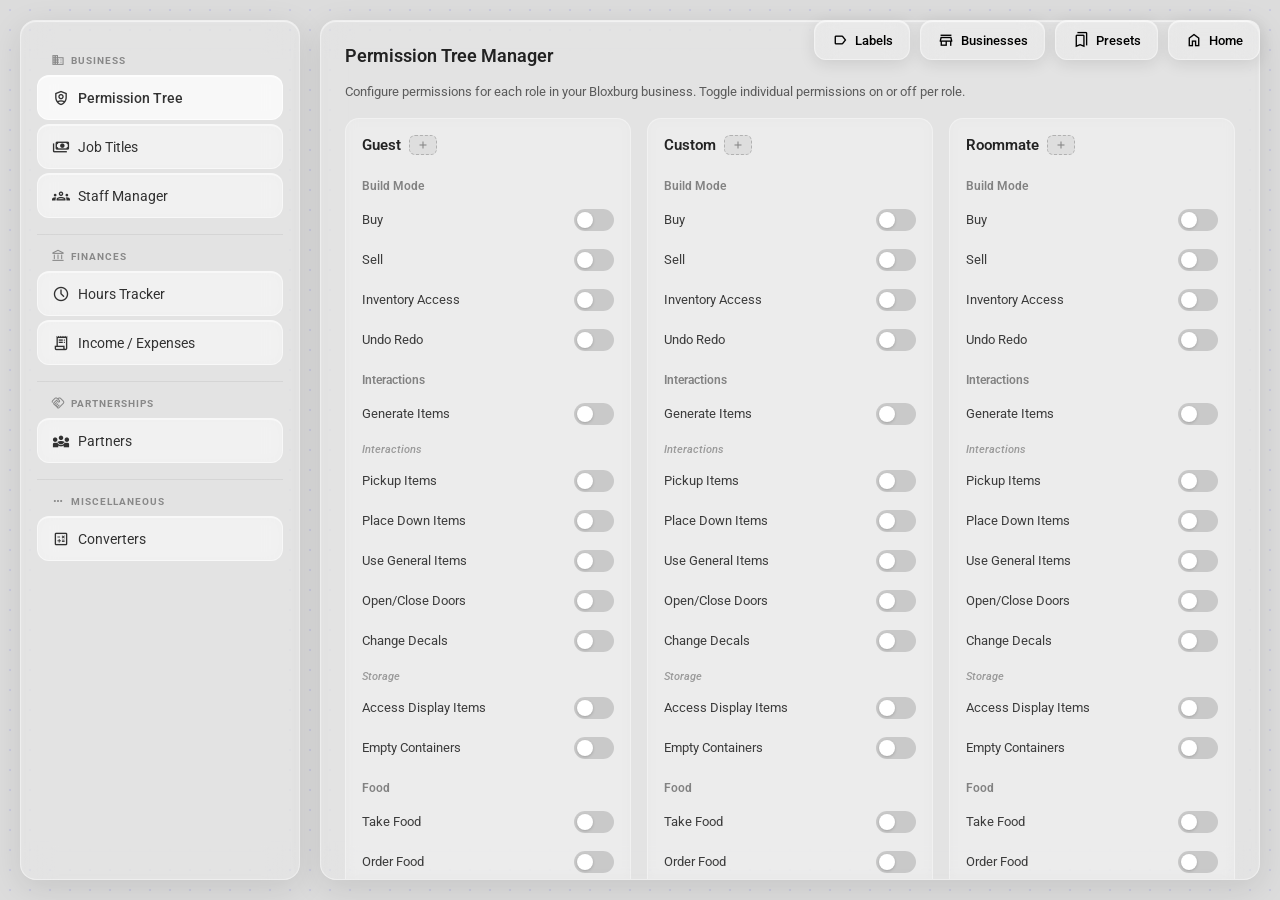
==== bbbusinessman/index.html @ 0cd78b4e "1.04 Here is everything new in this commit: - New apps: Bloxburg Business Manager, and Settings - Ne" ====
<!DOCTYPE html>
<html lang="en">

<head>
    <meta charset="UTF-8">
    <meta name="viewport" content="width=device-width, initial-scale=1.0">
    <title>Bloxburg Business Manager</title>

    <link rel="shortcut icon" href="/media/100006.png" type="image/x-icon">
    
    <link rel="stylesheet" href="https://fonts.googleapis.com/css2?family=Roboto:wght@300;400;500;600;700&display=swap" />
    <link rel="stylesheet" href="https://fonts.googleapis.com/css2?family=Material+Symbols+Outlined:opsz,wght,FILL,GRAD@20..48,100..700,0..1,-50..200" />
    <style>
        * {
            box-sizing: border-box;
            margin: 0;
            padding: 0;
            font-family: 'Roboto', sans-serif;
        }

        body {
            background: #DCDCDC url('https://cdn.ecxogames.ca/ecxogames/assets/794037.png') no-repeat center center / cover;
            color: black;
            display: flex;
            flex-direction: column;
            height: 100vh;
            overflow: hidden;
            position: relative;
        }

        .gridOverlay {
            position: absolute;
            top: 0;
            left: 0;
            width: 100vw;
            height: 100vh;
            z-index: 1;
            background-image: radial-gradient(circle, rgba(99, 102, 241, 0.15) 1px, transparent 1px);
            background-size: 20px 20px;
            pointer-events: none;
        }

        /* Themed UI controls */
        .GTextBtn {
            padding: 10px 16px;
            font-size: 13px;
            font-weight: 500;
            border: 1px solid rgba(255, 255, 255, 0.4);
            border-radius: 12px;
            background: rgba(255, 255, 255, 0.2);
            backdrop-filter: blur(12px);
            -webkit-backdrop-filter: blur(12px);
            color: black;
            cursor: pointer;
            transition: transform 0.2s ease, background 0.2s ease, box-shadow 0.2s ease;
            box-shadow: 0 4px 16px rgba(0, 0, 0, 0.1), inset 0 1px 1px rgba(255, 255, 255, 0.6);
            display: flex;
            align-items: center;
            gap: 6px;
            justify-content: center;
            white-space: nowrap;
        }

        .GTextBtn:hover {
            transform: scale(1.05);
            background: rgba(255, 255, 255, 0.35);
            box-shadow: 0 6px 20px rgba(0, 0, 0, 0.15), inset 0 1px 1px rgba(255, 255, 255, 0.8);
        }

        .GTextBtn .material-symbols-outlined {
            font-size: 18px;
        }

        .GTextBtn.primary {
            background: rgba(99, 102, 241, 0.3);
            border-color: rgba(99, 102, 241, 0.5);
        }

        .GTextBtn.primary:hover {
            background: rgba(99, 102, 241, 0.45);
        }

        .GTextBtn.danger {
            background: rgba(239, 68, 68, 0.2);
            border-color: rgba(239, 68, 68, 0.4);
        }

        .GTextBtn.danger:hover {
            background: rgba(239, 68, 68, 0.35);
        }

        /* Layout structure */
        .MainLayout {
            display: flex;
            width: 100%;
            height: 100vh;
            z-index: 10;
            position: relative;
        }

        /* Sidebar */
        .Sidebar {
            width: 280px;
            margin: 20px;
            height: calc(100vh - 40px);
            border-radius: 16px;
            background: rgba(255, 255, 255, 0.2);
            backdrop-filter: blur(16px);
            -webkit-backdrop-filter: blur(16px);
            border: 1px solid rgba(255, 255, 255, 0.4);
            box-shadow: 0 8px 32px rgba(0, 0, 0, 0.1), inset 0 1px 1px rgba(255, 255, 255, 0.6);
            padding: 24px 16px;
            display: flex;
            flex-direction: column;
            gap: 10px;
            overflow-y: auto;
            position: relative;
            z-index: 10;
            flex-shrink: 0;
        }

        .Sidebar::-webkit-scrollbar {
            width: 6px;
        }

        .Sidebar::-webkit-scrollbar-track {
            background: transparent;
        }

        .Sidebar::-webkit-scrollbar-thumb {
            background: rgba(0, 0, 0, 0.15);
            border-radius: 4px;
        }

        .SidebarTab {
            padding: 12px 14px;
            font-size: 14px;
            font-weight: 400;
            border: 1px solid rgba(255, 255, 255, 0.5);
            border-top-width: 2px;
            border-radius: 12px;
            background: rgba(255, 255, 255, 0.4);
            backdrop-filter: blur(8px);
            -webkit-backdrop-filter: blur(8px);
            color: rgba(0, 0, 0, 0.8);
            cursor: pointer;
            transition: all 0.2s ease;
            display: flex;
            align-items: center;
            gap: 8px;
        }

        .SidebarTab:hover {
            background: rgba(255, 255, 255, 0.55);
        }

        .SidebarTab.active {
            background: rgba(255, 255, 255, 0.7);
            border-color: rgba(255, 255, 255, 0.75);
            font-weight: 500;
        }

        .SidebarTab.inactive {
            opacity: 0.5;
        }

        /* Content Area */
        .ContentArea {
            flex: 1;
            margin: 20px 20px 20px 0;
            border-radius: 16px;
            background: rgba(255, 255, 255, 0.2);
            backdrop-filter: blur(16px);
            -webkit-backdrop-filter: blur(16px);
            border: 1px solid rgba(255, 255, 255, 0.4);
            box-shadow: 0 8px 32px rgba(0, 0, 0, 0.1), inset 0 1px 1px rgba(255, 255, 255, 0.6);
            padding: 24px;
            display: flex;
            flex-direction: column;
            gap: 16px;
            overflow-y: auto;
            position: relative;
            z-index: 10;
        }

        .ContentArea::-webkit-scrollbar {
            width: 6px;
        }

        .ContentArea::-webkit-scrollbar-track {
            background: transparent;
        }

        .ContentArea::-webkit-scrollbar-thumb {
            background: rgba(0, 0, 0, 0.15);
            border-radius: 4px;
        }

        .ContentTitle {
            font-size: 18px;
            font-weight: 600;
            color: rgba(0, 0, 0, 0.85);
        }

        .ContentDesc {
            font-size: 13px;
            color: rgba(0, 0, 0, 0.6);
            line-height: 1.5;
        }

        /* Page visibility */
        .page {
            display: none;
            flex-direction: column;
            gap: 16px;
            flex: 1;
        }

        .page.active {
            display: flex;
        }

        /* ===== PERMISSION TREE MANAGER ===== */
        .PermissionGrid {
            display: grid;
            grid-template-columns: repeat(auto-fit, minmax(220px, 1fr));
            gap: 16px;
            flex: 1;
        }

        .RoleColumn {
            background: rgba(255, 255, 255, 0.15);
            border: 1px solid rgba(255, 255, 255, 0.35);
            border-radius: 14px;
            padding: 16px;
            display: flex;
            flex-direction: column;
            gap: 6px;
            backdrop-filter: blur(6px);
            -webkit-backdrop-filter: blur(6px);
        }

        .RoleHeader {
            display: flex;
            align-items: center;
            gap: 8px;
            margin-bottom: 8px;
            position: relative;
        }

        .RoleName {
            font-size: 15px;
            font-weight: 600;
            color: rgba(0, 0, 0, 0.85);
        }

        .RoleLabel {
            font-size: 11px;
            padding: 2px 8px;
            border-radius: 6px;
            background: rgba(255, 255, 255, 0.45);
            border: 1px solid rgba(255, 255, 255, 0.6);
            color: rgba(0, 0, 0, 0.6);
            font-weight: 500;
        }

        .PermCategory {
            font-size: 12px;
            font-weight: 600;
            color: rgba(0, 0, 0, 0.45);
            margin-top: 10px;
            margin-bottom: 4px;
            text-transform: capitalize;
        }

        .PermCategory:first-of-type {
            margin-top: 0;
        }

        .PermRow {
            display: flex;
            align-items: center;
            justify-content: space-between;
            padding: 6px 0;
        }

        .PermName {
            font-size: 13px;
            color: rgba(0, 0, 0, 0.75);
        }

        /* Toggle Switch */
        .toggle {
            position: relative;
            width: 40px;
            height: 22px;
            flex-shrink: 0;
        }

        .toggle input {
            opacity: 0;
            width: 0;
            height: 0;
        }

        .toggle-slider {
            position: absolute;
            cursor: pointer;
            top: 0;
            left: 0;
            right: 0;
            bottom: 0;
            background-color: rgba(0, 0, 0, 0.15);
            transition: 0.3s;
            border-radius: 22px;
        }

        .toggle-slider:before {
            position: absolute;
            content: "";
            height: 16px;
            width: 16px;
            left: 3px;
            bottom: 3px;
            background-color: white;
            transition: 0.3s;
            border-radius: 50%;
            box-shadow: 0 1px 3px rgba(0, 0, 0, 0.2);
        }

        .toggle input:checked + .toggle-slider {
            background-color: rgba(99, 102, 241, 0.7);
        }

        .toggle input:checked + .toggle-slider:before {
            transform: translateX(18px);
        }

        .PermSubCategory {
            font-size: 11px;
            color: rgba(0, 0, 0, 0.35);
            margin-top: 6px;
            margin-bottom: 2px;
            font-weight: 500;
            font-style: italic;
        }

        /* ===== SALARY MANAGER ===== */
        .SalarySection {
            display: flex;
            flex-direction: column;
            gap: 16px;
        }

        .form-group {
            display: flex;
            flex-direction: column;
            gap: 6px;
        }

        .form-group label {
            font-size: 13px;
            font-weight: 600;
            color: rgba(0, 0, 0, 0.7);
        }

        .form-group input,
        .form-group select {
            background: rgba(255, 255, 255, 0.3);
            border: 1px solid rgba(255, 255, 255, 0.5);
            color: black;
            padding: 10px 12px;
            border-radius: 8px;
            font-size: 13px;
            outline: none;
            backdrop-filter: blur(4px);
            transition: all 0.2s ease;
            font-family: 'Roboto', sans-serif;
        }

        .form-group input:focus,
        .form-group select:focus {
            background: rgba(255, 255, 255, 0.5);
            border-color: rgba(99, 102, 241, 0.6);
            box-shadow: 0 0 0 3px rgba(99, 102, 241, 0.2);
        }

        .form-group input::placeholder {
            color: rgba(0, 0, 0, 0.35);
        }

        .InputRow {
            display: flex;
            gap: 8px;
            align-items: flex-end;
        }

        .InputRow .form-group {
            flex: 1;
            min-width: 0;
        }

        .JobTitleList {
            display: flex;
            flex-direction: column;
            gap: 8px;
        }

        .JobTitleItem {
            display: flex;
            align-items: center;
            justify-content: space-between;
            background: rgba(255, 255, 255, 0.3);
            border: 1px solid rgba(255, 255, 255, 0.5);
            border-radius: 12px;
            padding: 12px 16px;
            backdrop-filter: blur(4px);
            -webkit-backdrop-filter: blur(4px);
            transition: all 0.2s ease;
        }

        .JobTitleItem:hover {
            background: rgba(255, 255, 255, 0.4);
        }

        .JobTitleItem.editing {
            border-color: rgba(99, 102, 241, 0.5);
            background: rgba(255, 255, 255, 0.45);
        }

        .JobTitleInfo {
            display: flex;
            flex-direction: column;
            gap: 2px;
        }

        .JobTitleName {
            font-size: 14px;
            font-weight: 500;
            color: rgba(0, 0, 0, 0.85);
        }

        .JobTitleLevel {
            font-size: 12px;
            color: rgba(0, 0, 0, 0.5);
        }

        .JobTitleWage {
            font-size: 16px;
            font-weight: 600;
            color: rgba(99, 102, 241, 0.9);
            min-width: 80px;
            text-align: right;
        }

        .JobTitleActions {
            display: flex;
            align-items: center;
            gap: 10px;
        }

        .RemoveJobBtn {
            background: none;
            border: none;
            cursor: pointer;
            color: rgba(239, 68, 68, 0.7);
            padding: 4px;
            border-radius: 6px;
            display: flex;
            align-items: center;
            justify-content: center;
            transition: all 0.2s;
        }

        .RemoveJobBtn:hover {
            background: rgba(239, 68, 68, 0.1);
            color: rgba(239, 68, 68, 0.9);
        }

        .JobActionBtn {
            background: none;
            border: none;
            cursor: pointer;
            color: rgba(0, 0, 0, 0.35);
            padding: 4px;
            border-radius: 6px;
            display: flex;
            align-items: center;
            justify-content: center;
            transition: all 0.2s;
        }

        .JobActionBtn:hover {
            background: rgba(99, 102, 241, 0.1);
            color: rgba(99, 102, 241, 0.8);
        }

        .JobCountBadge {
            display: inline-flex;
            align-items: center;
            justify-content: center;
            min-width: 22px;
            height: 22px;
            font-size: 11px;
            font-weight: 600;
            border-radius: 6px;
            background: rgba(99, 102, 241, 0.12);
            color: rgba(99, 102, 241, 0.85);
            border: 1px solid rgba(99, 102, 241, 0.2);
            padding: 0 5px;
        }

        .JobTotalCost {
            font-size: 11px;
            color: rgba(0, 0, 0, 0.4);
            text-align: right;
        }

        /* Budget Progress Bar */
        .BudgetBar {
            position: relative;
            height: 10px;
            background: rgba(0, 0, 0, 0.08);
            border-radius: 5px;
            overflow: hidden;
            display: flex;
        }

        .BudgetBarSegment {
            height: 100%;
            transition: width 0.4s ease;
            position: relative;
        }

        .BudgetBarSegment:first-child {
            border-radius: 5px 0 0 5px;
        }

        .BudgetBarSegment:last-child {
            border-radius: 0 5px 5px 0;
        }

        .BudgetBarSegment:first-child:last-child {
            border-radius: 5px;
        }

        .BudgetBarSegment + .BudgetBarSegment {
            border-left: 1px solid rgba(255, 255, 255, 0.5);
        }

        .BudgetBarFill {
            height: 100%;
            border-radius: 5px;
            transition: width 0.4s ease, background 0.4s ease;
            background: rgba(99, 102, 241, 0.6);
        }

        .BudgetBarFill.warning {
            background: rgba(245, 158, 11, 0.7);
        }

        .BudgetBarFill.over {
            background: rgba(239, 68, 68, 0.7);
        }

        .BudgetBarLabels {
            display: flex;
            justify-content: space-between;
            font-size: 11px;
            color: rgba(0, 0, 0, 0.45);
            margin-top: 4px;
        }

        .BudgetBarLabels .pct {
            font-weight: 600;
        }

        .BudgetDayTicks {
            display: flex;
            justify-content: space-between;
            margin-top: 2px;
            padding: 0 1px;
        }

        .BudgetDayTick {
            font-size: 9px;
            color: rgba(0, 0, 0, 0.35);
            text-align: center;
            flex: 1;
        }

        .HourlyRate {
            font-size: 11px;
            color: rgba(0, 0, 0, 0.45);
            font-weight: 400;
        }

        /* Inline editing */
        .InlineEditRow {
            display: flex;
            gap: 6px;
            align-items: center;
            padding: 4px 0;
        }

        .InlineEditRow input,
        .InlineEditRow select {
            background: rgba(255, 255, 255, 0.5);
            border: 1px solid rgba(99, 102, 241, 0.3);
            color: black;
            padding: 5px 8px;
            border-radius: 6px;
            font-size: 12px;
            outline: none;
            font-family: 'Roboto', sans-serif;
        }

        .InlineEditRow input:focus,
        .InlineEditRow select:focus {
            border-color: rgba(99, 102, 241, 0.6);
            box-shadow: 0 0 0 2px rgba(99, 102, 241, 0.15);
        }

        .PayStatusLabel {
            font-size: 11px;
            font-weight: 600;
            padding: 2px 8px;
            border-radius: 6px;
            text-transform: uppercase;
            letter-spacing: 0.3px;
            white-space: nowrap;
        }

        .PayStatusLabel.average {
            background: rgba(99, 102, 241, 0.15);
            color: rgba(99, 102, 241, 0.9);
            border: 1px solid rgba(99, 102, 241, 0.3);
        }

        .PayStatusLabel.underpaid {
            background: rgba(239, 68, 68, 0.12);
            color: rgba(220, 38, 38, 0.9);
            border: 1px solid rgba(239, 68, 68, 0.3);
        }

        .PayStatusLabel.overpaid {
            background: rgba(34, 197, 94, 0.12);
            color: rgba(22, 163, 74, 0.9);
            border: 1px solid rgba(34, 197, 94, 0.3);
        }

        .JobTitleRange {
            font-size: 11px;
            color: rgba(0, 0, 0, 0.4);
        }

        .SalaryModeToggle {
            display: flex;
            gap: 4px;
            background: rgba(255, 255, 255, 0.25);
            border: 1px solid rgba(255, 255, 255, 0.45);
            border-radius: 10px;
            padding: 3px;
            align-self: flex-start;
        }

        .SalaryModeToggle button {
            padding: 6px 14px;
            font-size: 12px;
            font-weight: 500;
            border: none;
            border-radius: 8px;
            background: transparent;
            color: rgba(0, 0, 0, 0.6);
            cursor: pointer;
            transition: all 0.2s ease;
            font-family: 'Roboto', sans-serif;
        }

        .SalaryModeToggle button.active {
            background: rgba(255, 255, 255, 0.6);
            color: rgba(0, 0, 0, 0.85);
            box-shadow: 0 2px 8px rgba(0, 0, 0, 0.08);
        }

        .SectionHeader {
            font-size: 14px;
            font-weight: 600;
            color: rgba(0, 0, 0, 0.8);
            margin-top: 4px;
            padding-bottom: 8px;
            border-bottom: 1px solid rgba(0, 0, 0, 0.1);
            text-transform: uppercase;
            letter-spacing: 0.5px;
        }

        .ResultsSummary {
            display: flex;
            gap: 12px;
            flex-wrap: wrap;
        }

        .SummaryCard {
            flex: 1;
            min-width: 140px;
            background: rgba(255, 255, 255, 0.3);
            border: 1px solid rgba(255, 255, 255, 0.5);
            border-radius: 12px;
            padding: 14px 16px;
            backdrop-filter: blur(4px);
            -webkit-backdrop-filter: blur(4px);
        }

        .SummaryCard .label {
            font-size: 11px;
            color: rgba(0, 0, 0, 0.5);
            font-weight: 500;
            text-transform: uppercase;
            letter-spacing: 0.3px;
        }

        .SummaryCard .value {
            font-size: 20px;
            font-weight: 700;
            color: rgba(0, 0, 0, 0.85);
            margin-top: 4px;
        }

        .SummaryCard .sub {
            font-size: 11px;
            color: rgba(0, 0, 0, 0.4);
            margin-top: 2px;
        }

        .EmptyState {
            text-align: center;
            padding: 40px 20px;
            color: rgba(0, 0, 0, 0.4);
            font-size: 14px;
        }

        .EmptyState .material-symbols-outlined {
            font-size: 48px;
            margin-bottom: 12px;
            opacity: 0.4;
        }

        /* Modal Overlay */
        .ModalOverlay {
            position: fixed;
            top: 0; left: 0;
            width: 100vw; height: 100vh;
            background: rgba(0, 0, 0, 0.25);
            backdrop-filter: blur(4px);
            -webkit-backdrop-filter: blur(4px);
            z-index: 1000;
            display: flex;
            align-items: center;
            justify-content: center;
            opacity: 0;
            pointer-events: none;
            transition: opacity 0.25s ease;
        }

        .ModalOverlay.open {
            opacity: 1;
            pointer-events: all;
        }

        .ModalContent {
            background: rgba(255, 255, 255, 0.65);
            backdrop-filter: blur(24px);
            -webkit-backdrop-filter: blur(24px);
            border: 1px solid rgba(255, 255, 255, 0.6);
            border-radius: 18px;
            box-shadow: 0 12px 48px rgba(0, 0, 0, 0.15), inset 0 1px 1px rgba(255, 255, 255, 0.8);
            padding: 28px;
            min-width: 420px;
            max-width: 600px;
            max-height: 80vh;
            overflow-y: auto;
            display: flex;
            flex-direction: column;
            gap: 16px;
        }

        .ModalContent::-webkit-scrollbar { width: 6px; }
        .ModalContent::-webkit-scrollbar-track { background: transparent; }
        .ModalContent::-webkit-scrollbar-thumb { background: rgba(0,0,0,0.12); border-radius: 4px; }

        .ModalTitle {
            font-size: 18px;
            font-weight: 600;
            color: rgba(0, 0, 0, 0.85);
            display: flex;
            align-items: center;
            justify-content: space-between;
        }

        .ModalClose {
            background: none;
            border: none;
            cursor: pointer;
            color: rgba(0, 0, 0, 0.5);
            padding: 4px;
            border-radius: 8px;
            display: flex;
            align-items: center;
            transition: all 0.2s;
        }

        .ModalClose:hover {
            background: rgba(0, 0, 0, 0.06);
            color: rgba(0, 0, 0, 0.8);
        }

        /* Label pills */
        .LabelPill {
            display: inline-flex;
            align-items: center;
            font-size: 11px;
            padding: 2px 8px;
            border-radius: 6px;
            font-weight: 500;
            color: white;
            white-space: nowrap;
            text-shadow: 0 1px 2px rgba(0, 0, 0, 0.2);
        }

        .LabelPills {
            display: flex;
            flex-wrap: wrap;
            gap: 4px;
            align-items: center;
        }

        .AddLabelBtn {
            background: rgba(0, 0, 0, 0.06);
            border: 1px dashed rgba(0, 0, 0, 0.2);
            border-radius: 6px;
            padding: 2px 6px;
            font-size: 11px;
            color: rgba(0, 0, 0, 0.4);
            cursor: pointer;
            display: flex;
            align-items: center;
            transition: all 0.2s;
        }

        .AddLabelBtn:hover {
            background: rgba(0, 0, 0, 0.1);
            color: rgba(0, 0, 0, 0.6);
        }

        /* Label editor rows */
        .LabelEditorRow {
            display: flex;
            align-items: center;
            gap: 8px;
            padding: 8px 12px;
            background: rgba(255, 255, 255, 0.3);
            border: 1px solid rgba(255, 255, 255, 0.5);
            border-radius: 10px;
        }

        .LabelEditorRow input[type="color"] {
            width: 28px;
            height: 28px;
            border: none;
            border-radius: 6px;
            cursor: pointer;
            padding: 0;
            background: none;
        }

        .LabelEditorRow input[type="text"] {
            flex: 1;
            background: rgba(255, 255, 255, 0.4);
            border: 1px solid rgba(255, 255, 255, 0.5);
            color: black;
            padding: 6px 10px;
            border-radius: 6px;
            font-size: 13px;
            outline: none;
            font-family: 'Roboto', sans-serif;
        }

        .LabelEditorRow input[type="text"]:focus {
            border-color: rgba(99, 102, 241, 0.5);
            box-shadow: 0 0 0 2px rgba(99, 102, 241, 0.15);
        }

        /* Range editor rows */
        .RangeEditorRow {
            display: flex;
            align-items: flex-end;
            gap: 8px;
            padding: 10px 12px;
            background: rgba(255, 255, 255, 0.3);
            border: 1px solid rgba(255, 255, 255, 0.5);
            border-radius: 10px;
        }

        .RangeEditorRow .form-group { min-width: 0; }
        .RangeEditorRow label { font-size: 10px !important; color: rgba(0,0,0,0.45) !important; }
        .RangeEditorRow input { width: 100%; }

        /* Label assign dropdown */
        .LabelDropdown {
            position: absolute;
            top: 100%;
            left: 0;
            min-width: 160px;
            background: rgba(255, 255, 255, 0.75);
            backdrop-filter: blur(20px);
            -webkit-backdrop-filter: blur(20px);
            border: 1px solid rgba(255, 255, 255, 0.6);
            border-radius: 10px;
            box-shadow: 0 6px 24px rgba(0, 0, 0, 0.12);
            padding: 6px;
            z-index: 50;
            display: flex;
            flex-direction: column;
            gap: 2px;
        }

        .LabelDropdownItem {
            display: flex;
            align-items: center;
            gap: 8px;
            padding: 6px 10px;
            border-radius: 6px;
            cursor: pointer;
            font-size: 13px;
            color: rgba(0, 0, 0, 0.75);
            transition: background 0.15s;
        }

        .LabelDropdownItem:hover {
            background: rgba(0, 0, 0, 0.06);
        }

        .LabelDropdownItem .check {
            font-size: 16px;
            width: 18px;
            color: rgba(99, 102, 241, 0.8);
        }

        .LabelColorDot {
            width: 12px;
            height: 12px;
            border-radius: 50%;
            flex-shrink: 0;
        }

        /* Preset items */
        .PresetItem {
            display: flex;
            justify-content: space-between;
            align-items: center;
            background: rgba(255, 255, 255, 0.3);
            padding: 12px 16px;
            border-radius: 12px;
            border: 1px solid rgba(255, 255, 255, 0.5);
            backdrop-filter: blur(4px);
        }

        .PresetItem span {
            font-weight: 500;
            font-size: 14px;
        }

        .PresetActions {
            display: flex;
            gap: 6px;
        }

        /* Modal Tabs */
        .ModalTabBar {
            display: flex;
            gap: 4px;
            background: rgba(255, 255, 255, 0.25);
            border: 1px solid rgba(255, 255, 255, 0.45);
            border-radius: 10px;
            padding: 3px;
            align-self: flex-start;
        }

        .ModalTabBtn {
            padding: 6px 14px;
            font-size: 12px;
            font-weight: 500;
            border: none;
            border-radius: 8px;
            background: transparent;
            color: rgba(0, 0, 0, 0.6);
            cursor: pointer;
            transition: all 0.2s ease;
            font-family: 'Roboto', sans-serif;
        }

        .ModalTabBtn.active {
            background: rgba(255, 255, 255, 0.6);
            color: rgba(0, 0, 0, 0.85);
            box-shadow: 0 2px 8px rgba(0, 0, 0, 0.08);
        }

        /* Range slider rows (Customize tab) */
        .RangeSliderRow {
            display: flex;
            align-items: center;
            gap: 12px;
            padding: 12px;
            background: rgba(255, 255, 255, 0.3);
            border: 1px solid rgba(255, 255, 255, 0.5);
            border-radius: 10px;
        }

        .RangeSliderRow .lvl-num {
            font-weight: 600;
            font-size: 13px;
            color: rgba(0, 0, 0, 0.6);
            min-width: 16px;
            text-align: center;
        }

        .RangeSliderRow .slider-block {
            flex: 1;
            display: flex;
            flex-direction: column;
            gap: 6px;
        }

        .RangeSliderRow input[type="range"] {
            width: 100%;
            height: 6px;
            -webkit-appearance: none;
            appearance: none;
            background: rgba(0, 0, 0, 0.1);
            border-radius: 3px;
            outline: none;
        }

        .RangeSliderRow input[type="range"]::-webkit-slider-thumb {
            -webkit-appearance: none;
            width: 18px;
            height: 18px;
            border-radius: 50%;
            background: rgba(99, 102, 241, 0.8);
            cursor: pointer;
            box-shadow: 0 2px 6px rgba(0, 0, 0, 0.2);
        }

        .RangeSliderRow .range-info {
            display: flex;
            justify-content: space-between;
            font-size: 11px;
            color: rgba(0, 0, 0, 0.45);
        }

        .RangeSliderRow .range-mid {
            font-weight: 600;
            color: rgba(99, 102, 241, 0.8);
            font-size: 13px;
        }

        /* ===== BUSINESS LABELS ===== */
        .BusinessLabelPill {
            display: inline-flex;
            align-items: center;
            font-size: 11px;
            padding: 2px 8px;
            border-radius: 6px;
            font-weight: 500;
            color: white;
            white-space: nowrap;
            text-shadow: 0 1px 2px rgba(0, 0, 0, 0.2);
        }

        .BusinessLabelFilter {
            display: flex;
            flex-wrap: wrap;
            gap: 6px;
            align-items: center;
        }

        .BusinessLabelFilterBtn {
            padding: 4px 10px;
            font-size: 11px;
            font-weight: 500;
            border: 1px solid rgba(255, 255, 255, 0.4);
            border-radius: 8px;
            background: rgba(255, 255, 255, 0.2);
            cursor: pointer;
            transition: all 0.2s;
            display: flex;
            align-items: center;
            gap: 4px;
        }

        .BusinessLabelFilterBtn.active {
            background: rgba(255, 255, 255, 0.5);
            border-color: rgba(255, 255, 255, 0.6);
            box-shadow: 0 2px 8px rgba(0, 0, 0, 0.08);
        }

        .BusinessLabelFilterBtn:hover {
            background: rgba(255, 255, 255, 0.35);
        }

        /* ===== STAFF MANAGER ===== */
        .StaffGrid {
            display: grid;
            grid-template-columns: repeat(auto-fill, minmax(200px, 1fr));
            gap: 14px;
        }

        .StaffCard {
            background: rgba(255, 255, 255, 0.3);
            border: 1px solid rgba(255, 255, 255, 0.5);
            border-radius: 14px;
            padding: 16px;
            backdrop-filter: blur(6px);
            -webkit-backdrop-filter: blur(6px);
            display: flex;
            flex-direction: column;
            align-items: center;
            gap: 8px;
            text-align: center;
            transition: all 0.2s ease;
            position: relative;
        }

        .StaffCard:hover {
            background: rgba(255, 255, 255, 0.4);
        }

        .StaffAvatar {
            width: 64px;
            height: 64px;
            border-radius: 50%;
            object-fit: cover;
            border: 2px solid rgba(255, 255, 255, 0.6);
            box-shadow: 0 2px 10px rgba(0, 0, 0, 0.1);
            background: rgba(255, 255, 255, 0.3);
        }

        .StaffAvatarPlaceholder {
            width: 64px;
            height: 64px;
            border-radius: 50%;
            border: 2px solid rgba(255, 255, 255, 0.6);
            box-shadow: 0 2px 10px rgba(0, 0, 0, 0.1);
            background: rgba(99, 102, 241, 0.12);
            display: flex;
            align-items: center;
            justify-content: center;
            color: rgba(99, 102, 241, 0.6);
        }

        .StaffName {
            font-size: 14px;
            font-weight: 600;
            color: rgba(0, 0, 0, 0.85);
        }

        .StaffUsername {
            font-size: 12px;
            color: rgba(0, 0, 0, 0.45);
        }

        .StaffJob {
            font-size: 12px;
            font-weight: 500;
            color: rgba(99, 102, 241, 0.85);
            background: rgba(99, 102, 241, 0.1);
            border: 1px solid rgba(99, 102, 241, 0.2);
            padding: 2px 8px;
            border-radius: 6px;
        }

        .StaffSalary {
            font-size: 13px;
            font-weight: 600;
            color: rgba(0, 0, 0, 0.7);
        }

        .StaffCardActions {
            position: absolute;
            top: 8px;
            right: 8px;
            display: flex;
            gap: 4px;
            opacity: 0;
            transition: opacity 0.2s;
        }

        .StaffCard:hover .StaffCardActions {
            opacity: 1;
        }

        .StaffCardBtn {
            background: rgba(255, 255, 255, 0.5);
            border: 1px solid rgba(255, 255, 255, 0.6);
            border-radius: 6px;
            cursor: pointer;
            padding: 3px;
            display: flex;
            align-items: center;
            justify-content: center;
            transition: all 0.2s;
        }

        .StaffCardBtn:hover {
            background: rgba(255, 255, 255, 0.7);
        }

        .StaffCardBtn.danger:hover {
            background: rgba(239, 68, 68, 0.15);
        }

        .AddStaffCard {
            background: rgba(255, 255, 255, 0.15);
            border: 2px dashed rgba(0, 0, 0, 0.15);
            border-radius: 14px;
            padding: 16px;
            display: flex;
            flex-direction: column;
            align-items: center;
            justify-content: center;
            gap: 8px;
            cursor: pointer;
            transition: all 0.2s ease;
            min-height: 160px;
            color: rgba(0, 0, 0, 0.35);
        }

        .AddStaffCard:hover {
            background: rgba(255, 255, 255, 0.25);
            border-color: rgba(99, 102, 241, 0.3);
            color: rgba(99, 102, 241, 0.6);
        }

        /* Avatar preview in modal */
        .AvatarPreview {
            width: 80px;
            height: 80px;
            border-radius: 50%;
            object-fit: cover;
            border: 2px solid rgba(255, 255, 255, 0.6);
            box-shadow: 0 2px 10px rgba(0, 0, 0, 0.1);
            align-self: center;
        }

        .AvatarPreviewPlaceholder {
            width: 80px;
            height: 80px;
            border-radius: 50%;
            border: 2px dashed rgba(0, 0, 0, 0.15);
            display: flex;
            align-items: center;
            justify-content: center;
            align-self: center;
            color: rgba(0, 0, 0, 0.3);
            background: rgba(255, 255, 255, 0.2);
            cursor: pointer;
        }

        .AvatarPreviewPlaceholder:hover {
            border-color: rgba(99, 102, 241, 0.3);
            color: rgba(99, 102, 241, 0.5);
        }

        /* Top Buttons */
        .TopButtons {
            position: absolute;
            top: 20px;
            right: 20px;
            display: flex;
            gap: 10px;
            z-index: 100;
        }

        /* ===== SIDEBAR CATEGORIES ===== */
        .SidebarCategory {
            display: flex;
            flex-direction: column;
            gap: 4px;
        }

        .SidebarCategoryHeader {
            font-size: 10px;
            font-weight: 700;
            text-transform: uppercase;
            letter-spacing: 1px;
            color: rgba(0, 0, 0, 0.4);
            padding: 8px 14px 4px;
            display: flex;
            align-items: center;
            gap: 6px;
        }

        .SidebarCategoryHeader .material-symbols-outlined {
            font-size: 14px;
        }

        .SidebarCategory + .SidebarCategory {
            margin-top: 6px;
            padding-top: 6px;
            border-top: 1px solid rgba(0, 0, 0, 0.06);
        }

        /* Job disabled state */
        .JobTitleItem.disabled {
            opacity: 0.45;
        }

        .JobTitleItem.disabled .JobTitleName {
            text-decoration: line-through;
        }

        .JobAvailableSlots {
            font-size: 10px;
            font-weight: 500;
            padding: 2px 6px;
            border-radius: 5px;
            white-space: nowrap;
        }

        .JobAvailableSlots.full {
            background: rgba(34, 197, 94, 0.12);
            color: rgba(22, 163, 74, 0.85);
            border: 1px solid rgba(34, 197, 94, 0.25);
        }

        .JobAvailableSlots.partial {
            background: rgba(245, 158, 11, 0.12);
            color: rgba(180, 110, 0, 0.85);
            border: 1px solid rgba(245, 158, 11, 0.25);
        }

        .JobAvailableSlots.empty {
            background: rgba(99, 102, 241, 0.08);
            color: rgba(99, 102, 241, 0.65);
            border: 1px solid rgba(99, 102, 241, 0.2);
        }

        .StaffSalaryBreakdown {
            font-size: 11px;
            color: rgba(0, 0, 0, 0.4);
        }

        /* ===== CONVERTERS ===== */
        .ConverterCard {
            background: rgba(255, 255, 255, 0.3);
            border: 1px solid rgba(255, 255, 255, 0.5);
            border-radius: 14px;
            padding: 20px;
            backdrop-filter: blur(6px);
            display: flex;
            flex-direction: column;
            gap: 14px;
        }

        .ConverterCard .converter-title {
            font-size: 15px;
            font-weight: 600;
            color: rgba(0, 0, 0, 0.85);
            display: flex;
            align-items: center;
            gap: 8px;
        }

        .ConverterRow {
            display: flex;
            align-items: center;
            gap: 12px;
        }

        .ConverterRow .form-group { flex: 1; min-width: 0; }

        .ConverterRow .swap-icon {
            color: rgba(99, 102, 241, 0.6);
            margin-top: 18px;
        }

        .ConverterRate {
            font-size: 12px;
            color: rgba(0, 0, 0, 0.45);
            font-style: italic;
        }

        /* ===== RECORD VIEWS (Hours/Finance) ===== */
        .RecordGrid {
            display: grid;
            grid-template-columns: repeat(auto-fill, minmax(260px, 1fr));
            gap: 14px;
        }

        .RecordCard {
            background: rgba(255, 255, 255, 0.3);
            border: 1px solid rgba(255, 255, 255, 0.5);
            border-radius: 14px;
            padding: 18px;
            backdrop-filter: blur(6px);
            cursor: pointer;
            transition: all 0.2s ease;
            display: flex;
            flex-direction: column;
            gap: 8px;
            position: relative;
        }

        .RecordCard:hover { background: rgba(255, 255, 255, 0.4); }

        .RecordCardTitle {
            font-size: 15px;
            font-weight: 600;
            color: rgba(0, 0, 0, 0.85);
        }

        .RecordCardMeta {
            font-size: 12px;
            color: rgba(0, 0, 0, 0.5);
            display: flex;
            align-items: center;
            gap: 4px;
        }

        .RecordCardStats {
            display: flex;
            gap: 12px;
            font-size: 12px;
            color: rgba(0, 0, 0, 0.5);
        }

        .RecordCardActions {
            position: absolute;
            top: 10px;
            right: 10px;
            display: flex;
            gap: 4px;
            opacity: 0;
            transition: opacity 0.2s;
        }

        .RecordCard:hover .RecordCardActions { opacity: 1; }

        .AddRecordCard {
            background: rgba(255, 255, 255, 0.15);
            border: 2px dashed rgba(0, 0, 0, 0.15);
            border-radius: 14px;
            padding: 18px;
            display: flex;
            flex-direction: column;
            align-items: center;
            justify-content: center;
            gap: 8px;
            cursor: pointer;
            transition: all 0.2s ease;
            min-height: 120px;
            color: rgba(0, 0, 0, 0.35);
        }

        .AddRecordCard:hover {
            background: rgba(255, 255, 255, 0.25);
            border-color: rgba(99, 102, 241, 0.3);
            color: rgba(99, 102, 241, 0.6);
        }

        .BackBtn {
            background: none;
            border: none;
            cursor: pointer;
            padding: 4px;
            border-radius: 8px;
            display: flex;
            align-items: center;
            transition: all 0.2s;
            color: rgba(0, 0, 0, 0.5);
        }

        .BackBtn:hover {
            background: rgba(0, 0, 0, 0.06);
            color: rgba(0, 0, 0, 0.8);
        }

        .TimeEntryRow {
            display: flex;
            align-items: center;
            gap: 10px;
            background: rgba(255, 255, 255, 0.3);
            border: 1px solid rgba(255, 255, 255, 0.5);
            border-radius: 12px;
            padding: 12px 16px;
            backdrop-filter: blur(4px);
        }

        .TimeEntryRow .emp-info { flex: 1; min-width: 0; }

        .TimeEntryRow .emp-name {
            font-size: 14px;
            font-weight: 500;
            color: rgba(0, 0, 0, 0.85);
        }

        .TimeEntryRow .emp-job {
            font-size: 12px;
            color: rgba(99, 102, 241, 0.8);
        }

        .TimeEntryRow input[type="time"] {
            background: rgba(255, 255, 255, 0.5);
            border: 1px solid rgba(255, 255, 255, 0.6);
            color: black;
            padding: 6px 8px;
            border-radius: 6px;
            font-size: 12px;
            outline: none;
            font-family: 'Roboto', sans-serif;
        }

        .TimeEntryRow input[type="time"]:focus {
            border-color: rgba(99, 102, 241, 0.5);
            box-shadow: 0 0 0 2px rgba(99, 102, 241, 0.15);
        }

        .TimeEntryRow .hours-badge {
            font-size: 12px;
            font-weight: 600;
            color: rgba(99, 102, 241, 0.85);
            min-width: 40px;
            text-align: center;
        }

        .TimeEntryRow .pay-badge {
            font-size: 13px;
            font-weight: 600;
            color: rgba(0, 0, 0, 0.7);
            min-width: 60px;
            text-align: right;
        }

        .FinanceEntryRow {
            display: flex;
            align-items: center;
            gap: 10px;
            background: rgba(255, 255, 255, 0.3);
            border: 1px solid rgba(255, 255, 255, 0.5);
            border-radius: 12px;
            padding: 12px 16px;
            backdrop-filter: blur(4px);
        }

        .FinanceEntryRow .entry-type {
            font-size: 11px;
            font-weight: 600;
            padding: 2px 8px;
            border-radius: 6px;
            text-transform: uppercase;
            white-space: nowrap;
        }

        .FinanceEntryRow .entry-type.income {
            background: rgba(34, 197, 94, 0.12);
            color: rgba(22, 163, 74, 0.9);
            border: 1px solid rgba(34, 197, 94, 0.3);
        }

        .FinanceEntryRow .entry-type.expense {
            background: rgba(239, 68, 68, 0.12);
            color: rgba(220, 38, 38, 0.9);
            border: 1px solid rgba(239, 68, 68, 0.3);
        }

        .FinanceEntryRow .entry-desc {
            flex: 1;
            font-size: 14px;
            color: rgba(0, 0, 0, 0.8);
        }

        .FinanceEntryRow .entry-amount {
            font-size: 14px;
            font-weight: 600;
            min-width: 70px;
            text-align: right;
        }

        .FinanceEntryRow .entry-amount.income { color: rgba(22, 163, 74, 0.9); }
        .FinanceEntryRow .entry-amount.expense { color: rgba(220, 38, 38, 0.9); }

        /* ===== PARTNERSHIPS ===== */
        .PartnerGrid {
            display: grid;
            grid-template-columns: repeat(auto-fill, minmax(280px, 1fr));
            gap: 14px;
        }

        .PartnerCard {
            background: rgba(255, 255, 255, 0.3);
            border: 1px solid rgba(255, 255, 255, 0.5);
            border-radius: 14px;
            padding: 18px;
            backdrop-filter: blur(6px);
            cursor: pointer;
            transition: all 0.2s ease;
            display: flex;
            gap: 14px;
            align-items: flex-start;
            position: relative;
        }

        .PartnerCard:hover { background: rgba(255, 255, 255, 0.4); }

        .PartnerLogo {
            width: 52px;
            height: 52px;
            border-radius: 12px;
            object-fit: cover;
            border: 1px solid rgba(255, 255, 255, 0.5);
            background: rgba(255, 255, 255, 0.3);
            flex-shrink: 0;
        }

        .PartnerLogoPlaceholder {
            width: 52px;
            height: 52px;
            border-radius: 12px;
            border: 1px solid rgba(255, 255, 255, 0.5);
            background: rgba(99, 102, 241, 0.08);
            display: flex;
            align-items: center;
            justify-content: center;
            color: rgba(99, 102, 241, 0.5);
            flex-shrink: 0;
        }

        .PartnerInfo {
            flex: 1;
            min-width: 0;
            display: flex;
            flex-direction: column;
            gap: 4px;
        }

        .PartnerName {
            font-size: 15px;
            font-weight: 600;
            color: rgba(0, 0, 0, 0.85);
        }

        .PartnerOwner {
            font-size: 12px;
            color: rgba(0, 0, 0, 0.5);
        }

        .PartnerDesc {
            font-size: 12px;
            color: rgba(0, 0, 0, 0.5);
            line-height: 1.4;
            overflow: hidden;
            text-overflow: ellipsis;
            display: -webkit-box;
            -webkit-line-clamp: 2;
            -webkit-box-orient: vertical;
        }

        .PartnerNetWorth {
            font-size: 13px;
            font-weight: 600;
            color: rgba(99, 102, 241, 0.85);
        }

        .PartnerCardActions {
            position: absolute;
            top: 10px;
            right: 10px;
            display: flex;
            gap: 4px;
            opacity: 0;
            transition: opacity 0.2s;
        }

        .PartnerCard:hover .PartnerCardActions { opacity: 1; }

        .TransactionRow {
            display: flex;
            align-items: center;
            gap: 10px;
            background: rgba(255, 255, 255, 0.3);
            border: 1px solid rgba(255, 255, 255, 0.5);
            border-radius: 12px;
            padding: 12px 16px;
            backdrop-filter: blur(4px);
        }

        .TransactionRow .tx-date {
            font-size: 11px;
            color: rgba(0, 0, 0, 0.4);
            min-width: 70px;
        }

        .TransactionRow .tx-type {
            font-size: 11px;
            font-weight: 600;
            padding: 2px 8px;
            border-radius: 6px;
            text-transform: uppercase;
            white-space: nowrap;
        }

        .TransactionRow .tx-type.investment {
            background: rgba(99, 102, 241, 0.12);
            color: rgba(99, 102, 241, 0.9);
            border: 1px solid rgba(99, 102, 241, 0.3);
        }

        .TransactionRow .tx-type.income {
            background: rgba(34, 197, 94, 0.12);
            color: rgba(22, 163, 74, 0.9);
            border: 1px solid rgba(34, 197, 94, 0.3);
        }

        .TransactionRow .tx-type.expense {
            background: rgba(239, 68, 68, 0.12);
            color: rgba(220, 38, 38, 0.9);
            border: 1px solid rgba(239, 68, 68, 0.3);
        }

        .TransactionRow .tx-desc {
            flex: 1;
            font-size: 14px;
            color: rgba(0, 0, 0, 0.8);
        }

        .TransactionRow .tx-amount {
            font-size: 14px;
            font-weight: 600;
            min-width: 70px;
            text-align: right;
        }
    </style>
</head>

<body>
    <div class="gridOverlay"></div>

    <div class="TopButtons">
        <button class="GTextBtn" id="labelsTopBtn" onclick="openModal('labelManager')" title="Manage Labels">
            <span class="material-symbols-outlined">label</span>
            Labels
        </button>
        <button class="GTextBtn" onclick="openModal('businessLabels')" title="Business Labels">
            <span class="material-symbols-outlined">store</span>
            Businesses
        </button>
        <button class="GTextBtn" onclick="openModal('presets')" title="Presets">
            <span class="material-symbols-outlined">bookmarks</span>
            Presets
        </button>
        <button class="GTextBtn" onclick="window.location.href='../'" title="Back to Desktop">
            <span class="material-symbols-outlined">home</span>
            Home
        </button>
    </div>

    <div class="MainLayout">
        <!-- Sidebar -->
        <div class="Sidebar">
            <div class="SidebarCategory">
                <div class="SidebarCategoryHeader">
                    <span class="material-symbols-outlined">business</span>
                    Business
                </div>
                <div class="SidebarTab active" data-page="permissions" onclick="switchPage('permissions')">
                    <span class="material-symbols-outlined" style="font-size: 18px;">shield_person</span>
                    Permission Tree
                </div>
                <div class="SidebarTab" data-page="salary" onclick="switchPage('salary')">
                    <span class="material-symbols-outlined" style="font-size: 18px;">payments</span>
                    Job Titles
                </div>
                <div class="SidebarTab" data-page="staff" onclick="switchPage('staff')">
                    <span class="material-symbols-outlined" style="font-size: 18px;">groups</span>
                    Staff Manager
                </div>
            </div>
            <div class="SidebarCategory">
                <div class="SidebarCategoryHeader">
                    <span class="material-symbols-outlined">account_balance</span>
                    Finances
                </div>
                <div class="SidebarTab" data-page="hours" onclick="switchPage('hours')">
                    <span class="material-symbols-outlined" style="font-size: 18px;">schedule</span>
                    Hours Tracker
                </div>
                <div class="SidebarTab" data-page="finance" onclick="switchPage('finance')">
                    <span class="material-symbols-outlined" style="font-size: 18px;">receipt_long</span>
                    Income / Expenses
                </div>
            </div>
            <div class="SidebarCategory">
                <div class="SidebarCategoryHeader">
                    <span class="material-symbols-outlined">handshake</span>
                    Partnerships
                </div>
                <div class="SidebarTab" data-page="partnerships" onclick="switchPage('partnerships')">
                    <span class="material-symbols-outlined" style="font-size: 18px;">diversity_3</span>
                    Partners
                </div>
            </div>
            <div class="SidebarCategory">
                <div class="SidebarCategoryHeader">
                    <span class="material-symbols-outlined">more_horiz</span>
                    Miscellaneous
                </div>
                <div class="SidebarTab" data-page="converters" onclick="switchPage('converters')">
                    <span class="material-symbols-outlined" style="font-size: 18px;">calculate</span>
                    Converters
                </div>
            </div>
        </div>

        <!-- Content Area -->
        <div class="ContentArea">
            <!-- Permission Tree Manager Page -->
            <div class="page active" id="page-permissions">
                <div class="ContentTitle">Permission Tree Manager</div>
                <div class="ContentDesc">Configure permissions for each role in your Bloxburg business. Toggle individual permissions on or off per role.</div>
                <div class="PermissionGrid" id="permissionGrid">
                    <!-- Generated by JS -->
                </div>
            </div>

            <!-- Salary Manager Page -->
            <div class="page" id="page-salary">
                <div class="ContentTitle">Job Titles</div>
                <div class="ContentDesc">Wages update in real time as you add jobs and set a budget. Each level maps to a salary range and jobs are labeled as average, underpaid, or overpaid relative to your budget.</div>

                <div class="SalarySection">
                    <div class="SectionHeader">Configuration</div>
                    <div class="InputRow">
                        <div class="form-group" style="flex: 1;">
                            <label>Total Budget ($)</label>
                            <input type="number" id="budgetInput" placeholder="e.g. 10000" min="0" step="100" oninput="recalcWages()">
                        </div>
                        <div class="form-group" style="max-width: 100px;">
                            <label>Hours / Day</label>
                            <input type="number" id="hoursPerDayInput" value="24" min="1" max="24" step="1" oninput="recalcWages()">
                        </div>
                        <div class="form-group" style="max-width: 80px;">
                            <label>Days</label>
                            <input type="number" id="daysInput" value="1" min="1" max="365" step="1" oninput="recalcWages()">
                        </div>
                    </div>
                    <div id="budgetBarContainer" style="display: none;">
                        <div class="BudgetBar" id="budgetBar"></div>
                        <div class="BudgetDayTicks" id="budgetDayTicks"></div>
                        <div class="BudgetBarLabels">
                            <span id="budgetBarUsed">$0 used</span>
                            <span class="pct" id="budgetBarPct">0%</span>
                        </div>
                    </div>

                    <div class="ResultsSummary" id="resultsSummary" style="display: none;"></div>

                    <div class="SectionHeader" style="display: flex; justify-content: space-between; align-items: center;">
                        <span>Job Titles</span>
                        <button class="GTextBtn danger" onclick="clearAllJobs()" style="padding: 4px 10px; font-size: 12px;">
                            <span class="material-symbols-outlined" style="font-size: 14px;">delete</span>
                            Clear
                        </button>
                    </div>
                    <div class="InputRow">
                        <div class="form-group">
                            <label>Job Title</label>
                            <input type="text" id="jobTitleInput" placeholder="e.g. Manager">
                        </div>
                        <div class="form-group" style="max-width: 70px;">
                            <label>Count</label>
                            <input type="number" id="jobCountInput" value="1" min="1" max="99" step="1">
                        </div>
                        <div class="form-group" style="max-width: 160px;">
                            <label>Pay Type</label>
                            <div class="SalaryModeToggle" id="salaryModeToggle">
                                <button class="active" data-mode="level" onclick="setSalaryMode('level')">Level</button>
                                <button data-mode="fixed" onclick="setSalaryMode('fixed')">Fixed</button>
                            </div>
                        </div>
                        <div class="form-group" style="max-width: 230px;" id="levelSelectGroup">
                            <label>Level</label>
                            <select id="jobLevelInput" onchange="handleLevelSelect(this)">
                                <!-- Populated by JS -->
                            </select>
                        </div>
                        <div class="form-group" style="max-width: 130px; display: none;" id="fixedSalaryGroup">
                            <label>Salary ($)</label>
                            <input type="number" id="fixedSalaryInput" placeholder="e.g. 500" min="0" step="5">
                        </div>
                        <button class="GTextBtn" onclick="addJobTitle()" style="margin-bottom: 0; height: 38px; align-self: flex-end;">
                            <span class="material-symbols-outlined">add</span>
                            Add
                        </button>
                    </div>

                    <div class="JobTitleList" id="jobTitleList">
                        <div class="EmptyState" id="jobEmptyState">
                            <span class="material-symbols-outlined">work</span>
                            <div>No job titles added yet. Add one above to get started.</div>
                        </div>
                    </div>
                </div>
            </div>

            <!-- Staff Manager Page -->
            <div class="page" id="page-staff">
                <div class="ContentTitle">Staff Manager</div>
                <div class="ContentDesc">Manage your employee roster. Assign job titles and business labels to each employee.</div>

                <div class="BusinessLabelFilter" id="staffBusinessFilter"></div>

                <div class="StaffGrid" id="staffGrid">
                    <div class="AddStaffCard" onclick="openAddEmployeeModal()">
                        <span class="material-symbols-outlined" style="font-size: 36px;">person_add</span>
                        <span style="font-size: 13px; font-weight: 500;">Add Employee</span>
                    </div>
                </div>
            </div>

            <!-- Hours Tracker Page -->
            <div class="page" id="page-hours">
                <div id="hoursListView">
                    <div class="ContentTitle">Hours Tracker</div>
                    <div class="ContentDesc">Track employee work hours and generate pay reports. Create a workday record, add employee clock-in/out times, and see calculated pay.</div>
                    <div class="RecordGrid" id="hoursRecordGrid"></div>
                </div>
                <div id="hoursDetailView" style="display: none;">
                    <div style="display: flex; align-items: center; gap: 12px;">
                        <button class="BackBtn" onclick="closeHoursDetail()">
                            <span class="material-symbols-outlined">arrow_back</span>
                        </button>
                        <div class="ContentTitle" id="hoursDetailTitle">Workday</div>
                    </div>
                    <div class="ContentDesc" id="hoursDetailMeta"></div>
                    <div class="ResultsSummary" id="hoursDetailSummary"></div>
                    <div class="SectionHeader" style="display: flex; justify-content: space-between; align-items: center;">
                        <span>Time Entries</span>
                        <button class="GTextBtn" onclick="openAddTimeEntry()" style="padding: 4px 10px; font-size: 12px;">
                            <span class="material-symbols-outlined" style="font-size: 14px;">add</span>
                            Add Entry
                        </button>
                    </div>
                    <div id="timeEntryList" style="display: flex; flex-direction: column; gap: 8px;"></div>
                </div>
            </div>

            <!-- Income / Expenses Page -->
            <div class="page" id="page-finance">
                <div id="financeListView">
                    <div class="ContentTitle">Income / Expenses</div>
                    <div class="ContentDesc">Track all income and expenses for each day. Create daily records and log individual transactions.</div>
                    <div class="RecordGrid" id="financeRecordGrid"></div>
                </div>
                <div id="financeDetailView" style="display: none;">
                    <div style="display: flex; align-items: center; gap: 12px;">
                        <button class="BackBtn" onclick="closeFinanceDetail()">
                            <span class="material-symbols-outlined">arrow_back</span>
                        </button>
                        <div class="ContentTitle" id="financeDetailTitle">Daily Record</div>
                    </div>
                    <div class="ContentDesc" id="financeDetailMeta"></div>
                    <div class="ResultsSummary" id="financeDetailSummary"></div>
                    <div class="SectionHeader" style="display: flex; justify-content: space-between; align-items: center;">
                        <span>Entries</span>
                        <button class="GTextBtn" onclick="openAddFinanceEntry()" style="padding: 4px 10px; font-size: 12px;">
                            <span class="material-symbols-outlined" style="font-size: 14px;">add</span>
                            Add Entry
                        </button>
                    </div>
                    <div id="financeEntryList" style="display: flex; flex-direction: column; gap: 8px;"></div>
                </div>
            </div>

            <!-- Partnerships Page -->
            <div class="page" id="page-partnerships">
                <div id="partnershipsListView">
                    <div class="ContentTitle">Partnerships</div>
                    <div class="ContentDesc">Manage your business partnerships. Track partner information, investments, and shared transactions.</div>
                    <div class="PartnerGrid" id="partnerGrid"></div>
                </div>
                <div id="partnerDetailView" style="display: none;">
                    <div style="display: flex; align-items: center; gap: 12px;">
                        <button class="BackBtn" onclick="closePartnerDetail()">
                            <span class="material-symbols-outlined">arrow_back</span>
                        </button>
                        <div class="ContentTitle" id="partnerDetailTitle">Partner</div>
                    </div>
                    <div class="ResultsSummary" id="partnerDetailInfo"></div>
                    <div class="SectionHeader" style="display: flex; justify-content: space-between; align-items: center;">
                        <span>Transactions</span>
                        <button class="GTextBtn" onclick="openAddTransaction()" style="padding: 4px 10px; font-size: 12px;">
                            <span class="material-symbols-outlined" style="font-size: 14px;">add</span>
                            Add Transaction
                        </button>
                    </div>
                    <div id="transactionList" style="display: flex; flex-direction: column; gap: 8px;"></div>
                </div>
            </div>

            <!-- Converters Page -->
            <div class="page" id="page-converters">
                <div class="ContentTitle">Converters</div>
                <div class="ContentDesc">Quick conversion tools for Bloxburg values.</div>

                <div style="display: flex; flex-direction: column; gap: 16px;">
                    <div class="ConverterCard">
                        <div class="converter-title">
                            <span class="material-symbols-outlined" style="font-size: 20px;">currency_exchange</span>
                            Dollar ↔ Blockbux
                        </div>
                        <div class="ConverterRate">1 Blockbux = $20</div>
                        <div class="ConverterRow">
                            <div class="form-group">
                                <label>Dollars ($)</label>
                                <input type="number" id="convDollars" placeholder="0" min="0" step="1" oninput="convertDollarToBlockbux()">
                            </div>
                            <span class="material-symbols-outlined swap-icon">sync_alt</span>
                            <div class="form-group">
                                <label>Blockbux (B$)</label>
                                <input type="number" id="convBlockbux" placeholder="0" min="0" step="0.01" oninput="convertBlockbuxToDollar()">
                            </div>
                        </div>
                    </div>

                    <div class="ConverterCard">
                        <div class="converter-title">
                            <span class="material-symbols-outlined" style="font-size: 20px;">schedule</span>
                            Bloxburg Time ↔ Real Time
                        </div>
                        <div class="ConverterRate">1 in-game day = 72 real minutes</div>
                        <div class="ConverterRow">
                            <div class="form-group">
                                <label>In-Game Days</label>
                                <input type="number" id="convGameDays" placeholder="0" min="0" step="0.01" oninput="convertGameToReal()">
                            </div>
                            <span class="material-symbols-outlined swap-icon">sync_alt</span>
                            <div class="form-group">
                                <label>Real Time</label>
                                <input type="text" id="convRealTime" placeholder="0h 0m" oninput="convertRealToGame()">
                            </div>
                        </div>
                    </div>
                </div>
            </div>
        </div>
    </div>

    <!-- Label Manager Modal -->
    <div class="ModalOverlay" id="labelManagerModal" onclick="if(event.target===this)closeModal('labelManager')">
        <div class="ModalContent">
            <div class="ModalTitle">
                <span>Manage Labels</span>
                <button class="ModalClose" onclick="closeModal('labelManager')">
                    <span class="material-symbols-outlined">close</span>
                </button>
            </div>
            <div class="ContentDesc">Create labels with custom colors to tag roles in the Permission Tree.</div>
            <div id="labelEditorList" style="display: flex; flex-direction: column; gap: 8px;"></div>
            <button class="GTextBtn" onclick="addLabel()" style="align-self: flex-start;">
                <span class="material-symbols-outlined">add</span>
                Add Label
            </button>
        </div>
    </div>

    <!-- Range Customizer Modal -->
    <div class="ModalOverlay" id="rangeCustomizerModal" onclick="if(event.target===this)closeModal('rangeCustomizer')">
        <div class="ModalContent">
            <div class="ModalTitle">
                <span>Customize Salary Ranges</span>
                <button class="ModalClose" onclick="closeModal('rangeCustomizer')">
                    <span class="material-symbols-outlined">close</span>
                </button>
            </div>
            <div class="ModalTabBar">
                <button class="ModalTabBtn active" data-tab="customize" onclick="setRangeEditorTab('customize')">Customize</button>
                <button class="ModalTabBtn" data-tab="advanced" onclick="setRangeEditorTab('advanced')">Advanced</button>
            </div>
            <div class="ContentDesc" id="rangeEditorDesc">Drag the sliders to set the typical salary for each level. Min and max are calculated automatically.</div>
            <div id="rangeEditorList" style="display: flex; flex-direction: column; gap: 8px;"></div>
            <div style="display: flex; gap: 8px;">
                <button class="GTextBtn" onclick="addRangeLevel()" style="flex: 1;">
                    <span class="material-symbols-outlined">add</span>
                    Add Level
                </button>
                <button class="GTextBtn primary" onclick="saveRanges()">
                    <span class="material-symbols-outlined">save</span>
                    Save
                </button>
            </div>
        </div>
    </div>

    <!-- Presets Modal -->
    <div class="ModalOverlay" id="presetsModal" onclick="if(event.target===this)closeModal('presets')">
        <div class="ModalContent">
            <div class="ModalTitle">
                <span>Presets</span>
                <button class="ModalClose" onclick="closeModal('presets')">
                    <span class="material-symbols-outlined">close</span>
                </button>
            </div>
            <div class="ContentDesc">Save and load different configurations of your business settings.</div>
            <div class="form-group">
                <label>Save Current Preset</label>
                <div class="InputRow">
                    <div class="form-group" style="flex: 1;">
                        <input type="text" id="presetNameInput" placeholder="Preset Name...">
                    </div>
                    <button class="GTextBtn" onclick="savePreset()" style="height: 38px; align-self: flex-end;">Save</button>
                </div>
            </div>
            <div class="SectionHeader" style="display: flex; justify-content: space-between; align-items: center;">
                <span>Saved Presets</span>
                <div style="display: flex; gap: 6px;">
                    <button class="GTextBtn" onclick="document.getElementById('importPresetFile').click()" style="padding: 4px 8px; font-size: 12px;">
                        <span class="material-symbols-outlined" style="font-size: 14px;">upload</span> Import
                    </button>
                    <input type="file" id="importPresetFile" accept=".json" style="display:none;" onchange="importPreset(event)">
                </div>
            </div>
            <div id="presetsList" style="display: flex; flex-direction: column; gap: 8px;"></div>
        </div>
    </div>

    <!-- Business Labels Modal -->
    <div class="ModalOverlay" id="businessLabelsModal" onclick="if(event.target===this)closeModal('businessLabels')">
        <div class="ModalContent">
            <div class="ModalTitle">
                <span>Business Labels</span>
                <button class="ModalClose" onclick="closeModal('businessLabels')">
                    <span class="material-symbols-outlined">close</span>
                </button>
            </div>
            <div class="ContentDesc">Create labels for your different businesses. Use them to filter and organize job titles and staff.</div>
            <div id="businessLabelEditorList" style="display: flex; flex-direction: column; gap: 8px;"></div>
            <button class="GTextBtn" onclick="addBusinessLabel()" style="align-self: flex-start;">
                <span class="material-symbols-outlined">add</span>
                Add Business
            </button>
        </div>
    </div>

    <!-- Add/Edit Employee Modal -->
    <div class="ModalOverlay" id="addEmployeeModal" onclick="if(event.target===this)closeModal('addEmployee')">
        <div class="ModalContent">
            <div class="ModalTitle">
                <span id="employeeModalTitle">Add Employee</span>
                <button class="ModalClose" onclick="closeModal('addEmployee')">
                    <span class="material-symbols-outlined">close</span>
                </button>
            </div>
            <div id="employeeAvatarPreview" class="AvatarPreviewPlaceholder" onclick="document.getElementById('employeeAvatarFile').click()" style="cursor:pointer;">
                <span class="material-symbols-outlined" style="font-size: 32px;">add_a_photo</span>
            </div>
            <div class="form-group">
                <label>Profile Picture URL</label>
                <div class="InputRow">
                    <div class="form-group" style="flex: 1;">
                        <input type="text" id="employeeAvatarUrl" placeholder="Paste image URL..." oninput="previewEmployeeAvatar()">
                    </div>
                    <button class="GTextBtn" onclick="document.getElementById('employeeAvatarFile').click()" style="height: 38px; align-self: flex-end;">
                        <span class="material-symbols-outlined" style="font-size: 16px;">upload_file</span>
                    </button>
                    <input type="file" id="employeeAvatarFile" accept="image/*" style="display:none;" onchange="handleEmployeeAvatarFile(event)">
                </div>
            </div>
            <div class="InputRow">
                <div class="form-group" style="flex: 1;">
                    <label>Display Name</label>
                    <input type="text" id="employeeName" placeholder="e.g. John Smith">
                </div>
                <div class="form-group" style="flex: 1;">
                    <label>Username</label>
                    <input type="text" id="employeeUsername" placeholder="e.g. JohnSmith123">
                </div>
            </div>
            <div class="InputRow">
                <div class="form-group" style="flex: 1;">
                    <label>Job Title</label>
                    <select id="employeeJobSelect">
                        <option value="">— None —</option>
                    </select>
                </div>
                <div class="form-group" style="flex: 1;">
                    <label>Business</label>
                    <select id="employeeBusinessSelect">
                        <option value="">— None —</option>
                    </select>
                </div>
            </div>
            <div style="display: flex; justify-content: flex-end; gap: 8px;">
                <button class="GTextBtn" onclick="closeModal('addEmployee')">Cancel</button>
                <button class="GTextBtn primary" onclick="saveEmployee()">
                    <span class="material-symbols-outlined">check</span>
                    Save
                </button>
            </div>
        </div>
    </div>

    <!-- Workday Record Modal -->
    <div class="ModalOverlay" id="workdayRecordModal" onclick="if(event.target===this)closeModal('workdayRecord')">
        <div class="ModalContent" style="min-width:360px;">
            <div class="ModalTitle">
                <span id="workdayRecordModalTitle">New Workday Record</span>
                <button class="ModalClose" onclick="closeModal('workdayRecord')">
                    <span class="material-symbols-outlined">close</span>
                </button>
            </div>
            <div class="form-group">
                <label>Date</label>
                <input type="date" id="workdayDate">
            </div>
            <div class="form-group">
                <label>In-Game Day</label>
                <select id="workdayInGameDay">
                    <option value="Monday">Monday</option>
                    <option value="Tuesday">Tuesday</option>
                    <option value="Wednesday">Wednesday</option>
                    <option value="Thursday">Thursday</option>
                    <option value="Friday">Friday</option>
                    <option value="Saturday">Saturday</option>
                    <option value="Sunday">Sunday</option>
                </select>
            </div>
            <div style="display: flex; justify-content: flex-end; gap: 8px;">
                <button class="GTextBtn" onclick="closeModal('workdayRecord')">Cancel</button>
                <button class="GTextBtn primary" onclick="saveWorkdayRecord()">
                    <span class="material-symbols-outlined">check</span> Save
                </button>
            </div>
        </div>
    </div>

    <!-- Time Entry Modal -->
    <div class="ModalOverlay" id="timeEntryModal" onclick="if(event.target===this)closeModal('timeEntry')">
        <div class="ModalContent" style="min-width:360px;">
            <div class="ModalTitle">
                <span>Add Time Entry</span>
                <button class="ModalClose" onclick="closeModal('timeEntry')">
                    <span class="material-symbols-outlined">close</span>
                </button>
            </div>
            <div class="form-group">
                <label>Employee</label>
                <select id="timeEntryEmployee"></select>
            </div>
            <div class="InputRow">
                <div class="form-group" style="flex: 1;">
                    <label>Clock In</label>
                    <input type="time" id="timeEntryClockIn" value="09:00">
                </div>
                <div class="form-group" style="flex: 1;">
                    <label>Clock Out</label>
                    <input type="time" id="timeEntryClockOut" value="17:00">
                </div>
            </div>
            <div style="display: flex; justify-content: flex-end; gap: 8px;">
                <button class="GTextBtn" onclick="closeModal('timeEntry')">Cancel</button>
                <button class="GTextBtn primary" onclick="saveTimeEntry()">
                    <span class="material-symbols-outlined">check</span> Add
                </button>
            </div>
        </div>
    </div>

    <!-- Finance Record Modal -->
    <div class="ModalOverlay" id="financeRecordModal" onclick="if(event.target===this)closeModal('financeRecord')">
        <div class="ModalContent" style="min-width:360px;">
            <div class="ModalTitle">
                <span id="financeRecordModalTitle">New Daily Record</span>
                <button class="ModalClose" onclick="closeModal('financeRecord')">
                    <span class="material-symbols-outlined">close</span>
                </button>
            </div>
            <div class="form-group">
                <label>Date</label>
                <input type="date" id="financeRecordDate">
            </div>
            <div class="form-group">
                <label>In-Game Day</label>
                <select id="financeRecordInGameDay">
                    <option value="Monday">Monday</option>
                    <option value="Tuesday">Tuesday</option>
                    <option value="Wednesday">Wednesday</option>
                    <option value="Thursday">Thursday</option>
                    <option value="Friday">Friday</option>
                    <option value="Saturday">Saturday</option>
                    <option value="Sunday">Sunday</option>
                </select>
            </div>
            <div style="display: flex; justify-content: flex-end; gap: 8px;">
                <button class="GTextBtn" onclick="closeModal('financeRecord')">Cancel</button>
                <button class="GTextBtn primary" onclick="saveFinanceRecord()">
                    <span class="material-symbols-outlined">check</span> Save
                </button>
            </div>
        </div>
    </div>

    <!-- Finance Entry Modal -->
    <div class="ModalOverlay" id="financeEntryModal" onclick="if(event.target===this)closeModal('financeEntry')">
        <div class="ModalContent" style="min-width:360px;">
            <div class="ModalTitle">
                <span>Add Entry</span>
                <button class="ModalClose" onclick="closeModal('financeEntry')">
                    <span class="material-symbols-outlined">close</span>
                </button>
            </div>
            <div class="form-group">
                <label>Type</label>
                <select id="financeEntryType">
                    <option value="income">Income</option>
                    <option value="expense">Expense</option>
                </select>
            </div>
            <div class="form-group">
                <label>Description</label>
                <input type="text" id="financeEntryDesc" placeholder="e.g. Sold 10 pizzas">
            </div>
            <div class="InputRow">
                <div class="form-group" style="flex: 1;">
                    <label>Amount ($)</label>
                    <input type="number" id="financeEntryAmount" placeholder="0" min="0" step="1">
                </div>
                <div class="form-group" style="flex: 1;">
                    <label>Category</label>
                    <select id="financeEntryCategory">
                        <option value="Sales">Sales</option>
                        <option value="Tips">Tips</option>
                        <option value="Salary">Salary</option>
                        <option value="Supplies">Supplies</option>
                        <option value="Rent">Rent</option>
                        <option value="Utilities">Utilities</option>
                        <option value="Investment">Investment</option>
                        <option value="Other">Other</option>
                    </select>
                </div>
            </div>
            <div style="display: flex; justify-content: flex-end; gap: 8px;">
                <button class="GTextBtn" onclick="closeModal('financeEntry')">Cancel</button>
                <button class="GTextBtn primary" onclick="saveFinanceEntry()">
                    <span class="material-symbols-outlined">check</span> Add
                </button>
            </div>
        </div>
    </div>

    <!-- Partnership Modal -->
    <div class="ModalOverlay" id="partnershipModal" onclick="if(event.target===this)closeModal('partnership')">
        <div class="ModalContent">
            <div class="ModalTitle">
                <span id="partnershipModalTitle">Add Partner</span>
                <button class="ModalClose" onclick="closeModal('partnership')">
                    <span class="material-symbols-outlined">close</span>
                </button>
            </div>
            <div class="form-group">
                <label>Business Name</label>
                <input type="text" id="partnerName" placeholder="e.g. Bob's Burgers">
            </div>
            <div class="InputRow">
                <div class="form-group" style="flex: 1;">
                    <label>Owner Username</label>
                    <input type="text" id="partnerOwner" placeholder="e.g. BobTheBuilder">
                </div>
                <div class="form-group" style="flex: 1;">
                    <label>Owner Profile URL</label>
                    <input type="text" id="partnerProfileUrl" placeholder="https://roblox.com/users/...">
                </div>
            </div>
            <div class="form-group">
                <label>Logo URL</label>
                <input type="text" id="partnerLogoUrl" placeholder="Paste image URL...">
            </div>
            <div class="form-group">
                <label>Description</label>
                <input type="text" id="partnerDescription" placeholder="Brief description...">
            </div>
            <div class="form-group">
                <label>Net Worth ($)</label>
                <input type="number" id="partnerNetWorth" placeholder="0" min="0" step="100">
            </div>
            <div style="display: flex; justify-content: flex-end; gap: 8px;">
                <button class="GTextBtn" onclick="closeModal('partnership')">Cancel</button>
                <button class="GTextBtn primary" onclick="savePartnership()">
                    <span class="material-symbols-outlined">check</span> Save
                </button>
            </div>
        </div>
    </div>

    <!-- Transaction Modal -->
    <div class="ModalOverlay" id="transactionModal" onclick="if(event.target===this)closeModal('transaction')">
        <div class="ModalContent" style="min-width:360px;">
            <div class="ModalTitle">
                <span>Add Transaction</span>
                <button class="ModalClose" onclick="closeModal('transaction')">
                    <span class="material-symbols-outlined">close</span>
                </button>
            </div>
            <div class="form-group">
                <label>Date</label>
                <input type="date" id="transactionDate">
            </div>
            <div class="form-group">
                <label>Type</label>
                <select id="transactionType">
                    <option value="investment">Investment</option>
                    <option value="income">Income</option>
                    <option value="expense">Expense</option>
                </select>
            </div>
            <div class="form-group">
                <label>Description</label>
                <input type="text" id="transactionDesc" placeholder="e.g. Initial investment">
            </div>
            <div class="form-group">
                <label>Amount ($)</label>
                <input type="number" id="transactionAmount" placeholder="0" min="0" step="1">
            </div>
            <div style="display: flex; justify-content: flex-end; gap: 8px;">
                <button class="GTextBtn" onclick="closeModal('transaction')">Cancel</button>
                <button class="GTextBtn primary" onclick="saveTransaction()">
                    <span class="material-symbols-outlined">check</span> Add
                </button>
            </div>
        </div>
    </div>

    <script>
        // ===== PAGE SWITCHING =====
        function switchPage(pageId) {
            document.querySelectorAll('.page').forEach(p => p.classList.remove('active'));
            document.querySelectorAll('.SidebarTab').forEach(t => {
                t.classList.remove('active');
                t.classList.remove('inactive');
            });

            document.getElementById('page-' + pageId).classList.add('active');
            const activeTab = document.querySelector(`.SidebarTab[data-page="${pageId}"]`);
            activeTab.classList.add('active');

            // Make non-active tabs slightly dimmed
            document.querySelectorAll('.SidebarTab').forEach(t => {
                if (!t.classList.contains('active')) {
                    t.classList.add('inactive');
                }
            });

            // Toggle Labels button visibility
            const labelsBtn = document.getElementById('labelsTopBtn');
            if (labelsBtn) labelsBtn.style.display = pageId === 'permissions' ? '' : 'none';

            // Refresh views when switching
            if (pageId === 'staff') renderStaffGrid();
            if (pageId === 'hours') renderHoursRecordGrid();
            if (pageId === 'finance') renderFinanceRecordGrid();
            if (pageId === 'partnerships') renderPartnerGrid();

            localStorage.setItem('bbActivePage', pageId);
        }

        // ===== PERMISSION TREE MANAGER =====
        const roles = ['Guest', 'Custom', 'Roommate', 'Co-Owner'];

        const permissionTree = {
            'Build Mode': {
                _perms: ['Buy', 'Sell', 'Inventory Access', 'Undo Redo']
            },
            'Interactions': {
                _perms: ['Generate Items'],
                'Interactions': ['Pickup Items', 'Place Down Items', 'Use General Items', 'Open/Close Doors', 'Change Decals'],
                'Storage': ['Access Display Items', 'Empty Containers']
            },
            'Food': {
                _perms: ['Take Food', 'Order Food'],
                'Fridge': ['Take Quick Meal', 'Take Ingredients', 'Content Access', 'Store Content']
            }
        };

        // Default states: Co-Owner gets everything on, others start off
        const permState = {};

        function initPermissions() {
            roles.forEach(role => {
                permState[role] = {};
                for (const category in permissionTree) {
                    const cat = permissionTree[category];
                    if (cat._perms) {
                        cat._perms.forEach(p => {
                            permState[role][`${category}::${p}`] = role === 'Co-Owner';
                        });
                    }
                    for (const sub in cat) {
                        if (sub === '_perms') continue;
                        cat[sub].forEach(p => {
                            permState[role][`${category}::${sub}::${p}`] = role === 'Co-Owner';
                        });
                    }
                }
            });
        }

        function renderPermissions() {
            const grid = document.getElementById('permissionGrid');
            grid.innerHTML = '';

            roles.forEach(role => {
                const col = document.createElement('div');
                col.className = 'RoleColumn';

                const header = document.createElement('div');
                header.className = 'RoleHeader';

                const nameSpan = document.createElement('span');
                nameSpan.className = 'RoleName';
                nameSpan.textContent = role;
                header.appendChild(nameSpan);

                const pillsDiv = document.createElement('div');
                pillsDiv.className = 'LabelPills';
                (roleLabels[role] || []).forEach(id => {
                    const lbl = permLabels.find(l => l.id === id);
                    if (!lbl) return;
                    const pill = document.createElement('span');
                    pill.className = 'LabelPill';
                    pill.style.background = lbl.color;
                    pill.textContent = lbl.name;
                    pillsDiv.appendChild(pill);
                });
                const addLblBtn = document.createElement('button');
                addLblBtn.className = 'AddLabelBtn';
                addLblBtn.title = 'Assign labels';
                addLblBtn.innerHTML = '<span class="material-symbols-outlined" style="font-size: 14px;">add</span>';
                addLblBtn.onclick = (e) => toggleLabelDropdown(role, e);
                pillsDiv.appendChild(addLblBtn);
                header.appendChild(pillsDiv);

                col.appendChild(header);

                for (const category in permissionTree) {
                    const cat = permissionTree[category];

                    const catLabel = document.createElement('div');
                    catLabel.className = 'PermCategory';
                    catLabel.textContent = category;
                    col.appendChild(catLabel);

                    if (cat._perms) {
                        cat._perms.forEach(perm => {
                            col.appendChild(createPermRow(role, `${category}::${perm}`, perm));
                        });
                    }

                    for (const sub in cat) {
                        if (sub === '_perms') continue;

                        const subLabel = document.createElement('div');
                        subLabel.className = 'PermSubCategory';
                        subLabel.textContent = sub;
                        col.appendChild(subLabel);

                        cat[sub].forEach(perm => {
                            col.appendChild(createPermRow(role, `${category}::${sub}::${perm}`, perm));
                        });
                    }
                }

                grid.appendChild(col);
            });
        }

        function createPermRow(role, key, label) {
            const row = document.createElement('div');
            row.className = 'PermRow';

            const name = document.createElement('span');
            name.className = 'PermName';
            name.textContent = label;

            const toggle = document.createElement('label');
            toggle.className = 'toggle';

            const input = document.createElement('input');
            input.type = 'checkbox';
            input.checked = permState[role][key] || false;
            input.addEventListener('change', () => {
                permState[role][key] = input.checked;
                savePermissions();
            });

            const slider = document.createElement('span');
            slider.className = 'toggle-slider';

            toggle.appendChild(input);
            toggle.appendChild(slider);

            row.appendChild(name);
            row.appendChild(toggle);

            return row;
        }

        function savePermissions() {
            localStorage.setItem('bbBusinessPermissions', JSON.stringify(permState));
        }

        function loadPermissions() {
            const saved = localStorage.getItem('bbBusinessPermissions');
            if (saved) {
                const parsed = JSON.parse(saved);
                for (const role in parsed) {
                    if (permState[role]) {
                        Object.assign(permState[role], parsed[role]);
                    }
                }
            }
        }

        // ===== SALARY MANAGER =====
        let jobTitles = [];
        let currentSalaryMode = 'level';

        // Salary ranges per level (min, mid, max)
        let levelRanges = {
            1: { min: 50,  mid: 100,  max: 200,  label: 'Entry' },
            2: { min: 150, mid: 300,  max: 500,  label: 'Junior' },
            3: { min: 400, mid: 700,  max: 1000, label: 'Senior' },
            4: { min: 800, mid: 1200, max: 1800, label: 'Executive' }
        };

        function setSalaryMode(mode) {
            currentSalaryMode = mode;
            document.querySelectorAll('#salaryModeToggle button').forEach(b => {
                b.classList.toggle('active', b.dataset.mode === mode);
            });
            document.getElementById('levelSelectGroup').style.display = '';
            document.querySelector('#levelSelectGroup label').textContent = mode === 'fixed' ? 'Range' : 'Level';
            document.getElementById('fixedSalaryGroup').style.display = mode === 'fixed' ? '' : 'none';
            localStorage.setItem('bbSalaryMode', mode);
        }

        function loadJobTitles() {
            const saved = localStorage.getItem('bbBusinessJobs');
            if (saved) {
                jobTitles = JSON.parse(saved);
                // Migrate old data
                jobTitles.forEach(j => {
                    if (!j.count) j.count = 1;
                    if (!j.hoursPerDay) j.hoursPerDay = 24;
                    if (j.disabled === undefined) j.disabled = false;
                });
            }
        }

        function saveJobTitles() {
            localStorage.setItem('bbBusinessJobs', JSON.stringify(jobTitles));
        }

        function addJobTitle() {
            const titleInput = document.getElementById('jobTitleInput');
            const title = titleInput.value.trim();
            if (!title) return;
            const count = Math.max(1, parseInt(document.getElementById('jobCountInput').value) || 1);
            const hoursPerDay = Math.max(1, Math.min(24, parseInt(document.getElementById('hoursPerDayInput').value) || 24));

            if (currentSalaryMode === 'level') {
                const level = parseInt(document.getElementById('jobLevelInput').value);
                jobTitles.push({ title, level, fixedSalary: null, wage: null, count, hoursPerDay, disabled: false });
                document.getElementById('jobLevelInput').value = Object.keys(levelRanges).map(Number).sort((a,b) => a-b)[0];
            } else {
                const fixed = parseFloat(document.getElementById('fixedSalaryInput').value);
                if (!fixed || fixed <= 0) {
                    document.getElementById('fixedSalaryInput').focus();
                    return;
                }
                const level = parseInt(document.getElementById('jobLevelInput').value);
                jobTitles.push({ title, level, fixedSalary: fixed, wage: fixed, count, hoursPerDay, disabled: false });
                document.getElementById('fixedSalaryInput').value = '';
            }

            titleInput.value = '';
            document.getElementById('jobCountInput').value = '1';
            titleInput.focus();
            saveJobTitles();
            recalcWages();
        }

        function removeJobTitle(index) {
            jobTitles.splice(index, 1);
            saveJobTitles();
            recalcWages();
        }

        function duplicateJob(index) {
            const job = JSON.parse(JSON.stringify(jobTitles[index]));
            job.wage = null;
            job.payStatus = undefined;
            jobTitles.splice(index + 1, 0, job);
            saveJobTitles();
            recalcWages();
        }

        function clearAllJobs() {
            jobTitles = [];
            saveJobTitles();
            recalcWages();
        }

        let editingJobIndex = -1;

        function startEditJob(index) {
            editingJobIndex = index;
            renderJobTitles();
        }

        function saveEditJob(index) {
            const row = document.querySelector(`[data-edit-index="${index}"]`);
            if (!row) return;
            const titleInput = row.querySelector('[data-field="title"]');
            const countInput = row.querySelector('[data-field="count"]');
            const levelInput = row.querySelector('[data-field="level"]');
            const fixedInput = row.querySelector('[data-field="fixed"]');

            if (titleInput) jobTitles[index].title = titleInput.value.trim() || jobTitles[index].title;
            if (countInput) jobTitles[index].count = Math.max(1, parseInt(countInput.value) || 1);
            if (levelInput) jobTitles[index].level = parseInt(levelInput.value);
            const hpdInput = row.querySelector('[data-field="hoursPerDay"]');
            if (hpdInput) jobTitles[index].hoursPerDay = Math.max(1, Math.min(24, parseInt(hpdInput.value) || 24));
            if (fixedInput && jobTitles[index].fixedSalary !== null) {
                const v = parseFloat(fixedInput.value);
                if (v > 0) { jobTitles[index].fixedSalary = v; jobTitles[index].wage = v; }
            }

            editingJobIndex = -1;
            saveJobTitles();
            recalcWages();
        }

        function cancelEditJob() {
            editingJobIndex = -1;
            renderJobTitles();
        }

        function toggleJobDisabled(index) {
            jobTitles[index].disabled = !jobTitles[index].disabled;
            saveJobTitles();
            recalcWages();
        }

        function getJobEmployeeCounts() {
            const counts = {};
            employees.forEach(emp => {
                if (emp.jobIndex !== null && emp.jobIndex !== undefined) {
                    counts[emp.jobIndex] = (counts[emp.jobIndex] || 0) + 1;
                }
            });
            return counts;
        }

        function renderJobTitles() {
            const list = document.getElementById('jobTitleList');
            const emptyState = document.getElementById('jobEmptyState');

            list.querySelectorAll('.JobTitleItem').forEach(el => el.remove());

            if (jobTitles.length === 0) {
                emptyState.style.display = '';
                return;
            }

            emptyState.style.display = 'none';

            const empCounts = getJobEmployeeCounts();

            jobTitles.forEach((job, i) => {
                const item = document.createElement('div');
                item.className = 'JobTitleItem' + (editingJobIndex === i ? ' editing' : '') + (job.disabled ? ' disabled' : '');

                // Inline edit mode
                if (editingJobIndex === i) {
                    item.dataset.editIndex = i;
                    const editRow = document.createElement('div');
                    editRow.className = 'InlineEditRow';
                    editRow.style.cssText = 'flex: 1; flex-wrap: wrap;';

                    const makeInput = (type, val, field, placeholder, style) => {
                        const inp = document.createElement('input');
                        inp.type = type;
                        inp.value = val;
                        inp.placeholder = placeholder || '';
                        inp.dataset.field = field;
                        inp.style.cssText = style || '';
                        inp.addEventListener('keydown', (e) => {
                            if (e.key === 'Enter') saveEditJob(i);
                            if (e.key === 'Escape') cancelEditJob();
                        });
                        return inp;
                    };

                    editRow.appendChild(makeInput('text', job.title, 'title', 'Job title', 'flex:1;min-width:100px;'));
                    editRow.appendChild(makeInput('number', job.count || 1, 'count', '#', 'width:55px;'));
                    editRow.appendChild(makeInput('number', job.hoursPerDay || 24, 'hoursPerDay', 'h/d', 'width:55px;'));

                    const levelSel = document.createElement('select');
                    levelSel.dataset.field = 'level';
                    levelSel.style.cssText = 'background:rgba(255,255,255,0.5);border:1px solid rgba(99,102,241,0.3);color:black;padding:5px 8px;border-radius:6px;font-size:12px;outline:none;font-family:Roboto,sans-serif;';
                    Object.keys(levelRanges).map(Number).sort((a,b)=>a-b).forEach(lvl => {
                        const opt = document.createElement('option');
                        opt.value = lvl;
                        opt.textContent = 'Lvl ' + lvl + ' — ' + levelRanges[lvl].label;
                        opt.selected = job.level === lvl;
                        levelSel.appendChild(opt);
                    });
                    editRow.appendChild(levelSel);

                    if (job.fixedSalary !== null) {
                        editRow.appendChild(makeInput('number', job.fixedSalary, 'fixed', '$', 'width:80px;'));
                    }

                    const saveBtn = document.createElement('button');
                    saveBtn.className = 'JobActionBtn';
                    saveBtn.title = 'Save';
                    saveBtn.innerHTML = '<span class="material-symbols-outlined" style="font-size:18px;color:rgba(34,197,94,0.8);">check</span>';
                    saveBtn.onclick = () => saveEditJob(i);
                    editRow.appendChild(saveBtn);

                    const cancelBtn = document.createElement('button');
                    cancelBtn.className = 'JobActionBtn';
                    cancelBtn.title = 'Cancel';
                    cancelBtn.innerHTML = '<span class="material-symbols-outlined" style="font-size:18px;">close</span>';
                    cancelBtn.onclick = () => cancelEditJob();
                    editRow.appendChild(cancelBtn);

                    item.appendChild(editRow);
                    list.appendChild(item);
                    // Focus the title input
                    setTimeout(() => editRow.querySelector('[data-field="title"]').select(), 0);
                    return;
                }

                const count = job.count || 1;
                const hpd = job.hoursPerDay || 24;
                const hourlyRate = job.wage !== null ? Math.round(job.wage / 24 * 100) / 100 : null;
                const dailyWage = hourlyRate !== null ? Math.round(hourlyRate * hpd * 100) / 100 : null;

                let subtitle = '';
                if (job.fixedSalary !== null) {
                    const range = job.level && levelRanges[job.level] ? levelRanges[job.level] : null;
                    subtitle = range ? `Fixed $${job.fixedSalary.toLocaleString()}/24h — Level ${job.level} (${range.label})` : `Fixed — $${job.fixedSalary.toLocaleString()}/24h`;
                } else if (job.level) {
                    const range = levelRanges[job.level];
                    subtitle = `Level ${job.level} — ${range.label} ($${range.min}–$${range.max}/24h)`;
                }

                let wageHTML = '';
                if (dailyWage !== null) {
                    const totalCost = count > 1 ? `<div class="JobTotalCost">${count}× = $${(dailyWage * count).toLocaleString()}/day</div>` : '';
                    const hourlyInfo = `<div class="HourlyRate">$${hourlyRate.toLocaleString()}/hr × ${hpd}h</div>`;
                    wageHTML = `<div style="text-align: right;"><span class="JobTitleWage">$${dailyWage.toLocaleString()}</span>${hourlyInfo}${totalCost}</div>`;
                }

                let statusHTML = '';
                if (job.payStatus) {
                    statusHTML = `<span class="PayStatusLabel ${job.payStatus}">${job.payStatus}</span>`;
                }

                const countBadge = count > 1 ? `<span class="JobCountBadge">${count}×</span>` : '';

                const assigned = empCounts[i] || 0;
                const available = count - assigned;
                const slotsClass = available <= 0 ? 'full' : assigned > 0 ? 'partial' : 'empty';
                const slotsHTML = `<span class="JobAvailableSlots ${slotsClass}">${assigned}/${count} filled</span>`;

                item.innerHTML = `
                    <div class="JobTitleInfo">
                        <div class="JobTitleName">${countBadge} ${escapeHtml(job.title)}</div>
                        <div class="JobTitleLevel">${subtitle}</div>
                        ${slotsHTML}
                    </div>
                    <div class="JobTitleActions">
                        ${statusHTML}
                        ${wageHTML}
                        <button class="JobActionBtn" onclick="toggleJobDisabled(${i})" title="${job.disabled ? 'Enable' : 'Disable'}">
                            <span class="material-symbols-outlined" style="font-size: 16px; color: ${job.disabled ? 'rgba(239,68,68,0.6)' : 'rgba(34,197,94,0.6)'};">${job.disabled ? 'toggle_off' : 'toggle_on'}</span>
                        </button>
                        <button class="JobActionBtn" onclick="startEditJob(${i})" title="Edit">
                            <span class="material-symbols-outlined" style="font-size: 16px;">edit</span>
                        </button>
                        <button class="JobActionBtn" onclick="duplicateJob(${i})" title="Duplicate">
                            <span class="material-symbols-outlined" style="font-size: 16px;">content_copy</span>
                        </button>
                        <button class="RemoveJobBtn" onclick="removeJobTitle(${i})" title="Remove">
                            <span class="material-symbols-outlined" style="font-size: 18px;">close</span>
                        </button>
                    </div>
                `;

                list.appendChild(item);
            });
        }

        function updateBudgetBar(dailyTotal, budget, days) {
            const container = document.getElementById('budgetBarContainer');
            const bar = document.getElementById('budgetBar');
            const ticks = document.getElementById('budgetDayTicks');
            const used = document.getElementById('budgetBarUsed');
            const pct = document.getElementById('budgetBarPct');

            if (!budget || budget <= 0) {
                container.style.display = 'none';
                return;
            }
            container.style.display = '';

            const totalCost = dailyTotal * days;
            const ratio = totalCost / budget;

            // Build segmented bar: one segment per day
            bar.innerHTML = '';
            ticks.innerHTML = '';

            const segPct = 100 / days;
            const dayColors = [
                'rgba(99, 102, 241, 0.55)',
                'rgba(79, 82, 221, 0.55)',
                'rgba(99, 102, 241, 0.4)',
                'rgba(79, 82, 221, 0.4)'
            ];

            for (let d = 0; d < days; d++) {
                const seg = document.createElement('div');
                seg.className = 'BudgetBarSegment';
                const dayEnd = dailyTotal * (d + 1);
                const dayStart = dailyTotal * d;
                let segFillPct;
                if (dayEnd <= budget) {
                    segFillPct = 100;
                } else if (dayStart >= budget) {
                    segFillPct = 0;
                } else {
                    segFillPct = ((budget - dayStart) / dailyTotal) * 100;
                }

                const colorIdx = d % dayColors.length;
                const isOver = dayStart >= budget;
                const isPartial = dayEnd > budget && dayStart < budget;

                seg.style.cssText = 'width:' + segPct + '%;background:' + (isOver ? 'rgba(239, 68, 68, 0.2)' : dayColors[colorIdx]) + ';';
                if (isPartial) {
                    seg.style.background = 'linear-gradient(to right, ' + dayColors[colorIdx] + ' ' + segFillPct + '%, rgba(239, 68, 68, 0.25) ' + segFillPct + '%)';
                }

                bar.appendChild(seg);

                const tick = document.createElement('div');
                tick.className = 'BudgetDayTick';
                tick.textContent = days <= 14 ? 'D' + (d + 1) : (d + 1);
                ticks.appendChild(tick);
            }

            ticks.style.display = days > 1 ? '' : 'none';

            used.textContent = '$' + totalCost.toLocaleString() + ' total' + (days > 1 ? ' (' + days + ' days × $' + dailyTotal.toLocaleString() + '/day)' : '');
            pct.textContent = Math.round(ratio * 100) + '%';
            pct.style.color = ratio > 1 ? 'rgba(239, 68, 68, 0.9)' : ratio > 0.85 ? 'rgba(245, 158, 11, 0.9)' : '';
        }

        function recalcWages() {
            const budget = parseFloat(document.getElementById('budgetInput').value) || 0;
            const days = Math.max(1, parseInt(document.getElementById('daysInput').value) || 1);

            // Persist config fields
            localStorage.setItem('bbBudget', document.getElementById('budgetInput').value);
            localStorage.setItem('bbHoursPerDay', document.getElementById('hoursPerDayInput').value);
            localStorage.setItem('bbDays', document.getElementById('daysInput').value);

            if (jobTitles.length === 0 || budget <= 0) {
                jobTitles.forEach(job => { job.wage = job.fixedSalary; job.payStatus = null; });
                saveJobTitles();
                renderJobTitles();
                updateBudgetBar(0, 0, 1);
                document.getElementById('resultsSummary').style.display = 'none';
                return;
            }

            // Budget is the total across all days.
            // Daily budget = budget / days.
            // Wages (levelRanges) are defined as 24h rates.
            // Each job's daily cost = (wage/24) * hoursPerDay * count
            const dailyBudget = budget / days;

            // Calculate fixed salary total first (daily cost with hours)
            let fixedDailyTotal = 0;
            let levelJobs = [];

            jobTitles.forEach(job => {
                const count = job.count || 1;
                const hpd = job.hoursPerDay || 24;
                if (job.disabled) {
                    job.wage = job.fixedSalary;
                    job.payStatus = null;
                    return;
                }
                if (job.fixedSalary !== null) {
                    job.wage = job.fixedSalary; // stored as 24h rate
                    fixedDailyTotal += (job.fixedSalary / 24) * hpd * count;
                } else {
                    levelJobs.push(job);
                }
            });

            // Remaining daily budget for level-based jobs
            const remainingDailyBudget = dailyBudget - fixedDailyTotal;

            if (levelJobs.length > 0) {
                // Scale mid-points to fit remaining daily budget (accounting for hours and count)
                const totalMidDaily = levelJobs.reduce((sum, job) => {
                    const hpd = job.hoursPerDay || 24;
                    return sum + (levelRanges[job.level].mid / 24) * hpd * (job.count || 1);
                }, 0);
                const scale = totalMidDaily > 0 ? remainingDailyBudget / totalMidDaily : 1;

                levelJobs.forEach(job => {
                    const range = levelRanges[job.level];
                    let raw = range.mid * scale;
                    raw = Math.max(range.min, Math.min(range.max, raw));
                    job.wage = Math.round(raw / 5) * 5; // stored as 24h rate
                });
            }

            // Determine pay status + compute daily total
            let dailyTotal = 0;
            let totalEmployees = 0;
            jobTitles.forEach(job => {
                if (job.disabled) return;
                const count = job.count || 1;
                const hpd = job.hoursPerDay || 24;
                const dailyCost = (job.wage / 24) * hpd * count;
                dailyTotal += dailyCost;
                totalEmployees += count;

                const range = job.level && levelRanges[job.level] ? levelRanges[job.level] : null;
                if (range) {
                    const rangeSpan = range.max - range.min;
                    const pos = rangeSpan > 0 ? (job.wage - range.min) / rangeSpan : 0.5;
                    if (pos < 0.3) job.payStatus = 'underpaid';
                    else if (pos > 0.7) job.payStatus = 'overpaid';
                    else job.payStatus = 'average';
                } else {
                    job.payStatus = 'average';
                }
            });

            dailyTotal = Math.round(dailyTotal * 100) / 100;
            const totalCost = Math.round(dailyTotal * days * 100) / 100;

            saveJobTitles();
            renderJobTitles();
            updateBudgetBar(dailyTotal, budget, days);

            // Update inline summary
            const summaryDiv = document.getElementById('resultsSummary');
            summaryDiv.style.display = '';
            const remaining = budget - totalCost;
            const avgPerEmployee = totalEmployees > 0 ? Math.round(dailyTotal / totalEmployees) : 0;

            summaryDiv.innerHTML = `
                <div class="SummaryCard">
                    <div class="label">Budget</div>
                    <div class="value">$${budget.toLocaleString()}</div>
                    <div class="sub">${days > 1 ? '$' + Math.round(dailyBudget).toLocaleString() + '/day' : 'total'}</div>
                </div>
                <div class="SummaryCard">
                    <div class="label">Daily Cost</div>
                    <div class="value">$${dailyTotal.toLocaleString()}</div>
                    <div class="sub">${days} day${days !== 1 ? 's' : ''} = $${totalCost.toLocaleString()}</div>
                </div>
                <div class="SummaryCard">
                    <div class="label">Remaining</div>
                    <div class="value" style="color: ${remaining >= 0 ? 'rgba(34, 197, 94, 0.9)' : 'rgba(239, 68, 68, 0.9)'}">$${remaining.toLocaleString()}</div>
                </div>
                <div class="SummaryCard">
                    <div class="label">Employees</div>
                    <div class="value">${totalEmployees}</div>
                    <div class="sub">${jobTitles.length} title${jobTitles.length !== 1 ? 's' : ''} · avg $${avgPerEmployee.toLocaleString()}/day</div>
                </div>
            `;
        }

        function escapeHtml(text) {
            const div = document.createElement('div');
            div.textContent = text;
            return div.innerHTML;
        }

        // Allow Enter key to add job titles
        document.getElementById('jobTitleInput').addEventListener('keydown', (e) => {
            if (e.key === 'Enter') addJobTitle();
        });
        document.getElementById('fixedSalaryInput').addEventListener('keydown', (e) => {
            if (e.key === 'Enter') addJobTitle();
        });
        document.getElementById('jobCountInput').addEventListener('keydown', (e) => {
            if (e.key === 'Enter') addJobTitle();
        });

        // ===== LABELS SYSTEM =====
        let permLabels = [];
        let roleLabels = {};

        function loadLabels() {
            const s1 = localStorage.getItem('bbPermLabels');
            if (s1) permLabels = JSON.parse(s1);
            const s2 = localStorage.getItem('bbRoleLabels');
            if (s2) roleLabels = JSON.parse(s2);
        }

        function saveLabels() {
            localStorage.setItem('bbPermLabels', JSON.stringify(permLabels));
            localStorage.setItem('bbRoleLabels', JSON.stringify(roleLabels));
        }

        function openModal(id) {
            document.getElementById(id + 'Modal').classList.add('open');
            if (id === 'labelManager') renderLabelEditor();
            if (id === 'businessLabels') renderBusinessLabelEditor();
            if (id === 'rangeCustomizer') {
                editingRanges = JSON.parse(JSON.stringify(levelRanges));
                renderRangeEditor();
            }
            if (id === 'presets') renderPresetsList();
        }

        function closeModal(id) {
            document.getElementById(id + 'Modal').classList.remove('open');
        }

        function addLabel() {
            permLabels.push({ id: Date.now(), name: 'New Label', color: '#6366f1' });
            saveLabels();
            renderLabelEditor();
        }

        function removeLabel(id) {
            permLabels = permLabels.filter(l => l.id !== id);
            for (const role in roleLabels) {
                roleLabels[role] = roleLabels[role].filter(lid => lid !== id);
            }
            saveLabels();
            renderLabelEditor();
            renderPermissions();
        }

        function updateLabel(id, field, value) {
            const label = permLabels.find(l => l.id === id);
            if (label) {
                label[field] = value;
                saveLabels();
                renderPermissions();
            }
        }

        function renderLabelEditor() {
            const list = document.getElementById('labelEditorList');
            list.innerHTML = '';
            if (permLabels.length === 0) {
                list.innerHTML = '<div class="EmptyState" style="padding: 20px;"><span class="material-symbols-outlined" style="font-size: 32px; margin-bottom: 8px;">label_off</span><div>No labels yet. Add one to get started.</div></div>';
                return;
            }
            permLabels.forEach(label => {
                const row = document.createElement('div');
                row.className = 'LabelEditorRow';
                const colorInput = document.createElement('input');
                colorInput.type = 'color';
                colorInput.value = label.color;
                colorInput.addEventListener('input', () => updateLabel(label.id, 'color', colorInput.value));
                const nameInput = document.createElement('input');
                nameInput.type = 'text';
                nameInput.value = label.name;
                nameInput.placeholder = 'Label name';
                nameInput.addEventListener('change', () => updateLabel(label.id, 'name', nameInput.value));
                const removeBtn = document.createElement('button');
                removeBtn.className = 'RemoveJobBtn';
                removeBtn.title = 'Remove label';
                removeBtn.innerHTML = '<span class="material-symbols-outlined" style="font-size: 18px;">close</span>';
                removeBtn.addEventListener('click', () => removeLabel(label.id));
                row.appendChild(colorInput);
                row.appendChild(nameInput);
                row.appendChild(removeBtn);
                list.appendChild(row);
            });
        }

        function toggleRoleLabel(role, labelId) {
            if (!roleLabels[role]) roleLabels[role] = [];
            const idx = roleLabels[role].indexOf(labelId);
            if (idx >= 0) roleLabels[role].splice(idx, 1);
            else roleLabels[role].push(labelId);
            saveLabels();
            renderPermissions();
        }

        let openLabelDropdownRole = null;

        function toggleLabelDropdown(role, event) {
            event.stopPropagation();
            if (openLabelDropdownRole === role) { closeLabelDropdowns(); return; }
            closeLabelDropdowns();
            openLabelDropdownRole = role;
            const header = event.currentTarget.closest('.RoleHeader');
            const dropdown = document.createElement('div');
            dropdown.className = 'LabelDropdown';
            dropdown.id = 'activeLabelDropdown';
            dropdown.onclick = (e) => e.stopPropagation();
            if (permLabels.length === 0) {
                dropdown.innerHTML = '<div style="padding: 8px 10px; font-size: 12px; color: rgba(0,0,0,0.4);">No labels created yet</div>';
            } else {
                permLabels.forEach(label => {
                    const assigned = (roleLabels[role] || []).includes(label.id);
                    const item = document.createElement('div');
                    item.className = 'LabelDropdownItem';
                    const check = document.createElement('span');
                    check.className = 'check material-symbols-outlined';
                    check.textContent = assigned ? 'check_box' : 'check_box_outline_blank';
                    const dot = document.createElement('span');
                    dot.className = 'LabelColorDot';
                    dot.style.background = label.color;
                    const name = document.createElement('span');
                    name.textContent = label.name;
                    item.appendChild(check);
                    item.appendChild(dot);
                    item.appendChild(name);
                    item.onclick = (e) => { e.stopPropagation(); toggleRoleLabel(role, label.id); };
                    dropdown.appendChild(item);
                });
            }
            header.appendChild(dropdown);
        }

        function closeLabelDropdowns() {
            openLabelDropdownRole = null;
            const el = document.getElementById('activeLabelDropdown');
            if (el) el.remove();
        }

        document.addEventListener('click', closeLabelDropdowns);

        // ===== RANGE CUSTOMIZATION =====
        let editingRanges = {};

        function loadCustomRanges() {
            const saved = localStorage.getItem('bbCustomRanges');
            if (saved) {
                const parsed = JSON.parse(saved);
                for (const k in levelRanges) delete levelRanges[k];
                Object.assign(levelRanges, parsed);
            }
        }

        function saveCustomRanges() {
            localStorage.setItem('bbCustomRanges', JSON.stringify(levelRanges));
        }

        function renderLevelDropdown() {
            const select = document.getElementById('jobLevelInput');
            select.innerHTML = '';
            const keys = Object.keys(levelRanges).map(Number).sort((a, b) => a - b);
            keys.forEach(lvl => {
                const range = levelRanges[lvl];
                const opt = document.createElement('option');
                opt.value = lvl;
                opt.textContent = 'Level ' + lvl + ' ($' + range.min.toLocaleString() + ' \u2013 $' + range.max.toLocaleString() + ')';
                select.appendChild(opt);
            });
            const customOpt = document.createElement('option');
            customOpt.value = 'customize';
            customOpt.textContent = '\u2699 Customize\u2026';
            select.appendChild(customOpt);
        }

        function handleLevelSelect(select) {
            if (select.value === 'customize') {
                const keys = Object.keys(levelRanges).map(Number).sort((a, b) => a - b);
                select.value = keys[0];
                openModal('rangeCustomizer');
            }
        }

        function readRangeEditorValues() {
            document.querySelectorAll('#rangeEditorList [data-level][data-field]').forEach(input => {
                const lvl = parseInt(input.dataset.level);
                const field = input.dataset.field;
                if (!editingRanges[lvl]) return;
                if (field === 'label') editingRanges[lvl][field] = input.value;
                else editingRanges[lvl][field] = parseFloat(input.value) || 0;
            });
            if (rangeEditorTab === 'customize') {
                for (const lvl in editingRanges) {
                    const mid = editingRanges[lvl].mid;
                    editingRanges[lvl].min = Math.round(mid * 0.5 / 5) * 5;
                    editingRanges[lvl].max = Math.round(mid * 1.8 / 5) * 5;
                }
            }
        }

        let rangeEditorTab = 'customize';

        function setRangeEditorTab(tab) {
            readRangeEditorValues();
            rangeEditorTab = tab;
            document.querySelectorAll('#rangeCustomizerModal .ModalTabBtn').forEach(b => b.classList.toggle('active', b.dataset.tab === tab));
            document.getElementById('rangeEditorDesc').textContent = tab === 'customize'
                ? 'Drag the sliders to set the typical salary for each level. Min and max are calculated automatically.'
                : 'Manually set the minimum, midpoint, and maximum salary for each level.';
            renderRangeEditor();
        }

        function renderRangeEditor() {
            if (rangeEditorTab === 'customize') renderCustomizeEditor();
            else renderAdvancedEditor();
        }

        function renderCustomizeEditor() {
            const list = document.getElementById('rangeEditorList');
            list.innerHTML = '';
            const keys = Object.keys(editingRanges).map(Number).sort((a, b) => a - b);
            keys.forEach(lvl => {
                const range = editingRanges[lvl];
                const row = document.createElement('div');
                row.className = 'RangeSliderRow';

                const lvlNum = document.createElement('div');
                lvlNum.className = 'lvl-num';
                lvlNum.textContent = lvl;
                row.appendChild(lvlNum);

                const labelInput = document.createElement('input');
                labelInput.type = 'text';
                labelInput.value = range.label;
                labelInput.placeholder = 'Label';
                labelInput.dataset.level = lvl;
                labelInput.dataset.field = 'label';
                labelInput.style.cssText = 'width:80px;background:rgba(255,255,255,0.4);border:1px solid rgba(255,255,255,0.5);color:black;padding:6px 8px;border-radius:6px;font-size:12px;outline:none;font-family:Roboto,sans-serif;';
                row.appendChild(labelInput);

                const sliderBlock = document.createElement('div');
                sliderBlock.className = 'slider-block';

                const slider = document.createElement('input');
                slider.type = 'range';
                slider.min = '10';
                slider.max = '5000';
                slider.step = '10';
                slider.value = range.mid;
                slider.dataset.level = lvl;
                slider.dataset.field = 'mid';

                const infoDiv = document.createElement('div');
                infoDiv.className = 'range-info';

                const updateInfo = () => {
                    const mid = parseInt(slider.value);
                    const cMin = Math.round(mid * 0.5 / 5) * 5;
                    const cMax = Math.round(mid * 1.8 / 5) * 5;
                    infoDiv.innerHTML = '<span>$' + cMin.toLocaleString() + '</span><span class="range-mid">$' + mid.toLocaleString() + '</span><span>$' + cMax.toLocaleString() + '</span>';
                };
                slider.addEventListener('input', updateInfo);
                updateInfo();

                sliderBlock.appendChild(slider);
                sliderBlock.appendChild(infoDiv);
                row.appendChild(sliderBlock);

                const removeBtn = document.createElement('button');
                removeBtn.className = 'RemoveJobBtn';
                removeBtn.title = 'Remove level';
                removeBtn.innerHTML = '<span class="material-symbols-outlined" style="font-size:18px;">close</span>';
                removeBtn.addEventListener('click', () => removeRangeLevel(lvl));
                row.appendChild(removeBtn);

                list.appendChild(row);
            });
        }

        function renderAdvancedEditor() {
            const list = document.getElementById('rangeEditorList');
            list.innerHTML = '';
            const keys = Object.keys(editingRanges).map(Number).sort((a, b) => a - b);
            keys.forEach(lvl => {
                const range = editingRanges[lvl];
                const row = document.createElement('div');
                row.className = 'RangeEditorRow';

                const lvlLabel = document.createElement('div');
                lvlLabel.style.cssText = 'font-weight:600;font-size:13px;color:rgba(0,0,0,0.6);min-width:16px;text-align:center;margin-bottom:8px;';
                lvlLabel.textContent = lvl;
                row.appendChild(lvlLabel);

                const makeGroup = (lbl, type, val, field) => {
                    const g = document.createElement('div');
                    g.className = 'form-group';
                    g.style.flex = '1';
                    const l = document.createElement('label');
                    l.textContent = lbl;
                    const inp = document.createElement('input');
                    inp.type = type;
                    inp.value = val;
                    if (type === 'number') inp.min = '0';
                    inp.dataset.level = lvl;
                    inp.dataset.field = field;
                    g.appendChild(l);
                    g.appendChild(inp);
                    return g;
                };

                row.appendChild(makeGroup('Label', 'text', range.label, 'label'));
                row.appendChild(makeGroup('Min ($)', 'number', range.min, 'min'));
                row.appendChild(makeGroup('Mid ($)', 'number', range.mid, 'mid'));
                row.appendChild(makeGroup('Max ($)', 'number', range.max, 'max'));

                const removeBtn = document.createElement('button');
                removeBtn.className = 'RemoveJobBtn';
                removeBtn.title = 'Remove level';
                removeBtn.style.cssText = 'align-self:center;';
                removeBtn.innerHTML = '<span class="material-symbols-outlined" style="font-size:18px;">close</span>';
                removeBtn.addEventListener('click', () => removeRangeLevel(lvl));
                row.appendChild(removeBtn);

                list.appendChild(row);
            });
        }

        function addRangeLevel() {
            readRangeEditorValues();
            const keys = Object.keys(editingRanges).map(Number);
            const newLevel = keys.length > 0 ? Math.max(...keys) + 1 : 1;
            const last = keys.length > 0 ? editingRanges[Math.max(...keys)] : { min: 0, mid: 50, max: 100 };
            editingRanges[newLevel] = { min: last.max, mid: Math.round(last.max * 1.5), max: last.max * 2, label: 'New' };
            renderRangeEditor();
        }

        function removeRangeLevel(level) {
            if (Object.keys(editingRanges).length <= 1) return;
            readRangeEditorValues();
            delete editingRanges[level];
            renderRangeEditor();
        }

        function saveRanges() {
            readRangeEditorValues();
            const oldKeys = Object.keys(editingRanges).map(Number).sort((a, b) => a - b);
            const mapping = {};
            const reindexed = {};
            oldKeys.forEach((oldKey, i) => {
                mapping[oldKey] = i + 1;
                reindexed[i + 1] = editingRanges[oldKey];
            });
            for (const k in levelRanges) delete levelRanges[k];
            Object.assign(levelRanges, reindexed);
            const validLevels = Object.keys(levelRanges).map(Number);
            jobTitles.forEach(job => {
                if (job.level !== null) {
                    if (mapping[job.level] !== undefined) job.level = mapping[job.level];
                    else job.level = validLevels[0] || 1;
                }
            });
            saveCustomRanges();
            saveJobTitles();
            renderLevelDropdown();
            recalcWages();
            closeModal('rangeCustomizer');
        }

        // ===== PRESETS =====
        function getAppState() {
            return {
                permState: JSON.parse(JSON.stringify(permState)),
                permLabels: JSON.parse(JSON.stringify(permLabels)),
                roleLabels: JSON.parse(JSON.stringify(roleLabels)),
                jobTitles: JSON.parse(JSON.stringify(jobTitles)),
                levelRanges: JSON.parse(JSON.stringify(levelRanges)),
                budget: document.getElementById('budgetInput').value,
                days: document.getElementById('daysInput').value,
                businessLabels: JSON.parse(JSON.stringify(businessLabels)),
                employees: JSON.parse(JSON.stringify(employees)),
                workdayRecords: JSON.parse(JSON.stringify(workdayRecords)),
                financeRecords: JSON.parse(JSON.stringify(financeRecords)),
                partnerships: JSON.parse(JSON.stringify(partnerships))
            };
        }

        function loadAppState(state) {
            if (state.permState) {
                for (const role in permState) delete permState[role];
                Object.assign(permState, state.permState);
                savePermissions();
            }
            if (state.permLabels) permLabels = state.permLabels;
            if (state.roleLabels) roleLabels = state.roleLabels;
            saveLabels();
            if (state.levelRanges) {
                for (const k in levelRanges) delete levelRanges[k];
                Object.assign(levelRanges, state.levelRanges);
                saveCustomRanges();
                renderLevelDropdown();
            }
            if (state.jobTitles) {
                jobTitles = state.jobTitles;
                saveJobTitles();
            }
            if (state.budget !== undefined) {
                document.getElementById('budgetInput').value = state.budget;
            }
            if (state.days !== undefined) {
                document.getElementById('daysInput').value = state.days;
            }
            if (state.businessLabels) {
                businessLabels = state.businessLabels;
                saveBusinessLabels();
            }
            if (state.employees) {
                employees = state.employees;
                saveEmployees();
            }
            if (state.workdayRecords) {
                workdayRecords = state.workdayRecords;
                saveWorkdayRecords();
            }
            if (state.financeRecords) {
                financeRecords = state.financeRecords;
                saveFinanceRecords();
            }
            if (state.partnerships) {
                partnerships = state.partnerships;
                savePartnerships();
            }
            renderPermissions();
            recalcWages();
            renderStaffGrid();
        }

        function savePreset() {
            const nameInput = document.getElementById('presetNameInput');
            const name = nameInput.value.trim();
            if (!name) { nameInput.focus(); return; }
            const presets = JSON.parse(localStorage.getItem('bbBusinessPresets') || '{}');
            if (presets[name] && !confirm('A preset named "' + name + '" already exists. Overwrite?')) return;
            presets[name] = getAppState();
            localStorage.setItem('bbBusinessPresets', JSON.stringify(presets));
            nameInput.value = '';
            renderPresetsList();
        }

        function renderPresetsList() {
            const list = document.getElementById('presetsList');
            list.innerHTML = '';
            const presets = JSON.parse(localStorage.getItem('bbBusinessPresets') || '{}');
            const keys = Object.keys(presets);
            if (keys.length === 0) {
                list.innerHTML = '<div class="EmptyState" style="padding: 16px;"><span class="material-symbols-outlined" style="font-size: 32px; margin-bottom: 8px;">bookmarks</span><div>No presets saved yet.</div></div>';
                return;
            }
            keys.forEach(name => {
                const item = document.createElement('div');
                item.className = 'PresetItem';
                const span = document.createElement('span');
                span.textContent = name;
                const actions = document.createElement('div');
                actions.className = 'PresetActions';

                const loadBtn = document.createElement('button');
                loadBtn.className = 'GTextBtn';
                loadBtn.style.cssText = 'padding: 6px 10px;';
                loadBtn.title = 'Load Preset';
                loadBtn.textContent = 'Load';
                loadBtn.onclick = () => { loadAppState(presets[name]); closeModal('presets'); };

                const overwriteBtn = document.createElement('button');
                overwriteBtn.className = 'GTextBtn';
                overwriteBtn.style.cssText = 'padding: 6px; background: rgba(59, 130, 246, 0.2); border-color: rgba(59, 130, 246, 0.4); color: #3b82f6;';
                overwriteBtn.title = 'Overwrite with Current';
                overwriteBtn.innerHTML = '<span class="material-symbols-outlined" style="font-size: 16px;">save</span>';
                overwriteBtn.onclick = () => {
                    if (confirm('Overwrite "' + name + '" with current settings?')) {
                        presets[name] = getAppState();
                        localStorage.setItem('bbBusinessPresets', JSON.stringify(presets));
                        renderPresetsList();
                    }
                };

                const exportBtn = document.createElement('button');
                exportBtn.className = 'GTextBtn';
                exportBtn.style.cssText = 'padding: 6px; background: rgba(34, 197, 94, 0.2); border-color: rgba(34, 197, 94, 0.4); color: #22c55e;';
                exportBtn.title = 'Export JSON';
                exportBtn.innerHTML = '<span class="material-symbols-outlined" style="font-size: 16px;">download</span>';
                exportBtn.onclick = () => {
                    const dataStr = 'data:text/json;charset=utf-8,' + encodeURIComponent(JSON.stringify(presets[name]));
                    const a = document.createElement('a');
                    a.href = dataStr;
                    a.download = 'bb_preset_' + name.replace(/\s+/g, '_') + '.json';
                    document.body.appendChild(a); a.click(); a.remove();
                };

                const delBtn = document.createElement('button');
                delBtn.className = 'GTextBtn';
                delBtn.style.cssText = 'padding: 6px; background: rgba(239, 68, 68, 0.2); border-color: rgba(239, 68, 68, 0.4); color: #ef4444;';
                delBtn.title = 'Delete Preset';
                delBtn.innerHTML = '<span class="material-symbols-outlined" style="font-size: 16px;">delete</span>';
                delBtn.onclick = () => {
                    if (confirm('Delete preset "' + name + '"?')) {
                        delete presets[name];
                        localStorage.setItem('bbBusinessPresets', JSON.stringify(presets));
                        renderPresetsList();
                    }
                };

                actions.appendChild(loadBtn);
                actions.appendChild(overwriteBtn);
                actions.appendChild(exportBtn);
                actions.appendChild(delBtn);
                item.appendChild(span);
                item.appendChild(actions);
                list.appendChild(item);
            });
        }

        function importPreset(event) {
            const file = event.target.files[0];
            if (!file) return;
            const reader = new FileReader();
            reader.onload = (e) => {
                try {
                    const state = JSON.parse(e.target.result);
                    const name = file.name.replace(/\.json$/, '').replace(/_/g, ' ');
                    const presets = JSON.parse(localStorage.getItem('bbBusinessPresets') || '{}');
                    presets[name] = state;
                    localStorage.setItem('bbBusinessPresets', JSON.stringify(presets));
                    renderPresetsList();
                } catch (err) {
                    alert('Invalid preset file.');
                }
            };
            reader.readAsText(file);
            event.target.value = '';
        }

        // ===== BUSINESS LABELS =====
        let businessLabels = [];

        function loadBusinessLabels() {
            const saved = localStorage.getItem('bbBusinessLabels');
            if (saved) businessLabels = JSON.parse(saved);
        }

        function saveBusinessLabels() {
            localStorage.setItem('bbBusinessLabels', JSON.stringify(businessLabels));
        }

        function addBusinessLabel() {
            businessLabels.push({ id: Date.now(), name: 'New Business', color: '#6366f1' });
            saveBusinessLabels();
            renderBusinessLabelEditor();
        }

        function removeBusinessLabel(id) {
            businessLabels = businessLabels.filter(l => l.id !== id);
            // Clear from employees
            employees.forEach(emp => {
                if (emp.businessLabelId === id) emp.businessLabelId = null;
            });
            saveEmployees();
            saveBusinessLabels();
            renderBusinessLabelEditor();
            renderStaffGrid();
        }

        function updateBusinessLabel(id, field, value) {
            const label = businessLabels.find(l => l.id === id);
            if (label) {
                label[field] = value;
                saveBusinessLabels();
                renderStaffGrid();
            }
        }

        function renderBusinessLabelEditor() {
            const list = document.getElementById('businessLabelEditorList');
            list.innerHTML = '';
            if (businessLabels.length === 0) {
                list.innerHTML = '<div class="EmptyState" style="padding: 20px;"><span class="material-symbols-outlined" style="font-size: 32px; margin-bottom: 8px;">store</span><div>No businesses yet. Add one to get started.</div></div>';
                return;
            }
            businessLabels.forEach(label => {
                const row = document.createElement('div');
                row.className = 'LabelEditorRow';
                const colorInput = document.createElement('input');
                colorInput.type = 'color';
                colorInput.value = label.color;
                colorInput.addEventListener('input', () => updateBusinessLabel(label.id, 'color', colorInput.value));
                const nameInput = document.createElement('input');
                nameInput.type = 'text';
                nameInput.value = label.name;
                nameInput.placeholder = 'Business name';
                nameInput.addEventListener('change', () => updateBusinessLabel(label.id, 'name', nameInput.value));
                const removeBtn = document.createElement('button');
                removeBtn.className = 'RemoveJobBtn';
                removeBtn.title = 'Remove business';
                removeBtn.innerHTML = '<span class="material-symbols-outlined" style="font-size: 18px;">close</span>';
                removeBtn.addEventListener('click', () => removeBusinessLabel(label.id));
                row.appendChild(colorInput);
                row.appendChild(nameInput);
                row.appendChild(removeBtn);
                list.appendChild(row);
            });
        }

        // ===== STAFF MANAGER =====
        let employees = [];
        let editingEmployeeIndex = -1;
        let staffFilterBusinessId = null;

        function loadEmployees() {
            const saved = localStorage.getItem('bbBusinessEmployees');
            if (saved) employees = JSON.parse(saved);
        }

        function saveEmployees() {
            localStorage.setItem('bbBusinessEmployees', JSON.stringify(employees));
        }

        function openAddEmployeeModal(index) {
            editingEmployeeIndex = index !== undefined ? index : -1;
            document.getElementById('employeeModalTitle').textContent = editingEmployeeIndex >= 0 ? 'Edit Employee' : 'Add Employee';

            // Populate job title dropdown (only enabled jobs)
            const jobSel = document.getElementById('employeeJobSelect');
            jobSel.innerHTML = '<option value="">— None —</option>';
            jobTitles.forEach((job, i) => {
                if (job.disabled) return;
                const opt = document.createElement('option');
                opt.value = i;
                opt.textContent = job.title;
                jobSel.appendChild(opt);
            });

            // Populate business label dropdown
            const bizSel = document.getElementById('employeeBusinessSelect');
            bizSel.innerHTML = '<option value="">— None —</option>';
            businessLabels.forEach(bl => {
                const opt = document.createElement('option');
                opt.value = bl.id;
                opt.textContent = bl.name;
                bizSel.appendChild(opt);
            });

            // Fill form if editing
            if (editingEmployeeIndex >= 0) {
                const emp = employees[editingEmployeeIndex];
                document.getElementById('employeeAvatarUrl').value = emp.avatarUrl || '';
                document.getElementById('employeeName').value = emp.name || '';
                document.getElementById('employeeUsername').value = emp.username || '';
                if (emp.jobIndex !== null && emp.jobIndex !== undefined && emp.jobIndex < jobTitles.length) {
                    jobSel.value = emp.jobIndex;
                }
                if (emp.businessLabelId) bizSel.value = emp.businessLabelId;
                previewEmployeeAvatar();
            } else {
                document.getElementById('employeeAvatarUrl').value = '';
                document.getElementById('employeeName').value = '';
                document.getElementById('employeeUsername').value = '';
                resetEmployeeAvatarPreview();
            }

            openModal('addEmployee');
        }

        function previewEmployeeAvatar() {
            const url = document.getElementById('employeeAvatarUrl').value.trim();
            const preview = document.getElementById('employeeAvatarPreview');
            if (url) {
                preview.className = '';
                preview.innerHTML = '';
                const img = document.createElement('img');
                img.src = url;
                img.className = 'AvatarPreview';
                img.onerror = () => resetEmployeeAvatarPreview();
                preview.replaceWith(img);
                img.id = 'employeeAvatarPreview';
            } else {
                resetEmployeeAvatarPreview();
            }
        }

        function resetEmployeeAvatarPreview() {
            const existing = document.getElementById('employeeAvatarPreview');
            const placeholder = document.createElement('div');
            placeholder.id = 'employeeAvatarPreview';
            placeholder.className = 'AvatarPreviewPlaceholder';
            placeholder.onclick = () => document.getElementById('employeeAvatarFile').click();
            placeholder.style.cursor = 'pointer';
            placeholder.innerHTML = '<span class="material-symbols-outlined" style="font-size: 32px;">add_a_photo</span>';
            existing.replaceWith(placeholder);
        }

        function handleEmployeeAvatarFile(event) {
            const file = event.target.files[0];
            if (!file) return;
            const reader = new FileReader();
            reader.onload = (e) => {
                document.getElementById('employeeAvatarUrl').value = e.target.result;
                previewEmployeeAvatar();
            };
            reader.readAsDataURL(file);
            event.target.value = '';
        }

        function saveEmployee() {
            const name = document.getElementById('employeeName').value.trim();
            const username = document.getElementById('employeeUsername').value.trim();
            if (!name && !username) {
                document.getElementById('employeeName').focus();
                return;
            }
            const avatarUrl = document.getElementById('employeeAvatarUrl').value.trim();
            const jobVal = document.getElementById('employeeJobSelect').value;
            const jobIndex = jobVal !== '' ? parseInt(jobVal) : null;
            const bizVal = document.getElementById('employeeBusinessSelect').value;
            const businessLabelId = bizVal !== '' ? parseInt(bizVal) : null;

            const emp = {
                id: editingEmployeeIndex >= 0 ? employees[editingEmployeeIndex].id : Date.now(),
                name,
                username,
                avatarUrl,
                jobIndex,
                businessLabelId
            };

            if (editingEmployeeIndex >= 0) {
                employees[editingEmployeeIndex] = emp;
            } else {
                employees.push(emp);
            }

            saveEmployees();
            closeModal('addEmployee');
            renderStaffGrid();
        }

        function removeEmployee(index) {
            employees.splice(index, 1);
            saveEmployees();
            renderStaffGrid();
        }

        function renderStaffBusinessFilter() {
            const container = document.getElementById('staffBusinessFilter');
            container.innerHTML = '';
            if (businessLabels.length === 0) return;

            const allBtn = document.createElement('button');
            allBtn.className = 'BusinessLabelFilterBtn' + (staffFilterBusinessId === null ? ' active' : '');
            allBtn.textContent = 'All';
            allBtn.onclick = () => { staffFilterBusinessId = null; renderStaffGrid(); };
            container.appendChild(allBtn);

            businessLabels.forEach(bl => {
                const btn = document.createElement('button');
                btn.className = 'BusinessLabelFilterBtn' + (staffFilterBusinessId === bl.id ? ' active' : '');
                const dot = document.createElement('span');
                dot.style.cssText = 'width:10px;height:10px;border-radius:50%;background:' + bl.color + ';';
                btn.appendChild(dot);
                btn.appendChild(document.createTextNode(bl.name));
                btn.onclick = () => { staffFilterBusinessId = staffFilterBusinessId === bl.id ? null : bl.id; renderStaffGrid(); };
                container.appendChild(btn);
            });
        }

        function renderStaffGrid() {
            renderStaffBusinessFilter();
            const grid = document.getElementById('staffGrid');
            grid.innerHTML = '';

            // Filter employees
            const filtered = staffFilterBusinessId !== null
                ? employees.filter(emp => emp.businessLabelId === staffFilterBusinessId)
                : employees;

            filtered.forEach((emp, filteredIdx) => {
                const realIdx = employees.indexOf(emp);
                const card = document.createElement('div');
                card.className = 'StaffCard';

                // Actions
                const actions = document.createElement('div');
                actions.className = 'StaffCardActions';
                const editBtn = document.createElement('button');
                editBtn.className = 'StaffCardBtn';
                editBtn.title = 'Edit';
                editBtn.innerHTML = '<span class="material-symbols-outlined" style="font-size: 15px;">edit</span>';
                editBtn.onclick = (e) => { e.stopPropagation(); openAddEmployeeModal(realIdx); };
                const delBtn = document.createElement('button');
                delBtn.className = 'StaffCardBtn danger';
                delBtn.title = 'Remove';
                delBtn.innerHTML = '<span class="material-symbols-outlined" style="font-size: 15px; color: rgba(239,68,68,0.7);">close</span>';
                delBtn.onclick = (e) => { e.stopPropagation(); removeEmployee(realIdx); };
                actions.appendChild(editBtn);
                actions.appendChild(delBtn);
                card.appendChild(actions);

                // Avatar
                if (emp.avatarUrl) {
                    const img = document.createElement('img');
                    img.className = 'StaffAvatar';
                    img.src = emp.avatarUrl;
                    img.onerror = () => {
                        const ph = document.createElement('div');
                        ph.className = 'StaffAvatarPlaceholder';
                        ph.innerHTML = '<span class="material-symbols-outlined" style="font-size: 28px;">person</span>';
                        img.replaceWith(ph);
                    };
                    card.appendChild(img);
                } else {
                    const ph = document.createElement('div');
                    ph.className = 'StaffAvatarPlaceholder';
                    ph.innerHTML = '<span class="material-symbols-outlined" style="font-size: 28px;">person</span>';
                    card.appendChild(ph);
                }

                // Name
                if (emp.name) {
                    const nameEl = document.createElement('div');
                    nameEl.className = 'StaffName';
                    nameEl.textContent = emp.name;
                    card.appendChild(nameEl);
                }

                // Username
                if (emp.username) {
                    const userEl = document.createElement('div');
                    userEl.className = 'StaffUsername';
                    userEl.textContent = '@' + emp.username;
                    card.appendChild(userEl);
                }

                // Job title + salary
                if (emp.jobIndex !== null && emp.jobIndex !== undefined && emp.jobIndex < jobTitles.length) {
                    const job = jobTitles[emp.jobIndex];
                    const jobEl = document.createElement('div');
                    jobEl.className = 'StaffJob';
                    jobEl.textContent = job.title;
                    card.appendChild(jobEl);

                    if (job.wage !== null && job.wage !== undefined) {
                        const hpd = job.hoursPerDay || 24;
                        const hourlyRate = Math.round(job.wage / 24 * 100) / 100;
                        const dailyWage = Math.round(hourlyRate * hpd * 100) / 100;
                        const salaryEl = document.createElement('div');
                        salaryEl.className = 'StaffSalary';
                        salaryEl.textContent = '$' + dailyWage.toLocaleString() + '/day';
                        card.appendChild(salaryEl);

                        const breakdownEl = document.createElement('div');
                        breakdownEl.className = 'StaffSalaryBreakdown';
                        breakdownEl.textContent = '$' + hourlyRate.toLocaleString() + '/hr × ' + hpd + 'h';
                        card.appendChild(breakdownEl);
                    }
                }

                // Business label
                if (emp.businessLabelId) {
                    const bl = businessLabels.find(b => b.id === emp.businessLabelId);
                    if (bl) {
                        const pill = document.createElement('span');
                        pill.className = 'BusinessLabelPill';
                        pill.style.background = bl.color;
                        pill.textContent = bl.name;
                        card.appendChild(pill);
                    }
                }

                grid.appendChild(card);
            });

            // Add card always at end
            const addCard = document.createElement('div');
            addCard.className = 'AddStaffCard';
            addCard.onclick = () => openAddEmployeeModal();
            addCard.innerHTML = '<span class="material-symbols-outlined" style="font-size: 36px;">person_add</span><span style="font-size: 13px; font-weight: 500;">Add Employee</span>';
            grid.appendChild(addCard);
        }

        // ===== HOURS TRACKER =====
        let workdayRecords = [];
        let activeWorkdayId = null;
        let editingWorkdayId = null;

        function loadWorkdayRecords() {
            const saved = localStorage.getItem('bbWorkdayRecords');
            if (saved) workdayRecords = JSON.parse(saved);
        }

        function saveWorkdayRecords() {
            localStorage.setItem('bbWorkdayRecords', JSON.stringify(workdayRecords));
        }

        function openNewWorkdayModal() {
            document.getElementById('workdayRecordModalTitle').textContent = 'New Workday Record';
            document.getElementById('workdayDate').value = new Date().toISOString().split('T')[0];
            document.getElementById('workdayInGameDay').value = 'Monday';
            editingWorkdayId = null;
            openModal('workdayRecord');
        }

        function openEditWorkdayModal(id) {
            const record = workdayRecords.find(r => r.id === id);
            if (!record) return;
            document.getElementById('workdayRecordModalTitle').textContent = 'Edit Workday Record';
            document.getElementById('workdayDate').value = record.date;
            document.getElementById('workdayInGameDay').value = record.inGameDay;
            editingWorkdayId = id;
            openModal('workdayRecord');
        }

        function saveWorkdayRecord() {
            const date = document.getElementById('workdayDate').value;
            const inGameDay = document.getElementById('workdayInGameDay').value;
            if (!date) return;
            if (editingWorkdayId !== null) {
                const record = workdayRecords.find(r => r.id === editingWorkdayId);
                if (record) { record.date = date; record.inGameDay = inGameDay; }
            } else {
                workdayRecords.push({ id: Date.now(), date, inGameDay, entries: [] });
            }
            saveWorkdayRecords();
            closeModal('workdayRecord');
            renderHoursRecordGrid();
        }

        function removeWorkdayRecord(id) {
            if (!confirm('Delete this workday record?')) return;
            workdayRecords = workdayRecords.filter(r => r.id !== id);
            saveWorkdayRecords();
            if (activeWorkdayId === id) closeHoursDetail();
            renderHoursRecordGrid();
        }

        function renderHoursRecordGrid() {
            const grid = document.getElementById('hoursRecordGrid');
            grid.innerHTML = '';
            const sorted = [...workdayRecords].sort((a, b) => b.date.localeCompare(a.date));
            sorted.forEach(record => {
                const totalHours = record.entries.reduce((sum, e) => sum + (e.hoursWorked || 0), 0);
                const totalPay = record.entries.reduce((sum, e) => sum + (e.pay || 0), 0);
                const card = document.createElement('div');
                card.className = 'RecordCard';
                card.onclick = () => openHoursDetail(record.id);
                card.innerHTML = `
                    <div class="RecordCardActions">
                        <button class="StaffCardBtn" onclick="event.stopPropagation();openEditWorkdayModal(${record.id})" title="Edit"><span class="material-symbols-outlined" style="font-size:15px;">edit</span></button>
                        <button class="StaffCardBtn danger" onclick="event.stopPropagation();removeWorkdayRecord(${record.id})" title="Delete"><span class="material-symbols-outlined" style="font-size:15px;color:rgba(239,68,68,0.7);">close</span></button>
                    </div>
                    <div class="RecordCardTitle">${escapeHtml(record.inGameDay)}</div>
                    <div class="RecordCardMeta"><span class="material-symbols-outlined" style="font-size:14px;">calendar_today</span> ${record.date}</div>
                    <div class="RecordCardStats">
                        <span>${record.entries.length} employee${record.entries.length !== 1 ? 's' : ''}</span>
                        <span>${Math.round(totalHours * 10) / 10}h total</span>
                        <span>$${Math.round(totalPay).toLocaleString()}</span>
                    </div>
                `;
                grid.appendChild(card);
            });
            const addCard = document.createElement('div');
            addCard.className = 'AddRecordCard';
            addCard.onclick = () => openNewWorkdayModal();
            addCard.innerHTML = '<span class="material-symbols-outlined" style="font-size:36px;">add_circle</span><span style="font-size:13px;font-weight:500;">New Workday</span>';
            grid.appendChild(addCard);
        }

        function openHoursDetail(id) {
            activeWorkdayId = id;
            document.getElementById('hoursListView').style.display = 'none';
            const dv = document.getElementById('hoursDetailView');
            dv.style.display = 'flex';
            dv.style.flexDirection = 'column';
            dv.style.gap = '16px';
            renderHoursDetail();
        }

        function closeHoursDetail() {
            activeWorkdayId = null;
            document.getElementById('hoursListView').style.display = '';
            document.getElementById('hoursDetailView').style.display = 'none';
            renderHoursRecordGrid();
        }

        function renderHoursDetail() {
            const record = workdayRecords.find(r => r.id === activeWorkdayId);
            if (!record) return;

            document.getElementById('hoursDetailTitle').textContent = record.inGameDay + ' — Workday';
            document.getElementById('hoursDetailMeta').textContent = 'Date: ' + record.date;

            const totalHours = record.entries.reduce((sum, e) => sum + (e.hoursWorked || 0), 0);
            const totalPay = record.entries.reduce((sum, e) => sum + (e.pay || 0), 0);

            document.getElementById('hoursDetailSummary').innerHTML = `
                <div class="SummaryCard"><div class="label">Employees</div><div class="value">${record.entries.length}</div></div>
                <div class="SummaryCard"><div class="label">Total Hours</div><div class="value">${Math.round(totalHours * 10) / 10}h</div></div>
                <div class="SummaryCard"><div class="label">Total Pay</div><div class="value">$${Math.round(totalPay).toLocaleString()}</div></div>
            `;

            const list = document.getElementById('timeEntryList');
            list.innerHTML = '';

            if (record.entries.length === 0) {
                list.innerHTML = '<div class="EmptyState" style="padding:20px;"><span class="material-symbols-outlined" style="font-size:32px;margin-bottom:8px;">schedule</span><div>No time entries yet. Add employees who worked this day.</div></div>';
                return;
            }

            record.entries.forEach((entry, i) => {
                const emp = employees.find(e => e.id === entry.employeeId);
                const empName = emp ? (emp.name || emp.username) : 'Unknown';
                let empJob = '';
                let hourlyRate = 0;
                if (emp && emp.jobIndex !== null && emp.jobIndex !== undefined && emp.jobIndex < jobTitles.length) {
                    const job = jobTitles[emp.jobIndex];
                    empJob = job.title;
                    if (job.wage !== null) hourlyRate = Math.round(job.wage / 24 * 100) / 100;
                }
                const row = document.createElement('div');
                row.className = 'TimeEntryRow';
                row.innerHTML = `
                    <div class="emp-info">
                        <div class="emp-name">${escapeHtml(empName)}</div>
                        ${empJob ? '<div class="emp-job">' + escapeHtml(empJob) + ' &middot; $' + hourlyRate.toLocaleString() + '/hr</div>' : ''}
                    </div>
                    <input type="time" value="${entry.clockIn}" onchange="updateTimeEntry(${i},'clockIn',this.value)">
                    <span style="color:rgba(0,0,0,0.3);">&rarr;</span>
                    <input type="time" value="${entry.clockOut}" onchange="updateTimeEntry(${i},'clockOut',this.value)">
                    <div class="hours-badge">${Math.round((entry.hoursWorked || 0) * 10) / 10}h</div>
                    <div class="pay-badge">$${Math.round(entry.pay || 0).toLocaleString()}</div>
                    <button class="RemoveJobBtn" onclick="removeTimeEntry(${i})" title="Remove"><span class="material-symbols-outlined" style="font-size:18px;">close</span></button>
                `;
                list.appendChild(row);
            });
        }

        function openAddTimeEntry() {
            const select = document.getElementById('timeEntryEmployee');
            select.innerHTML = '';
            employees.forEach(emp => {
                const opt = document.createElement('option');
                opt.value = emp.id;
                opt.textContent = (emp.name || emp.username || 'Employee');
                select.appendChild(opt);
            });
            if (employees.length === 0) {
                select.innerHTML = '<option value="">No employees available</option>';
            }
            document.getElementById('timeEntryClockIn').value = '09:00';
            document.getElementById('timeEntryClockOut').value = '17:00';
            openModal('timeEntry');
        }

        function saveTimeEntry() {
            const record = workdayRecords.find(r => r.id === activeWorkdayId);
            if (!record) return;
            const empId = parseInt(document.getElementById('timeEntryEmployee').value);
            if (!empId) return;
            const clockIn = document.getElementById('timeEntryClockIn').value;
            const clockOut = document.getElementById('timeEntryClockOut').value;
            const hoursWorked = calcHours(clockIn, clockOut);

            const emp = employees.find(e => e.id === empId);
            let pay = 0;
            if (emp && emp.jobIndex !== null && emp.jobIndex !== undefined && emp.jobIndex < jobTitles.length) {
                const job = jobTitles[emp.jobIndex];
                if (job.wage !== null) pay = (job.wage / 24) * hoursWorked;
            }

            record.entries.push({ employeeId: empId, clockIn, clockOut, hoursWorked, pay });
            saveWorkdayRecords();
            closeModal('timeEntry');
            renderHoursDetail();
        }

        function updateTimeEntry(i, field, value) {
            const record = workdayRecords.find(r => r.id === activeWorkdayId);
            if (!record || !record.entries[i]) return;
            record.entries[i][field] = value;
            record.entries[i].hoursWorked = calcHours(record.entries[i].clockIn, record.entries[i].clockOut);

            const emp = employees.find(e => e.id === record.entries[i].employeeId);
            let pay = 0;
            if (emp && emp.jobIndex !== null && emp.jobIndex !== undefined && emp.jobIndex < jobTitles.length) {
                const job = jobTitles[emp.jobIndex];
                if (job.wage !== null) pay = (job.wage / 24) * record.entries[i].hoursWorked;
            }
            record.entries[i].pay = pay;

            saveWorkdayRecords();
            renderHoursDetail();
        }

        function removeTimeEntry(i) {
            const record = workdayRecords.find(r => r.id === activeWorkdayId);
            if (!record) return;
            record.entries.splice(i, 1);
            saveWorkdayRecords();
            renderHoursDetail();
        }

        function calcHours(clockIn, clockOut) {
            if (!clockIn || !clockOut) return 0;
            const [h1, m1] = clockIn.split(':').map(Number);
            const [h2, m2] = clockOut.split(':').map(Number);
            let mins = (h2 * 60 + m2) - (h1 * 60 + m1);
            if (mins < 0) mins += 1440;
            return Math.round(mins / 60 * 100) / 100;
        }

        // ===== INCOME / EXPENSES TRACKER =====
        let financeRecords = [];
        let activeFinanceId = null;
        let editingFinanceRecordId = null;

        function loadFinanceRecords() {
            const saved = localStorage.getItem('bbFinanceRecords');
            if (saved) financeRecords = JSON.parse(saved);
        }

        function saveFinanceRecords() {
            localStorage.setItem('bbFinanceRecords', JSON.stringify(financeRecords));
        }

        function openNewFinanceRecordModal() {
            document.getElementById('financeRecordModalTitle').textContent = 'New Daily Record';
            document.getElementById('financeRecordDate').value = new Date().toISOString().split('T')[0];
            document.getElementById('financeRecordInGameDay').value = 'Monday';
            editingFinanceRecordId = null;
            openModal('financeRecord');
        }

        function openEditFinanceRecordModal(id) {
            const record = financeRecords.find(r => r.id === id);
            if (!record) return;
            document.getElementById('financeRecordModalTitle').textContent = 'Edit Daily Record';
            document.getElementById('financeRecordDate').value = record.date;
            document.getElementById('financeRecordInGameDay').value = record.inGameDay;
            editingFinanceRecordId = id;
            openModal('financeRecord');
        }

        function saveFinanceRecord() {
            const date = document.getElementById('financeRecordDate').value;
            const inGameDay = document.getElementById('financeRecordInGameDay').value;
            if (!date) return;
            if (editingFinanceRecordId !== null) {
                const record = financeRecords.find(r => r.id === editingFinanceRecordId);
                if (record) { record.date = date; record.inGameDay = inGameDay; }
            } else {
                financeRecords.push({ id: Date.now(), date, inGameDay, entries: [] });
            }
            saveFinanceRecords();
            closeModal('financeRecord');
            renderFinanceRecordGrid();
        }

        function removeFinanceRecord(id) {
            if (!confirm('Delete this record?')) return;
            financeRecords = financeRecords.filter(r => r.id !== id);
            saveFinanceRecords();
            if (activeFinanceId === id) closeFinanceDetail();
            renderFinanceRecordGrid();
        }

        function renderFinanceRecordGrid() {
            const grid = document.getElementById('financeRecordGrid');
            grid.innerHTML = '';
            const sorted = [...financeRecords].sort((a, b) => b.date.localeCompare(a.date));

            sorted.forEach(record => {
                const totalIncome = record.entries.filter(e => e.type === 'income').reduce((s, e) => s + (e.amount || 0), 0);
                const totalExpense = record.entries.filter(e => e.type === 'expense').reduce((s, e) => s + (e.amount || 0), 0);
                const net = totalIncome - totalExpense;

                const card = document.createElement('div');
                card.className = 'RecordCard';
                card.onclick = () => openFinanceDetail(record.id);
                card.innerHTML = `
                    <div class="RecordCardActions">
                        <button class="StaffCardBtn" onclick="event.stopPropagation();openEditFinanceRecordModal(${record.id})" title="Edit"><span class="material-symbols-outlined" style="font-size:15px;">edit</span></button>
                        <button class="StaffCardBtn danger" onclick="event.stopPropagation();removeFinanceRecord(${record.id})" title="Delete"><span class="material-symbols-outlined" style="font-size:15px;color:rgba(239,68,68,0.7);">close</span></button>
                    </div>
                    <div class="RecordCardTitle">${escapeHtml(record.inGameDay)}</div>
                    <div class="RecordCardMeta"><span class="material-symbols-outlined" style="font-size:14px;">calendar_today</span> ${record.date}</div>
                    <div class="RecordCardStats">
                        <span>${record.entries.length} entr${record.entries.length !== 1 ? 'ies' : 'y'}</span>
                        <span style="color:rgba(22,163,74,0.9);">+$${totalIncome.toLocaleString()}</span>
                        <span style="color:rgba(220,38,38,0.9);">-$${totalExpense.toLocaleString()}</span>
                    </div>
                    <div style="font-size:13px;font-weight:600;color:${net >= 0 ? 'rgba(22,163,74,0.9)' : 'rgba(220,38,38,0.9)'};">Net: ${net >= 0 ? '+' : ''}$${net.toLocaleString()}</div>
                `;
                grid.appendChild(card);
            });

            const addCard = document.createElement('div');
            addCard.className = 'AddRecordCard';
            addCard.onclick = () => openNewFinanceRecordModal();
            addCard.innerHTML = '<span class="material-symbols-outlined" style="font-size:36px;">add_circle</span><span style="font-size:13px;font-weight:500;">New Record</span>';
            grid.appendChild(addCard);
        }

        function openFinanceDetail(id) {
            activeFinanceId = id;
            document.getElementById('financeListView').style.display = 'none';
            const dv = document.getElementById('financeDetailView');
            dv.style.display = 'flex';
            dv.style.flexDirection = 'column';
            dv.style.gap = '16px';
            renderFinanceDetail();
        }

        function closeFinanceDetail() {
            activeFinanceId = null;
            document.getElementById('financeListView').style.display = '';
            document.getElementById('financeDetailView').style.display = 'none';
            renderFinanceRecordGrid();
        }

        function renderFinanceDetail() {
            const record = financeRecords.find(r => r.id === activeFinanceId);
            if (!record) return;

            document.getElementById('financeDetailTitle').textContent = record.inGameDay + ' — Daily Record';
            document.getElementById('financeDetailMeta').textContent = 'Date: ' + record.date;

            const totalIncome = record.entries.filter(e => e.type === 'income').reduce((s, e) => s + (e.amount || 0), 0);
            const totalExpense = record.entries.filter(e => e.type === 'expense').reduce((s, e) => s + (e.amount || 0), 0);
            const net = totalIncome - totalExpense;

            document.getElementById('financeDetailSummary').innerHTML = `
                <div class="SummaryCard"><div class="label">Income</div><div class="value" style="color:rgba(22,163,74,0.9);">$${totalIncome.toLocaleString()}</div></div>
                <div class="SummaryCard"><div class="label">Expenses</div><div class="value" style="color:rgba(220,38,38,0.9);">$${totalExpense.toLocaleString()}</div></div>
                <div class="SummaryCard"><div class="label">Net</div><div class="value" style="color:${net >= 0 ? 'rgba(22,163,74,0.9)' : 'rgba(220,38,38,0.9)'};">${net >= 0 ? '+' : ''}$${net.toLocaleString()}</div></div>
            `;

            const list = document.getElementById('financeEntryList');
            list.innerHTML = '';

            if (record.entries.length === 0) {
                list.innerHTML = '<div class="EmptyState" style="padding:20px;"><span class="material-symbols-outlined" style="font-size:32px;margin-bottom:8px;">receipt_long</span><div>No entries yet. Add income or expenses.</div></div>';
                return;
            }

            record.entries.forEach((entry, i) => {
                const row = document.createElement('div');
                row.className = 'FinanceEntryRow';
                row.innerHTML = `
                    <span class="entry-type ${entry.type}">${entry.type}</span>
                    <span class="entry-desc">${escapeHtml(entry.description || '')}</span>
                    <span style="font-size:11px;color:rgba(0,0,0,0.4);padding:2px 6px;background:rgba(0,0,0,0.04);border-radius:4px;">${escapeHtml(entry.category || '')}</span>
                    <span class="entry-amount ${entry.type}">${entry.type === 'income' ? '+' : '-'}$${(entry.amount || 0).toLocaleString()}</span>
                    <button class="RemoveJobBtn" onclick="removeFinanceEntry(${i})" title="Remove"><span class="material-symbols-outlined" style="font-size:18px;">close</span></button>
                `;
                list.appendChild(row);
            });
        }

        function openAddFinanceEntry() {
            document.getElementById('financeEntryType').value = 'income';
            document.getElementById('financeEntryDesc').value = '';
            document.getElementById('financeEntryAmount').value = '';
            document.getElementById('financeEntryCategory').value = 'Sales';
            openModal('financeEntry');
        }

        function saveFinanceEntry() {
            const record = financeRecords.find(r => r.id === activeFinanceId);
            if (!record) return;
            const type = document.getElementById('financeEntryType').value;
            const description = document.getElementById('financeEntryDesc').value.trim();
            const amount = parseFloat(document.getElementById('financeEntryAmount').value) || 0;
            const category = document.getElementById('financeEntryCategory').value;
            if (amount <= 0) return;

            record.entries.push({ id: Date.now(), type, description, amount, category });
            saveFinanceRecords();
            closeModal('financeEntry');
            renderFinanceDetail();
        }

        function removeFinanceEntry(i) {
            const record = financeRecords.find(r => r.id === activeFinanceId);
            if (!record) return;
            record.entries.splice(i, 1);
            saveFinanceRecords();
            renderFinanceDetail();
        }

        // ===== PARTNERSHIPS =====
        let partnerships = [];
        let activePartnerId = null;
        let editingPartnerIndex = -1;

        function loadPartnerships() {
            const saved = localStorage.getItem('bbPartnerships');
            if (saved) partnerships = JSON.parse(saved);
        }

        function savePartnerships() {
            localStorage.setItem('bbPartnerships', JSON.stringify(partnerships));
        }

        function openNewPartnerModal() {
            editingPartnerIndex = -1;
            document.getElementById('partnershipModalTitle').textContent = 'Add Partner';
            document.getElementById('partnerName').value = '';
            document.getElementById('partnerOwner').value = '';
            document.getElementById('partnerProfileUrl').value = '';
            document.getElementById('partnerLogoUrl').value = '';
            document.getElementById('partnerDescription').value = '';
            document.getElementById('partnerNetWorth').value = '';
            openModal('partnership');
        }

        function openEditPartnerModal(index) {
            editingPartnerIndex = index;
            const p = partnerships[index];
            document.getElementById('partnershipModalTitle').textContent = 'Edit Partner';
            document.getElementById('partnerName').value = p.name || '';
            document.getElementById('partnerOwner').value = p.ownerUsername || '';
            document.getElementById('partnerProfileUrl').value = p.ownerProfileUrl || '';
            document.getElementById('partnerLogoUrl').value = p.logoUrl || '';
            document.getElementById('partnerDescription').value = p.description || '';
            document.getElementById('partnerNetWorth').value = p.netWorth || '';
            openModal('partnership');
        }

        function savePartnership() {
            const name = document.getElementById('partnerName').value.trim();
            if (!name) { document.getElementById('partnerName').focus(); return; }
            const data = {
                name,
                ownerUsername: document.getElementById('partnerOwner').value.trim(),
                ownerProfileUrl: document.getElementById('partnerProfileUrl').value.trim(),
                logoUrl: document.getElementById('partnerLogoUrl').value.trim(),
                description: document.getElementById('partnerDescription').value.trim(),
                netWorth: parseFloat(document.getElementById('partnerNetWorth').value) || 0
            };
            if (editingPartnerIndex >= 0) {
                Object.assign(partnerships[editingPartnerIndex], data);
            } else {
                partnerships.push({ id: Date.now(), ...data, transactions: [] });
            }
            savePartnerships();
            closeModal('partnership');
            if (activePartnerId !== null) renderPartnerDetail();
            renderPartnerGrid();
        }

        function removePartnership(index) {
            if (!confirm('Delete this partner?')) return;
            const id = partnerships[index].id;
            partnerships.splice(index, 1);
            savePartnerships();
            if (activePartnerId === id) closePartnerDetail();
            renderPartnerGrid();
        }

        function renderPartnerGrid() {
            const grid = document.getElementById('partnerGrid');
            grid.innerHTML = '';
            partnerships.forEach((p, i) => {
                const totalTx = p.transactions ? p.transactions.length : 0;
                const card = document.createElement('div');
                card.className = 'PartnerCard';
                card.onclick = () => openPartnerDetail(p.id);
                const logoHTML = p.logoUrl
                    ? `<img class="PartnerLogo" src="${escapeHtml(p.logoUrl)}" onerror="this.outerHTML='<div class=\\'PartnerLogoPlaceholder\\'><span class=\\'material-symbols-outlined\\' style=\\'font-size:24px;\\'>storefront</span></div>'">`
                    : '<div class="PartnerLogoPlaceholder"><span class="material-symbols-outlined" style="font-size:24px;">storefront</span></div>';
                card.innerHTML = `
                    <div class="PartnerCardActions">
                        <button class="StaffCardBtn" onclick="event.stopPropagation();openEditPartnerModal(${i})" title="Edit"><span class="material-symbols-outlined" style="font-size:15px;">edit</span></button>
                        <button class="StaffCardBtn danger" onclick="event.stopPropagation();removePartnership(${i})" title="Delete"><span class="material-symbols-outlined" style="font-size:15px;color:rgba(239,68,68,0.7);">close</span></button>
                    </div>
                    ${logoHTML}
                    <div class="PartnerInfo">
                        <div class="PartnerName">${escapeHtml(p.name)}</div>
                        ${p.ownerUsername ? '<div class="PartnerOwner">@' + escapeHtml(p.ownerUsername) + '</div>' : ''}
                        ${p.description ? '<div class="PartnerDesc">' + escapeHtml(p.description) + '</div>' : ''}
                        ${p.netWorth ? '<div class="PartnerNetWorth">Net Worth: $' + p.netWorth.toLocaleString() + '</div>' : ''}
                        <div style="font-size:11px;color:rgba(0,0,0,0.4);margin-top:2px;">${totalTx} transaction${totalTx !== 1 ? 's' : ''}</div>
                    </div>
                `;
                grid.appendChild(card);
            });

            const addCard = document.createElement('div');
            addCard.className = 'AddRecordCard';
            addCard.onclick = () => openNewPartnerModal();
            addCard.innerHTML = '<span class="material-symbols-outlined" style="font-size:36px;">handshake</span><span style="font-size:13px;font-weight:500;">Add Partner</span>';
            grid.appendChild(addCard);
        }

        function openPartnerDetail(id) {
            activePartnerId = id;
            document.getElementById('partnershipsListView').style.display = 'none';
            const dv = document.getElementById('partnerDetailView');
            dv.style.display = 'flex';
            dv.style.flexDirection = 'column';
            dv.style.gap = '16px';
            renderPartnerDetail();
        }

        function closePartnerDetail() {
            activePartnerId = null;
            document.getElementById('partnershipsListView').style.display = '';
            document.getElementById('partnerDetailView').style.display = 'none';
            renderPartnerGrid();
        }

        function renderPartnerDetail() {
            const p = partnerships.find(x => x.id === activePartnerId);
            if (!p) return;

            document.getElementById('partnerDetailTitle').textContent = p.name;

            const totalInvestment = (p.transactions || []).filter(t => t.type === 'investment').reduce((s, t) => s + (t.amount || 0), 0);
            const totalIncome = (p.transactions || []).filter(t => t.type === 'income').reduce((s, t) => s + (t.amount || 0), 0);
            const totalExpense = (p.transactions || []).filter(t => t.type === 'expense').reduce((s, t) => s + (t.amount || 0), 0);

            let infoHTML = '';
            if (p.ownerUsername) infoHTML += `<div class="SummaryCard"><div class="label">Owner</div><div class="value" style="font-size:16px;">@${escapeHtml(p.ownerUsername)}</div>${p.ownerProfileUrl ? '<div class="sub"><a href="' + escapeHtml(p.ownerProfileUrl) + '" target="_blank" rel="noopener noreferrer" style="color:rgba(99,102,241,0.8);">Profile</a></div>' : ''}</div>`;
            if (p.netWorth) infoHTML += `<div class="SummaryCard"><div class="label">Net Worth</div><div class="value" style="font-size:16px;">$${p.netWorth.toLocaleString()}</div></div>`;
            infoHTML += `<div class="SummaryCard"><div class="label">Invested</div><div class="value" style="font-size:16px;color:rgba(99,102,241,0.9);">$${totalInvestment.toLocaleString()}</div></div>`;
            infoHTML += `<div class="SummaryCard"><div class="label">Income</div><div class="value" style="font-size:16px;color:rgba(22,163,74,0.9);">$${totalIncome.toLocaleString()}</div></div>`;
            infoHTML += `<div class="SummaryCard"><div class="label">Expenses</div><div class="value" style="font-size:16px;color:rgba(220,38,38,0.9);">$${totalExpense.toLocaleString()}</div></div>`;

            document.getElementById('partnerDetailInfo').innerHTML = infoHTML;

            const list = document.getElementById('transactionList');
            list.innerHTML = '';

            if (!p.transactions || p.transactions.length === 0) {
                list.innerHTML = '<div class="EmptyState" style="padding:20px;"><span class="material-symbols-outlined" style="font-size:32px;margin-bottom:8px;">receipt_long</span><div>No transactions recorded yet.</div></div>';
                return;
            }

            const sorted = [...p.transactions].sort((a, b) => (b.date || '').localeCompare(a.date || ''));
            sorted.forEach(tx => {
                const realIdx = p.transactions.indexOf(tx);
                const row = document.createElement('div');
                row.className = 'TransactionRow';
                row.innerHTML = `
                    <span class="tx-date">${tx.date || '—'}</span>
                    <span class="tx-type ${tx.type}">${tx.type}</span>
                    <span class="tx-desc">${escapeHtml(tx.description || '')}</span>
                    <span class="tx-amount" style="color:${tx.type === 'expense' ? 'rgba(220,38,38,0.9)' : tx.type === 'income' ? 'rgba(22,163,74,0.9)' : 'rgba(99,102,241,0.9)'};">${tx.type === 'expense' ? '-' : '+'}$${(tx.amount || 0).toLocaleString()}</span>
                    <button class="RemoveJobBtn" onclick="removeTransaction(${realIdx})" title="Remove"><span class="material-symbols-outlined" style="font-size:18px;">close</span></button>
                `;
                list.appendChild(row);
            });
        }

        function openAddTransaction() {
            document.getElementById('transactionDate').value = new Date().toISOString().split('T')[0];
            document.getElementById('transactionType').value = 'investment';
            document.getElementById('transactionDesc').value = '';
            document.getElementById('transactionAmount').value = '';
            openModal('transaction');
        }

        function saveTransaction() {
            const p = partnerships.find(x => x.id === activePartnerId);
            if (!p) return;
            const date = document.getElementById('transactionDate').value;
            const type = document.getElementById('transactionType').value;
            const description = document.getElementById('transactionDesc').value.trim();
            const amount = parseFloat(document.getElementById('transactionAmount').value) || 0;
            if (amount <= 0) return;
            if (!p.transactions) p.transactions = [];
            p.transactions.push({ id: Date.now(), date, type, description, amount });
            savePartnerships();
            closeModal('transaction');
            renderPartnerDetail();
        }

        function removeTransaction(i) {
            const p = partnerships.find(x => x.id === activePartnerId);
            if (!p) return;
            p.transactions.splice(i, 1);
            savePartnerships();
            renderPartnerDetail();
        }

        // ===== CONVERTERS =====
        function convertDollarToBlockbux() {
            const dollars = parseFloat(document.getElementById('convDollars').value) || 0;
            document.getElementById('convBlockbux').value = dollars > 0 ? Math.round(dollars / 20 * 100) / 100 : '';
        }

        function convertBlockbuxToDollar() {
            const blockbux = parseFloat(document.getElementById('convBlockbux').value) || 0;
            document.getElementById('convDollars').value = blockbux > 0 ? Math.round(blockbux * 20) : '';
        }

        function convertGameToReal() {
            const days = parseFloat(document.getElementById('convGameDays').value) || 0;
            if (days <= 0) { document.getElementById('convRealTime').value = ''; return; }
            const totalMins = Math.round(days * 72);
            const h = Math.floor(totalMins / 60);
            const m = totalMins % 60;
            document.getElementById('convRealTime').value = h + 'h ' + m + 'm';
        }

        function convertRealToGame() {
            const raw = document.getElementById('convRealTime').value.trim();
            if (!raw) { document.getElementById('convGameDays').value = ''; return; }
            let totalMins = 0;
            const hm = raw.match(/(\d+)\s*h\s*(\d+)\s*m/i);
            const hOnly = raw.match(/^(\d+)\s*h$/i);
            const mOnly = raw.match(/^(\d+)\s*m$/i);
            const numOnly = raw.match(/^(\d+\.?\d*)$/);
            if (hm) totalMins = parseInt(hm[1]) * 60 + parseInt(hm[2]);
            else if (hOnly) totalMins = parseInt(hOnly[1]) * 60;
            else if (mOnly) totalMins = parseInt(mOnly[1]);
            else if (numOnly) totalMins = parseFloat(numOnly[1]);
            else return;
            document.getElementById('convGameDays').value = totalMins > 0 ? Math.round(totalMins / 72 * 100) / 100 : '';
        }

        // ===== INIT =====
        loadLabels();
        loadBusinessLabels();
        initPermissions();
        loadPermissions();
        renderPermissions();
        loadCustomRanges();
        loadJobTitles();
        loadEmployees();
        loadWorkdayRecords();
        loadFinanceRecords();
        loadPartnerships();
        renderLevelDropdown();

        // Restore config fields
        const savedBudget = localStorage.getItem('bbBudget');
        if (savedBudget !== null) document.getElementById('budgetInput').value = savedBudget;
        const savedHpd = localStorage.getItem('bbHoursPerDay');
        if (savedHpd !== null) document.getElementById('hoursPerDayInput').value = savedHpd;
        const savedDays = localStorage.getItem('bbDays');
        if (savedDays !== null) document.getElementById('daysInput').value = savedDays;
        const savedMode = localStorage.getItem('bbSalaryMode');
        if (savedMode) setSalaryMode(savedMode);

        recalcWages();

        // Restore active page
        const savedPage = localStorage.getItem('bbActivePage');
        if (savedPage) switchPage(savedPage);

        // Show Labels button if permissions page is active on load
        const labelsBtn = document.getElementById('labelsTopBtn');
        if (labelsBtn && document.getElementById('page-permissions').classList.contains('active')) {
            labelsBtn.style.display = '';
        }
    </script>
</body>

</html>
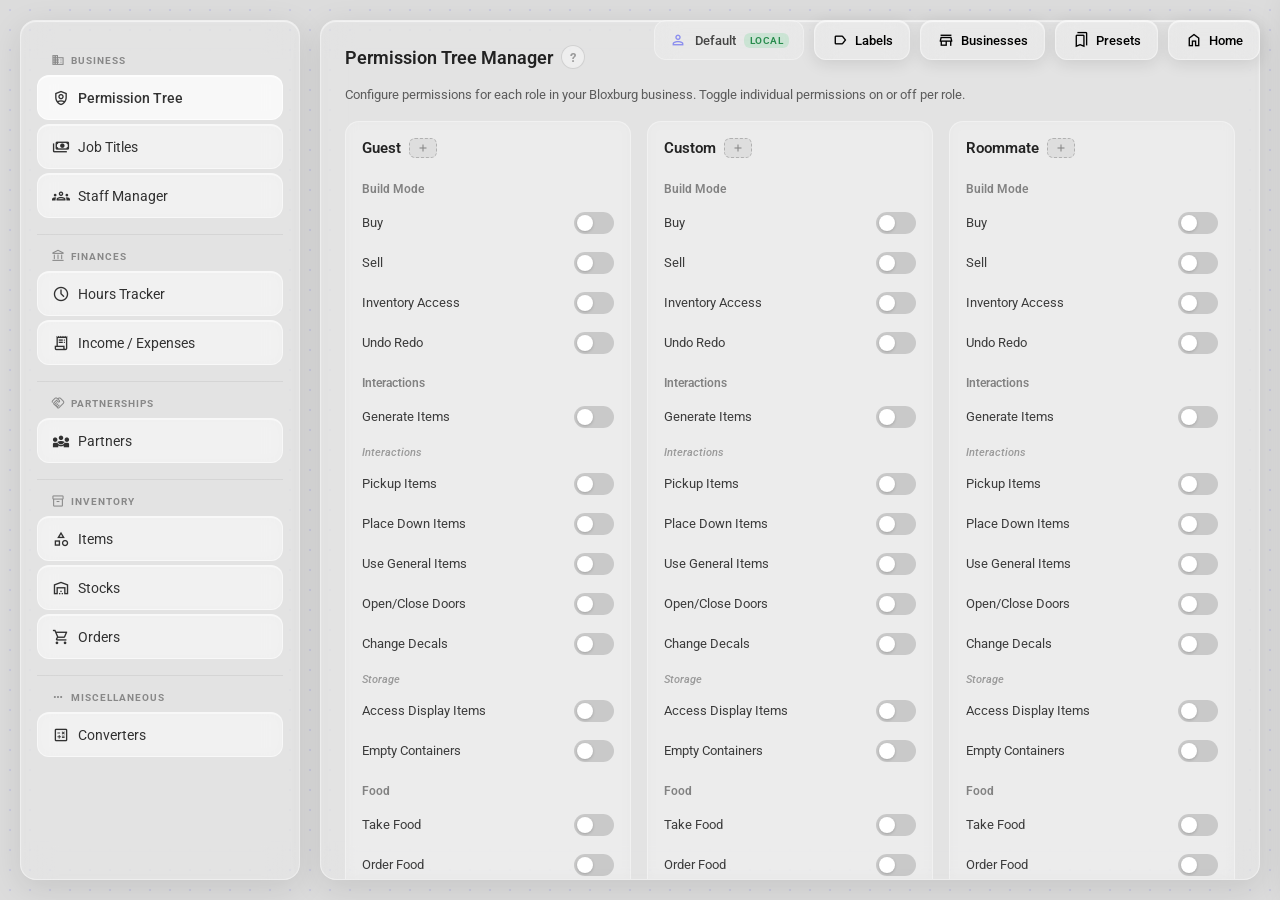
==== commit 61a6aaae: "1.06 Here is everything new in this commit: - Added a Mobile Gate - Updated the Business Manager: Ne" ====
--- a/bbbusinessman/index.html
+++ b/bbbusinessman/index.html
@@ -1662,6 +1662,7 @@
             text-overflow: ellipsis;
             display: -webkit-box;
             -webkit-line-clamp: 2;
+            line-clamp: 2;
             -webkit-box-orient: vertical;
         }
 
@@ -1739,13 +1740,1276 @@
             min-width: 70px;
             text-align: right;
         }
+
+        /* ===== INVENTORY ===== */
+        .InventoryGrid {
+            display: grid;
+            grid-template-columns: repeat(auto-fill, minmax(220px, 1fr));
+            gap: 12px;
+            margin-top: 16px;
+        }
+
+        .ItemCard {
+            background: rgba(255, 255, 255, 0.25);
+            border: 1px solid rgba(255, 255, 255, 0.4);
+            border-radius: 14px;
+            padding: 0;
+            backdrop-filter: blur(10px);
+            -webkit-backdrop-filter: blur(10px);
+            box-shadow: 0 4px 16px rgba(0, 0, 0, 0.06);
+            display: flex;
+            flex-direction: column;
+            gap: 0;
+            position: relative;
+            transition: transform 0.15s, box-shadow 0.15s;
+            overflow: hidden;
+        }
+
+        .ItemCard:hover {
+            transform: translateY(-2px);
+            box-shadow: 0 6px 20px rgba(0, 0, 0, 0.1);
+        }
+
+        .ItemCardImage {
+            width: 100%;
+            height: 120px;
+            object-fit: cover;
+            background: rgba(0, 0, 0, 0.04);
+        }
+
+        .ItemCardBody {
+            padding: 14px 16px;
+            display: flex;
+            flex-direction: column;
+            gap: 6px;
+        }
+
+        .ItemCardActions {
+            position: absolute;
+            top: 8px;
+            right: 8px;
+            display: flex;
+            gap: 4px;
+            opacity: 0;
+            transition: opacity 0.2s;
+        }
+
+        .ItemCard:hover .ItemCardActions {
+            opacity: 1;
+        }
+
+        .ItemCardName {
+            font-size: 15px;
+            font-weight: 600;
+            color: rgba(0, 0, 0, 0.85);
+        }
+
+        .ItemCardCategory {
+            font-size: 11px;
+            font-weight: 600;
+            text-transform: uppercase;
+            letter-spacing: 0.5px;
+            color: rgba(99, 102, 241, 0.8);
+            background: rgba(99, 102, 241, 0.1);
+            padding: 2px 8px;
+            border-radius: 6px;
+            align-self: flex-start;
+        }
+
+        .ItemCardPrice {
+            font-size: 14px;
+            font-weight: 600;
+            color: rgba(0, 0, 0, 0.7);
+        }
+
+        .AddItemCard {
+            background: rgba(255, 255, 255, 0.15);
+            border: 2px dashed rgba(0, 0, 0, 0.15);
+            border-radius: 14px;
+            padding: 16px;
+            display: flex;
+            flex-direction: column;
+            align-items: center;
+            justify-content: center;
+            gap: 8px;
+            cursor: pointer;
+            transition: all 0.2s ease;
+            min-height: 120px;
+            color: rgba(0, 0, 0, 0.35);
+        }
+
+        .AddItemCard:hover {
+            background: rgba(255, 255, 255, 0.25);
+            border-color: rgba(99, 102, 241, 0.3);
+            color: rgba(99, 102, 241, 0.6);
+        }
+
+        /* Item Charts */
+        .OrderBusinessBadge {
+            font-size: 11px;
+            font-weight: 600;
+            padding: 3px 10px;
+            border-radius: 8px;
+            display: inline-block;
+            align-self: flex-start;
+        }
+
+        .ItemImagePreview {
+            width: 100%;
+            max-height: 160px;
+            object-fit: cover;
+            border-radius: 10px;
+        }
+
+        .ItemImagePreviewPlaceholder {
+            width: 100%;
+            height: 80px;
+            border: 2px dashed rgba(0, 0, 0, 0.15);
+            border-radius: 10px;
+            display: flex;
+            flex-direction: column;
+            align-items: center;
+            justify-content: center;
+            gap: 4px;
+            color: rgba(0, 0, 0, 0.3);
+            font-size: 12px;
+            cursor: pointer;
+            transition: all 0.2s;
+        }
+
+        .ItemImagePreviewPlaceholder:hover {
+            border-color: rgba(99, 102, 241, 0.3);
+            color: rgba(99, 102, 241, 0.6);
+        }
+
+        /* Help Button */
+        .HelpBtn {
+            width: 24px;
+            height: 24px;
+            border-radius: 50%;
+            border: 1px solid rgba(0, 0, 0, 0.12);
+            background: rgba(255, 255, 255, 0.3);
+            backdrop-filter: blur(8px);
+            color: rgba(0, 0, 0, 0.35);
+            font-size: 13px;
+            font-weight: 700;
+            cursor: pointer;
+            display: inline-flex;
+            align-items: center;
+            justify-content: center;
+            transition: all 0.2s;
+            flex-shrink: 0;
+        }
+
+        .HelpBtn:hover {
+            background: rgba(99, 102, 241, 0.15);
+            border-color: rgba(99, 102, 241, 0.3);
+            color: rgba(99, 102, 241, 0.8);
+        }
+
+        .HelpPopover {
+            position: fixed;
+            width: 380px;
+            max-width: 90vw;
+            background: rgba(255, 255, 255, 0.85);
+            backdrop-filter: blur(20px);
+            -webkit-backdrop-filter: blur(20px);
+            border: 1px solid rgba(255, 255, 255, 0.6);
+            border-radius: 14px;
+            padding: 16px;
+            box-shadow: 0 8px 32px rgba(0, 0, 0, 0.15);
+            z-index: 10000;
+            font-size: 13px;
+            line-height: 1.6;
+            color: rgba(0, 0, 0, 0.7);
+            animation: helpFadeIn 0.15s ease;
+        }
+
+        @keyframes helpFadeIn {
+            from { opacity: 0; transform: translateY(-4px); }
+            to { opacity: 1; transform: translateY(0); }
+        }
+
+        .HelpPopover strong {
+            color: rgba(0, 0, 0, 0.85);
+        }
+
+        .HelpPopover .help-example {
+            margin-top: 8px;
+            padding: 8px 12px;
+            background: rgba(99, 102, 241, 0.06);
+            border-left: 3px solid rgba(99, 102, 241, 0.3);
+            border-radius: 0 8px 8px 0;
+            font-size: 12px;
+            color: rgba(0, 0, 0, 0.55);
+        }
+
+        /* Stock/Inventory Cards */
+        .StockCard {
+            background: rgba(255, 255, 255, 0.25);
+            border: 1px solid rgba(255, 255, 255, 0.4);
+            border-radius: 14px;
+            padding: 16px;
+            backdrop-filter: blur(10px);
+            -webkit-backdrop-filter: blur(10px);
+            box-shadow: 0 4px 16px rgba(0, 0, 0, 0.06);
+            cursor: pointer;
+            transition: transform 0.15s, box-shadow 0.15s;
+            position: relative;
+            display: flex;
+            flex-direction: column;
+            gap: 6px;
+        }
+
+        .StockCard:hover {
+            transform: translateY(-2px);
+            box-shadow: 0 6px 20px rgba(0, 0, 0, 0.1);
+        }
+
+        .StockCardActions {
+            position: absolute;
+            top: 8px;
+            right: 8px;
+            display: flex;
+            gap: 4px;
+            opacity: 0;
+            transition: opacity 0.2s;
+        }
+
+        .StockCard:hover .StockCardActions {
+            opacity: 1;
+        }
+
+        .StockCardName {
+            font-size: 15px;
+            font-weight: 600;
+            color: rgba(0, 0, 0, 0.85);
+        }
+
+        .StockCardMeta {
+            font-size: 12px;
+            color: rgba(0, 0, 0, 0.45);
+        }
+
+        .StockCardValue {
+            font-size: 14px;
+            font-weight: 600;
+            color: rgba(99, 102, 241, 0.8);
+            margin-top: 2px;
+        }
+
+        .AddStockCard {
+            background: rgba(255, 255, 255, 0.15);
+            border: 2px dashed rgba(0, 0, 0, 0.15);
+            border-radius: 14px;
+            padding: 16px;
+            display: flex;
+            flex-direction: column;
+            align-items: center;
+            justify-content: center;
+            gap: 8px;
+            cursor: pointer;
+            transition: all 0.2s ease;
+            min-height: 100px;
+            color: rgba(0, 0, 0, 0.35);
+        }
+
+        .AddStockCard:hover {
+            background: rgba(255, 255, 255, 0.25);
+            border-color: rgba(99, 102, 241, 0.3);
+            color: rgba(99, 102, 241, 0.6);
+        }
+
+        .StockItemRow {
+            display: flex;
+            align-items: center;
+            gap: 10px;
+            padding: 10px 12px;
+            background: rgba(255, 255, 255, 0.2);
+            border-radius: 10px;
+        }
+
+        .StockItemRow img {
+            width: 36px;
+            height: 36px;
+            border-radius: 6px;
+            object-fit: cover;
+            flex-shrink: 0;
+        }
+
+        .StockItemRow .si-name {
+            flex: 1;
+            font-size: 14px;
+            color: rgba(0, 0, 0, 0.8);
+        }
+
+        .StockItemRow .si-price {
+            font-size: 13px;
+            color: rgba(0, 0, 0, 0.5);
+            min-width: 60px;
+            text-align: right;
+        }
+
+        .StockItemRow .si-stock {
+            display: flex;
+            align-items: center;
+            gap: 4px;
+        }
+
+        .StockItemRow .si-stock input {
+            width: 60px;
+            text-align: center;
+        }
+
+        .StockItemRow .si-stock.low input {
+            border-color: rgba(239, 68, 68, 0.5);
+            color: rgba(239, 68, 68, 0.8);
+        }
+
+        .StockItemRow .si-value {
+            font-size: 13px;
+            font-weight: 600;
+            color: rgba(0, 0, 0, 0.7);
+            min-width: 70px;
+            text-align: right;
+        }
+
+        .StockItemRow .si-remove {
+            background: none;
+            border: none;
+            cursor: pointer;
+            color: rgba(239, 68, 68, 0.5);
+            padding: 2px;
+            display: flex;
+            transition: color 0.2s;
+        }
+
+        .StockItemRow .si-remove:hover {
+            color: rgba(239, 68, 68, 0.9);
+        }
+
+        /* Business Detail */
+        .BusinessDetailGrid {
+            display: grid;
+            grid-template-columns: repeat(auto-fill, minmax(280px, 1fr));
+            gap: 12px;
+        }
+
+        .BusinessDetailCard {
+            background: rgba(255, 255, 255, 0.25);
+            border: 1px solid rgba(255, 255, 255, 0.4);
+            border-radius: 14px;
+            padding: 0;
+            overflow: hidden;
+            backdrop-filter: blur(10px);
+            -webkit-backdrop-filter: blur(10px);
+            box-shadow: 0 4px 16px rgba(0, 0, 0, 0.06);
+            cursor: pointer;
+            transition: transform 0.15s, box-shadow 0.15s;
+            position: relative;
+        }
+
+        .BusinessDetailCard:hover {
+            transform: translateY(-2px);
+            box-shadow: 0 6px 20px rgba(0, 0, 0, 0.1);
+        }
+
+        .BusinessDetailCard .bdc-banner {
+            height: 6px;
+            width: 100%;
+        }
+
+        .BusinessDetailCard .bdc-body {
+            padding: 14px 16px;
+            display: flex;
+            flex-direction: column;
+            gap: 6px;
+        }
+
+        .BusinessDetailCard .bdc-header {
+            display: flex;
+            align-items: center;
+            gap: 10px;
+        }
+
+        .BusinessDetailCard .bdc-logo {
+            width: 40px;
+            height: 40px;
+            border-radius: 10px;
+            object-fit: cover;
+            background: rgba(0, 0, 0, 0.05);
+            flex-shrink: 0;
+        }
+
+        .BusinessDetailCard .bdc-logo-placeholder {
+            width: 40px;
+            height: 40px;
+            border-radius: 10px;
+            background: rgba(0, 0, 0, 0.06);
+            display: flex;
+            align-items: center;
+            justify-content: center;
+            color: rgba(0, 0, 0, 0.25);
+            flex-shrink: 0;
+        }
+
+        .BusinessDetailCard .bdc-name {
+            font-size: 15px;
+            font-weight: 600;
+            color: rgba(0, 0, 0, 0.85);
+        }
+
+        .BusinessDetailCard .bdc-owner {
+            font-size: 12px;
+            color: rgba(0, 0, 0, 0.45);
+        }
+
+        .BusinessDetailCard .bdc-desc {
+            font-size: 12px;
+            color: rgba(0, 0, 0, 0.5);
+            line-height: 1.4;
+        }
+
+        .BusinessDetailCard .bdc-actions {
+            position: absolute;
+            top: 12px;
+            right: 8px;
+            display: flex;
+            gap: 4px;
+            opacity: 0;
+            transition: opacity 0.2s;
+        }
+
+        .BusinessDetailCard:hover .bdc-actions {
+            opacity: 1;
+        }
+
+        .AddBusinessDetailCard {
+            background: rgba(255, 255, 255, 0.15);
+            border: 2px dashed rgba(0, 0, 0, 0.15);
+            border-radius: 14px;
+            padding: 16px;
+            display: flex;
+            flex-direction: column;
+            align-items: center;
+            justify-content: center;
+            gap: 8px;
+            cursor: pointer;
+            transition: all 0.2s ease;
+            min-height: 100px;
+            color: rgba(0, 0, 0, 0.35);
+        }
+
+        .AddBusinessDetailCard:hover {
+            background: rgba(255, 255, 255, 0.25);
+            border-color: rgba(99, 102, 241, 0.3);
+            color: rgba(99, 102, 241, 0.6);
+        }
+
+        /* Image preview in item modal */
+        .ItemImagePreview {
+            width: 100%;
+            height: 100px;
+            border-radius: 10px;
+            object-fit: cover;
+            border: 1px solid rgba(255, 255, 255, 0.4);
+        }
+
+        .ItemImagePreviewPlaceholder {
+            width: 100%;
+            height: 80px;
+            border-radius: 10px;
+            border: 2px dashed rgba(0, 0, 0, 0.12);
+            display: flex;
+            align-items: center;
+            justify-content: center;
+            color: rgba(0, 0, 0, 0.25);
+            background: rgba(255, 255, 255, 0.15);
+            cursor: pointer;
+            gap: 6px;
+            font-size: 13px;
+            transition: all 0.2s;
+        }
+
+        .ItemImagePreviewPlaceholder:hover {
+            border-color: rgba(99, 102, 241, 0.3);
+            color: rgba(99, 102, 241, 0.5);
+        }
+
+        /* Orders */
+        .OrderGrid {
+            display: grid;
+            grid-template-columns: repeat(auto-fill, minmax(280px, 1fr));
+            gap: 12px;
+            margin-top: 16px;
+        }
+
+        .OrderCard {
+            background: rgba(255, 255, 255, 0.25);
+            border: 1px solid rgba(255, 255, 255, 0.4);
+            border-radius: 14px;
+            padding: 16px;
+            backdrop-filter: blur(10px);
+            -webkit-backdrop-filter: blur(10px);
+            box-shadow: 0 4px 16px rgba(0, 0, 0, 0.06);
+            display: flex;
+            flex-direction: column;
+            gap: 8px;
+            position: relative;
+            cursor: pointer;
+            transition: transform 0.15s, box-shadow 0.15s;
+        }
+
+        .OrderCard:hover {
+            transform: translateY(-2px);
+            box-shadow: 0 6px 20px rgba(0, 0, 0, 0.1);
+        }
+
+        .OrderCardActions {
+            position: absolute;
+            top: 8px;
+            right: 8px;
+            display: flex;
+            gap: 4px;
+            opacity: 0;
+            transition: opacity 0.2s;
+        }
+
+        .OrderCard:hover .OrderCardActions {
+            opacity: 1;
+        }
+
+        .OrderCardHeader {
+            display: flex;
+            align-items: center;
+            justify-content: space-between;
+            gap: 8px;
+        }
+
+        .OrderCardId {
+            font-size: 14px;
+            font-weight: 600;
+            color: rgba(0, 0, 0, 0.85);
+        }
+
+        .OrderStatusBadge {
+            font-size: 11px;
+            font-weight: 600;
+            text-transform: uppercase;
+            letter-spacing: 0.5px;
+            padding: 3px 10px;
+            border-radius: 8px;
+        }
+
+        .OrderStatusBadge.pending {
+            background: rgba(245, 158, 11, 0.15);
+            color: rgba(180, 110, 0, 0.9);
+        }
+
+        .OrderStatusBadge.completed {
+            background: rgba(34, 197, 94, 0.15);
+            color: rgba(22, 130, 62, 0.9);
+        }
+
+        .OrderStatusBadge.cancelled {
+            background: rgba(239, 68, 68, 0.15);
+            color: rgba(180, 40, 40, 0.9);
+        }
+
+        .OrderCardMeta {
+            font-size: 12px;
+            color: rgba(0, 0, 0, 0.5);
+        }
+
+        .OrderCardTotal {
+            font-size: 16px;
+            font-weight: 700;
+            color: rgba(0, 0, 0, 0.8);
+        }
+
+        .OrderItemRow {
+            display: flex;
+            align-items: center;
+            justify-content: space-between;
+            padding: 8px 12px;
+            background: rgba(255, 255, 255, 0.2);
+            border-radius: 8px;
+            font-size: 13px;
+        }
+
+        .OrderItemRow .oir-name {
+            flex: 1;
+            color: rgba(0, 0, 0, 0.8);
+        }
+
+        .OrderItemRow .oir-qty {
+            min-width: 40px;
+            text-align: center;
+            color: rgba(0, 0, 0, 0.5);
+        }
+
+        .OrderItemRow .oir-price {
+            min-width: 70px;
+            text-align: right;
+            font-weight: 600;
+            color: rgba(0, 0, 0, 0.7);
+        }
+
+        .OrderLineItemRow {
+            display: flex;
+            align-items: center;
+            gap: 8px;
+            padding: 6px 0;
+        }
+
+        .OrderLineItemRow select,
+        .OrderLineItemRow input {
+            flex: 1;
+        }
+
+        .OrderLineItemRow .remove-line-btn {
+            background: none;
+            border: none;
+            cursor: pointer;
+            color: rgba(239, 68, 68, 0.6);
+            padding: 4px;
+            display: flex;
+            align-items: center;
+            transition: color 0.2s;
+        }
+
+        .OrderLineItemRow .remove-line-btn:hover {
+            color: rgba(239, 68, 68, 0.9);
+        }
+
+        .InventoryStats {
+            display: flex;
+            gap: 12px;
+            flex-wrap: wrap;
+            margin-top: 8px;
+        }
+
+        .InventoryStat {
+            background: rgba(255, 255, 255, 0.2);
+            border: 1px solid rgba(255, 255, 255, 0.4);
+            border-radius: 12px;
+            padding: 12px 18px;
+            backdrop-filter: blur(10px);
+            display: flex;
+            flex-direction: column;
+            gap: 2px;
+            min-width: 120px;
+        }
+
+        .InventoryStat .stat-label {
+            font-size: 11px;
+            text-transform: uppercase;
+            letter-spacing: 0.5px;
+            color: rgba(0, 0, 0, 0.4);
+            font-weight: 600;
+        }
+
+        .InventoryStat .stat-value {
+            font-size: 20px;
+            font-weight: 700;
+            color: rgba(0, 0, 0, 0.8);
+        }
+
+        /* Mobile responsive */
+        @media (max-width: 768px) {
+
+            .HelpPopover {
+                top: auto !important;
+                bottom: 10px !important;
+                left: 10px !important;
+                right: 10px !important;
+                max-width: none !important;
+                width: auto !important;
+            }
+
+            .MainLayout {
+                flex-direction: column;
+            }
+
+            .Sidebar {
+                width: auto;
+                height: auto;
+                margin: 10px;
+                padding: 12px;
+                flex-direction: row;
+                flex-wrap: wrap;
+                gap: 6px;
+                overflow-x: auto;
+                overflow-y: hidden;
+            }
+
+            .SidebarCategory {
+                display: flex;
+                align-items: center;
+                gap: 4px;
+                flex-wrap: nowrap;
+            }
+
+            .SidebarCategory h3 {
+                font-size: 10px;
+                margin: 0;
+                writing-mode: vertical-rl;
+                text-orientation: mixed;
+            }
+
+            .SidebarTab {
+                padding: 8px 12px;
+                font-size: 12px;
+                white-space: nowrap;
+            }
+
+            .ContentArea {
+                margin: 0 10px 10px;
+                padding: 16px;
+                height: auto;
+                min-height: 0;
+                flex: 1;
+                overflow-y: auto;
+            }
+
+            .StaffGrid,
+            .RecordGrid,
+            .PartnerGrid,
+            .InventoryGrid,
+            .OrderGrid {
+                grid-template-columns: 1fr !important;
+            }
+
+            .InputRow {
+                flex-direction: column;
+            }
+
+            .InputRow .InputGroup {
+                width: 100%;
+            }
+
+            .ModalOverlay .ModalContent {
+                width: 95% !important;
+                max-width: none !important;
+                margin: 10px;
+                max-height: 85vh;
+            }
+
+            .TopBar {
+                flex-wrap: wrap;
+                gap: 6px;
+            }
+
+            .TopBar input[type="text"],
+            .TopBar input[type="search"] {
+                width: 100%;
+                min-width: 0;
+            }
+
+            .ConverterCard {
+                padding: 16px;
+            }
+        }
+
+        /* ===== PROFILE SYSTEM ===== */
+        .ProfileBar {
+            display: flex;
+            align-items: center;
+            gap: 8px;
+            padding: 8px 14px;
+            background: rgba(255, 255, 255, 0.18);
+            border: 1px solid rgba(255, 255, 255, 0.35);
+            border-radius: 12px;
+            backdrop-filter: blur(12px);
+            -webkit-backdrop-filter: blur(12px);
+            cursor: pointer;
+            transition: all 0.2s;
+            max-width: 220px;
+        }
+
+        .ProfileBar:hover {
+            background: rgba(255, 255, 255, 0.28);
+        }
+
+        .ProfileBar .profile-icon {
+            font-size: 18px;
+            color: rgba(99, 102, 241, 0.7);
+        }
+
+        .ProfileBar .profile-name {
+            font-size: 13px;
+            font-weight: 500;
+            color: rgba(0, 0, 0, 0.7);
+            white-space: nowrap;
+            overflow: hidden;
+            text-overflow: ellipsis;
+            flex: 1;
+        }
+
+        .ProfileBar .profile-type {
+            font-size: 10px;
+            font-weight: 600;
+            text-transform: uppercase;
+            letter-spacing: 0.5px;
+            padding: 2px 6px;
+            border-radius: 6px;
+        }
+
+        .ProfileBar .profile-type.local {
+            background: rgba(34, 197, 94, 0.15);
+            color: rgba(22, 130, 62, 0.9);
+        }
+
+        .ProfileBar .profile-type.shared {
+            background: rgba(99, 102, 241, 0.15);
+            color: rgba(79, 70, 229, 0.9);
+        }
+
+        .ProfilePanel {
+            position: fixed;
+            top: 0;
+            right: -420px;
+            width: 400px;
+            height: 100vh;
+            background: rgba(245, 245, 250, 0.85);
+            backdrop-filter: blur(24px);
+            -webkit-backdrop-filter: blur(24px);
+            border-left: 1px solid rgba(255, 255, 255, 0.4);
+            box-shadow: -8px 0 32px rgba(0, 0, 0, 0.12);
+            z-index: 1000;
+            transition: right 0.3s ease;
+            display: flex;
+            flex-direction: column;
+            overflow-y: auto;
+        }
+
+        .ProfilePanel.open {
+            right: 0;
+        }
+
+        .ProfilePanel .panel-header {
+            display: flex;
+            align-items: center;
+            justify-content: space-between;
+            padding: 20px;
+            border-bottom: 1px solid rgba(0, 0, 0, 0.06);
+        }
+
+        .ProfilePanel .panel-header h3 {
+            font-size: 16px;
+            font-weight: 600;
+            color: rgba(0, 0, 0, 0.8);
+        }
+
+        .ProfilePanel .panel-section {
+            padding: 16px 20px;
+        }
+
+        .ProfilePanel .panel-section-title {
+            font-size: 11px;
+            font-weight: 700;
+            text-transform: uppercase;
+            letter-spacing: 0.8px;
+            color: rgba(0, 0, 0, 0.4);
+            margin-bottom: 10px;
+        }
+
+        .ProfileCard {
+            display: flex;
+            align-items: center;
+            gap: 10px;
+            padding: 10px 12px;
+            background: rgba(255, 255, 255, 0.3);
+            border: 1px solid rgba(255, 255, 255, 0.4);
+            border-radius: 10px;
+            cursor: pointer;
+            transition: all 0.15s;
+            margin-bottom: 6px;
+        }
+
+        .ProfileCard:hover {
+            background: rgba(255, 255, 255, 0.45);
+        }
+
+        .ProfileCard.active {
+            border-color: rgba(99, 102, 241, 0.4);
+            background: rgba(99, 102, 241, 0.08);
+        }
+
+        .ProfileCard .pc-icon {
+            width: 32px;
+            height: 32px;
+            border-radius: 8px;
+            display: flex;
+            align-items: center;
+            justify-content: center;
+            font-size: 16px;
+            flex-shrink: 0;
+        }
+
+        .ProfileCard .pc-icon.local {
+            background: rgba(34, 197, 94, 0.12);
+            color: rgba(22, 130, 62, 0.8);
+        }
+
+        .ProfileCard .pc-icon.shared {
+            background: rgba(99, 102, 241, 0.12);
+            color: rgba(79, 70, 229, 0.8);
+        }
+
+        .ProfileCard .pc-info {
+            flex: 1;
+            min-width: 0;
+        }
+
+        .ProfileCard .pc-name {
+            font-size: 13px;
+            font-weight: 600;
+            color: rgba(0, 0, 0, 0.8);
+            white-space: nowrap;
+            overflow: hidden;
+            text-overflow: ellipsis;
+        }
+
+        .ProfileCard .pc-meta {
+            font-size: 11px;
+            color: rgba(0, 0, 0, 0.4);
+        }
+
+        .ProfileCard .pc-actions {
+            display: flex;
+            gap: 4px;
+            opacity: 0;
+            transition: opacity 0.15s;
+        }
+
+        .ProfileCard:hover .pc-actions {
+            opacity: 1;
+        }
+
+        .ProfileCard .pc-actions button {
+            background: none;
+            border: none;
+            cursor: pointer;
+            padding: 4px;
+            border-radius: 6px;
+            color: rgba(0, 0, 0, 0.4);
+            display: flex;
+            transition: all 0.15s;
+        }
+
+        .ProfileCard .pc-actions button:hover {
+            background: rgba(0, 0, 0, 0.06);
+            color: rgba(0, 0, 0, 0.7);
+        }
+
+        .ProfileCard .pc-actions button.danger:hover {
+            color: rgba(239, 68, 68, 0.8);
+        }
+
+        .AddProfileCard {
+            display: flex;
+            align-items: center;
+            justify-content: center;
+            gap: 6px;
+            padding: 10px;
+            border: 1.5px dashed rgba(0, 0, 0, 0.12);
+            border-radius: 10px;
+            cursor: pointer;
+            color: rgba(0, 0, 0, 0.3);
+            font-size: 12px;
+            font-weight: 500;
+            transition: all 0.15s;
+            margin-bottom: 6px;
+        }
+
+        .AddProfileCard:hover {
+            border-color: rgba(99, 102, 241, 0.3);
+            color: rgba(99, 102, 241, 0.6);
+            background: rgba(99, 102, 241, 0.04);
+        }
+
+        .ProfileOverlay {
+            position: fixed;
+            top: 0;
+            left: 0;
+            right: 0;
+            bottom: 0;
+            background: rgba(0, 0, 0, 0.2);
+            z-index: 999;
+            opacity: 0;
+            pointer-events: none;
+            transition: opacity 0.3s;
+        }
+
+        .ProfileOverlay.open {
+            opacity: 1;
+            pointer-events: auto;
+        }
+
+        .SyncIndicator {
+            display: inline-flex;
+            align-items: center;
+            gap: 4px;
+            font-size: 10px;
+            font-weight: 600;
+            text-transform: uppercase;
+            letter-spacing: 0.5px;
+            padding: 2px 8px;
+            border-radius: 6px;
+        }
+
+        .SyncIndicator.synced {
+            background: rgba(34, 197, 94, 0.12);
+            color: rgba(22, 130, 62, 0.8);
+        }
+
+        .SyncIndicator.syncing {
+            background: rgba(245, 158, 11, 0.12);
+            color: rgba(180, 110, 0, 0.8);
+        }
+
+        .SyncIndicator.offline {
+            background: rgba(239, 68, 68, 0.12);
+            color: rgba(180, 40, 40, 0.8);
+        }
+
+        .SyncIndicator .sync-dot {
+            width: 6px;
+            height: 6px;
+            border-radius: 50%;
+        }
+
+        .SyncIndicator.synced .sync-dot { background: rgba(34, 197, 94, 0.8); }
+        .SyncIndicator.syncing .sync-dot { background: rgba(245, 158, 11, 0.8); animation: pulse 1s infinite; }
+        .SyncIndicator.offline .sync-dot { background: rgba(239, 68, 68, 0.8); }
+
+        @keyframes pulse {
+            0%, 100% { opacity: 1; }
+            50% { opacity: 0.3; }
+        }
+
+        .RemoteCursor {
+            position: fixed;
+            pointer-events: none;
+            z-index: 900;
+            transition: left 0.3s ease, top 0.3s ease;
+        }
+
+        .RemoteCursor .cursor-pointer {
+            width: 0;
+            height: 0;
+            border-left: 6px solid transparent;
+            border-right: 6px solid transparent;
+            border-top: 10px solid var(--cursor-color, #6366f1);
+        }
+
+        .RemoteCursor .cursor-label {
+            background: var(--cursor-color, #6366f1);
+            color: white;
+            font-size: 10px;
+            font-weight: 600;
+            padding: 1px 6px;
+            border-radius: 4px;
+            white-space: nowrap;
+            margin-top: 2px;
+            margin-left: 6px;
+        }
+
+        .RemoteTypingIndicator {
+            position: absolute;
+            top: -18px;
+            left: 0;
+            font-size: 10px;
+            font-weight: 600;
+            color: var(--cursor-color, #6366f1);
+            white-space: nowrap;
+            animation: fadeInOut 2s ease infinite;
+        }
+
+        @keyframes fadeInOut {
+            0%, 100% { opacity: 0.5; }
+            50% { opacity: 1; }
+        }
+
+        .CollaboratorBubbles {
+            display: flex;
+            margin-left: 2px;
+        }
+
+        .CollaboratorBubble {
+            width: 24px;
+            height: 24px;
+            border-radius: 50%;
+            display: flex;
+            align-items: center;
+            justify-content: center;
+            font-size: 10px;
+            font-weight: 700;
+            color: white;
+            border: 2px solid rgba(255, 255, 255, 0.6);
+            margin-left: -6px;
+        }
+
+        .CollaboratorBubble:first-child {
+            margin-left: 0;
+        }
+
+        .SyncCollabCount {
+            font-size: 10px;
+            font-weight: 700;
+            margin-left: 4px;
+            opacity: 0.7;
+        }
+
+        .CollabPopover {
+            position: fixed;
+            width: 280px;
+            background: rgba(255, 255, 255, 0.85);
+            backdrop-filter: blur(20px);
+            -webkit-backdrop-filter: blur(20px);
+            border: 1px solid rgba(255, 255, 255, 0.6);
+            border-radius: 14px;
+            padding: 12px;
+            box-shadow: 0 8px 32px rgba(0, 0, 0, 0.15);
+            z-index: 10000;
+            animation: helpFadeIn 0.15s ease;
+        }
+
+        .CollabPopover .collab-title {
+            font-size: 11px;
+            font-weight: 700;
+            text-transform: uppercase;
+            letter-spacing: 0.5px;
+            color: rgba(0, 0, 0, 0.4);
+            margin-bottom: 8px;
+        }
+
+        .CollabPopover .collab-item {
+            display: flex;
+            align-items: center;
+            gap: 10px;
+            padding: 8px;
+            border-radius: 10px;
+            transition: background 0.15s;
+        }
+
+        .CollabPopover .collab-item:hover {
+            background: rgba(99, 102, 241, 0.06);
+        }
+
+        .CollabPopover .collab-avatar {
+            width: 28px;
+            height: 28px;
+            border-radius: 50%;
+            overflow: hidden;
+            flex-shrink: 0;
+            background: rgba(99, 102, 241, 0.12);
+            display: flex;
+            align-items: center;
+            justify-content: center;
+        }
+
+        .CollabPopover .collab-avatar img {
+            width: 100%;
+            height: 100%;
+            object-fit: cover;
+        }
+
+        .CollabPopover .collab-info {
+            flex: 1;
+            min-width: 0;
+        }
+
+        .CollabPopover .collab-name {
+            font-size: 13px;
+            font-weight: 600;
+            color: rgba(0, 0, 0, 0.8);
+            white-space: nowrap;
+            overflow: hidden;
+            text-overflow: ellipsis;
+        }
+
+        .CollabPopover .collab-username {
+            font-size: 11px;
+            color: rgba(0, 0, 0, 0.4);
+            white-space: nowrap;
+            overflow: hidden;
+            text-overflow: ellipsis;
+        }
+
+        .CollabPopover .collab-username a {
+            color: rgba(99, 102, 241, 0.7);
+            text-decoration: none;
+        }
+
+        .CollabPopover .collab-username a:hover {
+            text-decoration: underline;
+        }
+
+        .CollabPopover .collab-status {
+            width: 8px;
+            height: 8px;
+            border-radius: 50%;
+            flex-shrink: 0;
+        }
+
+        .CollabPopover .collab-status.online {
+            background: rgba(34, 197, 94, 0.8);
+            box-shadow: 0 0 6px rgba(34, 197, 94, 0.4);
+        }
+
+        .CollabPopover .collab-status.offline {
+            background: rgba(0, 0, 0, 0.15);
+        }
+
+        @media (max-width: 768px) {
+            .ProfilePanel {
+                width: 100%;
+                right: -100%;
+            }
+
+            .ProfileBar {
+                max-width: 160px;
+            }
+
+            .ProfileBar .profile-name {
+                font-size: 12px;
+            }
+        }
+    </style>
+    <style>
+        @media (max-width: 768px) {
+            .MobileBlock { display: flex !important; }
+            body > *:not(.MobileBlock) { display: none !important; }
+        }
     </style>
 </head>
 
 <body>
+    <div class="MobileBlock" style="display:none;position:fixed;inset:0;z-index:999999;flex-direction:column;align-items:center;justify-content:center;padding:2rem;text-align:center;font-family:'Roboto',sans-serif;">
+        <div style="background:rgba(255,255,255,0.2);backdrop-filter:blur(16px);-webkit-backdrop-filter:blur(16px);border:1px solid rgba(255,255,255,0.4);border-radius:20px;padding:2.5rem 2rem;max-width:380px;width:100%;box-shadow:0 8px 32px rgba(0,0,0,0.1);">
+            <span style="font-size:48px;display:block;margin-bottom:16px;">🖥️</span>
+            <h2 style="font-size:20px;font-weight:600;margin-bottom:8px;color:rgba(0,0,0,0.8);">Desktop Only</h2>
+            <p style="font-size:14px;color:rgba(0,0,0,0.5);line-height:1.6;">Sorry, this site is currently only available on desktop devices.</p>
+        </div>
+    </div>
     <div class="gridOverlay"></div>
 
     <div class="TopButtons">
+        <div class="ProfileBar" onclick="toggleProfilePanel()" id="profileBarBtn">
+            <span class="material-symbols-outlined profile-icon">person</span>
+            <span class="profile-name" id="profileBarName">Default</span>
+            <span class="profile-type local" id="profileBarType">Local</span>
+        </div>
+        <button class="GTextBtn" id="syncIndicatorWrapper" style="display:none;padding:6px 12px;cursor:pointer;gap:8px;position:relative;" onmouseenter="showCollabPopover()" onmouseleave="hideCollabPopover()">
+            <div class="SyncIndicator synced" id="syncIndicator">
+                <span class="sync-dot"></span>
+                <span id="syncStatusText">Synced</span>
+                <span class="SyncCollabCount" id="syncCollabCount"></span>
+            </div>
+            <div class="CollaboratorBubbles" id="collaboratorBubbles"></div>
+        </button>
         <button class="GTextBtn" id="labelsTopBtn" onclick="openModal('labelManager')" title="Manage Labels">
             <span class="material-symbols-outlined">label</span>
             Labels
@@ -1811,6 +3075,24 @@
             </div>
             <div class="SidebarCategory">
                 <div class="SidebarCategoryHeader">
+                    <span class="material-symbols-outlined">inventory_2</span>
+                    Inventory
+                </div>
+                <div class="SidebarTab" data-page="inventory" onclick="switchPage('inventory')">
+                    <span class="material-symbols-outlined" style="font-size: 18px;">category</span>
+                    Items
+                </div>
+                <div class="SidebarTab" data-page="stocks" onclick="switchPage('stocks')">
+                    <span class="material-symbols-outlined" style="font-size: 18px;">warehouse</span>
+                    Stocks
+                </div>
+                <div class="SidebarTab" data-page="orders" onclick="switchPage('orders')">
+                    <span class="material-symbols-outlined" style="font-size: 18px;">shopping_cart</span>
+                    Orders
+                </div>
+            </div>
+            <div class="SidebarCategory">
+                <div class="SidebarCategoryHeader">
                     <span class="material-symbols-outlined">more_horiz</span>
                     Miscellaneous
                 </div>
@@ -1825,7 +3107,10 @@
         <div class="ContentArea">
             <!-- Permission Tree Manager Page -->
             <div class="page active" id="page-permissions">
-                <div class="ContentTitle">Permission Tree Manager</div>
+                <div style="display:flex;align-items:center;gap:8px;position:relative;">
+                    <div class="ContentTitle">Permission Tree Manager</div>
+                    <button class="HelpBtn" onclick="toggleHelp(this, 'permissions')">?</button>
+                </div>
                 <div class="ContentDesc">Configure permissions for each role in your Bloxburg business. Toggle individual permissions on or off per role.</div>
                 <div class="PermissionGrid" id="permissionGrid">
                     <!-- Generated by JS -->
@@ -1834,7 +3119,10 @@
 
             <!-- Salary Manager Page -->
             <div class="page" id="page-salary">
-                <div class="ContentTitle">Job Titles</div>
+                <div style="display:flex;align-items:center;gap:8px;position:relative;">
+                    <div class="ContentTitle">Job Titles</div>
+                    <button class="HelpBtn" onclick="toggleHelp(this, 'salary')">?</button>
+                </div>
                 <div class="ContentDesc">Wages update in real time as you add jobs and set a budget. Each level maps to a salary range and jobs are labeled as average, underpaid, or overpaid relative to your budget.</div>
 
                 <div class="SalarySection">
@@ -1914,7 +3202,10 @@
 
             <!-- Staff Manager Page -->
             <div class="page" id="page-staff">
-                <div class="ContentTitle">Staff Manager</div>
+                <div style="display:flex;align-items:center;gap:8px;position:relative;">
+                    <div class="ContentTitle">Staff Manager</div>
+                    <button class="HelpBtn" onclick="toggleHelp(this, 'staff')">?</button>
+                </div>
                 <div class="ContentDesc">Manage your employee roster. Assign job titles and business labels to each employee.</div>
 
                 <div class="BusinessLabelFilter" id="staffBusinessFilter"></div>
@@ -1930,7 +3221,10 @@
             <!-- Hours Tracker Page -->
             <div class="page" id="page-hours">
                 <div id="hoursListView">
-                    <div class="ContentTitle">Hours Tracker</div>
+                    <div style="display:flex;align-items:center;gap:8px;position:relative;">
+                        <div class="ContentTitle">Hours Tracker</div>
+                        <button class="HelpBtn" onclick="toggleHelp(this, 'hours')">?</button>
+                    </div>
                     <div class="ContentDesc">Track employee work hours and generate pay reports. Create a workday record, add employee clock-in/out times, and see calculated pay.</div>
                     <div class="RecordGrid" id="hoursRecordGrid"></div>
                 </div>
@@ -1957,7 +3251,10 @@
             <!-- Income / Expenses Page -->
             <div class="page" id="page-finance">
                 <div id="financeListView">
-                    <div class="ContentTitle">Income / Expenses</div>
+                    <div style="display:flex;align-items:center;gap:8px;position:relative;">
+                        <div class="ContentTitle">Income / Expenses</div>
+                        <button class="HelpBtn" onclick="toggleHelp(this, 'finance')">?</button>
+                    </div>
                     <div class="ContentDesc">Track all income and expenses for each day. Create daily records and log individual transactions.</div>
                     <div class="RecordGrid" id="financeRecordGrid"></div>
                 </div>
@@ -1984,7 +3281,10 @@
             <!-- Partnerships Page -->
             <div class="page" id="page-partnerships">
                 <div id="partnershipsListView">
-                    <div class="ContentTitle">Partnerships</div>
+                    <div style="display:flex;align-items:center;gap:8px;position:relative;">
+                        <div class="ContentTitle">Partnerships</div>
+                        <button class="HelpBtn" onclick="toggleHelp(this, 'partnerships')">?</button>
+                    </div>
                     <div class="ContentDesc">Manage your business partnerships. Track partner information, investments, and shared transactions.</div>
                     <div class="PartnerGrid" id="partnerGrid"></div>
                 </div>
@@ -2007,9 +3307,95 @@
                 </div>
             </div>
 
+            <!-- Inventory Items Page -->
+            <div class="page" id="page-inventory">
+                <div style="display:flex;align-items:center;gap:8px;position:relative;">
+                    <div class="ContentTitle">Items Catalog</div>
+                    <button class="HelpBtn" onclick="toggleHelp(this, 'items')">?</button>
+                </div>
+                <div class="ContentDesc">Define your product catalog. Create items here, then add them to inventories in the Stocks tab.</div>
+                <div class="InventoryStats" id="inventoryStats"></div>
+                <div class="InventoryGrid" id="inventoryGrid">
+                    <div class="AddItemCard" onclick="openAddItemModal()">
+                        <span class="material-symbols-outlined" style="font-size: 36px;">add_shopping_cart</span>
+                        <span style="font-size: 13px; font-weight: 500;">Add Item</span>
+                    </div>
+                </div>
+            </div>
+
+            <!-- Stocks / Inventories Page -->
+            <div class="page" id="page-stocks">
+                <div id="stocksListView">
+                    <div style="display:flex;align-items:center;gap:8px;position:relative;">
+                        <div class="ContentTitle">Stocks</div>
+                        <button class="HelpBtn" onclick="toggleHelp(this, 'stocks')">?</button>
+                    </div>
+                    <div class="ContentDesc">Create named inventories for your businesses and track stock levels per item. Total value is calculated per inventory.</div>
+                    <div class="InventoryGrid" id="stocksGrid" style="margin-top:12px;"></div>
+                </div>
+                <div id="stockDetailView" style="display: none;">
+                    <div style="display: flex; align-items: center; gap: 12px;">
+                        <button class="BackBtn" onclick="closeStockDetail()">
+                            <span class="material-symbols-outlined">arrow_back</span>
+                        </button>
+                        <div class="ContentTitle" id="stockDetailTitle">Inventory</div>
+                    </div>
+                    <div class="InventoryStats" id="stockDetailStats"></div>
+                    <div style="display: flex; gap: 8px; flex-wrap: wrap; margin-bottom: 4px; align-items: center;">
+                        <input type="text" id="stockSearchInput" placeholder="Search items..." oninput="renderStockDetail()" style="padding:6px 12px;border-radius:10px;border:1px solid rgba(255,255,255,0.4);background:rgba(255,255,255,0.2);backdrop-filter:blur(10px);font-size:13px;flex:1;min-width:140px;max-width:260px;">
+                        <button class="GTextBtn" onclick="openAddItemToStock()" style="padding: 4px 10px; font-size: 12px;">
+                            <span class="material-symbols-outlined" style="font-size: 14px;">add</span>
+                            Add Item
+                        </button>
+                    </div>
+                    <div id="stockDetailItems" style="display: flex; flex-direction: column; gap: 6px;"></div>
+                </div>
+            </div>
+
+            <!-- Orders Page -->
+            <div class="page" id="page-orders">
+                <div id="ordersListView">
+                    <div style="display:flex;align-items:center;gap:8px;position:relative;">
+                        <div class="ContentTitle">Orders</div>
+                        <button class="HelpBtn" onclick="toggleHelp(this, 'orders')">?</button>
+                    </div>
+                    <div class="ContentDesc">Create and manage customer orders. Track order status, discounts, and payment methods.</div>
+                    <div style="display: flex; gap: 8px; flex-wrap: wrap; margin-bottom: 8px;">
+                        <button class="GTextBtn primary" onclick="openCreateOrderModal()">
+                            <span class="material-symbols-outlined">add</span>
+                            New Order
+                        </button>
+                        <select id="orderStatusFilter" onchange="renderOrderGrid()" style="padding: 6px 12px; border-radius: 10px; border: 1px solid rgba(255,255,255,0.4); background: rgba(255,255,255,0.2); backdrop-filter: blur(10px); font-size: 13px; cursor: pointer;">
+                            <option value="all">All Status</option>
+                            <option value="pending">Pending</option>
+                            <option value="completed">Completed</option>
+                            <option value="cancelled">Cancelled</option>
+                        </select>
+                        <select id="orderBusinessFilter" onchange="renderOrderGrid()" style="padding: 6px 12px; border-radius: 10px; border: 1px solid rgba(255,255,255,0.4); background: rgba(255,255,255,0.2); backdrop-filter: blur(10px); font-size: 13px; cursor: pointer;">
+                            <option value="all">All Businesses</option>
+                        </select>
+                    </div>
+                    <div class="OrderGrid" id="orderGrid"></div>
+                </div>
+                <div id="orderDetailView" style="display: none;">
+                    <div style="display: flex; align-items: center; gap: 12px;">
+                        <button class="BackBtn" onclick="closeOrderDetail()">
+                            <span class="material-symbols-outlined">arrow_back</span>
+                        </button>
+                        <div class="ContentTitle" id="orderDetailTitle">Order</div>
+                    </div>
+                    <div class="ResultsSummary" id="orderDetailSummary"></div>
+                    <div class="SectionHeader">Items</div>
+                    <div id="orderDetailItems" style="display: flex; flex-direction: column; gap: 6px;"></div>
+                </div>
+            </div>
+
             <!-- Converters Page -->
             <div class="page" id="page-converters">
-                <div class="ContentTitle">Converters</div>
+                <div style="display:flex;align-items:center;gap:8px;position:relative;">
+                    <div class="ContentTitle">Converters</div>
+                    <button class="HelpBtn" onclick="toggleHelp(this, 'converters')">?</button>
+                </div>
                 <div class="ContentDesc">Quick conversion tools for Bloxburg values.</div>
 
                 <div style="display: flex; flex-direction: column; gap: 16px;">
@@ -2135,19 +3521,70 @@
 
     <!-- Business Labels Modal -->
     <div class="ModalOverlay" id="businessLabelsModal" onclick="if(event.target===this)closeModal('businessLabels')">
-        <div class="ModalContent">
+        <div class="ModalContent" style="max-width: 480px;">
             <div class="ModalTitle">
-                <span>Business Labels</span>
+                <span id="businessModalTitle">Manage Businesses</span>
                 <button class="ModalClose" onclick="closeModal('businessLabels')">
                     <span class="material-symbols-outlined">close</span>
                 </button>
             </div>
-            <div class="ContentDesc">Create labels for your different businesses. Use them to filter and organize job titles and staff.</div>
-            <div id="businessLabelEditorList" style="display: flex; flex-direction: column; gap: 8px;"></div>
-            <button class="GTextBtn" onclick="addBusinessLabel()" style="align-self: flex-start;">
-                <span class="material-symbols-outlined">add</span>
-                Add Business
-            </button>
+            <div id="businessListView">
+                <div class="ContentDesc">Create and manage your businesses. Each business has a name, color, logo, and owner details.</div>
+                <div class="BusinessDetailGrid" id="businessDetailGrid"></div>
+            </div>
+            <div id="businessEditView" style="display:none;">
+                <div style="display:flex;align-items:center;gap:10px;margin-bottom:12px;">
+                    <button class="BackBtn" onclick="closeBusinessEdit()" style="width:28px;height:28px;">
+                        <span class="material-symbols-outlined" style="font-size:18px;">arrow_back</span>
+                    </button>
+                    <span style="font-weight:600;font-size:15px;" id="businessEditTitle">Edit Business</span>
+                </div>
+                <div style="display: flex; flex-direction: column; gap: 12px;">
+                    <div class="InputRow">
+                        <div class="form-group" style="flex: 1;">
+                            <label>Business Name</label>
+                            <input type="text" id="businessNameInput" placeholder="e.g. Golhem Markets">
+                        </div>
+                        <div class="form-group" style="max-width: 60px;">
+                            <label>Color</label>
+                            <input type="color" id="businessColorInput" value="#6366f1" style="width:100%;height:38px;border:none;padding:0;cursor:pointer;">
+                        </div>
+                    </div>
+                    <div class="form-group">
+                        <label>Logo</label>
+                        <div id="businessLogoPreview" class="ItemImagePreviewPlaceholder" onclick="document.getElementById('businessLogoFile').click()" style="height:60px;">
+                            <span class="material-symbols-outlined" style="font-size: 20px;">image</span>
+                            Click to upload or enter URL
+                        </div>
+                        <input type="file" id="businessLogoFile" accept="image/*" style="display:none" onchange="handleBusinessLogoFile(this)">
+                        <input type="text" id="businessLogoUrlInput" placeholder="Or paste logo URL" oninput="previewBusinessLogo(this.value)" style="margin-top: 4px;">
+                    </div>
+                    <div class="form-group">
+                        <label>Owner Name</label>
+                        <input type="text" id="businessOwnerInput" placeholder="e.g. Techtoby">
+                    </div>
+                    <div class="form-group">
+                        <label>Owner Profile URL</label>
+                        <input type="text" id="businessOwnerProfileInput" placeholder="e.g. roblox.com/users/...">
+                    </div>
+                    <div class="form-group">
+                        <label>Description</label>
+                        <textarea id="businessDescInput" placeholder="What does this business do?" rows="2" style="resize:vertical;"></textarea>
+                    </div>
+                    <div class="form-group">
+                        <label>Type / Category</label>
+                        <input type="text" id="businessTypeInput" placeholder="e.g. Restaurant, Shop, Café">
+                    </div>
+                </div>
+                <input type="hidden" id="editBusinessId" value="">
+                <div style="display: flex; justify-content: flex-end; gap: 8px; margin-top: 8px;">
+                    <button class="GTextBtn" onclick="closeBusinessEdit()">Cancel</button>
+                    <button class="GTextBtn primary" onclick="saveBusinessDetail()">
+                        <span class="material-symbols-outlined">check</span>
+                        <span id="saveBusinessBtnText">Save</span>
+                    </button>
+                </div>
+            </div>
         </div>
     </div>
 
@@ -2285,6 +3722,10 @@
                 </button>
             </div>
             <div class="form-group">
+                <label>Record Name</label>
+                <input type="text" id="financeRecordName" placeholder="e.g. Opening Day Sales">
+            </div>
+            <div class="form-group">
                 <label>Date</label>
                 <input type="date" id="financeRecordDate">
             </div>
@@ -2439,7 +3880,1647 @@
         </div>
     </div>
 
+    <!-- Add/Edit Item Modal -->
+    <div class="ModalOverlay" id="addItemModal" onclick="if(event.target===this)closeModal('addItem')">
+        <div class="ModalContent" style="max-width: 420px;">
+            <div class="ModalTitle">
+                <span id="addItemModalTitle">Add Item</span>
+                <button class="ModalClose" onclick="closeModal('addItem')">
+                    <span class="material-symbols-outlined">close</span>
+                </button>
+            </div>
+            <div style="display: flex; flex-direction: column; gap: 12px;">
+                <div class="form-group">
+                    <label>Image</label>
+                    <div id="itemImagePreviewArea">
+                        <div class="ItemImagePreviewPlaceholder" onclick="document.getElementById('itemImageFileInput').click()">
+                            <span class="material-symbols-outlined" style="font-size: 20px;">image</span>
+                            Click to upload or enter URL below
+                        </div>
+                    </div>
+                    <input type="file" id="itemImageFileInput" accept="image/*" style="display:none" onchange="handleItemImageFile(this)">
+                    <input type="text" id="itemImageUrlInput" placeholder="Or paste image URL" oninput="previewItemImageUrl(this.value)" style="margin-top: 6px;">
+                </div>
+                <div class="form-group">
+                    <label>Item Name</label>
+                    <input type="text" id="itemNameInput" placeholder="e.g. Bloxy Cola">
+                </div>
+                <div class="InputRow">
+                    <div class="form-group" style="flex: 1;">
+                        <label>Category</label>
+                        <input type="text" id="itemCategoryInput" placeholder="e.g. Drinks" list="itemCategoryList">
+                        <datalist id="itemCategoryList"></datalist>
+                    </div>
+                    <div class="form-group" style="max-width: 120px;">
+                        <label>Price ($)</label>
+                        <input type="number" id="itemPriceInput" placeholder="0" min="0" step="1">
+                    </div>
+                </div>
+                <div class="form-group">
+                    <label>Notes</label>
+                    <input type="text" id="itemNotesInput" placeholder="Optional notes">
+                </div>
+            </div>
+            <input type="hidden" id="editItemId" value="">
+            <div style="display: flex; justify-content: flex-end; gap: 8px; margin-top: 8px;">
+                <button class="GTextBtn" onclick="closeModal('addItem')">Cancel</button>
+                <button class="GTextBtn primary" onclick="saveItem()">
+                    <span class="material-symbols-outlined">check</span>
+                    <span id="saveItemBtnText">Add</span>
+                </button>
+            </div>
+        </div>
+    </div>
+
+    <!-- Create Order Modal -->
+    <div class="ModalOverlay" id="createOrderModal" onclick="if(event.target===this)closeModal('createOrder')">
+        <div class="ModalContent" style="max-width: 560px;">
+            <div class="ModalTitle">
+                <span id="createOrderModalTitle">New Order</span>
+                <button class="ModalClose" onclick="closeModal('createOrder')">
+                    <span class="material-symbols-outlined">close</span>
+                </button>
+            </div>
+            <div style="display: flex; flex-direction: column; gap: 12px;">
+                <div class="InputRow">
+                    <div class="form-group" style="flex: 1;">
+                        <label>Customer Name</label>
+                        <input type="text" id="orderCustomerInput" placeholder="e.g. Player123">
+                    </div>
+                    <div class="form-group" style="max-width: 160px;">
+                        <label>Business</label>
+                        <select id="orderBusinessInput">
+                            <option value="">None</option>
+                        </select>
+                    </div>
+                </div>
+                <div class="InputRow">
+                    <div class="form-group" style="flex: 1;">
+                        <label>Payment Method</label>
+                        <select id="orderPaymentInput">
+                            <option value="cash">Cash ($)</option>
+                            <option value="blockbux">Blockbux (B$)</option>
+                            <option value="card">Card</option>
+                        </select>
+                    </div>
+                </div>
+                <div class="SectionHeader" style="display: flex; justify-content: space-between; align-items: center;">
+                    <span>Line Items</span>
+                    <button class="GTextBtn" onclick="addOrderLineItem()" style="padding: 4px 10px; font-size: 12px;">
+                        <span class="material-symbols-outlined" style="font-size: 14px;">add</span>
+                        Add Item
+                    </button>
+                </div>
+                <div id="orderLineItems" style="display: flex; flex-direction: column; gap: 6px;"></div>
+                <div class="InputRow">
+                    <div class="form-group" style="max-width: 120px;">
+                        <label>Discount (%)</label>
+                        <input type="number" id="orderDiscountInput" value="0" min="0" max="100" step="1" oninput="updateOrderPreview()">
+                    </div>
+                    <div class="form-group" style="flex: 1;">
+                        <label>Notes</label>
+                        <input type="text" id="orderNotesInput" placeholder="Optional">
+                    </div>
+                </div>
+                <div class="ResultsSummary" id="orderPreviewSummary" style="display: none;"></div>
+            </div>
+            <input type="hidden" id="editOrderId" value="">
+            <div style="display: flex; justify-content: flex-end; gap: 8px; margin-top: 8px;">
+                <button class="GTextBtn" onclick="closeModal('createOrder')">Cancel</button>
+                <button class="GTextBtn primary" onclick="saveOrder()">
+                    <span class="material-symbols-outlined">check</span>
+                    <span id="saveOrderBtnText">Create</span>
+                </button>
+            </div>
+        </div>
+    </div>
+
+    <!-- Profile Panel Overlay -->
+    <div class="ProfileOverlay" id="profileOverlay" onclick="toggleProfilePanel()"></div>
+
+    <!-- Profile Side Panel -->
+    <div class="ProfilePanel" id="profilePanel">
+        <div class="panel-header">
+            <h3>Profiles</h3>
+            <button class="ModalClose" onclick="toggleProfilePanel()">
+                <span class="material-symbols-outlined">close</span>
+            </button>
+        </div>
+        <div class="panel-section">
+            <div class="panel-section-title">Personal Profiles</div>
+            <div id="localProfilesList"></div>
+            <a href="../settings/" style="display:flex;align-items:center;justify-content:center;gap:6px;padding:8px;font-size:12px;color:rgba(99,102,241,0.7);text-decoration:none;font-weight:500;border-radius:8px;transition:background 0.2s;" onmouseover="this.style.background='rgba(99,102,241,0.06)'" onmouseout="this.style.background='transparent'">
+                <span class="material-symbols-outlined" style="font-size:14px;">settings</span>
+                Manage in Settings
+            </a>
+        </div>
+        <div class="panel-section" style="border-top: 1px solid rgba(0,0,0,0.06);">
+            <div class="panel-section-title" style="display:flex;align-items:center;gap:6px;position:relative;">
+                Shared Profiles
+                <span style="font-size:9px;font-weight:700;text-transform:uppercase;letter-spacing:0.5px;padding:2px 6px;border-radius:4px;background:rgba(245,158,11,0.15);color:rgba(180,110,0,0.8);">Experimental</span>
+                <button class="HelpBtn" onclick="toggleHelp(this, 'sharedProfiles')" style="margin-left:auto;">?</button>
+            </div>
+            <div id="sharedProfilesList"></div>
+            <div style="display: flex; gap: 6px;">
+                <div class="AddProfileCard" onclick="createSharedProfile()" style="flex:1;">
+                    <span class="material-symbols-outlined" style="font-size:16px;">add</span>
+                    Create
+                </div>
+                <div class="AddProfileCard" onclick="joinSharedProfile()" style="flex:1;">
+                    <span class="material-symbols-outlined" style="font-size:16px;">login</span>
+                    Join
+                </div>
+            </div>
+        </div>
+    </div>
+
+    <!-- Create Profile Modal -->
+    <div class="ModalOverlay" id="createProfileModal" onclick="if(event.target===this)closeModal('createProfile')">
+        <div class="ModalContent" style="max-width: 420px;">
+            <div class="ModalTitle">
+                <span id="createProfileModalTitle">Create Shared Profile</span>
+                <button class="ModalClose" onclick="closeModal('createProfile')">
+                    <span class="material-symbols-outlined">close</span>
+                </button>
+            </div>
+            <div style="display: flex; flex-direction: column; gap: 12px;">
+                <div class="form-group">
+                    <label>Profile Name</label>
+                    <input type="text" id="newProfileNameInput" placeholder="e.g. My Café Business">
+                </div>
+                <div class="form-group" id="sharedProfileFields">
+                    <label>Business Label</label>
+                    <input type="text" id="newProfileBusinessInput" placeholder="e.g. Golhem Markets">
+                    <div style="font-size:11px;color:rgba(0,0,0,0.4);margin-top:4px;">This label will show to users when they join your session.</div>
+                </div>
+                <div class="form-group" id="sharedProfileAffiliate">
+                    <label>Use Profile</label>
+                    <select id="newProfileAffiliateSelect">
+                        <option value="">— Choose a profile —</option>
+                    </select>
+                    <div style="font-size:11px;color:rgba(0,0,0,0.4);margin-top:4px;">Select which profile's data to use for this shared session.</div>
+                </div>
+                <div class="form-group" id="sharedProfileMaxField">
+                    <label>Max Collaborators</label>
+                    <input type="number" id="newProfileMaxInput" value="3" min="1" max="10">
+                </div>
+            </div>
+            <input type="hidden" id="createProfileType" value="shared">
+            <div style="display: flex; justify-content: flex-end; gap: 8px; margin-top: 8px;">
+                <button class="GTextBtn" onclick="closeModal('createProfile')">Cancel</button>
+                <button class="GTextBtn primary" onclick="confirmCreateProfile()">
+                    <span class="material-symbols-outlined">check</span>
+                    Create
+                </button>
+            </div>
+        </div>
+    </div>
+
+    <!-- Join Shared Profile Modal -->
+    <div class="ModalOverlay" id="joinProfileModal" onclick="if(event.target===this)closeModal('joinProfile')">
+        <div class="ModalContent" style="max-width: 380px;">
+            <div class="ModalTitle">
+                <span>Join Shared Profile</span>
+                <button class="ModalClose" onclick="closeModal('joinProfile')">
+                    <span class="material-symbols-outlined">close</span>
+                </button>
+            </div>
+            <div style="display: flex; flex-direction: column; gap: 12px;">
+                <div class="form-group">
+                    <label>Session Code</label>
+                    <input type="text" id="joinProfileCodeInput" placeholder="Enter the unique word" style="text-transform: lowercase;">
+                </div>
+                <div class="form-group">
+                    <label>Join with Profile</label>
+                    <select id="joinProfileAffiliateSelect">
+                        <option value="">— Choose a profile —</option>
+                    </select>
+                </div>
+                <div id="joinProfilePreview" style="display:none;padding:10px;background:rgba(99,102,241,0.06);border-radius:10px;">
+                    <div style="font-size:13px;font-weight:600;" id="joinPreviewBusiness"></div>
+                    <div style="font-size:12px;color:rgba(0,0,0,0.5);" id="joinPreviewMeta"></div>
+                </div>
+                <div id="joinProfileError" style="display:none;padding:8px 10px;background:rgba(239,68,68,0.08);border-radius:8px;font-size:12px;color:rgba(239,68,68,0.8);"></div>
+            </div>
+            <div style="display: flex; justify-content: flex-end; gap: 8px; margin-top: 8px;">
+                <button class="GTextBtn" onclick="closeModal('joinProfile')">Cancel</button>
+                <button class="GTextBtn primary" onclick="confirmJoinProfile()">
+                    <span class="material-symbols-outlined">login</span>
+                    Join
+                </button>
+            </div>
+        </div>
+    </div>
+
+    <!-- Shared Profile Settings Modal -->
+    <div class="ModalOverlay" id="sharedSettingsModal" onclick="if(event.target===this)closeModal('sharedSettings')">
+        <div class="ModalContent" style="max-width: 420px;">
+            <div class="ModalTitle">
+                <span>Shared Profile Settings</span>
+                <button class="ModalClose" onclick="closeModal('sharedSettings')">
+                    <span class="material-symbols-outlined">close</span>
+                </button>
+            </div>
+            <div style="display: flex; flex-direction: column; gap: 12px;">
+                <div class="form-group">
+                    <label>Session Code</label>
+                    <div style="display:flex;gap:6px;align-items:center;">
+                        <input type="text" id="sharedSettingsCodeInput" readonly style="flex:1;font-weight:600;letter-spacing:1px;">
+                        <button class="GTextBtn" onclick="copySessionCode()" style="padding:6px 10px;">
+                            <span class="material-symbols-outlined" style="font-size:16px;">content_copy</span>
+                        </button>
+                        <button class="GTextBtn" onclick="regenerateSessionCode()" style="padding:6px 10px;" title="Generate new code">
+                            <span class="material-symbols-outlined" style="font-size:16px;">refresh</span>
+                        </button>
+                    </div>
+                </div>
+                <div class="form-group">
+                    <label>Custom Code (optional)</label>
+                    <div style="display:flex;gap:6px;">
+                        <input type="text" id="sharedSettingsCustomCode" placeholder="Choose a custom word" style="flex:1;text-transform:lowercase;">
+                        <button class="GTextBtn primary" onclick="applyCustomCode()" style="padding:6px 10px;">Apply</button>
+                    </div>
+                </div>
+                <div class="form-group">
+                    <label>Max Collaborators</label>
+                    <input type="number" id="sharedSettingsMaxInput" min="1" max="10" onchange="updateSharedMax(this.value)">
+                </div>
+                <div class="form-group">
+                    <label>Collaborators</label>
+                    <div id="sharedSettingsCollaborators" style="display:flex;flex-direction:column;gap:4px;"></div>
+                </div>
+                <div style="display:flex;gap:8px;margin-top:8px;">
+                    <button class="GTextBtn danger" onclick="kickAllCollaborators()" style="flex:1;">
+                        <span class="material-symbols-outlined" style="font-size:16px;">group_remove</span>
+                        Kick All
+                    </button>
+                </div>
+            </div>
+        </div>
+    </div>
+
     <script>
+        // ===== PROFILE SYSTEM =====
+        const API_BASE = 'https://api.shawnyxx.dev';
+        const DB_PARAMS = 'db=techtoby&table=sessions';
+
+        // Roblox-safe words for session codes
+        const SAFE_WORDS = [
+            'apple','banana','cherry','dolphin','eagle','falcon','garden','harbor','island','jungle',
+            'kitten','lemon','mountain','neptune','ocean','panda','quartz','rainbow','sunset','tiger',
+            'umbrella','valley','waterfall','yellow','zephyr','anchor','bridge','castle','diamond','ember',
+            'forest','glacier','horizon','ivory','jasper','knight','lantern','marble','nebula','orchid',
+            'phoenix','crystal','ripple','silver','thunder','velvet','willow','cobalt','breeze','coral',
+            'desert','eclipse','feather','galaxy','harvest','indigo','jewel','krypton','lotus','meadow',
+            'nimbus','oasis','prism','redwood','sapphire','tulip','voyage','whisper','zenith','aurora',
+            'blizzard','canyon','dusk','evergreen','flame','grove','hemlock','icicle','jade','kayak',
+            'lightning','mosaic','nucleus','onyx','plateau','quasar','riviera','summit','tornado','unity',
+            'vortex','wildfire','blossom','compass','dragonfly','emerald','frostbite','golden','haven',
+            'inferno','jetstream','kindle','lunar','mirage','nova','osprey','pinnacle','rapids','starlight',
+            'timber','ultraviolet','vapor','windmill','amber','basalt','crimson','dewdrop','element'
+        ];
+
+        // All localStorage keys used by the app
+        const PROFILE_DATA_KEYS = [
+            'bbBusinessPermissions','bbSalaryMode','bbBusinessJobs','bbBudget','bbHoursPerDay','bbDays',
+            'bbPermLabels','bbRoleLabels','bbCustomRanges','bbBusinessPresets','bbBusinessLabels',
+            'bbBusinessEmployees','bbWorkdayRecords','bbFinanceRecords','bbPartnerships',
+            'bbInventoryItems','bbInventories','bbOrders','bbWhiteboards'
+        ];
+
+        // Settings profile integration
+        const TTC_PROFILES_KEY = 'ttcProfiles';
+        const TTC_ACTIVE_KEY = 'ttcActiveProfile';
+        const TTC_DATA_PREFIX = 'ttcData_';
+        const BB_SHARED_KEY = 'bbSharedProfiles';
+
+        let profiles = [];
+        let activeProfileId = null;
+        let syncInterval = null;
+        let presenceInterval = null;
+        let lastSyncHash = '';
+        let remotePresences = {};
+        let remoteCursorEls = {};
+        let myPresence = { x: 0, y: 0, page: '', typing: null };
+
+        function loadProfiles() {
+            // Read personal profiles from Settings app
+            const settingsProfiles = (JSON.parse(localStorage.getItem(TTC_PROFILES_KEY) || '[]')).map(p => ({
+                ...p,
+                id: String(p.id),
+                type: 'local',
+                name: p.name || 'Unnamed'
+            }));
+
+            // Read shared profiles
+            const sharedProfiles = JSON.parse(localStorage.getItem(BB_SHARED_KEY) || '[]');
+
+            profiles = [...settingsProfiles, ...sharedProfiles];
+            activeProfileId = localStorage.getItem('bbActiveProfileId');
+
+            // Default to Settings active profile if current doesn't match
+            if (!activeProfileId || !profiles.find(p => String(p.id) === String(activeProfileId))) {
+                const settingsActive = localStorage.getItem(TTC_ACTIVE_KEY);
+                if (settingsActive && profiles.find(p => String(p.id) === String(settingsActive))) {
+                    activeProfileId = String(settingsActive);
+                } else if (profiles.length > 0) {
+                    activeProfileId = String(profiles[0].id);
+                }
+                if (activeProfileId) localStorage.setItem('bbActiveProfileId', activeProfileId);
+            }
+
+            updateProfileBar();
+        }
+
+        function saveProfiles() {
+            // Only save shared profiles — Settings profiles are managed by the Settings app
+            const sharedOnly = profiles.filter(p => p.type === 'shared').map(p => {
+                const { data, ...rest } = p;
+                return rest;
+            });
+            localStorage.setItem(BB_SHARED_KEY, JSON.stringify(sharedOnly));
+            localStorage.setItem('bbActiveProfileId', activeProfileId);
+        }
+
+        function getActiveProfile() {
+            return profiles.find(p => String(p.id) === String(activeProfileId));
+        }
+
+        function saveCurrentDataToProfile() {
+            const profile = getActiveProfile();
+            if (!profile) return;
+            const data = {};
+            PROFILE_DATA_KEYS.forEach(key => {
+                const val = localStorage.getItem(key);
+                if (val) data[key] = val;
+            });
+
+            if (profile.type === 'shared') {
+                localStorage.setItem('bbProfileData_' + profile.id, JSON.stringify(data));
+                if (profile.sessionId) debouncedCloudSync();
+            } else {
+                // Merge BB data into Settings profile data store
+                const existing = JSON.parse(localStorage.getItem(TTC_DATA_PREFIX + profile.id) || '{}');
+                PROFILE_DATA_KEYS.forEach(key => {
+                    if (data[key]) existing[key] = data[key];
+                    else delete existing[key];
+                });
+                localStorage.setItem(TTC_DATA_PREFIX + profile.id, JSON.stringify(existing));
+            }
+        }
+
+        function loadProfileData(profileId) {
+            const profile = profiles.find(p => String(p.id) === String(profileId));
+            if (profile && profile.type === 'shared') {
+                const saved = localStorage.getItem('bbProfileData_' + profileId);
+                return saved ? JSON.parse(saved) : {};
+            }
+            // Settings profile — read from ttcData_
+            const saved = localStorage.getItem(TTC_DATA_PREFIX + profileId);
+            if (!saved) return {};
+            const allData = JSON.parse(saved);
+            const bbData = {};
+            Object.keys(allData).forEach(key => {
+                if (PROFILE_DATA_KEYS.includes(key)) bbData[key] = allData[key];
+            });
+            return bbData;
+        }
+
+        function switchProfile(profileId) {
+            // Save current profile data first
+            saveCurrentDataToProfile();
+
+            // Stop sync if was shared
+            stopSync();
+
+            // Clear current data keys
+            PROFILE_DATA_KEYS.forEach(key => localStorage.removeItem(key));
+
+            // Load new profile data
+            activeProfileId = profileId;
+            localStorage.setItem('bbActiveProfileId', profileId);
+            const data = loadProfileData(profileId);
+            Object.entries(data).forEach(([key, val]) => {
+                localStorage.setItem(key, val);
+            });
+
+            // Reload all app data
+            reloadAllData();
+
+            // Start sync if shared
+            const profile = getActiveProfile();
+            if (profile && profile.type === 'shared' && profile.sessionId) {
+                startSync();
+            }
+
+            updateProfileBar();
+            renderProfilePanel();
+        }
+
+        function reloadAllData() {
+            loadLabels();
+            loadBusinessLabels();
+            initPermissions();
+            loadPermissions();
+            renderPermissions();
+            loadCustomRanges();
+            loadJobTitles();
+            loadEmployees();
+            loadWorkdayRecords();
+            loadFinanceRecords();
+            loadPartnerships();
+            loadInventoryItems();
+            loadOrders();
+            renderLevelDropdown();
+
+            const savedBudget = localStorage.getItem('bbBudget');
+            if (savedBudget !== null) document.getElementById('budgetInput').value = savedBudget;
+            const savedHpd = localStorage.getItem('bbHoursPerDay');
+            if (savedHpd !== null) document.getElementById('hoursPerDayInput').value = savedHpd;
+            const savedDays = localStorage.getItem('bbDays');
+            if (savedDays !== null) document.getElementById('daysInput').value = savedDays;
+            const savedMode = localStorage.getItem('bbSalaryMode');
+            if (savedMode) setSalaryMode(savedMode);
+
+            recalcWages();
+
+            const savedPage = localStorage.getItem('bbActivePage');
+            if (savedPage) switchPage(savedPage);
+            else switchPage('permissions');
+        }
+
+        function updateProfileBar() {
+            const profile = getActiveProfile();
+            if (!profile) return;
+            document.getElementById('profileBarName').textContent = profile.name || 'Unnamed';
+            const typeEl = document.getElementById('profileBarType');
+            typeEl.textContent = profile.type === 'shared' ? 'Shared' : 'Local';
+            typeEl.className = 'profile-type ' + (profile.type === 'shared' ? 'shared' : 'local');
+
+            const syncWrapper = document.getElementById('syncIndicatorWrapper');
+            syncWrapper.style.display = profile.type === 'shared' ? '' : 'none';
+        }
+
+        function toggleProfilePanel() {
+            const panel = document.getElementById('profilePanel');
+            const overlay = document.getElementById('profileOverlay');
+            const isOpen = panel.classList.contains('open');
+            panel.classList.toggle('open');
+            overlay.classList.toggle('open');
+            if (!isOpen) renderProfilePanel();
+        }
+
+        function renderProfilePanel() {
+            const localList = document.getElementById('localProfilesList');
+            const sharedList = document.getElementById('sharedProfilesList');
+            const settingsProfiles = profiles.filter(p => p.type === 'local');
+            const sharedProfiles = profiles.filter(p => p.type === 'shared');
+
+            if (settingsProfiles.length === 0) {
+                localList.innerHTML = '<div style="padding:12px;text-align:center;font-size:12px;color:rgba(0,0,0,0.3);">No profiles yet. Create one in <a href="../settings/" style="color:rgba(99,102,241,0.8);text-decoration:none;font-weight:500;">Settings</a>.</div>';
+            } else {
+                localList.innerHTML = settingsProfiles.map(p => `
+                    <div class="ProfileCard ${String(p.id) === String(activeProfileId) ? 'active' : ''}" onclick="switchProfile('${p.id}')">
+                        ${p.avatarUrl
+                            ? `<div class="pc-icon local" style="background:none;border:none;width:24px;height:24px;overflow:hidden;border-radius:50%;"><img src="${escapeHtml(p.avatarUrl)}" style="width:100%;height:100%;object-fit:cover;" onerror="this.parentElement.innerHTML='<span class=\\'material-symbols-outlined\\' style=\\'font-size:16px;\\'>person</span>';this.parentElement.style.background='rgba(99,102,241,0.12)';"></div>`
+                            : '<div class="pc-icon local"><span class="material-symbols-outlined" style="font-size:16px;">person</span></div>'
+                        }
+                        <div class="pc-info">
+                            <div class="pc-name">${escapeHtml(p.name)}</div>
+                            <div class="pc-meta">${p.username ? '@' + escapeHtml(p.username) : 'No username'}</div>
+                        </div>
+                    </div>
+                `).join('');
+            }
+
+            sharedList.innerHTML = sharedProfiles.map(p => `
+                <div class="ProfileCard ${p.id === activeProfileId ? 'active' : ''}" onclick="switchProfile('${p.id}')">
+                    <div class="pc-icon shared"><span class="material-symbols-outlined" style="font-size:16px;">cloud</span></div>
+                    <div class="pc-info">
+                        <div class="pc-name">${escapeHtml(p.name)}</div>
+                        <div class="pc-meta">${p.sessionId ? 'Code: ' + p.sessionId : 'Syncing...'} · ${p.business || ''}</div>
+                    </div>
+                    <div class="pc-actions">
+                        ${p.isOwner ? `<button onclick="event.stopPropagation();mergeLocalIntoShared('${p.id}')" title="Merge local profile">
+                            <span class="material-symbols-outlined" style="font-size:16px;">merge</span>
+                        </button>` : ''}
+                        ${p.isOwner ? `<button onclick="event.stopPropagation();openSharedSettings('${p.id}')" title="Settings">
+                            <span class="material-symbols-outlined" style="font-size:16px;">settings</span>
+                        </button>` : ''}
+                        <button class="danger" onclick="event.stopPropagation();leaveSharedProfile('${p.id}')" title="${p.isOwner ? 'Delete' : 'Leave'}">
+                            <span class="material-symbols-outlined" style="font-size:16px;">${p.isOwner ? 'delete' : 'logout'}</span>
+                        </button>
+                    </div>
+                </div>
+            `).join('');
+
+            if (sharedProfiles.length === 0) {
+                sharedList.innerHTML = '<div style="padding:12px;text-align:center;font-size:12px;color:rgba(0,0,0,0.3);">No shared profiles yet. Create or join one!</div>';
+            }
+        }
+
+        // ===== LOCAL PROFILE MANAGEMENT =====
+        // Personal profiles are managed in Settings — no local CRUD needed here
+
+        function createSharedProfile() {
+            const settingsProfiles = profiles.filter(p => p.type === 'local');
+            if (settingsProfiles.length === 0) {
+                return alert('You need to create a profile in Settings first.');
+            }
+
+            document.getElementById('createProfileModalTitle').textContent = 'Create Shared Profile';
+            document.getElementById('newProfileNameInput').value = '';
+            document.getElementById('newProfileBusinessInput').value = '';
+
+            // Populate affiliate dropdown with Settings profiles
+            const sel = document.getElementById('newProfileAffiliateSelect');
+            sel.innerHTML = '<option value="">— Choose a profile —</option>';
+            settingsProfiles.forEach(p => {
+                sel.innerHTML += `<option value="${p.id}">${escapeHtml(p.name)}${p.username ? ' (@' + escapeHtml(p.username) + ')' : ''}</option>`;
+            });
+
+            openModal('createProfile');
+        }
+
+        async function confirmCreateProfile() {
+            const name = document.getElementById('newProfileNameInput').value.trim();
+            if (!name) return alert('Please enter a profile name.');
+
+            // Shared profile creation only
+            const business = document.getElementById('newProfileBusinessInput').value.trim();
+            if (!business) return alert('Please enter a business label.');
+            const affiliateId = document.getElementById('newProfileAffiliateSelect').value;
+            if (!affiliateId) return alert('Please select a profile to use.');
+            const max = parseInt(document.getElementById('newProfileMaxInput').value) || 3;
+
+            // Get affiliate profile data as owner identity
+            const affiliateData = loadProfileData(affiliateId);
+            const ownerB64 = btoa(unescape(encodeURIComponent(JSON.stringify(affiliateData))));
+
+            // Pick a unique word
+            const sessionId = await generateUniqueCode();
+            if (!sessionId) return alert('Could not generate a session code. Try again.');
+
+            setSyncStatus('syncing');
+
+            // Bootstrap: ensure sessions table exists
+            await fetch(`${API_BASE}/db?${DB_PARAMS}&action=create-table`).catch(() => {});
+
+            // Create on the cloud
+            try {
+                const resp = await fetch(`${API_BASE}/db?${DB_PARAMS}`, {
+                    method: 'POST',
+                    headers: { 'Content-Type': 'application/json' },
+                    body: JSON.stringify({
+                        id: sessionId,
+                        data: '',
+                        owner: ownerB64.substring(0, 50000),
+                        max: max,
+                        collaborators: '',
+                        business: business,
+                        memory: ''
+                    })
+                });
+                if (!resp.ok) throw new Error('Failed to create session');
+
+                const profile = {
+                    id: 'shared_' + Date.now(),
+                    name,
+                    type: 'shared',
+                    created: Date.now(),
+                    sessionId,
+                    business,
+                    affiliateProfileId: affiliateId,
+                    isOwner: true,
+                    max
+                };
+                profiles.push(profile);
+                saveProfiles();
+                localStorage.setItem('bbProfileData_' + profile.id, JSON.stringify({}));
+                switchProfile(profile.id);
+                closeModal('createProfile');
+                renderProfilePanel();
+                setSyncStatus('synced');
+            } catch (err) {
+                console.error('Create shared profile error:', err);
+                alert('Failed to create shared profile: ' + err.message);
+                setSyncStatus('offline');
+            }
+        }
+
+        async function generateUniqueCode() {
+            // Try random words until we find one that's not taken
+            const shuffled = [...SAFE_WORDS].sort(() => Math.random() - 0.5);
+            for (const word of shuffled.slice(0, 20)) {
+                try {
+                    const resp = await fetch(`${API_BASE}/db?${DB_PARAMS}&key=${word}`);
+                    const data = await resp.json();
+                    if (!data || !data.id) return word;
+                } catch (e) {
+                    continue;
+                }
+            }
+            // Fallback: word + random digits
+            return shuffled[0] + Math.floor(Math.random() * 99);
+        }
+
+        function renameProfile(id) {
+            const profile = profiles.find(p => p.id === id);
+            if (!profile || profile.type === 'local') return; // Settings profiles are managed in Settings
+            const name = prompt('Rename profile:', profile.name);
+            if (!name || !name.trim()) return;
+            profile.name = name.trim();
+            saveProfiles();
+            updateProfileBar();
+            renderProfilePanel();
+        }
+
+        function deleteProfile(id) {
+            const profile = profiles.find(p => p.id === id);
+            if (!profile || profile.type === 'local') return; // Settings profiles are managed in Settings
+            if (!confirm('Delete profile "' + profile.name + '"? All data will be lost.')) return;
+
+            localStorage.removeItem('bbProfileData_' + id);
+            profiles = profiles.filter(p => p.id !== id);
+
+            if (activeProfileId === id) {
+                const fallback = profiles.find(p => p.type === 'local') || profiles[0];
+                if (fallback) activeProfileId = String(fallback.id);
+            }
+            saveProfiles();
+            switchProfile(activeProfileId);
+            renderProfilePanel();
+        }
+
+        // ===== SHARED PROFILE: JOIN =====
+        function joinSharedProfile() {
+            document.getElementById('joinProfileCodeInput').value = '';
+            document.getElementById('joinProfileError').style.display = 'none';
+            document.getElementById('joinProfilePreview').style.display = 'none';
+
+            const sel = document.getElementById('joinProfileAffiliateSelect');
+            sel.innerHTML = '<option value="">— Choose a profile —</option>';
+            profiles.filter(p => p.type === 'local').forEach(p => {
+                sel.innerHTML += `<option value="${p.id}">${escapeHtml(p.name)}${p.username ? ' (@' + escapeHtml(p.username) + ')' : ''}</option>`;
+            });
+
+            openModal('joinProfile');
+
+            // Auto-lookup on typing
+            document.getElementById('joinProfileCodeInput').oninput = debounce(async function() {
+                const code = this.value.trim().toLowerCase();
+                if (code.length < 2) {
+                    document.getElementById('joinProfilePreview').style.display = 'none';
+                    return;
+                }
+                try {
+                    const resp = await fetch(`${API_BASE}/db?${DB_PARAMS}&key=${code}`);
+                    const data = await resp.json();
+                    if (data && data.id) {
+                        document.getElementById('joinPreviewBusiness').textContent = data.business;
+                        const collabCount = data.collaborators ? data.collaborators.split(',').filter(Boolean).length : 0;
+                        document.getElementById('joinPreviewMeta').textContent = `${collabCount}/${data.max} collaborators`;
+                        document.getElementById('joinProfilePreview').style.display = '';
+                        document.getElementById('joinProfileError').style.display = 'none';
+                    } else {
+                        document.getElementById('joinProfilePreview').style.display = 'none';
+                        document.getElementById('joinProfileError').textContent = 'No session found with this code.';
+                        document.getElementById('joinProfileError').style.display = '';
+                    }
+                } catch (e) {
+                    document.getElementById('joinProfileError').textContent = 'Error looking up session.';
+                    document.getElementById('joinProfileError').style.display = '';
+                }
+            }, 500);
+        }
+
+        async function confirmJoinProfile() {
+            const code = document.getElementById('joinProfileCodeInput').value.trim().toLowerCase();
+            if (!code) return alert('Please enter a session code.');
+            const affiliateId = document.getElementById('joinProfileAffiliateSelect').value;
+            if (!affiliateId) return alert('Please select a profile to join with.');
+
+            try {
+                setSyncStatus('syncing');
+                const resp = await fetch(`${API_BASE}/db?${DB_PARAMS}&key=${code}`);
+                const session = await resp.json();
+
+                if (!session || !session.id) {
+                    document.getElementById('joinProfileError').textContent = 'Session not found.';
+                    document.getElementById('joinProfileError').style.display = '';
+                    setSyncStatus('offline');
+                    return;
+                }
+
+                // Check capacity
+                const currentCollabs = session.collaborators ? session.collaborators.split(',').filter(Boolean) : [];
+                if (currentCollabs.length >= session.max) {
+                    document.getElementById('joinProfileError').textContent = 'This session is full.';
+                    document.getElementById('joinProfileError').style.display = '';
+                    setSyncStatus('offline');
+                    return;
+                }
+
+                // Check if already joined
+                if (profiles.some(p => p.type === 'shared' && p.sessionId === code)) {
+                    document.getElementById('joinProfileError').textContent = 'You have already joined this session.';
+                    document.getElementById('joinProfileError').style.display = '';
+                    setSyncStatus('offline');
+                    return;
+                }
+
+                // Add our profile to collaborators
+                const affiliateData = loadProfileData(affiliateId);
+                const myB64 = btoa(unescape(encodeURIComponent(JSON.stringify(affiliateData))));
+                const shortB64 = myB64.substring(0, 50000);
+
+                currentCollabs.push(shortB64);
+                await fetch(`${API_BASE}/db?${DB_PARAMS}&key=${code}`, {
+                    method: 'PUT',
+                    headers: { 'Content-Type': 'application/json' },
+                    body: JSON.stringify({ collaborators: currentCollabs.join(',') })
+                });
+
+                // Create local shared profile
+                const profile = {
+                    id: 'shared_' + Date.now(),
+                    name: session.business,
+                    type: 'shared',
+                    created: Date.now(),
+                    sessionId: code,
+                    business: session.business,
+                    affiliateProfileId: affiliateId,
+                    isOwner: false,
+                    max: session.max,
+                    collabIndex: currentCollabs.length - 1
+                };
+
+                profiles.push(profile);
+                saveProfiles();
+
+                // Load session data
+                if (session.data) {
+                    try {
+                        const decoded = JSON.parse(decodeURIComponent(escape(atob(session.data))));
+                        localStorage.setItem('bbProfileData_' + profile.id, JSON.stringify(decoded));
+                    } catch (e) {
+                        localStorage.setItem('bbProfileData_' + profile.id, JSON.stringify({}));
+                    }
+                } else {
+                    localStorage.setItem('bbProfileData_' + profile.id, JSON.stringify({}));
+                }
+
+                switchProfile(profile.id);
+                closeModal('joinProfile');
+                renderProfilePanel();
+                setSyncStatus('synced');
+            } catch (err) {
+                console.error('Join error:', err);
+                document.getElementById('joinProfileError').textContent = 'Error joining session: ' + err.message;
+                document.getElementById('joinProfileError').style.display = '';
+                setSyncStatus('offline');
+            }
+        }
+
+        async function leaveSharedProfile(id) {
+            const profile = profiles.find(p => p.id === id);
+            if (!profile) return;
+            const msg = profile.isOwner ? 'Delete this shared session? All collaborators will lose access.' : 'Leave this shared session?';
+            if (!confirm(msg)) return;
+
+            if (profile.isOwner && profile.sessionId) {
+                // Delete from cloud
+                try {
+                    await fetch(`${API_BASE}/db?${DB_PARAMS}&key=${profile.sessionId}`, { method: 'DELETE' });
+                } catch (e) {}
+            }
+
+            localStorage.removeItem('bbProfileData_' + id);
+            profiles = profiles.filter(p => p.id !== id);
+
+            if (activeProfileId === id) {
+                const fallback = profiles.find(p => p.type === 'local') || profiles[0];
+                activeProfileId = fallback.id;
+            }
+            saveProfiles();
+            switchProfile(activeProfileId);
+            renderProfilePanel();
+        }
+
+        function silentLeaveProfile(id) {
+            stopSync();
+            localStorage.removeItem('bbProfileData_' + id);
+            profiles = profiles.filter(p => p.id !== id);
+
+            if (activeProfileId === id) {
+                const fallback = profiles.find(p => p.type === 'local') || profiles[0];
+                activeProfileId = fallback ? fallback.id : null;
+            }
+            saveProfiles();
+            if (activeProfileId) switchProfile(activeProfileId);
+            renderProfilePanel();
+        }
+
+        function mergeLocalIntoShared(sharedId) {
+            const sharedProfile = profiles.find(p => p.id === sharedId);
+            if (!sharedProfile || sharedProfile.type !== 'shared' || !sharedProfile.isOwner) return;
+
+            const settingsProfiles = profiles.filter(p => p.type === 'local');
+            if (settingsProfiles.length === 0) return alert('No profiles to merge from. Create one in Settings first.');
+
+            // Build pick list
+            const overlay = document.createElement('div');
+            overlay.className = 'ModalOverlay open';
+            overlay.onclick = (e) => { if (e.target === overlay) overlay.remove(); };
+            overlay.innerHTML = `
+                <div class="ModalContent" style="min-width:360px;">
+                    <div class="ModalTitle">
+                        <span>Merge Profile → ${escapeHtml(sharedProfile.name)}</span>
+                        <button class="ModalClose" onclick="this.closest('.ModalOverlay').remove()">
+                            <span class="material-symbols-outlined">close</span>
+                        </button>
+                    </div>
+                    <div style="font-size:13px;color:rgba(0,0,0,0.5);margin-bottom:12px;">
+                        Select a profile whose data will be copied into the shared profile. The shared profile's current data will be overwritten with the selected profile's data.
+                    </div>
+                    <div id="mergeProfileList" style="display:flex;flex-direction:column;gap:6px;">
+                        ${settingsProfiles.map(p => `
+                            <div class="ProfileCard" style="cursor:pointer;" onclick="executeMerge('${p.id}','${sharedId}');this.closest('.ModalOverlay').remove();">
+                                ${p.avatarUrl
+                                    ? `<div class="pc-icon local" style="background:none;border:none;width:24px;height:24px;overflow:hidden;border-radius:50%;"><img src="${escapeHtml(p.avatarUrl)}" style="width:100%;height:100%;object-fit:cover;"></div>`
+                                    : '<div class="pc-icon local"><span class="material-symbols-outlined" style="font-size:16px;">person</span></div>'
+                                }
+                                <div class="pc-info">
+                                    <div class="pc-name">${escapeHtml(p.name)}</div>
+                                    <div class="pc-meta">${p.username ? '@' + escapeHtml(p.username) : 'No username'}</div>
+                                </div>
+                            </div>
+                        `).join('')}
+                    </div>
+                </div>
+            `;
+            document.body.appendChild(overlay);
+        }
+
+        function executeMerge(localId, sharedId) {
+            if (!confirm('Copy all data from the local profile into the shared profile? The shared profile\'s current data will be overwritten.')) return;
+            const localData = loadProfileData(localId);
+            // Save local data to the shared profile
+            localStorage.setItem('bbProfileData_' + sharedId, JSON.stringify(localData));
+            // If this shared profile is active, apply it to localStorage
+            if (activeProfileId === sharedId) {
+                PROFILE_DATA_KEYS.forEach(key => {
+                    if (localData[key] !== undefined) localStorage.setItem(key, localData[key]);
+                    else localStorage.removeItem(key);
+                });
+                reloadAllData();
+            }
+            // Push to cloud
+            const profile = profiles.find(p => p.id === sharedId);
+            if (profile && profile.sessionId) {
+                pushToCloud();
+            }
+            renderProfilePanel();
+        }
+
+        // ===== SHARED SETTINGS =====
+        function openSharedSettings(id) {
+            const profile = profiles.find(p => p.id === id);
+            if (!profile || !profile.isOwner) return;
+
+            document.getElementById('sharedSettingsCodeInput').value = profile.sessionId || '';
+            document.getElementById('sharedSettingsMaxInput').value = profile.max || 3;
+            document.getElementById('sharedSettingsCustomCode').value = '';
+
+            // Store which profile we're configuring
+            document.getElementById('sharedSettingsModal').dataset.profileId = id;
+
+            loadCollaboratorsList(profile);
+            openModal('sharedSettings');
+        }
+
+        async function loadCollaboratorsList(profile) {
+            const el = document.getElementById('sharedSettingsCollaborators');
+            if (!profile.sessionId) { el.innerHTML = '<div style="font-size:12px;color:rgba(0,0,0,0.4);">No session.</div>'; return; }
+
+            try {
+                const resp = await fetch(`${API_BASE}/db?${DB_PARAMS}&key=${profile.sessionId}`);
+                const session = await resp.json();
+                if (!session) { el.innerHTML = '<div style="font-size:12px;color:rgba(0,0,0,0.4);">Session not found.</div>'; return; }
+
+                const collabs = session.collaborators ? session.collaborators.split(',').filter(Boolean) : [];
+                if (collabs.length === 0) {
+                    el.innerHTML = '<div style="font-size:12px;color:rgba(0,0,0,0.4);">No collaborators yet.</div>';
+                    return;
+                }
+
+                // Get member metadata from memory
+                let members = {};
+                if (session.memory) {
+                    try {
+                        const mem = JSON.parse(decodeURIComponent(escape(atob(session.memory))));
+                        members = mem.members || {};
+                    } catch (e) {}
+                }
+
+                // Match collaborators to member entries by index
+                // Members are keyed by profile ID; build ordered list of non-owner members
+                const ownerIds = profiles.filter(p => p.type === 'shared' && p.sessionId === profile.sessionId && p.isOwner).map(p => p.id);
+                const memberEntries = Object.entries(members).filter(([id]) => !ownerIds.includes(id));
+
+                el.innerHTML = collabs.map((c, i) => {
+                    const memberInfo = memberEntries[i];
+                    const name = memberInfo ? escapeHtml(memberInfo[1].name || 'Unknown') : 'Collaborator ' + (i + 1);
+                    const avatarUrl = memberInfo ? memberInfo[1].avatarUrl : '';
+                    const username = memberInfo ? memberInfo[1].username : '';
+                    const memberId = memberInfo ? memberInfo[0] : '';
+                    const avatarHtml = avatarUrl
+                        ? `<div style="width:24px;height:24px;border-radius:50%;overflow:hidden;flex-shrink:0;"><img src="${escapeHtml(avatarUrl)}" style="width:100%;height:100%;object-fit:cover;" onerror="this.parentElement.innerHTML='<span class=\'material-symbols-outlined\' style=\'font-size:16px;color:rgba(99,102,241,0.6);\'>person</span>';"></div>`
+                        : '<span class="material-symbols-outlined" style="font-size:16px;color:rgba(99,102,241,0.6);">person</span>';
+                    const usernameHtml = username ? `<span style="font-size:11px;color:rgba(0,0,0,0.35);">@${escapeHtml(username)}</span>` : '';
+
+                    return `
+                        <div style="display:flex;align-items:center;gap:8px;padding:6px 8px;background:rgba(255,255,255,0.2);border-radius:8px;">
+                            ${avatarHtml}
+                            <div style="flex:1;min-width:0;">
+                                <div style="font-size:13px;font-weight:500;">${name}</div>
+                                ${usernameHtml}
+                            </div>
+                            <button class="StaffCardBtn danger" onclick="kickCollaborator(${i},'${memberId}')" style="padding:2px;" title="Kick">
+                                <span class="material-symbols-outlined" style="font-size:14px;">person_remove</span>
+                            </button>
+                        </div>
+                    `;
+                }).join('');
+            } catch (e) {
+                el.innerHTML = '<div style="font-size:12px;color:rgba(239,68,68,0.6);">Error loading collaborators.</div>';
+            }
+        }
+
+        async function kickCollaborator(index, memberId) {
+            const profileId = document.getElementById('sharedSettingsModal').dataset.profileId;
+            const profile = profiles.find(p => p.id === profileId);
+            if (!profile || !profile.sessionId) return;
+
+            try {
+                const resp = await fetch(`${API_BASE}/db?${DB_PARAMS}&key=${profile.sessionId}`);
+                const session = await resp.json();
+                const collabs = session.collaborators ? session.collaborators.split(',').filter(Boolean) : [];
+                collabs.splice(index, 1);
+
+                // Add to kicked list in memory so the collaborator gets notified
+                let mem = {};
+                if (session.memory) {
+                    try { mem = JSON.parse(decodeURIComponent(escape(atob(session.memory)))); } catch (e) { mem = {}; }
+                }
+                if (!mem.kicked) mem.kicked = [];
+                if (memberId && !mem.kicked.includes(memberId)) mem.kicked.push(memberId);
+
+                // Clean up member entry
+                if (memberId && mem.members) delete mem.members[memberId];
+                if (memberId && mem.presences) delete mem.presences[memberId];
+
+                const memB64 = btoa(unescape(encodeURIComponent(JSON.stringify(mem))));
+
+                await fetch(`${API_BASE}/db?${DB_PARAMS}&key=${profile.sessionId}`, {
+                    method: 'PUT',
+                    headers: { 'Content-Type': 'application/json' },
+                    body: JSON.stringify({ collaborators: collabs.join(','), memory: memB64 })
+                });
+                loadCollaboratorsList(profile);
+            } catch (e) {
+                alert('Error kicking collaborator.');
+            }
+        }
+
+        async function kickAllCollaborators() {
+            const profileId = document.getElementById('sharedSettingsModal').dataset.profileId;
+            const profile = profiles.find(p => p.id === profileId);
+            if (!profile || !profile.sessionId) return;
+            if (!confirm('Kick all collaborators?')) return;
+
+            try {
+                const resp = await fetch(`${API_BASE}/db?${DB_PARAMS}&key=${profile.sessionId}`);
+                const session = await resp.json();
+
+                // Add all non-owner members to kicked list
+                let mem = {};
+                if (session.memory) {
+                    try { mem = JSON.parse(decodeURIComponent(escape(atob(session.memory)))); } catch (e) { mem = {}; }
+                }
+                if (!mem.kicked) mem.kicked = [];
+                if (mem.members) {
+                    Object.keys(mem.members).forEach(id => {
+                        if (id !== profile.id && !mem.kicked.includes(id)) mem.kicked.push(id);
+                    });
+                    // Clear non-owner members and presences
+                    Object.keys(mem.members).forEach(id => {
+                        if (id !== profile.id) {
+                            delete mem.members[id];
+                            if (mem.presences) delete mem.presences[id];
+                        }
+                    });
+                }
+
+                const memB64 = btoa(unescape(encodeURIComponent(JSON.stringify(mem))));
+
+                await fetch(`${API_BASE}/db?${DB_PARAMS}&key=${profile.sessionId}`, {
+                    method: 'PUT',
+                    headers: { 'Content-Type': 'application/json' },
+                    body: JSON.stringify({ collaborators: '', memory: memB64 })
+                });
+                loadCollaboratorsList(profile);
+            } catch (e) {
+                alert('Error kicking collaborators.');
+            }
+        }
+
+        function copySessionCode() {
+            const code = document.getElementById('sharedSettingsCodeInput').value;
+            navigator.clipboard.writeText(code);
+        }
+
+        async function regenerateSessionCode() {
+            const profileId = document.getElementById('sharedSettingsModal').dataset.profileId;
+            const profile = profiles.find(p => p.id === profileId);
+            if (!profile || !profile.sessionId) return;
+
+            const keepMembers = confirm('Keep current collaborators?');
+            const newCode = await generateUniqueCode();
+            if (!newCode) return alert('Could not generate a new code.');
+
+            try {
+                // Get current data
+                const resp = await fetch(`${API_BASE}/db?${DB_PARAMS}&key=${profile.sessionId}`);
+                const session = await resp.json();
+
+                // Create new entry
+                await fetch(`${API_BASE}/db?${DB_PARAMS}`, {
+                    method: 'POST',
+                    headers: { 'Content-Type': 'application/json' },
+                    body: JSON.stringify({
+                        id: newCode,
+                        data: session.data || '',
+                        owner: session.owner || '',
+                        max: session.max || 3,
+                        collaborators: keepMembers ? (session.collaborators || '') : '',
+                        business: session.business || '',
+                        memory: ''
+                    })
+                });
+
+                // Delete old entry
+                await fetch(`${API_BASE}/db?${DB_PARAMS}&key=${profile.sessionId}`, { method: 'DELETE' });
+
+                profile.sessionId = newCode;
+                saveProfiles();
+                document.getElementById('sharedSettingsCodeInput').value = newCode;
+                loadCollaboratorsList(profile);
+            } catch (e) {
+                alert('Error regenerating code: ' + e.message);
+            }
+        }
+
+        async function applyCustomCode() {
+            const profileId = document.getElementById('sharedSettingsModal').dataset.profileId;
+            const profile = profiles.find(p => p.id === profileId);
+            if (!profile || !profile.sessionId) return;
+
+            const customCode = document.getElementById('sharedSettingsCustomCode').value.trim().toLowerCase().replace(/[^a-z0-9]/g, '');
+            if (!customCode || customCode.length < 3) return alert('Code must be at least 3 characters (letters/numbers only).');
+
+            try {
+                // Check if taken
+                const checkResp = await fetch(`${API_BASE}/db?${DB_PARAMS}&key=${customCode}`);
+                const existing = await checkResp.json();
+                if (existing && existing.id) return alert('This code is already taken.');
+
+                // Get current data
+                const resp = await fetch(`${API_BASE}/db?${DB_PARAMS}&key=${profile.sessionId}`);
+                const session = await resp.json();
+
+                // Create new entry
+                await fetch(`${API_BASE}/db?${DB_PARAMS}`, {
+                    method: 'POST',
+                    headers: { 'Content-Type': 'application/json' },
+                    body: JSON.stringify({
+                        id: customCode,
+                        data: session.data || '',
+                        owner: session.owner || '',
+                        max: session.max || 3,
+                        collaborators: session.collaborators || '',
+                        business: session.business || '',
+                        memory: ''
+                    })
+                });
+
+                // Delete old entry
+                await fetch(`${API_BASE}/db?${DB_PARAMS}&key=${profile.sessionId}`, { method: 'DELETE' });
+
+                profile.sessionId = customCode;
+                saveProfiles();
+                document.getElementById('sharedSettingsCodeInput').value = customCode;
+                document.getElementById('sharedSettingsCustomCode').value = '';
+            } catch (e) {
+                alert('Error: ' + e.message);
+            }
+        }
+
+        async function updateSharedMax(val) {
+            const profileId = document.getElementById('sharedSettingsModal').dataset.profileId;
+            const profile = profiles.find(p => p.id === profileId);
+            if (!profile || !profile.sessionId) return;
+            const max = parseInt(val) || 3;
+            profile.max = max;
+            saveProfiles();
+            try {
+                await fetch(`${API_BASE}/db?${DB_PARAMS}&key=${profile.sessionId}`, {
+                    method: 'PUT',
+                    headers: { 'Content-Type': 'application/json' },
+                    body: JSON.stringify({ max })
+                });
+            } catch (e) {}
+        }
+
+        // ===== CLOUD SYNC ENGINE =====
+        let lastSessionMemberCount = 1;
+        let lastPresenceData = {};
+        let lastMembersData = {};
+
+        function setSyncStatus(status) {
+            const el = document.getElementById('syncIndicator');
+            const textEl = document.getElementById('syncStatusText');
+            el.className = 'SyncIndicator ' + status;
+            textEl.textContent = status === 'synced' ? 'Synced' : status === 'syncing' ? 'Syncing' : 'Offline';
+        }
+
+        let syncDebounceTimer = null;
+        function debouncedCloudSync() {
+            clearTimeout(syncDebounceTimer);
+            syncDebounceTimer = setTimeout(() => pushToCloud(), 2000);
+        }
+
+        async function pushToCloud() {
+            const profile = getActiveProfile();
+            if (!profile || profile.type !== 'shared' || !profile.sessionId) return;
+
+            setSyncStatus('syncing');
+            try {
+                const data = {};
+                PROFILE_DATA_KEYS.forEach(key => {
+                    const val = localStorage.getItem(key);
+                    if (val) data[key] = val;
+                });
+                const compressed = btoa(unescape(encodeURIComponent(JSON.stringify(data))));
+                const hash = simpleHash(compressed);
+
+                if (hash === lastSyncHash) {
+                    setSyncStatus('synced');
+                    return;
+                }
+
+                await fetch(`${API_BASE}/db?${DB_PARAMS}&key=${profile.sessionId}`, {
+                    method: 'PUT',
+                    headers: { 'Content-Type': 'application/json' },
+                    body: JSON.stringify({ data: compressed })
+                });
+
+                lastSyncHash = hash;
+                setSyncStatus('synced');
+            } catch (err) {
+                console.error('Push sync error:', err);
+                setSyncStatus('offline');
+            }
+        }
+
+        async function pullFromCloud() {
+            const profile = getActiveProfile();
+            if (!profile || profile.type !== 'shared' || !profile.sessionId) return;
+
+            try {
+                const resp = await fetch(`${API_BASE}/db?${DB_PARAMS}&key=${profile.sessionId}`);
+                const session = await resp.json();
+
+                // Check if session was deleted
+                if (!session || !session.id) {
+                    alert('This shared session has been deleted by the owner.');
+                    silentLeaveProfile(profile.id);
+                    return;
+                }
+
+                // Check if we've been kicked (before processing data)
+                if (session.memory) {
+                    try {
+                        const mem = JSON.parse(decodeURIComponent(escape(atob(session.memory))));
+                        if (mem.kicked && mem.kicked.includes(profile.id)) {
+                            alert('You have been removed from this shared session by the owner.');
+                            silentLeaveProfile(profile.id);
+                            return;
+                        }
+                    } catch (e) {}
+                }
+
+                if (!session.data) {
+                    // Still check memory for presence even with no data
+                    if (session.memory) {
+                        try {
+                            const mem = JSON.parse(decodeURIComponent(escape(atob(session.memory))));
+                            handleMemoryUpdate(mem);
+                        } catch (e) {}
+                    }
+                    return;
+                }
+
+                const hash = simpleHash(session.data);
+                if (hash === lastSyncHash) {
+                    // Data unchanged, but still process memory for presence updates
+                    if (session.memory) {
+                        try {
+                            const mem = JSON.parse(decodeURIComponent(escape(atob(session.memory))));
+                            handleMemoryUpdate(mem);
+                        } catch (e) {}
+                    }
+                    const totalCollabs = session.collaborators ? session.collaborators.split(',').filter(Boolean).length : 0;
+                    lastSessionMemberCount = 1 + totalCollabs;
+                    return;
+                }
+
+                // Decode cloud data
+                const decoded = JSON.parse(decodeURIComponent(escape(atob(session.data))));
+
+                // Apply to localStorage
+                PROFILE_DATA_KEYS.forEach(key => {
+                    if (decoded[key] !== undefined) {
+                        localStorage.setItem(key, decoded[key]);
+                    } else {
+                        localStorage.removeItem(key);
+                    }
+                });
+
+                // Save locally
+                localStorage.setItem('bbProfileData_' + profile.id, JSON.stringify(decoded));
+                lastSyncHash = hash;
+
+                // Reload UI without full page reset
+                reloadAllData();
+
+                // Parse memory for presence
+                if (session.memory) {
+                    try {
+                        const mem = JSON.parse(decodeURIComponent(escape(atob(session.memory))));
+                        handleMemoryUpdate(mem);
+                    } catch (e) {}
+                }
+
+                // Track total session members for collaborator count
+                const totalCollabs = session.collaborators ? session.collaborators.split(',').filter(Boolean).length : 0;
+                lastSessionMemberCount = 1 + totalCollabs; // owner + collaborators
+            } catch (err) {
+                console.error('Pull sync error:', err);
+                setSyncStatus('offline');
+            }
+        }
+
+        function startSync() {
+            stopSync();
+            const profile = getActiveProfile();
+            if (!profile || profile.type !== 'shared') return;
+
+            setSyncStatus('synced');
+
+            // Pull every 5 seconds
+            syncInterval = setInterval(() => pullFromCloud(), 5000);
+
+            // Send presence every 5 seconds
+            presenceInterval = setInterval(() => sendPresence(), 5000);
+
+            // Initial push
+            pushToCloud();
+        }
+
+        function stopSync() {
+            if (syncInterval) { clearInterval(syncInterval); syncInterval = null; }
+            if (presenceInterval) { clearInterval(presenceInterval); presenceInterval = null; }
+            clearRemoteCursors();
+            setSyncStatus('synced');
+        }
+
+        // ===== PRESENCE & CURSOR SHARING =====
+        let lastMouseX = 0, lastMouseY = 0, lastMouseMoved = false;
+
+        document.addEventListener('mousemove', (e) => {
+            lastMouseX = e.clientX;
+            lastMouseY = e.clientY;
+            lastMouseMoved = true;
+        });
+
+        async function sendPresence() {
+            const profile = getActiveProfile();
+            if (!profile || profile.type !== 'shared' || !profile.sessionId) return;
+            if (!lastMouseMoved && !myPresence.typing) return;
+            lastMouseMoved = false;
+
+            // Get display info from affiliated Settings profile
+            const affiliateProfile = profiles.find(p => p.id === profile.affiliateProfileId);
+            const displayName = affiliateProfile ? affiliateProfile.name : profile.name;
+            const avatarUrl = affiliateProfile ? (affiliateProfile.avatarUrl || '') : '';
+            const username = affiliateProfile ? (affiliateProfile.username || '') : '';
+
+            const activePage = localStorage.getItem('bbActivePage') || 'permissions';
+            const presenceData = {
+                id: profile.id,
+                name: displayName,
+                avatarUrl: avatarUrl,
+                username: username,
+                x: lastMouseX,
+                y: lastMouseY,
+                page: activePage,
+                typing: myPresence.typing,
+                ts: Date.now()
+            };
+
+            try {
+                const resp = await fetch(`${API_BASE}/db?${DB_PARAMS}&key=${profile.sessionId}`);
+                const session = await resp.json();
+                if (!session) return;
+
+                // Update total member count
+                const totalCollabs = session.collaborators ? session.collaborators.split(',').filter(Boolean).length : 0;
+                lastSessionMemberCount = 1 + totalCollabs;
+
+                let mem = {};
+                if (session.memory) {
+                    try { mem = JSON.parse(decodeURIComponent(escape(atob(session.memory)))); } catch (e) { mem = {}; }
+                }
+
+                if (!mem.presences) mem.presences = {};
+                mem.presences[profile.id] = presenceData;
+
+                // Store persistent member metadata
+                if (!mem.members) mem.members = {};
+                mem.members[profile.id] = {
+                    name: displayName,
+                    avatarUrl: avatarUrl,
+                    username: username
+                };
+
+                // Clean stale presences (older than 15s)
+                const now = Date.now();
+                Object.keys(mem.presences).forEach(k => {
+                    if (now - mem.presences[k].ts > 15000) delete mem.presences[k];
+                });
+
+                const memB64 = btoa(unescape(encodeURIComponent(JSON.stringify(mem))));
+                await fetch(`${API_BASE}/db?${DB_PARAMS}&key=${profile.sessionId}`, {
+                    method: 'PUT',
+                    headers: { 'Content-Type': 'application/json' },
+                    body: JSON.stringify({ memory: memB64 })
+                });
+            } catch (e) {}
+        }
+
+        function handleMemoryUpdate(mem) {
+            if (!mem.presences) return;
+            const profile = getActiveProfile();
+            if (!profile) return;
+            const myPage = localStorage.getItem('bbActivePage') || 'permissions';
+
+            // Clean old remote cursors
+            const now = Date.now();
+            Object.entries(mem.presences).forEach(([id, presence]) => {
+                if (id === profile.id) return; // Skip self
+                if (now - presence.ts > 15000) return; // Stale
+
+                if (presence.page === myPage) {
+                    showRemoteCursor(id, presence);
+                } else {
+                    hideRemoteCursor(id);
+                }
+            });
+
+            // Store persistent members data
+            if (mem.members) lastMembersData = mem.members;
+
+            // Update collaborator bubbles
+            updateCollaboratorBubbles(mem.presences, profile.id);
+        }
+
+        const CURSOR_COLORS = ['#6366f1', '#ec4899', '#f59e0b', '#10b981', '#ef4444', '#8b5cf6', '#06b6d4', '#84cc16'];
+
+        function showRemoteCursor(id, presence) {
+            let el = remoteCursorEls[id];
+            if (!el) {
+                el = document.createElement('div');
+                el.className = 'RemoteCursor';
+                const colorIdx = Object.keys(remoteCursorEls).length % CURSOR_COLORS.length;
+                el.style.setProperty('--cursor-color', CURSOR_COLORS[colorIdx]);
+                el.innerHTML = `
+                    <div class="cursor-pointer"></div>
+                    <div class="cursor-label">${escapeHtml(presence.name || 'User')}</div>
+                `;
+                document.body.appendChild(el);
+                remoteCursorEls[id] = el;
+            }
+
+            el.style.left = presence.x + 'px';
+            el.style.top = presence.y + 'px';
+            el.style.display = '';
+
+            // Show typing indicator
+            if (presence.typing) {
+                let typingEl = el.querySelector('.RemoteTypingIndicator');
+                if (!typingEl) {
+                    typingEl = document.createElement('div');
+                    typingEl.className = 'RemoteTypingIndicator';
+                    el.appendChild(typingEl);
+                }
+                typingEl.textContent = 'typing in ' + (presence.typing || '...');
+                typingEl.style.display = '';
+            } else {
+                const typingEl = el.querySelector('.RemoteTypingIndicator');
+                if (typingEl) typingEl.style.display = 'none';
+            }
+        }
+
+        function hideRemoteCursor(id) {
+            if (remoteCursorEls[id]) remoteCursorEls[id].style.display = 'none';
+        }
+
+        function clearRemoteCursors() {
+            Object.values(remoteCursorEls).forEach(el => el.remove());
+            remoteCursorEls = {};
+            document.getElementById('collaboratorBubbles').innerHTML = '';
+            document.getElementById('syncCollabCount').textContent = '';
+            lastPresenceData = {};
+            lastMembersData = {};
+        }
+
+        function updateCollaboratorBubbles(presences, myId) {
+            const bubblesEl = document.getElementById('collaboratorBubbles');
+            const countEl = document.getElementById('syncCollabCount');
+            const now = Date.now();
+            const allActive = Object.entries(presences).filter(([, p]) => now - p.ts < 15000);
+            const others = allActive.filter(([id]) => id !== myId);
+
+            // Store all presence data for the popover (including self)
+            lastPresenceData = {};
+            allActive.forEach(([id, p]) => { lastPresenceData[id] = p; });
+
+            // Update count: connected / total members
+            const connectedCount = allActive.length;
+            if (lastSessionMemberCount > 1) {
+                countEl.textContent = connectedCount + '/' + lastSessionMemberCount;
+            } else {
+                countEl.textContent = '';
+            }
+
+            if (others.length === 0) {
+                bubblesEl.innerHTML = '';
+                return;
+            }
+
+            bubblesEl.innerHTML = others.map(([id, p], i) => {
+                const color = CURSOR_COLORS[i % CURSOR_COLORS.length];
+                if (p.avatarUrl) {
+                    return `<div class="CollaboratorBubble" style="background:none;border-color:${color};overflow:hidden;padding:0;"><img src="${escapeHtml(p.avatarUrl)}" style="width:100%;height:100%;object-fit:cover;" onerror="this.parentElement.textContent='${(p.name || 'U')[0].toUpperCase()}';this.parentElement.style.background='${color}';"></div>`;
+                }
+                const initial = (p.name || 'U')[0].toUpperCase();
+                return `<div class="CollaboratorBubble" style="background:${color};">${initial}</div>`;
+            }).join('');
+        }
+
+        let activeCollabPopover = null;
+        let collabPopoverTimer = null;
+
+        function showCollabPopover() {
+            clearTimeout(collabPopoverTimer);
+            if (activeCollabPopover) return;
+
+            const wrapper = document.getElementById('syncIndicatorWrapper');
+            const allMembers = Object.entries(lastMembersData);
+            if (allMembers.length === 0) return;
+
+            const profile = getActiveProfile();
+            const myId = profile ? profile.id : null;
+            const now = Date.now();
+
+            // Build set of currently online IDs
+            const onlineIds = new Set();
+            Object.entries(lastPresenceData).forEach(([id]) => onlineIds.add(id));
+
+            const popover = document.createElement('div');
+            popover.className = 'CollabPopover';
+
+            // Sort: online first, then by name
+            const sorted = allMembers.sort(([aId, a], [bId, b]) => {
+                const aOnline = onlineIds.has(aId) ? 0 : 1;
+                const bOnline = onlineIds.has(bId) ? 0 : 1;
+                if (aOnline !== bOnline) return aOnline - bOnline;
+                return (a.name || '').localeCompare(b.name || '');
+            });
+
+            let html = '<div class="collab-title">Collaborators</div>';
+            sorted.forEach(([id, m]) => {
+                const isMe = id === myId;
+                const isOnline = onlineIds.has(id);
+                const name = escapeHtml(m.name || 'Unknown');
+                const uname = m.username ? escapeHtml(m.username) : '';
+                const avatarHtml = m.avatarUrl
+                    ? `<img src="${escapeHtml(m.avatarUrl)}" onerror="this.parentElement.innerHTML='<span class=\\'material-symbols-outlined\\' style=\\'font-size:16px;color:rgba(99,102,241,0.6);\\'>person</span>';">`
+                    : `<span class="material-symbols-outlined" style="font-size:16px;color:rgba(99,102,241,0.6);">person</span>`;
+                const profileLink = uname
+                    ? `<a href="https://www.roblox.com/users/profile?username=${encodeURIComponent(m.username)}" target="_blank" rel="noopener">@${uname}</a>`
+                    : 'No username';
+
+                html += `
+                    <div class="collab-item"${!isOnline ? ' style="opacity:0.5;"' : ''}>
+                        <div class="collab-avatar">${avatarHtml}</div>
+                        <div class="collab-info">
+                            <div class="collab-name">${name}${isMe ? ' <span style="font-size:10px;opacity:0.5;font-weight:400;">(you)</span>' : ''}</div>
+                            <div class="collab-username">${profileLink}</div>
+                        </div>
+                        <div class="collab-status ${isOnline ? 'online' : 'offline'}" title="${isOnline ? 'Online' : 'Offline'}"></div>
+                    </div>
+                `;
+            });
+
+            popover.innerHTML = html;
+            document.body.appendChild(popover);
+
+            // Position below the wrapper
+            const rect = wrapper.getBoundingClientRect();
+            let top = rect.bottom + 8;
+            let left = rect.left;
+
+            const pw = popover.offsetWidth;
+            const ph = popover.offsetHeight;
+            if (left + pw > window.innerWidth - 12) left = window.innerWidth - pw - 12;
+            if (left < 12) left = 12;
+            if (top + ph > window.innerHeight - 12) top = rect.top - ph - 8;
+
+            popover.style.top = top + 'px';
+            popover.style.left = left + 'px';
+
+            // Keep popover open when hovering over it
+            popover.addEventListener('mouseenter', () => clearTimeout(collabPopoverTimer));
+            popover.addEventListener('mouseleave', () => hideCollabPopover());
+
+            activeCollabPopover = popover;
+        }
+
+        function hideCollabPopover() {
+            collabPopoverTimer = setTimeout(() => {
+                if (activeCollabPopover) {
+                    activeCollabPopover.remove();
+                    activeCollabPopover = null;
+                }
+            }, 150);
+        }
+
+        // Track typing for presence
+        document.addEventListener('input', (e) => {
+            const tag = e.target.tagName;
+            if (tag === 'INPUT' || tag === 'TEXTAREA' || tag === 'SELECT') {
+                const label = e.target.closest('.form-group')?.querySelector('label')?.textContent || e.target.placeholder || 'a field';
+                myPresence.typing = label;
+                clearTimeout(myPresence._typingTimer);
+                myPresence._typingTimer = setTimeout(() => { myPresence.typing = null; }, 3000);
+            }
+        });
+
+        // ===== PROFILE-AWARE SAVE WRAPPER =====
+        // Override all save functions to also save to current profile
+        const _originalSetItem = localStorage.setItem.bind(localStorage);
+        const profileDataKeysSet = new Set(PROFILE_DATA_KEYS);
+
+        localStorage.setItem = function(key, value) {
+            _originalSetItem(key, value);
+            if (profileDataKeysSet.has(key)) {
+                // Debounced save to profile
+                clearTimeout(localStorage._profileSaveTimer);
+                localStorage._profileSaveTimer = setTimeout(() => saveCurrentDataToProfile(), 1000);
+            }
+        };
+
+        // ===== UTILITY =====
+        function simpleHash(str) {
+            let hash = 0;
+            for (let i = 0; i < str.length; i++) {
+                const ch = str.charCodeAt(i);
+                hash = ((hash << 5) - hash) + ch;
+                hash |= 0;
+            }
+            return hash.toString(36);
+        }
+
+        function debounce(fn, delay) {
+            let timer;
+            return function(...args) {
+                clearTimeout(timer);
+                timer = setTimeout(() => fn.apply(this, args), delay);
+            };
+        }
+
         // ===== PAGE SWITCHING =====
         function switchPage(pageId) {
             document.querySelectorAll('.page').forEach(p => p.classList.remove('active'));
@@ -2468,6 +5549,9 @@
             if (pageId === 'hours') renderHoursRecordGrid();
             if (pageId === 'finance') renderFinanceRecordGrid();
             if (pageId === 'partnerships') renderPartnerGrid();
+            if (pageId === 'inventory') renderInventoryGrid();
+            if (pageId === 'stocks') renderStocksGrid();
+            if (pageId === 'orders') renderOrderGrid();
 
             localStorage.setItem('bbActivePage', pageId);
         }
@@ -3136,7 +6220,11 @@
         function openModal(id) {
             document.getElementById(id + 'Modal').classList.add('open');
             if (id === 'labelManager') renderLabelEditor();
-            if (id === 'businessLabels') renderBusinessLabelEditor();
+            if (id === 'businessLabels') {
+                document.getElementById('businessListView').style.display = '';
+                document.getElementById('businessEditView').style.display = 'none';
+                renderBusinessDetailGrid();
+            }
             if (id === 'rangeCustomizer') {
                 editingRanges = JSON.parse(JSON.stringify(levelRanges));
                 renderRangeEditor();
@@ -3670,20 +6758,20 @@
         }
 
         function addBusinessLabel() {
-            businessLabels.push({ id: Date.now(), name: 'New Business', color: '#6366f1' });
+            businessLabels.push({ id: Date.now(), name: 'New Business', color: '#6366f1', logo: null, ownerName: '', ownerProfile: '', description: '', type: '' });
             saveBusinessLabels();
-            renderBusinessLabelEditor();
+            renderBusinessDetailGrid();
+            openBusinessEdit(businessLabels.length - 1);
         }
 
         function removeBusinessLabel(id) {
             businessLabels = businessLabels.filter(l => l.id !== id);
-            // Clear from employees
             employees.forEach(emp => {
                 if (emp.businessLabelId === id) emp.businessLabelId = null;
             });
             saveEmployees();
             saveBusinessLabels();
-            renderBusinessLabelEditor();
+            renderBusinessDetailGrid();
             renderStaffGrid();
         }
 
@@ -3696,35 +6784,125 @@
             }
         }
 
+        function renderBusinessDetailGrid() {
+            const grid = document.getElementById('businessDetailGrid');
+            let html = '';
+            businessLabels.forEach((biz, idx) => {
+                html += `
+                    <div class="BusinessDetailCard">
+                        <div class="bdc-banner" style="background:${biz.color || '#6366f1'};"></div>
+                        <div class="bdc-body">
+                            <div class="bdc-header">
+                                ${biz.logo ? `<img class="bdc-logo" src="${biz.logo}" onerror="this.style.display='none'">` : `<div class="bdc-logo-placeholder"><span class="material-symbols-outlined" style="font-size:18px;">store</span></div>`}
+                                <div>
+                                    <div class="bdc-name">${escapeHtml(biz.name)}</div>
+                                    ${biz.type ? `<div style="font-size:11px;color:rgba(0,0,0,0.4);margin-top:1px;">${escapeHtml(biz.type)}</div>` : ''}
+                                </div>
+                            </div>
+                            ${biz.ownerName ? `<div class="bdc-owner"><span class="material-symbols-outlined" style="font-size:14px;">person</span> ${escapeHtml(biz.ownerName)}</div>` : ''}
+                            ${biz.description ? `<div class="bdc-desc">${escapeHtml(biz.description)}</div>` : ''}
+                            <div class="bdc-actions">
+                                <button class="GTextBtn" onclick="openBusinessEdit(${idx})" style="padding:3px 8px;font-size:11px;">
+                                    <span class="material-symbols-outlined" style="font-size:14px;">edit</span> Edit
+                                </button>
+                                <button class="GTextBtn danger" onclick="removeBusinessLabel(${biz.id})" style="padding:3px 8px;font-size:11px;">
+                                    <span class="material-symbols-outlined" style="font-size:14px;">delete</span>
+                                </button>
+                            </div>
+                        </div>
+                    </div>
+                `;
+            });
+            html += `
+                <div class="AddBusinessDetailCard" onclick="addBusinessLabel()">
+                    <span class="material-symbols-outlined" style="font-size:24px;">add_business</span>
+                    <span style="font-size:12px;font-weight:500;">Add Business</span>
+                </div>
+            `;
+            grid.innerHTML = html;
+        }
+
+        function openBusinessEdit(idx) {
+            const biz = businessLabels[idx];
+            if (!biz) return;
+            document.getElementById('businessListView').style.display = 'none';
+            document.getElementById('businessEditView').style.display = '';
+            document.getElementById('editBusinessId').value = idx;
+            document.getElementById('businessEditTitle').textContent = biz.name || 'Edit Business';
+            document.getElementById('businessNameInput').value = biz.name || '';
+            document.getElementById('businessColorInput').value = biz.color || '#6366f1';
+            document.getElementById('businessOwnerInput').value = biz.ownerName || '';
+            document.getElementById('businessOwnerProfileInput').value = biz.ownerProfile || '';
+            document.getElementById('businessDescInput').value = biz.description || '';
+            document.getElementById('businessTypeInput').value = biz.type || '';
+            document.getElementById('businessLogoUrlInput').value = biz.logo || '';
+            if (biz.logo) {
+                previewBusinessLogo(biz.logo);
+            } else {
+                resetBusinessLogoPreview();
+            }
+        }
+
+        function closeBusinessEdit() {
+            document.getElementById('businessListView').style.display = '';
+            document.getElementById('businessEditView').style.display = 'none';
+            renderBusinessDetailGrid();
+        }
+
+        function handleBusinessLogoFile(input) {
+            const file = input.files[0];
+            if (!file) return;
+            const reader = new FileReader();
+            reader.onload = (e) => {
+                document.getElementById('businessLogoUrlInput').value = e.target.result;
+                previewBusinessLogo(e.target.result);
+            };
+            reader.readAsDataURL(file);
+            input.value = '';
+        }
+
+        function previewBusinessLogo(url) {
+            const area = document.getElementById('businessLogoPreview');
+            if (url && url.trim()) {
+                area.innerHTML = `<img src="${url}" style="max-height:56px;border-radius:8px;object-fit:contain;" onerror="resetBusinessLogoPreview()">
+                    <button class="GTextBtn danger" onclick="clearBusinessLogo()" style="padding:3px 8px;font-size:11px;margin-top:4px;align-self:flex-start;">
+                        <span class="material-symbols-outlined" style="font-size:14px">close</span> Remove
+                    </button>`;
+                area.style.cursor = 'default';
+            } else {
+                resetBusinessLogoPreview();
+            }
+        }
+
+        function resetBusinessLogoPreview() {
+            const area = document.getElementById('businessLogoPreview');
+            area.innerHTML = `<span class="material-symbols-outlined" style="font-size: 20px;">image</span> Click to upload or enter URL`;
+            area.style.cursor = 'pointer';
+        }
+
+        function clearBusinessLogo() {
+            document.getElementById('businessLogoUrlInput').value = '';
+            resetBusinessLogoPreview();
+        }
+
+        function saveBusinessDetail() {
+            const idx = parseInt(document.getElementById('editBusinessId').value);
+            const biz = businessLabels[idx];
+            if (!biz) return;
+            biz.name = document.getElementById('businessNameInput').value.trim() || 'Unnamed';
+            biz.color = document.getElementById('businessColorInput').value;
+            biz.logo = document.getElementById('businessLogoUrlInput').value.trim() || null;
+            biz.ownerName = document.getElementById('businessOwnerInput').value.trim();
+            biz.ownerProfile = document.getElementById('businessOwnerProfileInput').value.trim();
+            biz.description = document.getElementById('businessDescInput').value.trim();
+            biz.type = document.getElementById('businessTypeInput').value.trim();
+            saveBusinessLabels();
+            renderStaffGrid();
+            closeBusinessEdit();
+        }
+
         function renderBusinessLabelEditor() {
-            const list = document.getElementById('businessLabelEditorList');
-            list.innerHTML = '';
-            if (businessLabels.length === 0) {
-                list.innerHTML = '<div class="EmptyState" style="padding: 20px;"><span class="material-symbols-outlined" style="font-size: 32px; margin-bottom: 8px;">store</span><div>No businesses yet. Add one to get started.</div></div>';
-                return;
-            }
-            businessLabels.forEach(label => {
-                const row = document.createElement('div');
-                row.className = 'LabelEditorRow';
-                const colorInput = document.createElement('input');
-                colorInput.type = 'color';
-                colorInput.value = label.color;
-                colorInput.addEventListener('input', () => updateBusinessLabel(label.id, 'color', colorInput.value));
-                const nameInput = document.createElement('input');
-                nameInput.type = 'text';
-                nameInput.value = label.name;
-                nameInput.placeholder = 'Business name';
-                nameInput.addEventListener('change', () => updateBusinessLabel(label.id, 'name', nameInput.value));
-                const removeBtn = document.createElement('button');
-                removeBtn.className = 'RemoveJobBtn';
-                removeBtn.title = 'Remove business';
-                removeBtn.innerHTML = '<span class="material-symbols-outlined" style="font-size: 18px;">close</span>';
-                removeBtn.addEventListener('click', () => removeBusinessLabel(label.id));
-                row.appendChild(colorInput);
-                row.appendChild(nameInput);
-                row.appendChild(removeBtn);
-                list.appendChild(row);
-            });
+            renderBusinessDetailGrid();
         }
 
         // ===== STAFF MANAGER =====
@@ -4249,6 +7427,7 @@
 
         function openNewFinanceRecordModal() {
             document.getElementById('financeRecordModalTitle').textContent = 'New Daily Record';
+            document.getElementById('financeRecordName').value = '';
             document.getElementById('financeRecordDate').value = new Date().toISOString().split('T')[0];
             document.getElementById('financeRecordInGameDay').value = 'Monday';
             editingFinanceRecordId = null;
@@ -4259,6 +7438,7 @@
             const record = financeRecords.find(r => r.id === id);
             if (!record) return;
             document.getElementById('financeRecordModalTitle').textContent = 'Edit Daily Record';
+            document.getElementById('financeRecordName').value = record.name || '';
             document.getElementById('financeRecordDate').value = record.date;
             document.getElementById('financeRecordInGameDay').value = record.inGameDay;
             editingFinanceRecordId = id;
@@ -4266,14 +7446,15 @@
         }
 
         function saveFinanceRecord() {
+            const name = document.getElementById('financeRecordName').value.trim();
             const date = document.getElementById('financeRecordDate').value;
             const inGameDay = document.getElementById('financeRecordInGameDay').value;
             if (!date) return;
             if (editingFinanceRecordId !== null) {
                 const record = financeRecords.find(r => r.id === editingFinanceRecordId);
-                if (record) { record.date = date; record.inGameDay = inGameDay; }
+                if (record) { record.name = name; record.date = date; record.inGameDay = inGameDay; }
             } else {
-                financeRecords.push({ id: Date.now(), date, inGameDay, entries: [] });
+                financeRecords.push({ id: Date.now(), name, date, inGameDay, entries: [] });
             }
             saveFinanceRecords();
             closeModal('financeRecord');
@@ -4306,8 +7487,8 @@
                         <button class="StaffCardBtn" onclick="event.stopPropagation();openEditFinanceRecordModal(${record.id})" title="Edit"><span class="material-symbols-outlined" style="font-size:15px;">edit</span></button>
                         <button class="StaffCardBtn danger" onclick="event.stopPropagation();removeFinanceRecord(${record.id})" title="Delete"><span class="material-symbols-outlined" style="font-size:15px;color:rgba(239,68,68,0.7);">close</span></button>
                     </div>
-                    <div class="RecordCardTitle">${escapeHtml(record.inGameDay)}</div>
-                    <div class="RecordCardMeta"><span class="material-symbols-outlined" style="font-size:14px;">calendar_today</span> ${record.date}</div>
+                    <div class="RecordCardTitle">${escapeHtml(record.name || record.inGameDay)}</div>
+                    <div class="RecordCardMeta"><span class="material-symbols-outlined" style="font-size:14px;">calendar_today</span> ${record.date}${record.name ? ' · ' + escapeHtml(record.inGameDay) : ''}</div>
                     <div class="RecordCardStats">
                         <span>${record.entries.length} entr${record.entries.length !== 1 ? 'ies' : 'y'}</span>
                         <span style="color:rgba(22,163,74,0.9);">+$${totalIncome.toLocaleString()}</span>
@@ -4346,7 +7527,7 @@
             const record = financeRecords.find(r => r.id === activeFinanceId);
             if (!record) return;
 
-            document.getElementById('financeDetailTitle').textContent = record.inGameDay + ' — Daily Record';
+            document.getElementById('financeDetailTitle').textContent = (record.name || record.inGameDay) + ' — Daily Record';
             document.getElementById('financeDetailMeta').textContent = 'Date: ' + record.date;
 
             const totalIncome = record.entries.filter(e => e.type === 'income').reduce((s, e) => s + (e.amount || 0), 0);
@@ -4644,7 +7825,792 @@
             document.getElementById('convGameDays').value = totalMins > 0 ? Math.round(totalMins / 72 * 100) / 100 : '';
         }
 
+        // ===== INVENTORY ITEMS =====
+        let inventoryItems = [];
+        let inventories = [];
+
+        function loadInventoryItems() {
+            inventoryItems = JSON.parse(localStorage.getItem('bbInventoryItems') || '[]');
+            inventories = JSON.parse(localStorage.getItem('bbInventories') || '[]');
+            // Migrate old itemCharts to inventories
+            const oldCharts = localStorage.getItem('bbItemCharts');
+            if (oldCharts && inventories.length === 0) {
+                try {
+                    const charts = JSON.parse(oldCharts);
+                    charts.forEach(c => {
+                        inventories.push({
+                            id: Date.now() + Math.random(),
+                            name: c.name,
+                            items: (c.itemIds || []).map(itemId => ({ itemId, stock: null, lowStock: null }))
+                        });
+                    });
+                    saveInventories();
+                    localStorage.removeItem('bbItemCharts');
+                } catch(e) {}
+            }
+        }
+
+        function saveInventoryItems() {
+            localStorage.setItem('bbInventoryItems', JSON.stringify(inventoryItems));
+        }
+
+        function saveInventories() {
+            localStorage.setItem('bbInventories', JSON.stringify(inventories));
+        }
+
+        function getItemCategories() {
+            const cats = new Set();
+            inventoryItems.forEach(i => { if (i.category) cats.add(i.category); });
+            return [...cats].sort();
+        }
+
+        function renderInventoryGrid() {
+            const grid = document.getElementById('inventoryGrid');
+            const statsEl = document.getElementById('inventoryStats');
+
+            const totalItems = inventoryItems.length;
+            const categories = getItemCategories().length;
+
+            statsEl.innerHTML = `
+                <div class="InventoryStat"><span class="stat-label">Items</span><span class="stat-value">${totalItems}</span></div>
+                <div class="InventoryStat"><span class="stat-label">Categories</span><span class="stat-value">${categories}</span></div>
+            `;
+
+            let html = '';
+            inventoryItems.forEach((item, idx) => {
+                html += `
+                    <div class="ItemCard">
+                        <div class="ItemCardActions">
+                            <button class="StaffCardBtn" onclick="editItem(${idx})" title="Edit">
+                                <span class="material-symbols-outlined" style="font-size:16px">edit</span>
+                            </button>
+                            <button class="StaffCardBtn danger" onclick="deleteItem(${idx})" title="Delete">
+                                <span class="material-symbols-outlined" style="font-size:16px">delete</span>
+                            </button>
+                        </div>
+                        ${item.image ? `<img class="ItemCardImage" src="${item.image}" onerror="this.style.display='none'">` : ''}
+                        <div class="ItemCardBody">
+                            ${item.category ? `<div class="ItemCardCategory">${escapeHtml(item.category)}</div>` : ''}
+                            <div class="ItemCardName">${escapeHtml(item.name)}</div>
+                            <div class="ItemCardPrice">$${(item.price || 0).toLocaleString()}</div>
+                            ${item.notes ? `<div style="font-size:12px;color:rgba(0,0,0,0.4);font-style:italic">${escapeHtml(item.notes)}</div>` : ''}
+                        </div>
+                    </div>
+                `;
+            });
+            html += `
+                <div class="AddItemCard" onclick="openAddItemModal()">
+                    <span class="material-symbols-outlined" style="font-size: 36px;">add_shopping_cart</span>
+                    <span style="font-size: 13px; font-weight: 500;">Add Item</span>
+                </div>
+            `;
+            grid.innerHTML = html;
+        }
+
+        function openAddItemModal() {
+            document.getElementById('editItemId').value = '';
+            document.getElementById('addItemModalTitle').textContent = 'Add Item';
+            document.getElementById('saveItemBtnText').textContent = 'Add';
+            document.getElementById('itemNameInput').value = '';
+            document.getElementById('itemCategoryInput').value = '';
+            document.getElementById('itemPriceInput').value = '';
+            document.getElementById('itemNotesInput').value = '';
+            document.getElementById('itemImageUrlInput').value = '';
+            resetItemImagePreview();
+
+            const dl = document.getElementById('itemCategoryList');
+            dl.innerHTML = getItemCategories().map(c => `<option value="${c}">`).join('');
+            openModal('addItem');
+        }
+
+        function editItem(idx) {
+            const item = inventoryItems[idx];
+            if (!item) return;
+            document.getElementById('editItemId').value = idx;
+            document.getElementById('addItemModalTitle').textContent = 'Edit Item';
+            document.getElementById('saveItemBtnText').textContent = 'Save';
+            document.getElementById('itemNameInput').value = item.name || '';
+            document.getElementById('itemCategoryInput').value = item.category || '';
+            document.getElementById('itemPriceInput').value = item.price || '';
+            document.getElementById('itemNotesInput').value = item.notes || '';
+            document.getElementById('itemImageUrlInput').value = item.image || '';
+
+            if (item.image) {
+                showItemImagePreview(item.image);
+            } else {
+                resetItemImagePreview();
+            }
+
+            const dl = document.getElementById('itemCategoryList');
+            dl.innerHTML = getItemCategories().map(c => `<option value="${c}">`).join('');
+            openModal('addItem');
+        }
+
+        function handleItemImageFile(input) {
+            const file = input.files[0];
+            if (!file) return;
+            const reader = new FileReader();
+            reader.onload = (e) => {
+                document.getElementById('itemImageUrlInput').value = e.target.result;
+                showItemImagePreview(e.target.result);
+            };
+            reader.readAsDataURL(file);
+            input.value = '';
+        }
+
+        function previewItemImageUrl(url) {
+            if (url.trim()) {
+                showItemImagePreview(url.trim());
+            } else {
+                resetItemImagePreview();
+            }
+        }
+
+        function showItemImagePreview(src) {
+            const area = document.getElementById('itemImagePreviewArea');
+            area.innerHTML = `<img class="ItemImagePreview" src="${src}" onerror="resetItemImagePreview()">
+                <button class="GTextBtn danger" onclick="clearItemImage()" style="padding:4px 10px;font-size:11px;align-self:flex-start;margin-top:4px;">
+                    <span class="material-symbols-outlined" style="font-size:14px">close</span> Remove
+                </button>`;
+        }
+
+        function resetItemImagePreview() {
+            const area = document.getElementById('itemImagePreviewArea');
+            area.innerHTML = `<div class="ItemImagePreviewPlaceholder" onclick="document.getElementById('itemImageFileInput').click()">
+                <span class="material-symbols-outlined" style="font-size: 20px;">image</span>
+                Click to upload or enter URL below
+            </div>`;
+        }
+
+        function clearItemImage() {
+            document.getElementById('itemImageUrlInput').value = '';
+            resetItemImagePreview();
+        }
+
+        function saveItem() {
+            const name = document.getElementById('itemNameInput').value.trim();
+            if (!name) return;
+            const category = document.getElementById('itemCategoryInput').value.trim();
+            const price = parseFloat(document.getElementById('itemPriceInput').value) || 0;
+            const notes = document.getElementById('itemNotesInput').value.trim();
+            const image = document.getElementById('itemImageUrlInput').value.trim() || null;
+
+            const editId = document.getElementById('editItemId').value;
+            const item = { name, category, price, notes, image };
+
+            if (editId !== '') {
+                const oldItem = inventoryItems[parseInt(editId)];
+                item.id = oldItem.id || parseInt(editId);
+                inventoryItems[parseInt(editId)] = item;
+            } else {
+                item.id = Date.now();
+                inventoryItems.push(item);
+            }
+
+            saveInventoryItems();
+            renderInventoryGrid();
+            closeModal('addItem');
+        }
+
+        function deleteItem(idx) {
+            if (!confirm('Delete "' + inventoryItems[idx].name + '"?')) return;
+            const itemId = inventoryItems[idx].id;
+            inventoryItems.splice(idx, 1);
+            // Remove from inventories
+            inventories.forEach(inv => {
+                inv.items = (inv.items || []).filter(si => si.itemId !== itemId);
+            });
+            saveInventoryItems();
+            saveInventories();
+            renderInventoryGrid();
+        }
+
+        // ===== STOCKS / INVENTORIES =====
+        let activeStockIdx = null;
+
+        function renderStocksGrid() {
+            const grid = document.getElementById('stocksGrid');
+            let html = '';
+            inventories.forEach((inv, idx) => {
+                const items = (inv.items || []).map(si => {
+                    const item = inventoryItems.find(i => i.id === si.itemId);
+                    return item ? { ...item, stock: si.stock, lowStock: si.lowStock } : null;
+                }).filter(Boolean);
+                const totalValue = items.reduce((s, i) => s + (i.price || 0) * (i.stock != null ? i.stock : 0), 0);
+                const itemCount = items.length;
+                const lowStock = items.filter(i => i.stock != null && i.lowStock != null && i.stock <= i.lowStock).length;
+
+                html += `
+                    <div class="StockCard" onclick="openStockDetail(${idx})">
+                        <div class="StockCardActions">
+                            <button class="StaffCardBtn" onclick="event.stopPropagation();editStock(${idx})" title="Rename">
+                                <span class="material-symbols-outlined" style="font-size:16px">edit</span>
+                            </button>
+                            <button class="StaffCardBtn danger" onclick="event.stopPropagation();deleteStock(${idx})" title="Delete">
+                                <span class="material-symbols-outlined" style="font-size:16px">delete</span>
+                            </button>
+                        </div>
+                        <div class="StockCardName">${escapeHtml(inv.name)}</div>
+                        <div class="StockCardMeta">${itemCount} item${itemCount !== 1 ? 's' : ''}${lowStock > 0 ? ' · <span style="color:rgba(239,68,68,0.8)">' + lowStock + ' low</span>' : ''}</div>
+                        <div class="StockCardValue">$${totalValue.toLocaleString()}</div>
+                    </div>
+                `;
+            });
+            html += `
+                <div class="AddStockCard" onclick="createStock()">
+                    <span class="material-symbols-outlined" style="font-size: 28px;">add_business</span>
+                    <span style="font-size: 13px; font-weight: 500;">New Inventory</span>
+                </div>
+            `;
+            grid.innerHTML = html;
+        }
+
+        function createStock() {
+            const name = prompt('Inventory name (e.g. "Golhem Markets Bobba Shop"):');
+            if (!name || !name.trim()) return;
+            inventories.push({ id: Date.now(), name: name.trim(), items: [] });
+            saveInventories();
+            renderStocksGrid();
+        }
+
+        function editStock(idx) {
+            const name = prompt('Rename inventory:', inventories[idx].name);
+            if (!name || !name.trim()) return;
+            inventories[idx].name = name.trim();
+            saveInventories();
+            renderStocksGrid();
+        }
+
+        function deleteStock(idx) {
+            if (!confirm('Delete inventory "' + inventories[idx].name + '"?')) return;
+            inventories.splice(idx, 1);
+            saveInventories();
+            renderStocksGrid();
+        }
+
+        function openStockDetail(idx) {
+            activeStockIdx = idx;
+            document.getElementById('stocksListView').style.display = 'none';
+            document.getElementById('stockDetailView').style.display = '';
+            renderStockDetail();
+        }
+
+        function closeStockDetail() {
+            activeStockIdx = null;
+            document.getElementById('stocksListView').style.display = '';
+            document.getElementById('stockDetailView').style.display = 'none';
+            renderStocksGrid();
+        }
+
+        function renderStockDetail() {
+            const inv = inventories[activeStockIdx];
+            if (!inv) return;
+            document.getElementById('stockDetailTitle').textContent = inv.name;
+
+            const searchQuery = (document.getElementById('stockSearchInput')?.value || '').trim().toLowerCase();
+
+            const items = (inv.items || []).map((si, i) => {
+                const item = inventoryItems.find(it => it.id === si.itemId);
+                return item ? { ...item, stock: si.stock, lowStock: si.lowStock, _idx: i } : null;
+            }).filter(Boolean).filter(item => {
+                if (!searchQuery) return true;
+                return (item.name || '').toLowerCase().includes(searchQuery) ||
+                       (item.category || '').toLowerCase().includes(searchQuery);
+            });
+
+            const totalValue = items.reduce((s, i) => s + (i.price || 0) * (i.stock != null ? i.stock : 0), 0);
+            const lowStock = items.filter(i => i.stock != null && i.lowStock != null && i.stock <= i.lowStock).length;
+
+            document.getElementById('stockDetailStats').innerHTML = `
+                <div class="InventoryStat"><span class="stat-label">Items</span><span class="stat-value">${items.length}</span></div>
+                <div class="InventoryStat"><span class="stat-label">Total Value</span><span class="stat-value">$${totalValue.toLocaleString()}</span></div>
+                ${lowStock > 0 ? `<div class="InventoryStat"><span class="stat-label">Low Stock</span><span class="stat-value" style="color:rgba(239,68,68,0.8)">${lowStock}</span></div>` : ''}
+            `;
+
+            const listEl = document.getElementById('stockDetailItems');
+            if (items.length === 0) {
+                listEl.innerHTML = '<div class="EmptyState" style="padding:20px;"><span class="material-symbols-outlined" style="font-size:32px;margin-bottom:8px;">inventory_2</span><div>No items in this inventory yet. Add items from your catalog!</div></div>';
+                return;
+            }
+
+            listEl.innerHTML = items.map(item => {
+                const isLow = item.stock != null && item.lowStock != null && item.stock <= item.lowStock;
+                const value = (item.price || 0) * (item.stock != null ? item.stock : 0);
+                return `
+                    <div class="StockItemRow">
+                        ${item.image ? `<img src="${item.image}" onerror="this.style.display='none'">` : `<span class="material-symbols-outlined" style="font-size:24px;color:rgba(0,0,0,0.2);width:36px;text-align:center;">inventory_2</span>`}
+                        <span class="si-name">${escapeHtml(item.name)}${item.category ? ' <span style="color:rgba(99,102,241,0.6);font-size:11px;">(' + escapeHtml(item.category) + ')</span>' : ''}</span>
+                        <span class="si-price">$${(item.price || 0).toLocaleString()}</span>
+                        <div class="si-stock ${isLow ? 'low' : ''}">
+                            <input type="number" value="${item.stock != null ? item.stock : ''}" placeholder="∞" min="0" onchange="updateStockQty(${item._idx},'stock',this.value)">
+                        </div>
+                        <span class="si-value">$${value.toLocaleString()}</span>
+                        <button class="si-remove" onclick="removeItemFromStock(${item._idx})" title="Remove from inventory">
+                            <span class="material-symbols-outlined" style="font-size:18px">close</span>
+                        </button>
+                    </div>
+                `;
+            }).join('');
+        }
+
+        function updateStockQty(itemIdx, field, value) {
+            const inv = inventories[activeStockIdx];
+            if (!inv || !inv.items[itemIdx]) return;
+            inv.items[itemIdx][field] = value.trim() !== '' ? parseInt(value) : null;
+            saveInventories();
+            renderStockDetail();
+        }
+
+        function openAddItemToStock() {
+            const inv = inventories[activeStockIdx];
+            if (!inv) return;
+            const existingIds = new Set((inv.items || []).map(si => si.itemId));
+            const available = inventoryItems.filter(i => !existingIds.has(i.id));
+
+            if (available.length === 0) {
+                alert('All catalog items are already in this inventory.');
+                return;
+            }
+
+            const overlay = document.createElement('div');
+            overlay.className = 'ModalOverlay open';
+            overlay.onclick = (e) => { if (e.target === overlay) overlay.remove(); };
+
+            let itemsHtml = available.map(item => `
+                <label style="display:flex;align-items:center;gap:10px;padding:8px 12px;background:rgba(255,255,255,0.2);border-radius:10px;cursor:pointer;">
+                    <input type="checkbox" value="${item.id}" style="accent-color:#6366f1;">
+                    ${item.image ? `<img src="${item.image}" style="width:32px;height:32px;border-radius:6px;object-fit:cover;" onerror="this.style.display='none'">` : ''}
+                    <span style="flex:1;font-size:14px;">${escapeHtml(item.name)}</span>
+                    <span style="font-size:13px;color:rgba(0,0,0,0.5);">$${(item.price || 0).toLocaleString()}</span>
+                </label>
+            `).join('');
+
+            overlay.innerHTML = `
+                <div class="ModalContent" style="max-width:420px;">
+                    <div class="ModalTitle">
+                        <span>Add Items to Inventory</span>
+                        <button class="ModalClose" onclick="this.closest('.ModalOverlay').remove()">
+                            <span class="material-symbols-outlined">close</span>
+                        </button>
+                    </div>
+                    <div style="display:flex;flex-direction:column;gap:6px;max-height:300px;overflow-y:auto;">
+                        ${itemsHtml}
+                    </div>
+                    <div style="display:flex;justify-content:flex-end;gap:8px;margin-top:12px;">
+                        <button class="GTextBtn" onclick="this.closest('.ModalOverlay').remove()">Cancel</button>
+                        <button class="GTextBtn primary" id="confirmAddToStockBtn">
+                            <span class="material-symbols-outlined">check</span> Add Selected
+                        </button>
+                    </div>
+                </div>
+            `;
+
+            document.body.appendChild(overlay);
+
+            document.getElementById('confirmAddToStockBtn').onclick = () => {
+                const checked = overlay.querySelectorAll('input[type="checkbox"]:checked');
+                checked.forEach(cb => {
+                    inv.items.push({ itemId: parseInt(cb.value), stock: null, lowStock: null });
+                });
+                saveInventories();
+                renderStockDetail();
+                overlay.remove();
+            };
+        }
+
+        function removeItemFromStock(itemIdx) {
+            const inv = inventories[activeStockIdx];
+            if (!inv) return;
+            inv.items.splice(itemIdx, 1);
+            saveInventories();
+            renderStockDetail();
+        }
+
+        // ===== ORDERS =====
+        let orders = [];
+
+        function loadOrders() {
+            orders = JSON.parse(localStorage.getItem('bbOrders') || '[]');
+        }
+
+        function saveOrders() {
+            localStorage.setItem('bbOrders', JSON.stringify(orders));
+        }
+
+        function getNextOrderId() {
+            if (orders.length === 0) return 1;
+            return Math.max(...orders.map(o => o.id || 0)) + 1;
+        }
+
+        function renderOrderGrid() {
+            const grid = document.getElementById('orderGrid');
+            const statusFilter = document.getElementById('orderStatusFilter').value;
+            const businessFilter = document.getElementById('orderBusinessFilter').value;
+
+            // Populate business filter dropdown
+            const bizSelect = document.getElementById('orderBusinessFilter');
+            const currentBizVal = bizSelect.value;
+            bizSelect.innerHTML = '<option value="all">All Businesses</option><option value="none">No Business</option>';
+            businessLabels.forEach(bl => {
+                const opt = document.createElement('option');
+                opt.value = bl.id;
+                opt.textContent = bl.name;
+                bizSelect.appendChild(opt);
+            });
+            bizSelect.value = currentBizVal || 'all';
+
+            let filtered = orders;
+            if (statusFilter !== 'all') filtered = filtered.filter(o => o.status === statusFilter);
+            if (bizSelect.value !== 'all') {
+                if (bizSelect.value === 'none') {
+                    filtered = filtered.filter(o => !o.businessId);
+                } else {
+                    filtered = filtered.filter(o => o.businessId === parseInt(bizSelect.value));
+                }
+            }
+
+            if (filtered.length === 0) {
+                grid.innerHTML = `
+                    <div style="grid-column: 1 / -1; text-align: center; padding: 40px; color: rgba(0,0,0,0.35);">
+                        <span class="material-symbols-outlined" style="font-size: 40px; display: block; margin-bottom: 8px;">receipt_long</span>
+                        No orders yet. Create one to get started.
+                    </div>
+                `;
+                return;
+            }
+
+            let html = '';
+            filtered.forEach((order, idx) => {
+                const realIdx = orders.indexOf(order);
+                const itemCount = (order.items || []).reduce((s, li) => s + (li.qty || 0), 0);
+                const biz = order.businessId ? businessLabels.find(b => b.id === order.businessId) : null;
+                html += `
+                    <div class="OrderCard" onclick="openOrderDetail(${realIdx})">
+                        <div class="OrderCardActions">
+                            <button class="StaffCardBtn danger" onclick="event.stopPropagation();deleteOrder(${realIdx})" title="Delete">
+                                <span class="material-symbols-outlined" style="font-size:16px">delete</span>
+                            </button>
+                        </div>
+                        <div class="OrderCardHeader">
+                            <div class="OrderCardId">Order #${order.id}</div>
+                            <div class="OrderStatusBadge ${order.status}">${order.status}</div>
+                        </div>
+                        ${biz ? `<span class="OrderBusinessBadge" style="background:${biz.color}22;color:${biz.color};">${escapeHtml(biz.name)}</span>` : ''}
+                        <div class="OrderCardMeta">${order.customer ? escapeHtml(order.customer) + ' · ' : ''}${itemCount} item${itemCount !== 1 ? 's' : ''} · ${order.payment === 'blockbux' ? 'Blockbux' : order.payment === 'card' ? 'Card' : 'Cash'}</div>
+                        ${order.discount > 0 ? `<div class="OrderCardMeta">Discount: ${order.discount}%</div>` : ''}
+                        <div class="OrderCardTotal">$${(order.total || 0).toLocaleString()}</div>
+                    </div>
+                `;
+            });
+            grid.innerHTML = html;
+        }
+
+        function openCreateOrderModal() {
+            document.getElementById('editOrderId').value = '';
+            document.getElementById('createOrderModalTitle').textContent = 'New Order';
+            document.getElementById('saveOrderBtnText').textContent = 'Create';
+            document.getElementById('orderCustomerInput').value = '';
+            document.getElementById('orderPaymentInput').value = 'cash';
+            document.getElementById('orderDiscountInput').value = '0';
+            document.getElementById('orderNotesInput').value = '';
+            document.getElementById('orderLineItems').innerHTML = '';
+            document.getElementById('orderPreviewSummary').style.display = 'none';
+
+            // Populate business dropdown
+            const bizSel = document.getElementById('orderBusinessInput');
+            bizSel.innerHTML = '<option value="">None</option>';
+            businessLabels.forEach(bl => {
+                const opt = document.createElement('option');
+                opt.value = bl.id;
+                opt.textContent = bl.name;
+                bizSel.appendChild(opt);
+            });
+            bizSel.value = '';
+
+            addOrderLineItem();
+            openModal('createOrder');
+        }
+
+        function addOrderLineItem() {
+            const container = document.getElementById('orderLineItems');
+            const row = document.createElement('div');
+            row.className = 'OrderLineItemRow';
+
+            let options = '<option value="">Select item...</option>';
+            inventoryItems.forEach((item, idx) => {
+                options += `<option value="${idx}">$${item.price} — ${item.name}</option>`;
+            });
+
+            row.innerHTML = `
+                <select onchange="updateOrderPreview()" style="flex:2">${options}</select>
+                <input type="number" value="1" min="1" step="1" onchange="updateOrderPreview()" style="max-width:70px" placeholder="Qty">
+                <button class="remove-line-btn" onclick="this.parentElement.remove();updateOrderPreview()">
+                    <span class="material-symbols-outlined" style="font-size:18px">close</span>
+                </button>
+            `;
+            container.appendChild(row);
+        }
+
+        function updateOrderPreview() {
+            const rows = document.querySelectorAll('#orderLineItems .OrderLineItemRow');
+            let subtotal = 0;
+            let lineCount = 0;
+            rows.forEach(row => {
+                const sel = row.querySelector('select');
+                const qty = parseInt(row.querySelector('input').value) || 0;
+                const itemIdx = sel.value;
+                if (itemIdx !== '' && qty > 0) {
+                    subtotal += (inventoryItems[parseInt(itemIdx)]?.price || 0) * qty;
+                    lineCount++;
+                }
+            });
+
+            const discount = parseFloat(document.getElementById('orderDiscountInput').value) || 0;
+            const total = Math.round(subtotal * (1 - discount / 100));
+
+            const summary = document.getElementById('orderPreviewSummary');
+            if (lineCount > 0) {
+                summary.style.display = '';
+                summary.innerHTML = `
+                    <div style="display:flex;justify-content:space-between"><span>Subtotal</span><span>$${subtotal.toLocaleString()}</span></div>
+                    ${discount > 0 ? `<div style="display:flex;justify-content:space-between;color:rgba(239,68,68,0.8)"><span>Discount (${discount}%)</span><span>-$${(subtotal - total).toLocaleString()}</span></div>` : ''}
+                    <div style="display:flex;justify-content:space-between;font-weight:700;font-size:16px;border-top:1px solid rgba(0,0,0,0.1);padding-top:6px;margin-top:4px"><span>Total</span><span>$${total.toLocaleString()}</span></div>
+                `;
+            } else {
+                summary.style.display = 'none';
+            }
+        }
+
+        function saveOrder() {
+            const customer = document.getElementById('orderCustomerInput').value.trim();
+            const payment = document.getElementById('orderPaymentInput').value;
+            const discount = parseFloat(document.getElementById('orderDiscountInput').value) || 0;
+            const notes = document.getElementById('orderNotesInput').value.trim();
+            const bizVal = document.getElementById('orderBusinessInput').value;
+            const businessId = bizVal ? parseInt(bizVal) : null;
+
+            const rows = document.querySelectorAll('#orderLineItems .OrderLineItemRow');
+            const items = [];
+            let subtotal = 0;
+            rows.forEach(row => {
+                const sel = row.querySelector('select');
+                const qty = parseInt(row.querySelector('input').value) || 0;
+                const itemIdx = sel.value;
+                if (itemIdx !== '' && qty > 0) {
+                    const inv = inventoryItems[parseInt(itemIdx)];
+                    items.push({ name: inv.name, price: inv.price, qty });
+                    subtotal += inv.price * qty;
+                }
+            });
+
+            if (items.length === 0) return;
+
+            const total = Math.round(subtotal * (1 - discount / 100));
+            const editId = document.getElementById('editOrderId').value;
+
+            if (editId !== '') {
+                const order = orders[parseInt(editId)];
+                order.customer = customer;
+                order.payment = payment;
+                order.discount = discount;
+                order.notes = notes;
+                order.items = items;
+                order.subtotal = subtotal;
+                order.total = total;
+                order.businessId = businessId;
+            } else {
+                orders.push({
+                    id: getNextOrderId(),
+                    customer,
+                    payment,
+                    discount,
+                    notes,
+                    items,
+                    subtotal,
+                    total,
+                    businessId,
+                    status: 'pending',
+                    date: new Date().toISOString()
+                });
+            }
+
+            saveOrders();
+            renderOrderGrid();
+            closeModal('createOrder');
+        }
+
+        function deleteOrder(idx) {
+            if (!confirm('Delete Order #' + orders[idx].id + '?')) return;
+            orders.splice(idx, 1);
+            saveOrders();
+            renderOrderGrid();
+        }
+
+        function openOrderDetail(idx) {
+            const order = orders[idx];
+            if (!order) return;
+
+            document.getElementById('ordersListView').style.display = 'none';
+            document.getElementById('orderDetailView').style.display = '';
+            document.getElementById('orderDetailTitle').textContent = 'Order #' + order.id;
+
+            const biz = order.businessId ? businessLabels.find(b => b.id === order.businessId) : null;
+            const summaryEl = document.getElementById('orderDetailSummary');
+            summaryEl.innerHTML = `
+                <div style="display:flex;justify-content:space-between"><span>Customer</span><span>${order.customer || 'N/A'}</span></div>
+                ${biz ? `<div style="display:flex;justify-content:space-between;align-items:center"><span>Business</span><span class="OrderBusinessBadge" style="background:${biz.color}22;color:${biz.color};">${escapeHtml(biz.name)}</span></div>` : ''}
+                <div style="display:flex;justify-content:space-between"><span>Payment</span><span>${order.payment === 'blockbux' ? 'Blockbux' : order.payment === 'card' ? 'Card' : 'Cash'}</span></div>
+                <div style="display:flex;justify-content:space-between"><span>Date</span><span>${new Date(order.date).toLocaleDateString()}</span></div>
+                ${order.discount > 0 ? `<div style="display:flex;justify-content:space-between"><span>Discount</span><span>${order.discount}%</span></div>` : ''}
+                <div style="display:flex;justify-content:space-between"><span>Subtotal</span><span>$${(order.subtotal || 0).toLocaleString()}</span></div>
+                <div style="display:flex;justify-content:space-between;font-weight:700;font-size:16px"><span>Total</span><span>$${(order.total || 0).toLocaleString()}</span></div>
+                ${order.notes ? `<div style="font-size:12px;color:rgba(0,0,0,0.5);font-style:italic;margin-top:4px">${order.notes}</div>` : ''}
+                <div style="display:flex;gap:8px;margin-top:8px">
+                    <button class="GTextBtn ${order.status === 'pending' ? 'primary' : ''}" onclick="setOrderStatus(${idx},'pending')">Pending</button>
+                    <button class="GTextBtn ${order.status === 'completed' ? 'primary' : ''}" onclick="setOrderStatus(${idx},'completed')">Completed</button>
+                    <button class="GTextBtn ${order.status === 'cancelled' ? 'danger' : ''}" onclick="setOrderStatus(${idx},'cancelled')">Cancelled</button>
+                </div>
+            `;
+
+            const itemsEl = document.getElementById('orderDetailItems');
+            itemsEl.innerHTML = (order.items || []).map(li => `
+                <div class="OrderItemRow">
+                    <span class="oir-name">${li.name}</span>
+                    <span class="oir-qty">×${li.qty}</span>
+                    <span class="oir-price">$${(li.price * li.qty).toLocaleString()}</span>
+                </div>
+            `).join('');
+        }
+
+        function closeOrderDetail() {
+            document.getElementById('ordersListView').style.display = '';
+            document.getElementById('orderDetailView').style.display = 'none';
+        }
+
+        function setOrderStatus(idx, status) {
+            orders[idx].status = status;
+            saveOrders();
+            openOrderDetail(idx);
+        }
+
+        // ===== HELP SYSTEM =====
+        const helpContent = {
+            permissions: {
+                title: 'Permission Tree',
+                text: 'Define what each role/level can do in your Bloxburg business. Toggle permissions on or off per role to set clear boundaries.',
+                example: 'Example: Level 3 (Manager) can access the register and manage employees, but only Level 5 (Owner) can change business settings.'
+            },
+            salary: {
+                title: 'Job Titles & Wages',
+                text: 'Create job positions and set salary ranges. Use the budget to see how wages compare — each job is labeled as average, underpaid, or overpaid.',
+                example: 'Example: Set a $50,000 budget. "Cashier" at $8/hr might be average, while "Janitor" at $4/hr shows as underpaid.'
+            },
+            staff: {
+                title: 'Staff Manager',
+                text: 'Track your employee roster. Assign each employee a job title and associate them with a business. Use the filter to view staff per business.',
+                example: 'Example: Add "Player123" as a Cashier under "Golhem Markets" business.'
+            },
+            hours: {
+                title: 'Hours Tracker',
+                text: 'Create workday records to log employee clock-in and clock-out times. The system automatically calculates hours worked and pay.',
+                example: 'Example: Create a "Monday Shift" record, add employees with their clock-in/out times, and see total pay calculated.'
+            },
+            finance: {
+                title: 'Income & Expenses',
+                text: 'Track daily income and expenses. Create a record for each business day and log individual transactions as income or expense.',
+                example: 'Example: Day record "Dec 15" — Income: $500 from sales, Expense: $120 for supplies. Net profit: $380.'
+            },
+            partnerships: {
+                title: 'Partnerships',
+                text: 'Manage business partnerships. Track partner contact info, investment amounts, shared revenue, and transaction history.',
+                example: 'Example: Partner with "CoolBuilder99" who invested $10,000 for a 30% revenue share in your café.'
+            },
+            items: {
+                title: 'Items Catalog',
+                text: 'This is your product catalog — define items with names, prices, categories, and images. Items created here can be added to inventories in the Stocks tab.',
+                example: 'Example: Create "Bloxy Cola" ($5, category: Drinks) and "Burger" ($12, category: Food). Then add them to a store inventory in Stocks.'
+            },
+            stocks: {
+                title: 'Stocks / Inventories',
+                text: 'Create named inventories for each store or business. Add items from your catalog and set stock levels. Total value is calculated per inventory based on price × stock.',
+                example: 'Example: Create "Golhem Markets Bobba Shop" inventory → add Bobba Tea (stock: 50) and Cookies (stock: 30). Total value shows automatically.'
+            },
+            orders: {
+                title: 'Orders',
+                text: 'Create and manage customer orders. Track items ordered, total price, discounts, payment method, status, and assign orders to a business.',
+                example: 'Example: New order from "BuilderKing" — 3x Burger ($36), 10% discount, paid via Bloxbux, status: Pending.'
+            },
+            converters: {
+                title: 'Converters',
+                text: 'Quick tools to convert between Bloxburg currencies and values. Useful for pricing and calculating costs.',
+                example: 'Example: Convert $1,000 Bloxburg dollars to Blockbux, or calculate the real-money equivalent.'
+            },
+            sharedProfiles: {
+                title: 'Shared Profiles (Experimental)',
+                text: 'Shared profiles let you sync your business data to the cloud and collaborate with managers in real-time. Create profiles in Settings first, then create a shared session here and select which profile to use. The owner gets a Roblox-safe code word to share — collaborators join by entering it. Use the merge button (⇄) to copy a profile\'s data into the shared session.',
+                example: 'Example: Create a shared profile for "Golhem Markets", pick your profile, get the code "dolphin", and tell your managers to join. They\'ll see live updates as you edit.'
+            }
+        };
+
+        let activeHelpPopover = null;
+
+        function toggleHelp(btn, pageId) {
+            // Close existing popover
+            if (activeHelpPopover) {
+                activeHelpPopover.remove();
+                if (activeHelpPopover._btn === btn) {
+                    activeHelpPopover = null;
+                    return;
+                }
+                activeHelpPopover = null;
+            }
+
+            const info = helpContent[pageId];
+            if (!info) return;
+
+            const popover = document.createElement('div');
+            popover.className = 'HelpPopover';
+            popover._btn = btn;
+            popover.innerHTML = `
+                <div style="font-weight:600;font-size:14px;margin-bottom:6px;">${info.title}</div>
+                <div style="font-size:13px;color:rgba(0,0,0,0.6);line-height:1.5;">${info.text}</div>
+                <div style="margin-top:8px;padding:8px 10px;background:rgba(99,102,241,0.08);border-radius:8px;font-size:12px;color:rgba(99,102,241,0.8);line-height:1.4;">
+                    <strong>💡</strong> ${info.example}
+                </div>
+            `;
+
+            document.body.appendChild(popover);
+
+            // Position fixed relative to button
+            const rect = btn.getBoundingClientRect();
+            let top = rect.bottom + 8;
+            let left = rect.left;
+
+            // Keep within viewport
+            const pw = popover.offsetWidth;
+            const ph = popover.offsetHeight;
+            if (left + pw > window.innerWidth - 12) left = window.innerWidth - pw - 12;
+            if (left < 12) left = 12;
+            if (top + ph > window.innerHeight - 12) top = rect.top - ph - 8;
+
+            popover.style.top = top + 'px';
+            popover.style.left = left + 'px';
+
+            activeHelpPopover = popover;
+
+            // Close on outside click
+            const closeHandler = (e) => {
+                if (!popover.contains(e.target) && e.target !== btn) {
+                    popover.remove();
+                    activeHelpPopover = null;
+                    document.removeEventListener('click', closeHandler);
+                }
+            };
+            setTimeout(() => document.addEventListener('click', closeHandler), 0);
+        }
+
         // ===== INIT =====
+        loadProfiles();
         loadLabels();
         loadBusinessLabels();
         initPermissions();
@@ -4656,6 +8622,8 @@
         loadWorkdayRecords();
         loadFinanceRecords();
         loadPartnerships();
+        loadInventoryItems();
+        loadOrders();
         renderLevelDropdown();
 
         // Restore config fields
@@ -4679,6 +8647,12 @@
         if (labelsBtn && document.getElementById('page-permissions').classList.contains('active')) {
             labelsBtn.style.display = '';
         }
+
+        // Start sync if active profile is shared
+        const initProfile = getActiveProfile();
+        if (initProfile && initProfile.type === 'shared' && initProfile.sessionId) {
+            startSync();
+        }
     </script>
 </body>
 
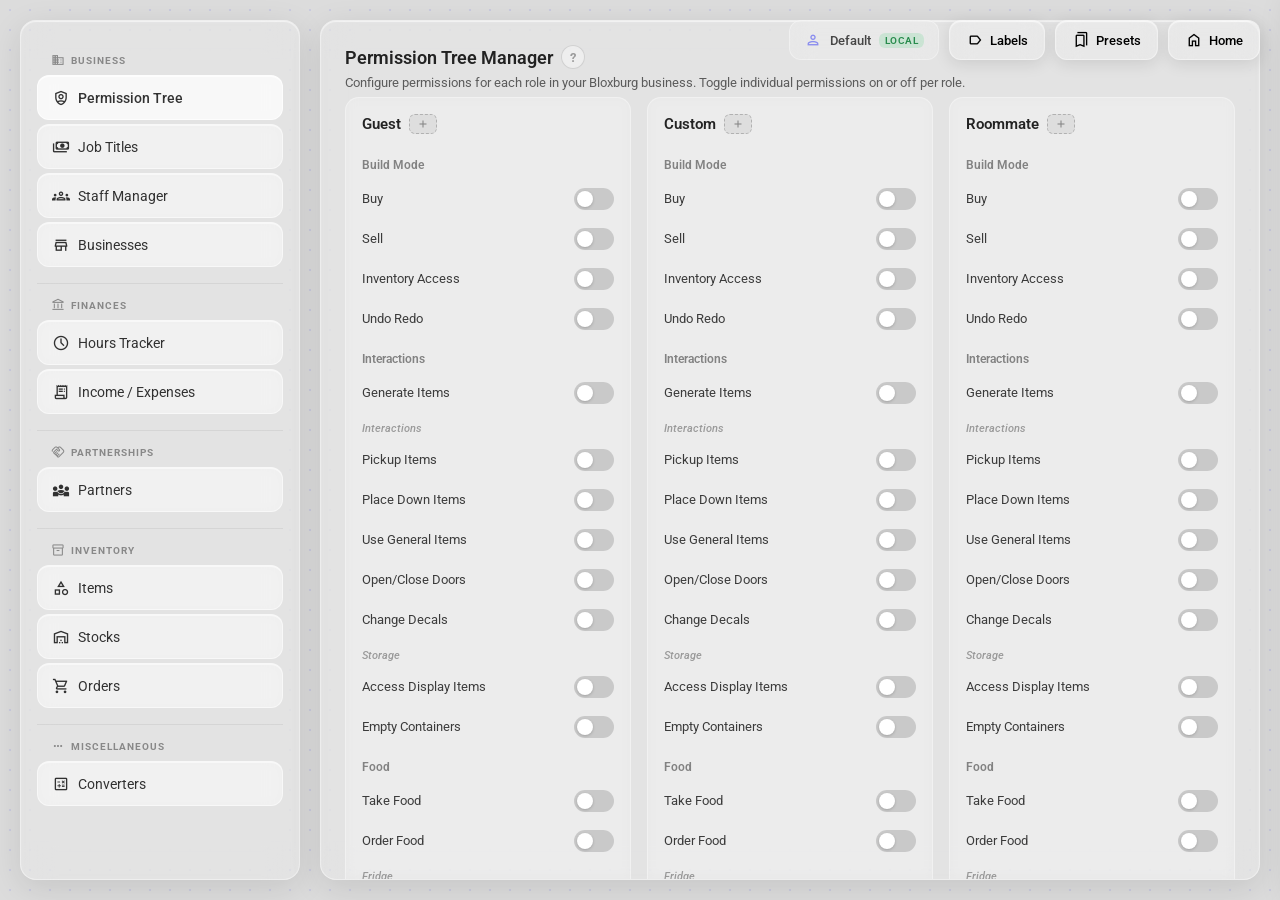
==== commit 09ff4ba4: "1.07 Here is everything new in this commit: - Added a home button to all the apps - Added cloud asse" ====
--- a/bbbusinessman/index.html
+++ b/bbbusinessman/index.html
@@ -218,6 +218,7 @@
 
         .page.active {
             display: flex;
+            gap: 4px;
         }
 
         /* ===== PERMISSION TREE MANAGER ===== */
@@ -1749,6 +1750,116 @@
             margin-top: 16px;
         }
 
+        .InventoryGrid.view-grid {
+            grid-template-columns: repeat(6, 1fr);
+        }
+
+        .InventoryGrid.view-rows {
+            display: flex;
+            flex-direction: column;
+            gap: 6px;
+        }
+
+        .InventoryGrid.view-rows .ItemCard {
+            flex-direction: row;
+            align-items: center;
+            overflow: visible;
+        }
+
+        .InventoryGrid.view-rows .ItemCardImage {
+            width: 48px;
+            height: 48px;
+            min-width: 48px;
+            border-radius: 10px;
+            margin: 10px;
+            margin-right: 0;
+        }
+
+        .InventoryGrid.view-rows .ItemCardBody {
+            flex-direction: row;
+            align-items: center;
+            gap: 12px;
+            flex: 1;
+            padding: 10px 14px;
+        }
+
+        .InventoryGrid.view-rows .ItemCardName { flex: 1; min-width: 0; }
+        .InventoryGrid.view-rows .ItemCardPrice { font-size: 13px; }
+        .InventoryGrid.view-rows .ItemCardActions {
+            position: static;
+            opacity: 0;
+            margin: 0 8px;
+        }
+
+        .InventoryGrid.view-rows .ItemCard:hover .ItemCardActions { opacity: 1; }
+
+        .InventoryGrid.view-rows .AddItemCard {
+            flex-direction: row;
+            min-height: auto;
+            padding: 12px 16px;
+            gap: 8px;
+        }
+
+        .InventoryGrid.view-rows .AddItemCard .material-symbols-outlined {
+            font-size: 20px !important;
+        }
+
+        .ItemCardTypeBadge {
+            font-size: 10px;
+            font-weight: 600;
+            text-transform: uppercase;
+            letter-spacing: 0.3px;
+            padding: 2px 6px;
+            border-radius: 5px;
+            align-self: flex-start;
+        }
+
+        .ItemCardTypeBadge.resell {
+            background: rgba(16, 185, 129, 0.12);
+            color: rgba(5, 120, 80, 0.8);
+        }
+
+        .ItemCardTypeBadge.rental {
+            background: rgba(245, 158, 11, 0.12);
+            color: rgba(180, 110, 0, 0.8);
+        }
+
+        .ItemCardPricing {
+            font-size: 11px;
+            color: rgba(0, 0, 0, 0.4);
+            line-height: 1.3;
+        }
+
+        .ViewToggleBar {
+            display: flex;
+            align-items: center;
+            gap: 6px;
+            margin-bottom: 4px;
+        }
+
+        .ViewToggleBtn {
+            background: rgba(255, 255, 255, 0.2);
+            border: 1px solid rgba(255, 255, 255, 0.3);
+            border-radius: 8px;
+            padding: 4px 8px;
+            cursor: pointer;
+            display: flex;
+            align-items: center;
+            gap: 4px;
+            font-size: 11px;
+            font-weight: 500;
+            color: rgba(0, 0, 0, 0.4);
+            transition: all 0.15s;
+        }
+
+        .ViewToggleBtn:hover { background: rgba(255, 255, 255, 0.35); }
+
+        .ViewToggleBtn.active {
+            background: rgba(99, 102, 241, 0.12);
+            border-color: rgba(99, 102, 241, 0.3);
+            color: rgba(99, 102, 241, 0.8);
+        }
+
         .ItemCard {
             background: rgba(255, 255, 255, 0.25);
             border: 1px solid rgba(255, 255, 255, 0.4);
@@ -1819,7 +1930,6 @@
         .ItemCardPrice {
             font-size: 14px;
             font-weight: 600;
-            color: rgba(0, 0, 0, 0.7);
         }
 
         .AddItemCard {
@@ -2057,13 +2167,42 @@
         }
 
         .StockItemRow .si-stock input {
-            width: 60px;
+            width: 64px;
             text-align: center;
+            padding: 6px 4px;
+            border-radius: 8px;
+            border: 1px solid rgba(255, 255, 255, 0.5);
+            background: rgba(255, 255, 255, 0.3);
+            backdrop-filter: blur(4px);
+            font-size: 13px;
+            font-weight: 600;
+            font-family: 'Roboto', sans-serif;
+            color: rgba(0, 0, 0, 0.7);
+            outline: none;
+            transition: all 0.2s;
+            -moz-appearance: textfield;
+        }
+
+        .StockItemRow .si-stock input::-webkit-inner-spin-button,
+        .StockItemRow .si-stock input::-webkit-outer-spin-button {
+            -webkit-appearance: none;
+            margin: 0;
+        }
+
+        .StockItemRow .si-stock input:focus {
+            background: rgba(255, 255, 255, 0.5);
+            border-color: rgba(99, 102, 241, 0.6);
+            box-shadow: 0 0 0 3px rgba(99, 102, 241, 0.15);
         }
 
         .StockItemRow .si-stock.low input {
-            border-color: rgba(239, 68, 68, 0.5);
+            border-color: rgba(239, 68, 68, 0.4);
+            background: rgba(239, 68, 68, 0.06);
             color: rgba(239, 68, 68, 0.8);
+        }
+
+        .StockItemRow .si-stock.low input:focus {
+            box-shadow: 0 0 0 3px rgba(239, 68, 68, 0.12);
         }
 
         .StockItemRow .si-value {
@@ -2365,6 +2504,37 @@
         .OrderLineItemRow select,
         .OrderLineItemRow input {
             flex: 1;
+            background: rgba(255, 255, 255, 0.3);
+            border: 1px solid rgba(255, 255, 255, 0.5);
+            color: black;
+            padding: 10px 12px;
+            border-radius: 8px;
+            font-size: 13px;
+            outline: none;
+            backdrop-filter: blur(4px);
+            transition: all 0.2s ease;
+            font-family: 'Roboto', sans-serif;
+        }
+
+        .OrderLineItemRow select:focus,
+        .OrderLineItemRow input:focus {
+            background: rgba(255, 255, 255, 0.5);
+            border-color: rgba(99, 102, 241, 0.6);
+            box-shadow: 0 0 0 3px rgba(99, 102, 241, 0.2);
+        }
+
+        .OrderLineItemRow input::placeholder {
+            color: rgba(0, 0, 0, 0.35);
+        }
+
+        .OrderLineItemRow input[type="number"]::-webkit-inner-spin-button,
+        .OrderLineItemRow input[type="number"]::-webkit-outer-spin-button {
+            -webkit-appearance: none;
+            margin: 0;
+        }
+
+        .OrderLineItemRow input[type="number"] {
+            -moz-appearance: textfield;
         }
 
         .OrderLineItemRow .remove-line-btn {
@@ -3013,10 +3183,6 @@
         <button class="GTextBtn" id="labelsTopBtn" onclick="openModal('labelManager')" title="Manage Labels">
             <span class="material-symbols-outlined">label</span>
             Labels
-        </button>
-        <button class="GTextBtn" onclick="openModal('businessLabels')" title="Business Labels">
-            <span class="material-symbols-outlined">store</span>
-            Businesses
         </button>
         <button class="GTextBtn" onclick="openModal('presets')" title="Presets">
             <span class="material-symbols-outlined">bookmarks</span>
@@ -3047,6 +3213,10 @@
                 <div class="SidebarTab" data-page="staff" onclick="switchPage('staff')">
                     <span class="material-symbols-outlined" style="font-size: 18px;">groups</span>
                     Staff Manager
+                </div>
+                <div class="SidebarTab" data-page="businesses" onclick="switchPage('businesses')">
+                    <span class="material-symbols-outlined" style="font-size: 18px;">store</span>
+                    Businesses
                 </div>
             </div>
             <div class="SidebarCategory">
@@ -3218,6 +3388,75 @@
                 </div>
             </div>
 
+            <!-- Businesses Page -->
+            <div class="page" id="page-businesses">
+                <div id="businessesListView">
+                    <div style="display:flex;align-items:center;gap:8px;position:relative;">
+                        <div class="ContentTitle">Businesses</div>
+                        <button class="HelpBtn" onclick="toggleHelp(this, 'businesses')">?</button>
+                    </div>
+                    <div class="ContentDesc">Create and manage your businesses. View income from orders, staff costs, and overview stats for each business.</div>
+                    <div class="BusinessDetailGrid" id="businessDetailGrid"></div>
+                </div>
+                <div id="businessDetailView" style="display:none;">
+                    <div style="display:flex;align-items:center;gap:12px;">
+                        <button class="BackBtn" onclick="closeBusinessDetailView()">
+                            <span class="material-symbols-outlined">arrow_back</span>
+                        </button>
+                        <div class="ContentTitle" id="businessDetailViewTitle">Business</div>
+                    </div>
+                    <div id="businessOverviewStats" style="display:flex;gap:12px;flex-wrap:wrap;margin:12px 0;"></div>
+                    <div id="businessEditView" style="display:none;">
+                        <div style="display:flex;flex-direction:column;gap:12px;">
+                            <div class="InputRow">
+                                <div class="form-group" style="flex:1;">
+                                    <label>Business Name</label>
+                                    <input type="text" id="businessNameInput" placeholder="e.g. Golhem Markets">
+                                </div>
+                                <div class="form-group" style="max-width:60px;">
+                                    <label>Color</label>
+                                    <input type="color" id="businessColorInput" value="#6366f1" style="width:100%;height:38px;border:none;padding:0;cursor:pointer;">
+                                </div>
+                            </div>
+                            <div class="form-group">
+                                <label>Logo</label>
+                                <div id="businessLogoPreview" class="ItemImagePreviewPlaceholder" onclick="document.getElementById('businessLogoFile').click()" style="height:60px;">
+                                    <span class="material-symbols-outlined" style="font-size:20px;">image</span>
+                                    Click to upload or enter URL
+                                </div>
+                                <input type="file" id="businessLogoFile" accept="image/*" style="display:none" onchange="handleBusinessLogoFile(this)">
+                                <input type="text" id="businessLogoUrlInput" placeholder="Or paste logo URL" oninput="previewBusinessLogo(this.value)" style="margin-top:4px;">
+                            </div>
+                            <div class="form-group">
+                                <label>Owner Name</label>
+                                <input type="text" id="businessOwnerInput" placeholder="e.g. Techtoby">
+                            </div>
+                            <div class="form-group">
+                                <label>Owner Profile URL</label>
+                                <input type="text" id="businessOwnerProfileInput" placeholder="e.g. roblox.com/users/...">
+                            </div>
+                            <div class="form-group">
+                                <label>Description</label>
+                                <textarea id="businessDescInput" placeholder="What does this business do?" rows="2" style="resize:vertical;"></textarea>
+                            </div>
+                            <div class="form-group">
+                                <label>Type / Category</label>
+                                <input type="text" id="businessTypeInput" placeholder="e.g. Restaurant, Shop, Café">
+                            </div>
+                        </div>
+                        <input type="hidden" id="editBusinessId" value="">
+                        <div style="display:flex;justify-content:flex-end;gap:8px;margin-top:8px;">
+                            <button class="GTextBtn" onclick="closeBusinessEdit()">Cancel</button>
+                            <button class="GTextBtn primary" onclick="saveBusinessDetail()">
+                                <span class="material-symbols-outlined">check</span>
+                                <span id="saveBusinessBtnText">Save</span>
+                            </button>
+                        </div>
+                    </div>
+                    <div id="businessStatsContent"></div>
+                </div>
+            </div>
+
             <!-- Hours Tracker Page -->
             <div class="page" id="page-hours">
                 <div id="hoursListView">
@@ -3315,6 +3554,18 @@
                 </div>
                 <div class="ContentDesc">Define your product catalog. Create items here, then add them to inventories in the Stocks tab.</div>
                 <div class="InventoryStats" id="inventoryStats"></div>
+                <div class="ViewToggleBar">
+                    <button class="ViewToggleBtn active" id="viewRowBtn" onclick="setInventoryView('rows')" title="Row view">
+                        <span class="material-symbols-outlined" style="font-size:16px;">view_list</span>
+                    </button>
+                    <button class="ViewToggleBtn" id="viewGridBtn" onclick="setInventoryView('grid')" title="Grid view">
+                        <span class="material-symbols-outlined" style="font-size:16px;">grid_view</span>
+                    </button>
+                    <div style="flex:1;"></div>
+                    <select id="inventoryCategoryFilter" onchange="renderInventoryGrid()" style="padding:4px 10px;border-radius:8px;border:1px solid rgba(255,255,255,0.4);background:rgba(255,255,255,0.2);backdrop-filter:blur(10px);font-size:12px;cursor:pointer;">
+                        <option value="all">All Categories</option>
+                    </select>
+                </div>
                 <div class="InventoryGrid" id="inventoryGrid">
                     <div class="AddItemCard" onclick="openAddItemModal()">
                         <span class="material-symbols-outlined" style="font-size: 36px;">add_shopping_cart</span>
@@ -3342,7 +3593,10 @@
                     </div>
                     <div class="InventoryStats" id="stockDetailStats"></div>
                     <div style="display: flex; gap: 8px; flex-wrap: wrap; margin-bottom: 4px; align-items: center;">
-                        <input type="text" id="stockSearchInput" placeholder="Search items..." oninput="renderStockDetail()" style="padding:6px 12px;border-radius:10px;border:1px solid rgba(255,255,255,0.4);background:rgba(255,255,255,0.2);backdrop-filter:blur(10px);font-size:13px;flex:1;min-width:140px;max-width:260px;">
+                        <div style="position:relative;flex:1;min-width:140px;max-width:260px;">
+                            <span class="material-symbols-outlined" style="position:absolute;left:10px;top:50%;transform:translateY(-50%);font-size:18px;color:rgba(0,0,0,0.25);pointer-events:none;">search</span>
+                            <input type="text" id="stockSearchInput" placeholder="Search items..." oninput="renderStockDetail()" style="width:100%;padding:7px 12px 7px 34px;border-radius:10px;border:1px solid rgba(255,255,255,0.5);background:rgba(255,255,255,0.25);backdrop-filter:blur(10px);font-size:13px;font-family:'Roboto',sans-serif;outline:none;transition:all 0.2s;box-sizing:border-box;" onfocus="this.style.background='rgba(255,255,255,0.5)';this.style.borderColor='rgba(99,102,241,0.6)';this.style.boxShadow='0 0 0 3px rgba(99,102,241,0.15)'" onblur="this.style.background='rgba(255,255,255,0.25)';this.style.borderColor='rgba(255,255,255,0.5)';this.style.boxShadow='none'">
+                        </div>
                         <button class="GTextBtn" onclick="openAddItemToStock()" style="padding: 4px 10px; font-size: 12px;">
                             <span class="material-symbols-outlined" style="font-size: 14px;">add</span>
                             Add Item
@@ -3516,75 +3770,6 @@
                 </div>
             </div>
             <div id="presetsList" style="display: flex; flex-direction: column; gap: 8px;"></div>
-        </div>
-    </div>
-
-    <!-- Business Labels Modal -->
-    <div class="ModalOverlay" id="businessLabelsModal" onclick="if(event.target===this)closeModal('businessLabels')">
-        <div class="ModalContent" style="max-width: 480px;">
-            <div class="ModalTitle">
-                <span id="businessModalTitle">Manage Businesses</span>
-                <button class="ModalClose" onclick="closeModal('businessLabels')">
-                    <span class="material-symbols-outlined">close</span>
-                </button>
-            </div>
-            <div id="businessListView">
-                <div class="ContentDesc">Create and manage your businesses. Each business has a name, color, logo, and owner details.</div>
-                <div class="BusinessDetailGrid" id="businessDetailGrid"></div>
-            </div>
-            <div id="businessEditView" style="display:none;">
-                <div style="display:flex;align-items:center;gap:10px;margin-bottom:12px;">
-                    <button class="BackBtn" onclick="closeBusinessEdit()" style="width:28px;height:28px;">
-                        <span class="material-symbols-outlined" style="font-size:18px;">arrow_back</span>
-                    </button>
-                    <span style="font-weight:600;font-size:15px;" id="businessEditTitle">Edit Business</span>
-                </div>
-                <div style="display: flex; flex-direction: column; gap: 12px;">
-                    <div class="InputRow">
-                        <div class="form-group" style="flex: 1;">
-                            <label>Business Name</label>
-                            <input type="text" id="businessNameInput" placeholder="e.g. Golhem Markets">
-                        </div>
-                        <div class="form-group" style="max-width: 60px;">
-                            <label>Color</label>
-                            <input type="color" id="businessColorInput" value="#6366f1" style="width:100%;height:38px;border:none;padding:0;cursor:pointer;">
-                        </div>
-                    </div>
-                    <div class="form-group">
-                        <label>Logo</label>
-                        <div id="businessLogoPreview" class="ItemImagePreviewPlaceholder" onclick="document.getElementById('businessLogoFile').click()" style="height:60px;">
-                            <span class="material-symbols-outlined" style="font-size: 20px;">image</span>
-                            Click to upload or enter URL
-                        </div>
-                        <input type="file" id="businessLogoFile" accept="image/*" style="display:none" onchange="handleBusinessLogoFile(this)">
-                        <input type="text" id="businessLogoUrlInput" placeholder="Or paste logo URL" oninput="previewBusinessLogo(this.value)" style="margin-top: 4px;">
-                    </div>
-                    <div class="form-group">
-                        <label>Owner Name</label>
-                        <input type="text" id="businessOwnerInput" placeholder="e.g. Techtoby">
-                    </div>
-                    <div class="form-group">
-                        <label>Owner Profile URL</label>
-                        <input type="text" id="businessOwnerProfileInput" placeholder="e.g. roblox.com/users/...">
-                    </div>
-                    <div class="form-group">
-                        <label>Description</label>
-                        <textarea id="businessDescInput" placeholder="What does this business do?" rows="2" style="resize:vertical;"></textarea>
-                    </div>
-                    <div class="form-group">
-                        <label>Type / Category</label>
-                        <input type="text" id="businessTypeInput" placeholder="e.g. Restaurant, Shop, Café">
-                    </div>
-                </div>
-                <input type="hidden" id="editBusinessId" value="">
-                <div style="display: flex; justify-content: flex-end; gap: 8px; margin-top: 8px;">
-                    <button class="GTextBtn" onclick="closeBusinessEdit()">Cancel</button>
-                    <button class="GTextBtn primary" onclick="saveBusinessDetail()">
-                        <span class="material-symbols-outlined">check</span>
-                        <span id="saveBusinessBtnText">Save</span>
-                    </button>
-                </div>
-            </div>
         </div>
     </div>
 
@@ -3911,10 +4096,73 @@
                         <input type="text" id="itemCategoryInput" placeholder="e.g. Drinks" list="itemCategoryList">
                         <datalist id="itemCategoryList"></datalist>
                     </div>
-                    <div class="form-group" style="max-width: 120px;">
-                        <label>Price ($)</label>
-                        <input type="number" id="itemPriceInput" placeholder="0" min="0" step="1">
+                    <div class="form-group" style="max-width: 130px;">
+                        <label>Type</label>
+                        <select id="itemTypeInput" onchange="updateItemTypeFields()">
+                            <option value="">Standard</option>
+                            <option value="resell">Resell</option>
+                            <option value="rental">Rental</option>
+                        </select>
                     </div>
+                </div>
+                <div class="InputRow">
+                    <div class="form-group" style="max-width:150px;">
+                        <label>Currency</label>
+                        <select id="itemCurrencyInput" onchange="updateItemCurrencyFields()">
+                            <option value="money">Money ($)</option>
+                            <option value="blockbux">Blockbux (B$)</option>
+                        </select>
+                    </div>
+                </div>
+                <div id="itemStandardPriceFields">
+                    <div class="InputRow">
+                        <div class="form-group" style="flex:1;">
+                            <label id="itemPriceLabel">Price ($)</label>
+                            <input type="number" id="itemPriceInput" placeholder="0" min="0" step="1">
+                        </div>
+                        <div class="form-group" style="flex:1;display:none;" id="itemSecondaryPriceGroup">
+                            <label id="itemSecondaryPriceLabel">Secondary (B$)</label>
+                            <input type="number" id="itemSecondaryPriceInput" placeholder="0" min="0" step="1">
+                        </div>
+                    </div>
+                </div>
+                <div id="itemResellFields" style="display:none;">
+                    <div class="InputRow">
+                        <div class="form-group" style="flex:1;">
+                            <label id="itemResellCostLabel">Original Cost ($)</label>
+                            <input type="number" id="itemOriginalCostInput" placeholder="0" min="0" step="1" oninput="calcItemPricing()">
+                        </div>
+                        <div class="form-group" style="flex:1;">
+                            <label>Profit (%)</label>
+                            <input type="number" id="itemProfitPctInput" placeholder="0" min="0" step="1" oninput="calcItemPricing()">
+                        </div>
+                    </div>
+                    <div class="form-group" style="display:none;" id="itemResellSecondaryGroup">
+                        <label id="itemResellSecondaryLabel">Secondary (B$)</label>
+                        <input type="number" id="itemResellSecondaryInput" placeholder="0" min="0" step="1">
+                    </div>
+                    <div id="itemResellPreview" style="font-size:12px;color:rgba(0,0,0,0.45);padding:4px 0;"></div>
+                </div>
+                <div id="itemRentalFields" style="display:none;">
+                    <div class="InputRow">
+                        <div class="form-group" style="flex:1;">
+                            <label id="itemRentalCostLabel">Original Cost ($)</label>
+                            <input type="number" id="itemRentalCostInput" placeholder="0" min="0" step="1" oninput="calcItemPricing()">
+                        </div>
+                        <div class="form-group" style="flex:1;">
+                            <label>Profit (%)</label>
+                            <input type="number" id="itemRentalProfitInput" placeholder="0" min="0" step="1" oninput="calcItemPricing()">
+                        </div>
+                        <div class="form-group" style="flex:1;">
+                            <label>ROI (periods)</label>
+                            <input type="number" id="itemRoiInput" placeholder="1" min="1" step="1" oninput="calcItemPricing()">
+                        </div>
+                    </div>
+                    <div class="form-group" style="display:none;" id="itemRentalSecondaryGroup">
+                        <label id="itemRentalSecondaryLabel">Secondary (B$)</label>
+                        <input type="number" id="itemRentalSecondaryInput" placeholder="0" min="0" step="1">
+                    </div>
+                    <div id="itemRentalPreview" style="font-size:12px;color:rgba(0,0,0,0.45);padding:4px 0;"></div>
                 </div>
                 <div class="form-group">
                     <label>Notes</label>
@@ -4203,6 +4451,30 @@
         let remoteCursorEls = {};
         let myPresence = { x: 0, y: 0, page: '', typing: null };
 
+        function isSharedProfile() {
+            const profile = getActiveProfile?.();
+            return profile && profile.type === 'shared';
+        }
+
+        async function uploadToCDN(file) {
+            const id = Math.floor(100000 + Math.random() * 900000);
+            const ext = file.name.split('.').pop() || 'png';
+            const filename = `${id}.${ext}`;
+            const resp = await fetch(`${API_BASE}/cdn/techtoby/assets/${filename}`, {
+                method: 'POST',
+                body: file,
+                headers: { 'Content-Type': file.type || 'application/octet-stream' }
+            });
+            const result = await resp.json();
+            if (!result.success) throw new Error(result.message || 'Upload failed');
+            await fetch(`${API_BASE}/db?db=techtoby&table=assets`, {
+                method: 'POST',
+                headers: { 'Content-Type': 'application/json' },
+                body: JSON.stringify({ id, url: result.url })
+            });
+            return result.url;
+        }
+
         function loadProfiles() {
             // Read personal profiles from Settings app
             const settingsProfiles = (JSON.parse(localStorage.getItem(TTC_PROFILES_KEY) || '[]')).map(p => ({
@@ -4252,7 +4524,7 @@
             const data = {};
             PROFILE_DATA_KEYS.forEach(key => {
                 const val = localStorage.getItem(key);
-                if (val) data[key] = val;
+                if (val !== null) data[key] = val;
             });
 
             if (profile.type === 'shared') {
@@ -4262,8 +4534,7 @@
                 // Merge BB data into Settings profile data store
                 const existing = JSON.parse(localStorage.getItem(TTC_DATA_PREFIX + profile.id) || '{}');
                 PROFILE_DATA_KEYS.forEach(key => {
-                    if (data[key]) existing[key] = data[key];
-                    else delete existing[key];
+                    if (data[key] !== undefined) existing[key] = data[key];
                 });
                 localStorage.setItem(TTC_DATA_PREFIX + profile.id, JSON.stringify(existing));
             }
@@ -5069,7 +5340,7 @@
                 const data = {};
                 PROFILE_DATA_KEYS.forEach(key => {
                     const val = localStorage.getItem(key);
-                    if (val) data[key] = val;
+                    if (val !== null) data[key] = val;
                 });
                 const compressed = btoa(unescape(encodeURIComponent(JSON.stringify(data))));
                 const hash = simpleHash(compressed);
@@ -5549,9 +5820,10 @@
             if (pageId === 'hours') renderHoursRecordGrid();
             if (pageId === 'finance') renderFinanceRecordGrid();
             if (pageId === 'partnerships') renderPartnerGrid();
-            if (pageId === 'inventory') renderInventoryGrid();
+            if (pageId === 'inventory') { renderInventoryGrid(); restoreInventoryView(); }
             if (pageId === 'stocks') renderStocksGrid();
             if (pageId === 'orders') renderOrderGrid();
+            if (pageId === 'businesses') renderBusinessDetailGrid();
 
             localStorage.setItem('bbActivePage', pageId);
         }
@@ -5702,6 +5974,7 @@
         }
 
         function loadPermissions() {
+            initPermissions();
             const saved = localStorage.getItem('bbBusinessPermissions');
             if (saved) {
                 const parsed = JSON.parse(saved);
@@ -5737,16 +6010,13 @@
         }
 
         function loadJobTitles() {
-            const saved = localStorage.getItem('bbBusinessJobs');
-            if (saved) {
-                jobTitles = JSON.parse(saved);
-                // Migrate old data
-                jobTitles.forEach(j => {
-                    if (!j.count) j.count = 1;
-                    if (!j.hoursPerDay) j.hoursPerDay = 24;
-                    if (j.disabled === undefined) j.disabled = false;
-                });
-            }
+            jobTitles = JSON.parse(localStorage.getItem('bbBusinessJobs') || '[]');
+            // Migrate old data
+            jobTitles.forEach(j => {
+                if (!j.count) j.count = 1;
+                if (!j.hoursPerDay) j.hoursPerDay = 24;
+                if (j.disabled === undefined) j.disabled = false;
+            });
         }
 
         function saveJobTitles() {
@@ -6206,10 +6476,8 @@
         let roleLabels = {};
 
         function loadLabels() {
-            const s1 = localStorage.getItem('bbPermLabels');
-            if (s1) permLabels = JSON.parse(s1);
-            const s2 = localStorage.getItem('bbRoleLabels');
-            if (s2) roleLabels = JSON.parse(s2);
+            permLabels = JSON.parse(localStorage.getItem('bbPermLabels') || '{}');
+            roleLabels = JSON.parse(localStorage.getItem('bbRoleLabels') || '{}');
         }
 
         function saveLabels() {
@@ -6220,11 +6488,6 @@
         function openModal(id) {
             document.getElementById(id + 'Modal').classList.add('open');
             if (id === 'labelManager') renderLabelEditor();
-            if (id === 'businessLabels') {
-                document.getElementById('businessListView').style.display = '';
-                document.getElementById('businessEditView').style.display = 'none';
-                renderBusinessDetailGrid();
-            }
             if (id === 'rangeCustomizer') {
                 editingRanges = JSON.parse(JSON.stringify(levelRanges));
                 renderRangeEditor();
@@ -6351,10 +6614,16 @@
 
         function loadCustomRanges() {
             const saved = localStorage.getItem('bbCustomRanges');
+            for (const k in levelRanges) delete levelRanges[k];
             if (saved) {
-                const parsed = JSON.parse(saved);
-                for (const k in levelRanges) delete levelRanges[k];
-                Object.assign(levelRanges, parsed);
+                Object.assign(levelRanges, JSON.parse(saved));
+            } else {
+                Object.assign(levelRanges, {
+                    1: { min: 50,  mid: 100,  max: 200,  label: 'Entry' },
+                    2: { min: 150, mid: 300,  max: 500,  label: 'Junior' },
+                    3: { min: 400, mid: 700,  max: 1000, label: 'Senior' },
+                    4: { min: 800, mid: 1200, max: 1800, label: 'Executive' }
+                });
             }
         }
 
@@ -6749,8 +7018,7 @@
         let businessLabels = [];
 
         function loadBusinessLabels() {
-            const saved = localStorage.getItem('bbBusinessLabels');
-            if (saved) businessLabels = JSON.parse(saved);
+            businessLabels = JSON.parse(localStorage.getItem('bbBusinessLabels') || '[]');
         }
 
         function saveBusinessLabels() {
@@ -6788,8 +7056,12 @@
             const grid = document.getElementById('businessDetailGrid');
             let html = '';
             businessLabels.forEach((biz, idx) => {
+                const bizOrders = orders.filter(o => o.businessId === biz.id && o.status === 'completed');
+                const totalIncome = bizOrders.reduce((s, o) => s + (o.total || 0), 0);
+                const staffCount = employees.filter(e => e.businessLabelId === biz.id).length;
+
                 html += `
-                    <div class="BusinessDetailCard">
+                    <div class="BusinessDetailCard" onclick="openBusinessDetailView(${idx})">
                         <div class="bdc-banner" style="background:${biz.color || '#6366f1'};"></div>
                         <div class="bdc-body">
                             <div class="bdc-header">
@@ -6799,13 +7071,16 @@
                                     ${biz.type ? `<div style="font-size:11px;color:rgba(0,0,0,0.4);margin-top:1px;">${escapeHtml(biz.type)}</div>` : ''}
                                 </div>
                             </div>
-                            ${biz.ownerName ? `<div class="bdc-owner"><span class="material-symbols-outlined" style="font-size:14px;">person</span> ${escapeHtml(biz.ownerName)}</div>` : ''}
-                            ${biz.description ? `<div class="bdc-desc">${escapeHtml(biz.description)}</div>` : ''}
+                            <div style="display:flex;gap:12px;margin-top:4px;font-size:12px;color:rgba(0,0,0,0.5);">
+                                <span><span class="material-symbols-outlined" style="font-size:14px;vertical-align:middle;">groups</span> ${staffCount} staff</span>
+                                <span><span class="material-symbols-outlined" style="font-size:14px;vertical-align:middle;">receipt_long</span> ${bizOrders.length} orders</span>
+                                <span style="color:rgba(16,185,129,0.8);font-weight:600;">$${totalIncome.toLocaleString()}</span>
+                            </div>
                             <div class="bdc-actions">
-                                <button class="GTextBtn" onclick="openBusinessEdit(${idx})" style="padding:3px 8px;font-size:11px;">
+                                <button class="GTextBtn" onclick="event.stopPropagation();openBusinessEdit(${idx})" style="padding:3px 8px;font-size:11px;">
                                     <span class="material-symbols-outlined" style="font-size:14px;">edit</span> Edit
                                 </button>
-                                <button class="GTextBtn danger" onclick="removeBusinessLabel(${biz.id})" style="padding:3px 8px;font-size:11px;">
+                                <button class="GTextBtn danger" onclick="event.stopPropagation();removeBusinessLabel(${biz.id})" style="padding:3px 8px;font-size:11px;">
                                     <span class="material-symbols-outlined" style="font-size:14px;">delete</span>
                                 </button>
                             </div>
@@ -6822,13 +7097,128 @@
             grid.innerHTML = html;
         }
 
+        let activeBusinessIdx = -1;
+
+        function openBusinessDetailView(idx) {
+            const biz = businessLabels[idx];
+            if (!biz) return;
+            activeBusinessIdx = idx;
+            document.getElementById('businessesListView').style.display = 'none';
+            document.getElementById('businessDetailView').style.display = '';
+            document.getElementById('businessEditView').style.display = 'none';
+            document.getElementById('businessDetailViewTitle').textContent = biz.name || 'Business';
+            renderBusinessOverview(idx);
+        }
+
+        function closeBusinessDetailView() {
+            document.getElementById('businessesListView').style.display = '';
+            document.getElementById('businessDetailView').style.display = 'none';
+            activeBusinessIdx = -1;
+            renderBusinessDetailGrid();
+        }
+
+        function renderBusinessOverview(idx) {
+            const biz = businessLabels[idx];
+            if (!biz) return;
+
+            const bizOrders = orders.filter(o => o.businessId === biz.id);
+            const completedOrders = bizOrders.filter(o => o.status === 'completed');
+            const pendingOrders = bizOrders.filter(o => o.status === 'pending');
+            const totalIncome = completedOrders.reduce((s, o) => s + (o.total || 0), 0);
+            const bizEmployees = employees.filter(e => e.businessLabelId === biz.id);
+            const staffCost = bizEmployees.reduce((s, emp) => {
+                if (emp.jobIndex !== null && emp.jobIndex !== undefined && emp.jobIndex < jobTitles.length) {
+                    return s + (jobTitles[emp.jobIndex].wage || 0);
+                }
+                return s;
+            }, 0);
+
+            const statsEl = document.getElementById('businessOverviewStats');
+            statsEl.innerHTML = `
+                <div class="InventoryStat"><span class="stat-label">Income</span><span class="stat-value" style="color:rgba(16,185,129,0.8);">$${totalIncome.toLocaleString()}</span></div>
+                <div class="InventoryStat"><span class="stat-label">Staff Cost</span><span class="stat-value" style="color:rgba(239,68,68,0.7);">$${staffCost.toLocaleString()}/pd</span></div>
+                <div class="InventoryStat"><span class="stat-label">Staff</span><span class="stat-value">${bizEmployees.length}</span></div>
+                <div class="InventoryStat"><span class="stat-label">Orders</span><span class="stat-value">${completedOrders.length}</span></div>
+                ${pendingOrders.length > 0 ? `<div class="InventoryStat"><span class="stat-label">Pending</span><span class="stat-value" style="color:rgba(245,158,11,0.8);">${pendingOrders.length}</span></div>` : ''}
+            `;
+
+            const contentEl = document.getElementById('businessStatsContent');
+            let html = '';
+
+            // Staff list
+            html += `<div class="SectionHeader" style="margin-top:16px;">Staff (${bizEmployees.length})</div>`;
+            if (bizEmployees.length === 0) {
+                html += '<div style="font-size:13px;color:rgba(0,0,0,0.4);padding:8px 0;">No employees assigned to this business.</div>';
+            } else {
+                html += '<div style="display:flex;flex-direction:column;gap:4px;">';
+                bizEmployees.forEach(emp => {
+                    const job = (emp.jobIndex !== null && emp.jobIndex !== undefined && emp.jobIndex < jobTitles.length) ? jobTitles[emp.jobIndex] : null;
+                    const wage = job ? job.wage || 0 : 0;
+                    html += `
+                        <div style="display:flex;align-items:center;gap:10px;padding:8px 12px;background:rgba(255,255,255,0.2);border-radius:10px;border:1px solid rgba(255,255,255,0.3);">
+                            ${emp.avatarUrl ? `<img src="${emp.avatarUrl}" style="width:28px;height:28px;border-radius:50%;object-fit:cover;" onerror="this.style.display='none'">` : `<span class="material-symbols-outlined" style="font-size:20px;color:rgba(0,0,0,0.2);">person</span>`}
+                            <span style="font-weight:500;font-size:13px;flex:1;">${escapeHtml(emp.name || emp.username || 'Unknown')}</span>
+                            ${job ? `<span style="font-size:11px;color:rgba(0,0,0,0.4);">${escapeHtml(job.title)}</span>` : ''}
+                            <span style="font-size:12px;color:rgba(239,68,68,0.7);font-weight:600;">$${wage.toLocaleString()}/pd</span>
+                        </div>
+                    `;
+                });
+                html += '</div>';
+            }
+
+            // Recent orders
+            html += `<div class="SectionHeader" style="margin-top:16px;">Recent Orders (${completedOrders.length})</div>`;
+            const recentOrders = bizOrders.slice(-10).reverse();
+            if (recentOrders.length === 0) {
+                html += '<div style="font-size:13px;color:rgba(0,0,0,0.4);padding:8px 0;">No orders for this business yet.</div>';
+            } else {
+                html += '<div style="display:flex;flex-direction:column;gap:4px;">';
+                recentOrders.forEach(order => {
+                    const statusColors = { pending: 'rgba(245,158,11,0.7)', completed: 'rgba(16,185,129,0.7)', cancelled: 'rgba(239,68,68,0.7)' };
+                    const date = order.date ? new Date(order.date).toLocaleDateString() : '';
+                    html += `
+                        <div style="display:flex;align-items:center;gap:10px;padding:8px 12px;background:rgba(255,255,255,0.2);border-radius:10px;border:1px solid rgba(255,255,255,0.3);">
+                            <span style="font-weight:500;font-size:13px;">Order #${order.id}</span>
+                            ${order.customer ? `<span style="font-size:12px;color:rgba(0,0,0,0.4);flex:1;">${escapeHtml(order.customer)}</span>` : '<span style="flex:1;"></span>'}
+                            <span style="font-size:11px;color:rgba(0,0,0,0.3);">${date}</span>
+                            <span style="font-size:11px;font-weight:600;color:${statusColors[order.status] || 'rgba(0,0,0,0.4)'};">${order.status}</span>
+                            <span style="font-size:13px;font-weight:600;color:rgba(16,185,129,0.8);">$${(order.total || 0).toLocaleString()}</span>
+                        </div>
+                    `;
+                });
+                html += '</div>';
+            }
+
+            // Business info
+            html += `<div class="SectionHeader" style="margin-top:16px;">Details</div>`;
+            html += `<div style="display:flex;flex-direction:column;gap:6px;padding:8px 0;">`;
+            if (biz.ownerName) html += `<div style="font-size:13px;color:rgba(0,0,0,0.5);"><span class="material-symbols-outlined" style="font-size:14px;vertical-align:middle;">person</span> Owner: <strong>${escapeHtml(biz.ownerName)}</strong></div>`;
+            if (biz.type) html += `<div style="font-size:13px;color:rgba(0,0,0,0.5);"><span class="material-symbols-outlined" style="font-size:14px;vertical-align:middle;">category</span> Type: ${escapeHtml(biz.type)}</div>`;
+            if (biz.description) html += `<div style="font-size:13px;color:rgba(0,0,0,0.5);"><span class="material-symbols-outlined" style="font-size:14px;vertical-align:middle;">description</span> ${escapeHtml(biz.description)}</div>`;
+            html += `</div>`;
+
+            html += `
+                <div style="display:flex;gap:8px;margin-top:12px;">
+                    <button class="GTextBtn" onclick="openBusinessEdit(${idx})" style="padding:6px 14px;">
+                        <span class="material-symbols-outlined" style="font-size:16px;">edit</span> Edit Business
+                    </button>
+                </div>
+            `;
+
+            contentEl.innerHTML = html;
+        }
+
         function openBusinessEdit(idx) {
             const biz = businessLabels[idx];
             if (!biz) return;
-            document.getElementById('businessListView').style.display = 'none';
+            if (activeBusinessIdx === -1) {
+                openBusinessDetailView(idx);
+            }
             document.getElementById('businessEditView').style.display = '';
+            document.getElementById('businessStatsContent').style.display = 'none';
+            document.getElementById('businessOverviewStats').style.display = 'none';
             document.getElementById('editBusinessId').value = idx;
-            document.getElementById('businessEditTitle').textContent = biz.name || 'Edit Business';
+            document.getElementById('businessDetailViewTitle').textContent = 'Edit ' + (biz.name || 'Business');
             document.getElementById('businessNameInput').value = biz.name || '';
             document.getElementById('businessColorInput').value = biz.color || '#6366f1';
             document.getElementById('businessOwnerInput').value = biz.ownerName || '';
@@ -6844,20 +7234,35 @@
         }
 
         function closeBusinessEdit() {
-            document.getElementById('businessListView').style.display = '';
             document.getElementById('businessEditView').style.display = 'none';
-            renderBusinessDetailGrid();
-        }
-
-        function handleBusinessLogoFile(input) {
+            document.getElementById('businessStatsContent').style.display = '';
+            document.getElementById('businessOverviewStats').style.display = '';
+            if (activeBusinessIdx >= 0) {
+                const biz = businessLabels[activeBusinessIdx];
+                document.getElementById('businessDetailViewTitle').textContent = biz ? biz.name : 'Business';
+                renderBusinessOverview(activeBusinessIdx);
+            } else {
+                closeBusinessDetailView();
+            }
+        }
+
+        async function handleBusinessLogoFile(input) {
             const file = input.files[0];
             if (!file) return;
-            const reader = new FileReader();
-            reader.onload = (e) => {
-                document.getElementById('businessLogoUrlInput').value = e.target.result;
-                previewBusinessLogo(e.target.result);
-            };
-            reader.readAsDataURL(file);
+            if (isSharedProfile()) {
+                try {
+                    const url = await uploadToCDN(file);
+                    document.getElementById('businessLogoUrlInput').value = url;
+                    previewBusinessLogo(url);
+                } catch (e) { console.error('CDN upload failed:', e); }
+            } else {
+                const reader = new FileReader();
+                reader.onload = (e) => {
+                    document.getElementById('businessLogoUrlInput').value = e.target.result;
+                    previewBusinessLogo(e.target.result);
+                };
+                reader.readAsDataURL(file);
+            }
             input.value = '';
         }
 
@@ -6911,8 +7316,7 @@
         let staffFilterBusinessId = null;
 
         function loadEmployees() {
-            const saved = localStorage.getItem('bbBusinessEmployees');
-            if (saved) employees = JSON.parse(saved);
+            employees = JSON.parse(localStorage.getItem('bbBusinessEmployees') || '[]');
         }
 
         function saveEmployees() {
@@ -6993,15 +7397,23 @@
             existing.replaceWith(placeholder);
         }
 
-        function handleEmployeeAvatarFile(event) {
+        async function handleEmployeeAvatarFile(event) {
             const file = event.target.files[0];
             if (!file) return;
-            const reader = new FileReader();
-            reader.onload = (e) => {
-                document.getElementById('employeeAvatarUrl').value = e.target.result;
-                previewEmployeeAvatar();
-            };
-            reader.readAsDataURL(file);
+            if (isSharedProfile()) {
+                try {
+                    const url = await uploadToCDN(file);
+                    document.getElementById('employeeAvatarUrl').value = url;
+                    previewEmployeeAvatar();
+                } catch (e) { console.error('CDN upload failed:', e); }
+            } else {
+                const reader = new FileReader();
+                reader.onload = (e) => {
+                    document.getElementById('employeeAvatarUrl').value = e.target.result;
+                    previewEmployeeAvatar();
+                };
+                reader.readAsDataURL(file);
+            }
             event.target.value = '';
         }
 
@@ -7187,8 +7599,7 @@
         let editingWorkdayId = null;
 
         function loadWorkdayRecords() {
-            const saved = localStorage.getItem('bbWorkdayRecords');
-            if (saved) workdayRecords = JSON.parse(saved);
+            workdayRecords = JSON.parse(localStorage.getItem('bbWorkdayRecords') || '[]');
         }
 
         function saveWorkdayRecords() {
@@ -7417,8 +7828,7 @@
         let editingFinanceRecordId = null;
 
         function loadFinanceRecords() {
-            const saved = localStorage.getItem('bbFinanceRecords');
-            if (saved) financeRecords = JSON.parse(saved);
+            financeRecords = JSON.parse(localStorage.getItem('bbFinanceRecords') || '[]');
         }
 
         function saveFinanceRecords() {
@@ -7599,8 +8009,7 @@
         let editingPartnerIndex = -1;
 
         function loadPartnerships() {
-            const saved = localStorage.getItem('bbPartnerships');
-            if (saved) partnerships = JSON.parse(saved);
+            partnerships = JSON.parse(localStorage.getItem('bbPartnerships') || '[]');
         }
 
         function savePartnerships() {
@@ -7867,44 +8276,148 @@
         function renderInventoryGrid() {
             const grid = document.getElementById('inventoryGrid');
             const statsEl = document.getElementById('inventoryStats');
+            const categoryFilter = document.getElementById('inventoryCategoryFilter')?.value || 'all';
 
             const totalItems = inventoryItems.length;
-            const categories = getItemCategories().length;
+            const categories = getItemCategories();
+
+            // Update category filter dropdown
+            const filterEl = document.getElementById('inventoryCategoryFilter');
+            if (filterEl) {
+                const currentVal = filterEl.value;
+                filterEl.innerHTML = '<option value="all">All Categories</option>' + categories.map(c => `<option value="${escapeHtml(c)}">${escapeHtml(c)}</option>`).join('');
+                filterEl.value = currentVal;
+            }
 
             statsEl.innerHTML = `
                 <div class="InventoryStat"><span class="stat-label">Items</span><span class="stat-value">${totalItems}</span></div>
-                <div class="InventoryStat"><span class="stat-label">Categories</span><span class="stat-value">${categories}</span></div>
+                <div class="InventoryStat"><span class="stat-label">Categories</span><span class="stat-value">${categories.length}</span></div>
             `;
 
-            let html = '';
-            inventoryItems.forEach((item, idx) => {
-                html += `
-                    <div class="ItemCard">
-                        <div class="ItemCardActions">
-                            <button class="StaffCardBtn" onclick="editItem(${idx})" title="Edit">
-                                <span class="material-symbols-outlined" style="font-size:16px">edit</span>
-                            </button>
-                            <button class="StaffCardBtn danger" onclick="deleteItem(${idx})" title="Delete">
-                                <span class="material-symbols-outlined" style="font-size:16px">delete</span>
-                            </button>
-                        </div>
-                        ${item.image ? `<img class="ItemCardImage" src="${item.image}" onerror="this.style.display='none'">` : ''}
-                        <div class="ItemCardBody">
-                            ${item.category ? `<div class="ItemCardCategory">${escapeHtml(item.category)}</div>` : ''}
-                            <div class="ItemCardName">${escapeHtml(item.name)}</div>
-                            <div class="ItemCardPrice">$${(item.price || 0).toLocaleString()}</div>
-                            ${item.notes ? `<div style="font-size:12px;color:rgba(0,0,0,0.4);font-style:italic">${escapeHtml(item.notes)}</div>` : ''}
-                        </div>
+            let filteredItems = inventoryItems.map((item, idx) => ({ ...item, _idx: idx }));
+            if (categoryFilter !== 'all') {
+                filteredItems = filteredItems.filter(i => i.category === categoryFilter);
+            }
+
+            let html = filteredItems.map(item => buildItemCard(item)).join('');
+            html += buildAddItemCard();
+            grid.innerHTML = html;
+        }
+
+        function buildItemCard(item) {
+            const idx = item._idx;
+            const pricingHtml = getItemPricingHtml(item);
+            const typeBadge = item.itemType === 'resell'
+                ? '<div class="ItemCardTypeBadge resell">Resell</div>'
+                : item.itemType === 'rental'
+                ? '<div class="ItemCardTypeBadge rental">Rental</div>'
+                : '';
+            return `
+                <div class="ItemCard">
+                    <div class="ItemCardActions">
+                        <button class="StaffCardBtn" onclick="editItem(${idx})" title="Edit">
+                            <span class="material-symbols-outlined" style="font-size:16px">edit</span>
+                        </button>
+                        <button class="StaffCardBtn danger" onclick="deleteItem(${idx})" title="Delete">
+                            <span class="material-symbols-outlined" style="font-size:16px">delete</span>
+                        </button>
                     </div>
-                `;
-            });
-            html += `
-                <div class="AddItemCard" onclick="openAddItemModal()">
-                    <span class="material-symbols-outlined" style="font-size: 36px;">add_shopping_cart</span>
-                    <span style="font-size: 13px; font-weight: 500;">Add Item</span>
+                    ${item.image ? `<img class="ItemCardImage" src="${item.image}" onerror="this.style.display='none'">` : ''}
+                    <div class="ItemCardBody">
+                        ${item.category ? `<div class="ItemCardCategory">${escapeHtml(item.category)}</div>` : ''}
+                        ${typeBadge}
+                        <div class="ItemCardName">${escapeHtml(item.name)}</div>
+                        <div class="ItemCardPrice">${getItemDisplayPrice(item)}</div>
+                        ${getItemSecondaryPriceHtml(item)}
+                        ${pricingHtml}
+                        ${item.notes ? `<div style="font-size:12px;color:rgba(0,0,0,0.4);font-style:italic">${escapeHtml(item.notes)}</div>` : ''}
+                    </div>
                 </div>
             `;
-            grid.innerHTML = html;
+        }
+
+        function buildAddItemCard() {
+            return `<div class="AddItemCard" onclick="openAddItemModal()">
+                <span class="material-symbols-outlined" style="font-size: 36px;">add_shopping_cart</span>
+                <span style="font-size: 13px; font-weight: 500;">Add Item</span>
+            </div>`;
+        }
+
+        function formatCurrency(amount, currency) {
+            if (currency === 'blockbux') return `<span style="color:#8b5cf6;font-weight:600;">B$${amount.toLocaleString()}</span>`;
+            return `<span style="color:#16a34a;font-weight:600;">$${amount.toLocaleString()}</span>`;
+        }
+
+        function formatCurrencyPlain(amount, currency) {
+            if (currency === 'blockbux') return `B$${amount.toLocaleString()}`;
+            return `$${amount.toLocaleString()}`;
+        }
+
+        function getItemDisplayPrice(item) {
+            const cur = item.currency || 'money';
+            if (item.itemType === 'resell') {
+                const cost = item.originalCost || 0;
+                const pct = item.profitPct || 0;
+                const customerPrice = Math.round(cost + cost * pct / 100);
+                return formatCurrency(customerPrice, cur);
+            } else if (item.itemType === 'rental') {
+                const cost = item.originalCost || 0;
+                const pct = item.profitPct || 0;
+                const roi = item.roi || 1;
+                const customerPrice = Math.round((cost + cost * pct / 100) / roi);
+                return formatCurrency(customerPrice, cur) + `<span style="font-size:11px;color:rgba(0,0,0,0.35);">/period</span>`;
+            }
+            return formatCurrency(item.price || 0, cur);
+        }
+
+        function getItemSecondaryPriceHtml(item) {
+            if (item.currency === 'money' && item.secondaryPrice != null && item.secondaryPrice > 0) {
+                return `<div style="font-size:11px;">${formatCurrency(item.secondaryPrice, 'blockbux')}</div>`;
+            }
+            return '';
+        }
+
+        function getItemPricingHtml(item) {
+            const cur = item.currency || 'money';
+            const fmtC = (v) => formatCurrencyPlain(v, cur);
+            if (item.itemType === 'resell') {
+                const cost = item.originalCost || 0;
+                const pct = item.profitPct || 0;
+                const customerPrice = Math.round(cost + cost * pct / 100);
+                return `<div class="ItemCardPricing">Cost: ${fmtC(cost)} · Profit: ${pct}% · Sells: ${fmtC(customerPrice)}</div>`;
+            } else if (item.itemType === 'rental') {
+                const cost = item.originalCost || 0;
+                const pct = item.profitPct || 0;
+                const roi = item.roi || 1;
+                const totalReturn = Math.round(cost + cost * pct / 100);
+                const perPeriod = Math.round(totalReturn / roi);
+                return `<div class="ItemCardPricing">Cost: ${fmtC(cost)} · ${pct}% profit · ROI: ${roi} periods · ${fmtC(perPeriod)}/period</div>`;
+            }
+            return '';
+        }
+
+        let currentInventoryView = localStorage.getItem('bbInventoryView') || 'rows';
+
+        function setInventoryView(view) {
+            currentInventoryView = view;
+            localStorage.setItem('bbInventoryView', view);
+            const grid = document.getElementById('inventoryGrid');
+            const rowBtn = document.getElementById('viewRowBtn');
+            const gridBtn = document.getElementById('viewGridBtn');
+
+            rowBtn.classList.toggle('active', view === 'rows');
+            gridBtn.classList.toggle('active', view === 'grid');
+
+            grid.className = 'InventoryGrid';
+            if (view === 'rows') {
+                grid.classList.add('view-rows');
+            } else {
+                grid.classList.add('view-grid');
+            }
+        }
+
+        function restoreInventoryView() {
+            setInventoryView(currentInventoryView);
         }
 
         function openAddItemModal() {
@@ -7916,7 +8429,19 @@
             document.getElementById('itemPriceInput').value = '';
             document.getElementById('itemNotesInput').value = '';
             document.getElementById('itemImageUrlInput').value = '';
+            document.getElementById('itemTypeInput').value = '';
+            document.getElementById('itemCurrencyInput').value = 'money';
+            document.getElementById('itemOriginalCostInput').value = '';
+            document.getElementById('itemProfitPctInput').value = '';
+            document.getElementById('itemRentalCostInput').value = '';
+            document.getElementById('itemRentalProfitInput').value = '';
+            document.getElementById('itemRoiInput').value = '';
+            document.getElementById('itemSecondaryPriceInput').value = '';
+            document.getElementById('itemResellSecondaryInput').value = '';
+            document.getElementById('itemRentalSecondaryInput').value = '';
             resetItemImagePreview();
+            updateItemTypeFields();
+            updateItemCurrencyFields();
 
             const dl = document.getElementById('itemCategoryList');
             dl.innerHTML = getItemCategories().map(c => `<option value="${c}">`).join('');
@@ -7934,6 +8459,21 @@
             document.getElementById('itemPriceInput').value = item.price || '';
             document.getElementById('itemNotesInput').value = item.notes || '';
             document.getElementById('itemImageUrlInput').value = item.image || '';
+            document.getElementById('itemTypeInput').value = item.itemType || '';
+            document.getElementById('itemCurrencyInput').value = item.currency || 'money';
+
+            if (item.itemType === 'resell') {
+                document.getElementById('itemOriginalCostInput').value = item.originalCost || '';
+                document.getElementById('itemProfitPctInput').value = item.profitPct || '';
+                document.getElementById('itemResellSecondaryInput').value = item.secondaryPrice || '';
+            } else if (item.itemType === 'rental') {
+                document.getElementById('itemRentalCostInput').value = item.originalCost || '';
+                document.getElementById('itemRentalProfitInput').value = item.profitPct || '';
+                document.getElementById('itemRoiInput').value = item.roi || '';
+                document.getElementById('itemRentalSecondaryInput').value = item.secondaryPrice || '';
+            } else {
+                document.getElementById('itemSecondaryPriceInput').value = item.secondaryPrice || '';
+            }
 
             if (item.image) {
                 showItemImagePreview(item.image);
@@ -7941,20 +8481,31 @@
                 resetItemImagePreview();
             }
 
+            updateItemTypeFields();
+            updateItemCurrencyFields();
+
             const dl = document.getElementById('itemCategoryList');
             dl.innerHTML = getItemCategories().map(c => `<option value="${c}">`).join('');
             openModal('addItem');
         }
 
-        function handleItemImageFile(input) {
+        async function handleItemImageFile(input) {
             const file = input.files[0];
             if (!file) return;
-            const reader = new FileReader();
-            reader.onload = (e) => {
-                document.getElementById('itemImageUrlInput').value = e.target.result;
-                showItemImagePreview(e.target.result);
-            };
-            reader.readAsDataURL(file);
+            if (isSharedProfile()) {
+                try {
+                    const url = await uploadToCDN(file);
+                    document.getElementById('itemImageUrlInput').value = url;
+                    showItemImagePreview(url);
+                } catch (e) { console.error('CDN upload failed:', e); }
+            } else {
+                const reader = new FileReader();
+                reader.onload = (e) => {
+                    document.getElementById('itemImageUrlInput').value = e.target.result;
+                    showItemImagePreview(e.target.result);
+                };
+                reader.readAsDataURL(file);
+            }
             input.value = '';
         }
 
@@ -7991,12 +8542,36 @@
             const name = document.getElementById('itemNameInput').value.trim();
             if (!name) return;
             const category = document.getElementById('itemCategoryInput').value.trim();
-            const price = parseFloat(document.getElementById('itemPriceInput').value) || 0;
             const notes = document.getElementById('itemNotesInput').value.trim();
             const image = document.getElementById('itemImageUrlInput').value.trim() || null;
+            const itemType = document.getElementById('itemTypeInput').value || '';
+            const currency = document.getElementById('itemCurrencyInput').value || 'money';
+
+            const item = { name, category, notes, image, itemType, currency };
+
+            if (itemType === 'resell') {
+                item.originalCost = parseFloat(document.getElementById('itemOriginalCostInput').value) || 0;
+                item.profitPct = parseFloat(document.getElementById('itemProfitPctInput').value) || 0;
+                item.price = Math.round(item.originalCost + item.originalCost * item.profitPct / 100);
+                if (currency === 'money') {
+                    item.secondaryPrice = parseFloat(document.getElementById('itemResellSecondaryInput').value) || 0;
+                }
+            } else if (itemType === 'rental') {
+                item.originalCost = parseFloat(document.getElementById('itemRentalCostInput').value) || 0;
+                item.profitPct = parseFloat(document.getElementById('itemRentalProfitInput').value) || 0;
+                item.roi = parseInt(document.getElementById('itemRoiInput').value) || 1;
+                item.price = Math.round((item.originalCost + item.originalCost * item.profitPct / 100) / item.roi);
+                if (currency === 'money') {
+                    item.secondaryPrice = parseFloat(document.getElementById('itemRentalSecondaryInput').value) || 0;
+                }
+            } else {
+                item.price = parseFloat(document.getElementById('itemPriceInput').value) || 0;
+                if (currency === 'money') {
+                    item.secondaryPrice = parseFloat(document.getElementById('itemSecondaryPriceInput').value) || 0;
+                }
+            }
 
             const editId = document.getElementById('editItemId').value;
-            const item = { name, category, price, notes, image };
 
             if (editId !== '') {
                 const oldItem = inventoryItems[parseInt(editId)];
@@ -8010,6 +8585,57 @@
             saveInventoryItems();
             renderInventoryGrid();
             closeModal('addItem');
+        }
+
+        function updateItemTypeFields() {
+            const type = document.getElementById('itemTypeInput').value;
+            document.getElementById('itemStandardPriceFields').style.display = type === '' ? '' : 'none';
+            document.getElementById('itemResellFields').style.display = type === 'resell' ? '' : 'none';
+            document.getElementById('itemRentalFields').style.display = type === 'rental' ? '' : 'none';
+            updateItemCurrencyFields();
+            calcItemPricing();
+        }
+
+        function updateItemCurrencyFields() {
+            const currency = document.getElementById('itemCurrencyInput').value;
+            const type = document.getElementById('itemTypeInput').value;
+            const isMoney = currency === 'money';
+            const sym = isMoney ? '$' : 'B$';
+            const secSym = isMoney ? 'B$' : '$';
+
+            // Update labels
+            document.getElementById('itemPriceLabel').textContent = `Price (${sym})`;
+            document.getElementById('itemResellCostLabel').textContent = `Original Cost (${sym})`;
+            document.getElementById('itemRentalCostLabel').textContent = `Original Cost (${sym})`;
+
+            // Secondary price fields (only for money currency)
+            document.getElementById('itemSecondaryPriceGroup').style.display = isMoney && type === '' ? '' : 'none';
+            document.getElementById('itemSecondaryPriceLabel').textContent = `Secondary (${secSym})`;
+            document.getElementById('itemResellSecondaryGroup').style.display = isMoney && type === 'resell' ? '' : 'none';
+            document.getElementById('itemResellSecondaryLabel').textContent = `Secondary (${secSym})`;
+            document.getElementById('itemRentalSecondaryGroup').style.display = isMoney && type === 'rental' ? '' : 'none';
+            document.getElementById('itemRentalSecondaryLabel').textContent = `Secondary (${secSym})`;
+
+            calcItemPricing();
+        }
+
+        function calcItemPricing() {
+            const type = document.getElementById('itemTypeInput').value;
+            const currency = document.getElementById('itemCurrencyInput').value;
+            const sym = currency === 'blockbux' ? 'B$' : '$';
+            if (type === 'resell') {
+                const cost = parseFloat(document.getElementById('itemOriginalCostInput').value) || 0;
+                const pct = parseFloat(document.getElementById('itemProfitPctInput').value) || 0;
+                const customerPrice = Math.round(cost + cost * pct / 100);
+                document.getElementById('itemResellPreview').textContent = cost > 0 ? `Customer pays: ${sym}${customerPrice.toLocaleString()} (profit: ${sym}${(customerPrice - cost).toLocaleString()})` : '';
+            } else if (type === 'rental') {
+                const cost = parseFloat(document.getElementById('itemRentalCostInput').value) || 0;
+                const pct = parseFloat(document.getElementById('itemRentalProfitInput').value) || 0;
+                const roi = parseInt(document.getElementById('itemRoiInput').value) || 1;
+                const totalReturn = Math.round(cost + cost * pct / 100);
+                const perPeriod = Math.round(totalReturn / roi);
+                document.getElementById('itemRentalPreview').textContent = cost > 0 ? `Customer pays: ${sym}${perPeriod.toLocaleString()}/period · Total return: ${sym}${totalReturn.toLocaleString()} over ${roi} periods` : '';
+            }
         }
 
         function deleteItem(idx) {
@@ -8036,7 +8662,10 @@
                     const item = inventoryItems.find(i => i.id === si.itemId);
                     return item ? { ...item, stock: si.stock, lowStock: si.lowStock } : null;
                 }).filter(Boolean);
-                const totalValue = items.reduce((s, i) => s + (i.price || 0) * (i.stock != null ? i.stock : 0), 0);
+                const totalValue = items.reduce((s, i) => {
+                    const cost = (i.itemType === 'resell' || i.itemType === 'rental') ? (i.originalCost || 0) : (i.price || 0);
+                    return s + cost * (i.stock != null ? i.stock : 0);
+                }, 0);
                 const itemCount = items.length;
                 const lowStock = items.filter(i => i.stock != null && i.lowStock != null && i.stock <= i.lowStock).length;
 
@@ -8090,8 +8719,13 @@
 
         function openStockDetail(idx) {
             activeStockIdx = idx;
-            document.getElementById('stocksListView').style.display = 'none';
-            document.getElementById('stockDetailView').style.display = '';
+            document.getElementById('stocksListView').style.cssText = `display: none;`;
+            document.getElementById('stockDetailView').style.cssText = `
+                display: flex;
+                flex-direction: column;
+                gap: 6px;
+                animation: fadeIn 0.3s ease;
+            `;
             renderStockDetail();
         }
 
@@ -8118,7 +8752,10 @@
                        (item.category || '').toLowerCase().includes(searchQuery);
             });
 
-            const totalValue = items.reduce((s, i) => s + (i.price || 0) * (i.stock != null ? i.stock : 0), 0);
+            const totalValue = items.reduce((s, i) => {
+                const cost = (i.itemType === 'resell' || i.itemType === 'rental') ? (i.originalCost || 0) : (i.price || 0);
+                return s + cost * (i.stock != null ? i.stock : 0);
+            }, 0);
             const lowStock = items.filter(i => i.stock != null && i.lowStock != null && i.stock <= i.lowStock).length;
 
             document.getElementById('stockDetailStats').innerHTML = `
@@ -8135,16 +8772,45 @@
 
             listEl.innerHTML = items.map(item => {
                 const isLow = item.stock != null && item.lowStock != null && item.stock <= item.lowStock;
-                const value = (item.price || 0) * (item.stock != null ? item.stock : 0);
+                const itemCost = (item.itemType === 'resell' || item.itemType === 'rental') ? (item.originalCost || 0) : (item.price || 0);
+                const value = itemCost * (item.stock != null ? item.stock : 0);
+                const cur = item.currency || 'money';
+                const fmtC = (v) => formatCurrencyPlain(v, cur);
+
+                let priceHtml = '';
+                if (item.itemType === 'resell') {
+                    const cost = item.originalCost || 0;
+                    const customerPrice = item.price || 0;
+                    priceHtml = `<span class="si-price" style="display:flex;flex-direction:column;align-items:flex-end;gap:1px;">
+                        <span style="font-size:11px;color:rgba(0,0,0,0.35);">Cost: ${fmtC(cost)}</span>
+                        <span>${formatCurrency(customerPrice, cur)}</span>
+                    </span>`;
+                } else if (item.itemType === 'rental') {
+                    const cost = item.originalCost || 0;
+                    const customerPrice = item.price || 0;
+                    priceHtml = `<span class="si-price" style="display:flex;flex-direction:column;align-items:flex-end;gap:1px;">
+                        <span style="font-size:11px;color:rgba(0,0,0,0.35);">Cost: ${fmtC(cost)}</span>
+                        <span>${formatCurrency(customerPrice, cur)}/pd</span>
+                    </span>`;
+                } else {
+                    priceHtml = `<span class="si-price">${formatCurrency(item.price || 0, cur)}</span>`;
+                }
+
+                const typeBadge = item.itemType === 'resell'
+                    ? '<span style="font-size:9px;font-weight:700;text-transform:uppercase;padding:1px 5px;border-radius:4px;background:rgba(16,185,129,0.12);color:rgba(5,120,80,0.7);margin-left:4px;">R</span>'
+                    : item.itemType === 'rental'
+                    ? '<span style="font-size:9px;font-weight:700;text-transform:uppercase;padding:1px 5px;border-radius:4px;background:rgba(245,158,11,0.12);color:rgba(180,110,0,0.7);margin-left:4px;">L</span>'
+                    : '';
+
                 return `
                     <div class="StockItemRow">
                         ${item.image ? `<img src="${item.image}" onerror="this.style.display='none'">` : `<span class="material-symbols-outlined" style="font-size:24px;color:rgba(0,0,0,0.2);width:36px;text-align:center;">inventory_2</span>`}
-                        <span class="si-name">${escapeHtml(item.name)}${item.category ? ' <span style="color:rgba(99,102,241,0.6);font-size:11px;">(' + escapeHtml(item.category) + ')</span>' : ''}</span>
-                        <span class="si-price">$${(item.price || 0).toLocaleString()}</span>
+                        <span class="si-name">${escapeHtml(item.name)}${typeBadge}${item.category ? ' <span style="color:rgba(99,102,241,0.6);font-size:11px;">(' + escapeHtml(item.category) + ')</span>' : ''}</span>
+                        ${priceHtml}
                         <div class="si-stock ${isLow ? 'low' : ''}">
                             <input type="number" value="${item.stock != null ? item.stock : ''}" placeholder="∞" min="0" onchange="updateStockQty(${item._idx},'stock',this.value)">
                         </div>
-                        <span class="si-value">$${value.toLocaleString()}</span>
+                        <span class="si-value">${formatCurrency(value, cur)}</span>
                         <button class="si-remove" onclick="removeItemFromStock(${item._idx})" title="Remove from inventory">
                             <span class="material-symbols-outlined" style="font-size:18px">close</span>
                         </button>
@@ -8172,18 +8838,55 @@
                 return;
             }
 
+            // Group available items by category
+            const groups = {};
+            const uncategorized = [];
+            available.forEach(item => {
+                const cat = item.category || '';
+                if (!cat) { uncategorized.push(item); return; }
+                if (!groups[cat]) groups[cat] = [];
+                groups[cat].push(item);
+            });
+
+            function buildItemLabel(item) {
+                return `<label class="stock-add-item-label" data-name="${escapeHtml(item.name.toLowerCase())}" style="display:flex;align-items:center;gap:10px;padding:8px 12px;background:rgba(255,255,255,0.2);border-radius:10px;cursor:pointer;">
+                    <input type="checkbox" value="${item.id}" style="accent-color:#6366f1;">
+                    ${item.image ? `<img src="${item.image}" style="width:32px;height:32px;border-radius:6px;object-fit:cover;" onerror="this.style.display='none'">` : ''}
+                    <span style="flex:1;font-size:14px;">${escapeHtml(item.name)}</span>
+                    <span style="font-size:13px;color:rgba(0,0,0,0.5);">${getItemDisplayPrice(item)}</span>
+                </label>`;
+            }
+
+            let itemsHtml = '';
+            const sortedCats = Object.keys(groups).sort();
+            sortedCats.forEach(cat => {
+                itemsHtml += `<div class="stock-add-category-group">
+                    <div class="CategoryGroupTitle" onclick="this.nextElementSibling.classList.toggle('collapsed')" style="margin:0;padding:6px 0;">
+                        <span class="material-symbols-outlined" style="font-size:16px;">folder</span>
+                        ${escapeHtml(cat)}
+                        <span class="cat-count">${groups[cat].length}</span>
+                    </div>
+                    <div class="CategoryGroupContent" style="display:flex;flex-direction:column;gap:4px;">
+                        ${groups[cat].map(item => buildItemLabel(item)).join('')}
+                    </div>
+                </div>`;
+            });
+            if (uncategorized.length > 0) {
+                itemsHtml += `<div class="stock-add-category-group">
+                    <div class="CategoryGroupTitle" onclick="this.nextElementSibling.classList.toggle('collapsed')" style="margin:0;padding:6px 0;">
+                        <span class="material-symbols-outlined" style="font-size:16px;">folder_off</span>
+                        Uncategorized
+                        <span class="cat-count">${uncategorized.length}</span>
+                    </div>
+                    <div class="CategoryGroupContent" style="display:flex;flex-direction:column;gap:4px;">
+                        ${uncategorized.map(item => buildItemLabel(item)).join('')}
+                    </div>
+                </div>`;
+            }
+
             const overlay = document.createElement('div');
             overlay.className = 'ModalOverlay open';
             overlay.onclick = (e) => { if (e.target === overlay) overlay.remove(); };
-
-            let itemsHtml = available.map(item => `
-                <label style="display:flex;align-items:center;gap:10px;padding:8px 12px;background:rgba(255,255,255,0.2);border-radius:10px;cursor:pointer;">
-                    <input type="checkbox" value="${item.id}" style="accent-color:#6366f1;">
-                    ${item.image ? `<img src="${item.image}" style="width:32px;height:32px;border-radius:6px;object-fit:cover;" onerror="this.style.display='none'">` : ''}
-                    <span style="flex:1;font-size:14px;">${escapeHtml(item.name)}</span>
-                    <span style="font-size:13px;color:rgba(0,0,0,0.5);">$${(item.price || 0).toLocaleString()}</span>
-                </label>
-            `).join('');
 
             overlay.innerHTML = `
                 <div class="ModalContent" style="max-width:420px;">
@@ -8193,7 +8896,11 @@
                             <span class="material-symbols-outlined">close</span>
                         </button>
                     </div>
-                    <div style="display:flex;flex-direction:column;gap:6px;max-height:300px;overflow-y:auto;">
+                    <div style="position:relative;margin-bottom:10px;">
+                        <span class="material-symbols-outlined" style="position:absolute;left:10px;top:50%;transform:translateY(-50%);font-size:18px;color:rgba(0,0,0,0.25);pointer-events:none;">search</span>
+                        <input type="text" id="stockAddItemSearch" placeholder="Search items..." oninput="filterStockAddItems(this.value)" style="width:100%;padding:8px 12px 8px 34px;border-radius:10px;border:1px solid rgba(255,255,255,0.5);background:rgba(255,255,255,0.3);backdrop-filter:blur(4px);font-size:13px;font-family:'Roboto',sans-serif;outline:none;transition:all 0.2s;box-sizing:border-box;" onfocus="this.style.background='rgba(255,255,255,0.5)';this.style.borderColor='rgba(99,102,241,0.6)';this.style.boxShadow='0 0 0 3px rgba(99,102,241,0.15)'" onblur="this.style.background='rgba(255,255,255,0.3)';this.style.borderColor='rgba(255,255,255,0.5)';this.style.boxShadow='none'">
+                    </div>
+                    <div id="stockAddItemsList" style="display:flex;flex-direction:column;gap:6px;max-height:300px;overflow-y:auto;">
                         ${itemsHtml}
                     </div>
                     <div style="display:flex;justify-content:flex-end;gap:8px;margin-top:12px;">
@@ -8216,6 +8923,20 @@
                 renderStockDetail();
                 overlay.remove();
             };
+        }
+
+        function filterStockAddItems(query) {
+            const q = query.toLowerCase().trim();
+            const labels = document.querySelectorAll('.stock-add-item-label');
+            labels.forEach(label => {
+                const name = label.dataset.name || '';
+                label.style.display = !q || name.includes(q) ? '' : 'none';
+            });
+            // Hide category groups with no visible items
+            document.querySelectorAll('.stock-add-category-group').forEach(group => {
+                const visibleLabels = group.querySelectorAll('.stock-add-item-label:not([style*="display: none"])');
+                group.style.display = visibleLabels.length > 0 ? '' : 'none';
+            });
         }
 
         function removeItemFromStock(itemIdx) {
@@ -8343,7 +9064,7 @@
 
             row.innerHTML = `
                 <select onchange="updateOrderPreview()" style="flex:2">${options}</select>
-                <input type="number" value="1" min="1" step="1" onchange="updateOrderPreview()" style="max-width:70px" placeholder="Qty">
+                <input type="number" value="1" min="1" step="1" onchange="updateOrderPreview()" style="flex:0 0 70px" placeholder="Qty">
                 <button class="remove-line-btn" onclick="this.parentElement.remove();updateOrderPreview()">
                     <span class="material-symbols-outlined" style="font-size:18px">close</span>
                 </button>
@@ -8509,6 +9230,11 @@
                 title: 'Staff Manager',
                 text: 'Track your employee roster. Assign each employee a job title and associate them with a business. Use the filter to view staff per business.',
                 example: 'Example: Add "Player123" as a Cashier under "Golhem Markets" business.'
+            },
+            businesses: {
+                title: 'Businesses',
+                text: 'Create and manage your businesses. View income from completed orders, staff costs, employee roster, and recent orders for each business.',
+                example: 'Example: Create "Golhem Markets" with a logo and owner. View its $2,500 income from 15 orders and $400/day staff costs from 3 employees.'
             },
             hours: {
                 title: 'Hours Tracker',
@@ -8624,6 +9350,7 @@
         loadPartnerships();
         loadInventoryItems();
         loadOrders();
+        restoreInventoryView();
         renderLevelDropdown();
 
         // Restore config fields
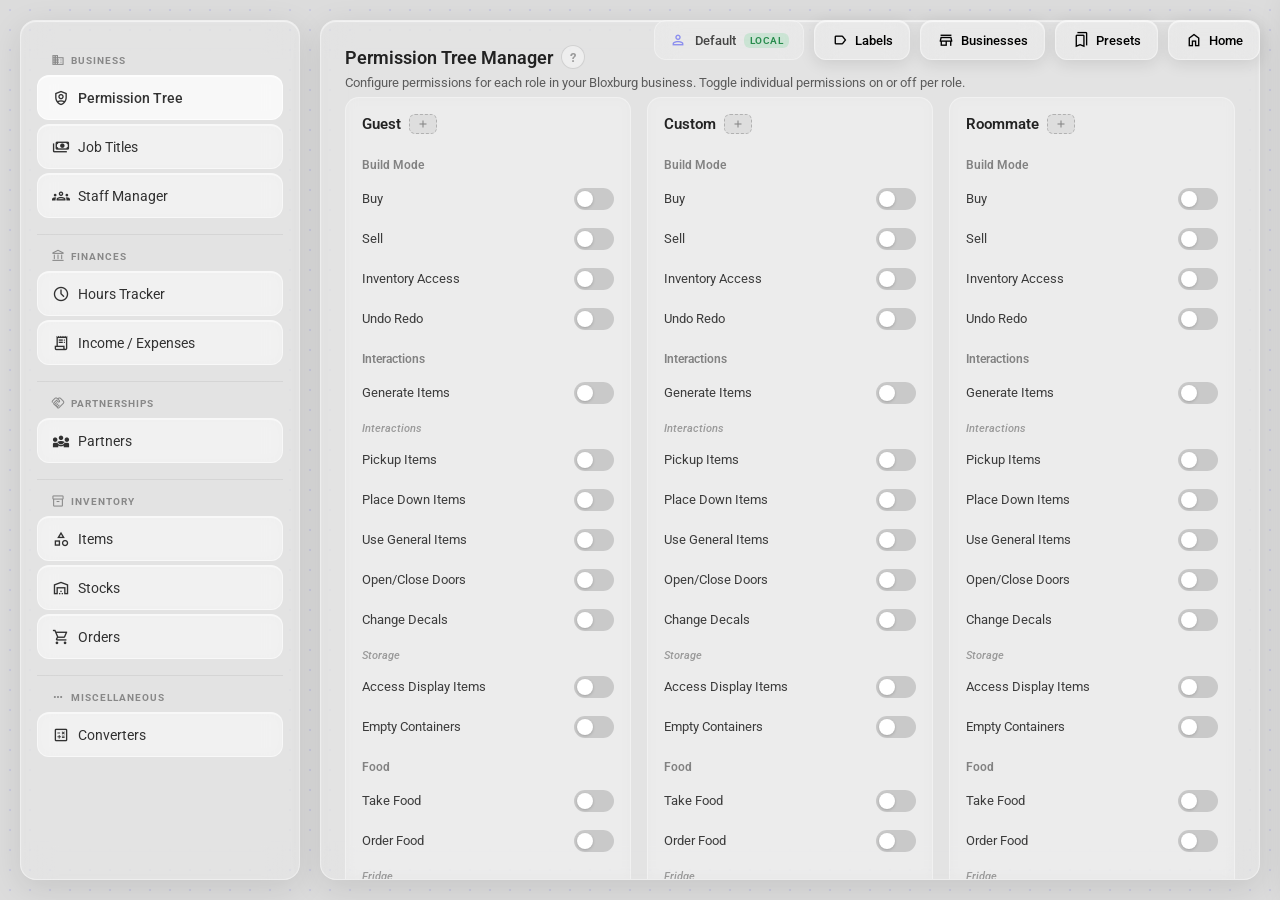
==== commit 435289b5: "1.07 Here is everything new in this commit: - Added a home button to all the apps - UI Tweaks & Impr" ====
--- a/bbbusinessman/index.html
+++ b/bbbusinessman/index.html
@@ -1858,6 +1858,40 @@
             background: rgba(99, 102, 241, 0.12);
             border-color: rgba(99, 102, 241, 0.3);
             color: rgba(99, 102, 241, 0.8);
+        }
+
+        .CategoryGroup {
+            margin-bottom: 12px;
+        }
+
+        .CategoryGroupTitle {
+            font-size: 12px;
+            font-weight: 700;
+            text-transform: uppercase;
+            letter-spacing: 0.5px;
+            color: rgba(0, 0, 0, 0.4);
+            padding: 6px 0;
+            margin-bottom: 6px;
+            border-bottom: 1px solid rgba(0, 0, 0, 0.06);
+            display: flex;
+            align-items: center;
+            gap: 6px;
+            cursor: pointer;
+        }
+
+        .CategoryGroupTitle:hover { color: rgba(0, 0, 0, 0.6); }
+
+        .CategoryGroupTitle .cat-count {
+            font-size: 10px;
+            font-weight: 600;
+            padding: 1px 6px;
+            border-radius: 4px;
+            background: rgba(0, 0, 0, 0.06);
+            color: rgba(0, 0, 0, 0.35);
+        }
+
+        .CategoryGroupContent.collapsed {
+            display: none;
         }
 
         .ItemCard {
@@ -2504,37 +2538,6 @@
         .OrderLineItemRow select,
         .OrderLineItemRow input {
             flex: 1;
-            background: rgba(255, 255, 255, 0.3);
-            border: 1px solid rgba(255, 255, 255, 0.5);
-            color: black;
-            padding: 10px 12px;
-            border-radius: 8px;
-            font-size: 13px;
-            outline: none;
-            backdrop-filter: blur(4px);
-            transition: all 0.2s ease;
-            font-family: 'Roboto', sans-serif;
-        }
-
-        .OrderLineItemRow select:focus,
-        .OrderLineItemRow input:focus {
-            background: rgba(255, 255, 255, 0.5);
-            border-color: rgba(99, 102, 241, 0.6);
-            box-shadow: 0 0 0 3px rgba(99, 102, 241, 0.2);
-        }
-
-        .OrderLineItemRow input::placeholder {
-            color: rgba(0, 0, 0, 0.35);
-        }
-
-        .OrderLineItemRow input[type="number"]::-webkit-inner-spin-button,
-        .OrderLineItemRow input[type="number"]::-webkit-outer-spin-button {
-            -webkit-appearance: none;
-            margin: 0;
-        }
-
-        .OrderLineItemRow input[type="number"] {
-            -moz-appearance: textfield;
         }
 
         .OrderLineItemRow .remove-line-btn {
@@ -3183,6 +3186,10 @@
         <button class="GTextBtn" id="labelsTopBtn" onclick="openModal('labelManager')" title="Manage Labels">
             <span class="material-symbols-outlined">label</span>
             Labels
+        </button>
+        <button class="GTextBtn" onclick="openModal('businessLabels')" title="Business Labels">
+            <span class="material-symbols-outlined">store</span>
+            Businesses
         </button>
         <button class="GTextBtn" onclick="openModal('presets')" title="Presets">
             <span class="material-symbols-outlined">bookmarks</span>
@@ -3213,10 +3220,6 @@
                 <div class="SidebarTab" data-page="staff" onclick="switchPage('staff')">
                     <span class="material-symbols-outlined" style="font-size: 18px;">groups</span>
                     Staff Manager
-                </div>
-                <div class="SidebarTab" data-page="businesses" onclick="switchPage('businesses')">
-                    <span class="material-symbols-outlined" style="font-size: 18px;">store</span>
-                    Businesses
                 </div>
             </div>
             <div class="SidebarCategory">
@@ -3388,75 +3391,6 @@
                 </div>
             </div>
 
-            <!-- Businesses Page -->
-            <div class="page" id="page-businesses">
-                <div id="businessesListView">
-                    <div style="display:flex;align-items:center;gap:8px;position:relative;">
-                        <div class="ContentTitle">Businesses</div>
-                        <button class="HelpBtn" onclick="toggleHelp(this, 'businesses')">?</button>
-                    </div>
-                    <div class="ContentDesc">Create and manage your businesses. View income from orders, staff costs, and overview stats for each business.</div>
-                    <div class="BusinessDetailGrid" id="businessDetailGrid"></div>
-                </div>
-                <div id="businessDetailView" style="display:none;">
-                    <div style="display:flex;align-items:center;gap:12px;">
-                        <button class="BackBtn" onclick="closeBusinessDetailView()">
-                            <span class="material-symbols-outlined">arrow_back</span>
-                        </button>
-                        <div class="ContentTitle" id="businessDetailViewTitle">Business</div>
-                    </div>
-                    <div id="businessOverviewStats" style="display:flex;gap:12px;flex-wrap:wrap;margin:12px 0;"></div>
-                    <div id="businessEditView" style="display:none;">
-                        <div style="display:flex;flex-direction:column;gap:12px;">
-                            <div class="InputRow">
-                                <div class="form-group" style="flex:1;">
-                                    <label>Business Name</label>
-                                    <input type="text" id="businessNameInput" placeholder="e.g. Golhem Markets">
-                                </div>
-                                <div class="form-group" style="max-width:60px;">
-                                    <label>Color</label>
-                                    <input type="color" id="businessColorInput" value="#6366f1" style="width:100%;height:38px;border:none;padding:0;cursor:pointer;">
-                                </div>
-                            </div>
-                            <div class="form-group">
-                                <label>Logo</label>
-                                <div id="businessLogoPreview" class="ItemImagePreviewPlaceholder" onclick="document.getElementById('businessLogoFile').click()" style="height:60px;">
-                                    <span class="material-symbols-outlined" style="font-size:20px;">image</span>
-                                    Click to upload or enter URL
-                                </div>
-                                <input type="file" id="businessLogoFile" accept="image/*" style="display:none" onchange="handleBusinessLogoFile(this)">
-                                <input type="text" id="businessLogoUrlInput" placeholder="Or paste logo URL" oninput="previewBusinessLogo(this.value)" style="margin-top:4px;">
-                            </div>
-                            <div class="form-group">
-                                <label>Owner Name</label>
-                                <input type="text" id="businessOwnerInput" placeholder="e.g. Techtoby">
-                            </div>
-                            <div class="form-group">
-                                <label>Owner Profile URL</label>
-                                <input type="text" id="businessOwnerProfileInput" placeholder="e.g. roblox.com/users/...">
-                            </div>
-                            <div class="form-group">
-                                <label>Description</label>
-                                <textarea id="businessDescInput" placeholder="What does this business do?" rows="2" style="resize:vertical;"></textarea>
-                            </div>
-                            <div class="form-group">
-                                <label>Type / Category</label>
-                                <input type="text" id="businessTypeInput" placeholder="e.g. Restaurant, Shop, Café">
-                            </div>
-                        </div>
-                        <input type="hidden" id="editBusinessId" value="">
-                        <div style="display:flex;justify-content:flex-end;gap:8px;margin-top:8px;">
-                            <button class="GTextBtn" onclick="closeBusinessEdit()">Cancel</button>
-                            <button class="GTextBtn primary" onclick="saveBusinessDetail()">
-                                <span class="material-symbols-outlined">check</span>
-                                <span id="saveBusinessBtnText">Save</span>
-                            </button>
-                        </div>
-                    </div>
-                    <div id="businessStatsContent"></div>
-                </div>
-            </div>
-
             <!-- Hours Tracker Page -->
             <div class="page" id="page-hours">
                 <div id="hoursListView">
@@ -3565,6 +3499,10 @@
                     <select id="inventoryCategoryFilter" onchange="renderInventoryGrid()" style="padding:4px 10px;border-radius:8px;border:1px solid rgba(255,255,255,0.4);background:rgba(255,255,255,0.2);backdrop-filter:blur(10px);font-size:12px;cursor:pointer;">
                         <option value="all">All Categories</option>
                     </select>
+                    <label style="display:flex;align-items:center;gap:4px;font-size:11px;color:rgba(0,0,0,0.4);cursor:pointer;">
+                        <input type="checkbox" id="inventoryGroupByCategory" onchange="renderInventoryGrid()" style="accent-color:#6366f1;">
+                        Group
+                    </label>
                 </div>
                 <div class="InventoryGrid" id="inventoryGrid">
                     <div class="AddItemCard" onclick="openAddItemModal()">
@@ -3770,6 +3708,75 @@
                 </div>
             </div>
             <div id="presetsList" style="display: flex; flex-direction: column; gap: 8px;"></div>
+        </div>
+    </div>
+
+    <!-- Business Labels Modal -->
+    <div class="ModalOverlay" id="businessLabelsModal" onclick="if(event.target===this)closeModal('businessLabels')">
+        <div class="ModalContent" style="max-width: 480px;">
+            <div class="ModalTitle">
+                <span id="businessModalTitle">Manage Businesses</span>
+                <button class="ModalClose" onclick="closeModal('businessLabels')">
+                    <span class="material-symbols-outlined">close</span>
+                </button>
+            </div>
+            <div id="businessListView">
+                <div class="ContentDesc">Create and manage your businesses. Each business has a name, color, logo, and owner details.</div>
+                <div class="BusinessDetailGrid" id="businessDetailGrid"></div>
+            </div>
+            <div id="businessEditView" style="display:none;">
+                <div style="display:flex;align-items:center;gap:10px;margin-bottom:12px;">
+                    <button class="BackBtn" onclick="closeBusinessEdit()" style="width:28px;height:28px;">
+                        <span class="material-symbols-outlined" style="font-size:18px;">arrow_back</span>
+                    </button>
+                    <span style="font-weight:600;font-size:15px;" id="businessEditTitle">Edit Business</span>
+                </div>
+                <div style="display: flex; flex-direction: column; gap: 12px;">
+                    <div class="InputRow">
+                        <div class="form-group" style="flex: 1;">
+                            <label>Business Name</label>
+                            <input type="text" id="businessNameInput" placeholder="e.g. Golhem Markets">
+                        </div>
+                        <div class="form-group" style="max-width: 60px;">
+                            <label>Color</label>
+                            <input type="color" id="businessColorInput" value="#6366f1" style="width:100%;height:38px;border:none;padding:0;cursor:pointer;">
+                        </div>
+                    </div>
+                    <div class="form-group">
+                        <label>Logo</label>
+                        <div id="businessLogoPreview" class="ItemImagePreviewPlaceholder" onclick="document.getElementById('businessLogoFile').click()" style="height:60px;">
+                            <span class="material-symbols-outlined" style="font-size: 20px;">image</span>
+                            Click to upload or enter URL
+                        </div>
+                        <input type="file" id="businessLogoFile" accept="image/*" style="display:none" onchange="handleBusinessLogoFile(this)">
+                        <input type="text" id="businessLogoUrlInput" placeholder="Or paste logo URL" oninput="previewBusinessLogo(this.value)" style="margin-top: 4px;">
+                    </div>
+                    <div class="form-group">
+                        <label>Owner Name</label>
+                        <input type="text" id="businessOwnerInput" placeholder="e.g. Techtoby">
+                    </div>
+                    <div class="form-group">
+                        <label>Owner Profile URL</label>
+                        <input type="text" id="businessOwnerProfileInput" placeholder="e.g. roblox.com/users/...">
+                    </div>
+                    <div class="form-group">
+                        <label>Description</label>
+                        <textarea id="businessDescInput" placeholder="What does this business do?" rows="2" style="resize:vertical;"></textarea>
+                    </div>
+                    <div class="form-group">
+                        <label>Type / Category</label>
+                        <input type="text" id="businessTypeInput" placeholder="e.g. Restaurant, Shop, Café">
+                    </div>
+                </div>
+                <input type="hidden" id="editBusinessId" value="">
+                <div style="display: flex; justify-content: flex-end; gap: 8px; margin-top: 8px;">
+                    <button class="GTextBtn" onclick="closeBusinessEdit()">Cancel</button>
+                    <button class="GTextBtn primary" onclick="saveBusinessDetail()">
+                        <span class="material-symbols-outlined">check</span>
+                        <span id="saveBusinessBtnText">Save</span>
+                    </button>
+                </div>
+            </div>
         </div>
     </div>
 
@@ -4451,30 +4458,6 @@
         let remoteCursorEls = {};
         let myPresence = { x: 0, y: 0, page: '', typing: null };
 
-        function isSharedProfile() {
-            const profile = getActiveProfile?.();
-            return profile && profile.type === 'shared';
-        }
-
-        async function uploadToCDN(file) {
-            const id = Math.floor(100000 + Math.random() * 900000);
-            const ext = file.name.split('.').pop() || 'png';
-            const filename = `${id}.${ext}`;
-            const resp = await fetch(`${API_BASE}/cdn/techtoby/assets/${filename}`, {
-                method: 'POST',
-                body: file,
-                headers: { 'Content-Type': file.type || 'application/octet-stream' }
-            });
-            const result = await resp.json();
-            if (!result.success) throw new Error(result.message || 'Upload failed');
-            await fetch(`${API_BASE}/db?db=techtoby&table=assets`, {
-                method: 'POST',
-                headers: { 'Content-Type': 'application/json' },
-                body: JSON.stringify({ id, url: result.url })
-            });
-            return result.url;
-        }
-
         function loadProfiles() {
             // Read personal profiles from Settings app
             const settingsProfiles = (JSON.parse(localStorage.getItem(TTC_PROFILES_KEY) || '[]')).map(p => ({
@@ -4524,7 +4507,7 @@
             const data = {};
             PROFILE_DATA_KEYS.forEach(key => {
                 const val = localStorage.getItem(key);
-                if (val !== null) data[key] = val;
+                if (val) data[key] = val;
             });
 
             if (profile.type === 'shared') {
@@ -4534,7 +4517,8 @@
                 // Merge BB data into Settings profile data store
                 const existing = JSON.parse(localStorage.getItem(TTC_DATA_PREFIX + profile.id) || '{}');
                 PROFILE_DATA_KEYS.forEach(key => {
-                    if (data[key] !== undefined) existing[key] = data[key];
+                    if (data[key]) existing[key] = data[key];
+                    else delete existing[key];
                 });
                 localStorage.setItem(TTC_DATA_PREFIX + profile.id, JSON.stringify(existing));
             }
@@ -5340,7 +5324,7 @@
                 const data = {};
                 PROFILE_DATA_KEYS.forEach(key => {
                     const val = localStorage.getItem(key);
-                    if (val !== null) data[key] = val;
+                    if (val) data[key] = val;
                 });
                 const compressed = btoa(unescape(encodeURIComponent(JSON.stringify(data))));
                 const hash = simpleHash(compressed);
@@ -5823,7 +5807,6 @@
             if (pageId === 'inventory') { renderInventoryGrid(); restoreInventoryView(); }
             if (pageId === 'stocks') renderStocksGrid();
             if (pageId === 'orders') renderOrderGrid();
-            if (pageId === 'businesses') renderBusinessDetailGrid();
 
             localStorage.setItem('bbActivePage', pageId);
         }
@@ -5974,7 +5957,6 @@
         }
 
         function loadPermissions() {
-            initPermissions();
             const saved = localStorage.getItem('bbBusinessPermissions');
             if (saved) {
                 const parsed = JSON.parse(saved);
@@ -6010,13 +5992,16 @@
         }
 
         function loadJobTitles() {
-            jobTitles = JSON.parse(localStorage.getItem('bbBusinessJobs') || '[]');
-            // Migrate old data
-            jobTitles.forEach(j => {
-                if (!j.count) j.count = 1;
-                if (!j.hoursPerDay) j.hoursPerDay = 24;
-                if (j.disabled === undefined) j.disabled = false;
-            });
+            const saved = localStorage.getItem('bbBusinessJobs');
+            if (saved) {
+                jobTitles = JSON.parse(saved);
+                // Migrate old data
+                jobTitles.forEach(j => {
+                    if (!j.count) j.count = 1;
+                    if (!j.hoursPerDay) j.hoursPerDay = 24;
+                    if (j.disabled === undefined) j.disabled = false;
+                });
+            }
         }
 
         function saveJobTitles() {
@@ -6476,8 +6461,10 @@
         let roleLabels = {};
 
         function loadLabels() {
-            permLabels = JSON.parse(localStorage.getItem('bbPermLabels') || '{}');
-            roleLabels = JSON.parse(localStorage.getItem('bbRoleLabels') || '{}');
+            const s1 = localStorage.getItem('bbPermLabels');
+            if (s1) permLabels = JSON.parse(s1);
+            const s2 = localStorage.getItem('bbRoleLabels');
+            if (s2) roleLabels = JSON.parse(s2);
         }
 
         function saveLabels() {
@@ -6488,6 +6475,11 @@
         function openModal(id) {
             document.getElementById(id + 'Modal').classList.add('open');
             if (id === 'labelManager') renderLabelEditor();
+            if (id === 'businessLabels') {
+                document.getElementById('businessListView').style.display = '';
+                document.getElementById('businessEditView').style.display = 'none';
+                renderBusinessDetailGrid();
+            }
             if (id === 'rangeCustomizer') {
                 editingRanges = JSON.parse(JSON.stringify(levelRanges));
                 renderRangeEditor();
@@ -6614,16 +6606,10 @@
 
         function loadCustomRanges() {
             const saved = localStorage.getItem('bbCustomRanges');
-            for (const k in levelRanges) delete levelRanges[k];
             if (saved) {
-                Object.assign(levelRanges, JSON.parse(saved));
-            } else {
-                Object.assign(levelRanges, {
-                    1: { min: 50,  mid: 100,  max: 200,  label: 'Entry' },
-                    2: { min: 150, mid: 300,  max: 500,  label: 'Junior' },
-                    3: { min: 400, mid: 700,  max: 1000, label: 'Senior' },
-                    4: { min: 800, mid: 1200, max: 1800, label: 'Executive' }
-                });
+                const parsed = JSON.parse(saved);
+                for (const k in levelRanges) delete levelRanges[k];
+                Object.assign(levelRanges, parsed);
             }
         }
 
@@ -7018,7 +7004,8 @@
         let businessLabels = [];
 
         function loadBusinessLabels() {
-            businessLabels = JSON.parse(localStorage.getItem('bbBusinessLabels') || '[]');
+            const saved = localStorage.getItem('bbBusinessLabels');
+            if (saved) businessLabels = JSON.parse(saved);
         }
 
         function saveBusinessLabels() {
@@ -7056,12 +7043,8 @@
             const grid = document.getElementById('businessDetailGrid');
             let html = '';
             businessLabels.forEach((biz, idx) => {
-                const bizOrders = orders.filter(o => o.businessId === biz.id && o.status === 'completed');
-                const totalIncome = bizOrders.reduce((s, o) => s + (o.total || 0), 0);
-                const staffCount = employees.filter(e => e.businessLabelId === biz.id).length;
-
                 html += `
-                    <div class="BusinessDetailCard" onclick="openBusinessDetailView(${idx})">
+                    <div class="BusinessDetailCard">
                         <div class="bdc-banner" style="background:${biz.color || '#6366f1'};"></div>
                         <div class="bdc-body">
                             <div class="bdc-header">
@@ -7071,16 +7054,13 @@
                                     ${biz.type ? `<div style="font-size:11px;color:rgba(0,0,0,0.4);margin-top:1px;">${escapeHtml(biz.type)}</div>` : ''}
                                 </div>
                             </div>
-                            <div style="display:flex;gap:12px;margin-top:4px;font-size:12px;color:rgba(0,0,0,0.5);">
-                                <span><span class="material-symbols-outlined" style="font-size:14px;vertical-align:middle;">groups</span> ${staffCount} staff</span>
-                                <span><span class="material-symbols-outlined" style="font-size:14px;vertical-align:middle;">receipt_long</span> ${bizOrders.length} orders</span>
-                                <span style="color:rgba(16,185,129,0.8);font-weight:600;">$${totalIncome.toLocaleString()}</span>
-                            </div>
+                            ${biz.ownerName ? `<div class="bdc-owner"><span class="material-symbols-outlined" style="font-size:14px;">person</span> ${escapeHtml(biz.ownerName)}</div>` : ''}
+                            ${biz.description ? `<div class="bdc-desc">${escapeHtml(biz.description)}</div>` : ''}
                             <div class="bdc-actions">
-                                <button class="GTextBtn" onclick="event.stopPropagation();openBusinessEdit(${idx})" style="padding:3px 8px;font-size:11px;">
+                                <button class="GTextBtn" onclick="openBusinessEdit(${idx})" style="padding:3px 8px;font-size:11px;">
                                     <span class="material-symbols-outlined" style="font-size:14px;">edit</span> Edit
                                 </button>
-                                <button class="GTextBtn danger" onclick="event.stopPropagation();removeBusinessLabel(${biz.id})" style="padding:3px 8px;font-size:11px;">
+                                <button class="GTextBtn danger" onclick="removeBusinessLabel(${biz.id})" style="padding:3px 8px;font-size:11px;">
                                     <span class="material-symbols-outlined" style="font-size:14px;">delete</span>
                                 </button>
                             </div>
@@ -7097,128 +7077,13 @@
             grid.innerHTML = html;
         }
 
-        let activeBusinessIdx = -1;
-
-        function openBusinessDetailView(idx) {
-            const biz = businessLabels[idx];
-            if (!biz) return;
-            activeBusinessIdx = idx;
-            document.getElementById('businessesListView').style.display = 'none';
-            document.getElementById('businessDetailView').style.display = '';
-            document.getElementById('businessEditView').style.display = 'none';
-            document.getElementById('businessDetailViewTitle').textContent = biz.name || 'Business';
-            renderBusinessOverview(idx);
-        }
-
-        function closeBusinessDetailView() {
-            document.getElementById('businessesListView').style.display = '';
-            document.getElementById('businessDetailView').style.display = 'none';
-            activeBusinessIdx = -1;
-            renderBusinessDetailGrid();
-        }
-
-        function renderBusinessOverview(idx) {
-            const biz = businessLabels[idx];
-            if (!biz) return;
-
-            const bizOrders = orders.filter(o => o.businessId === biz.id);
-            const completedOrders = bizOrders.filter(o => o.status === 'completed');
-            const pendingOrders = bizOrders.filter(o => o.status === 'pending');
-            const totalIncome = completedOrders.reduce((s, o) => s + (o.total || 0), 0);
-            const bizEmployees = employees.filter(e => e.businessLabelId === biz.id);
-            const staffCost = bizEmployees.reduce((s, emp) => {
-                if (emp.jobIndex !== null && emp.jobIndex !== undefined && emp.jobIndex < jobTitles.length) {
-                    return s + (jobTitles[emp.jobIndex].wage || 0);
-                }
-                return s;
-            }, 0);
-
-            const statsEl = document.getElementById('businessOverviewStats');
-            statsEl.innerHTML = `
-                <div class="InventoryStat"><span class="stat-label">Income</span><span class="stat-value" style="color:rgba(16,185,129,0.8);">$${totalIncome.toLocaleString()}</span></div>
-                <div class="InventoryStat"><span class="stat-label">Staff Cost</span><span class="stat-value" style="color:rgba(239,68,68,0.7);">$${staffCost.toLocaleString()}/pd</span></div>
-                <div class="InventoryStat"><span class="stat-label">Staff</span><span class="stat-value">${bizEmployees.length}</span></div>
-                <div class="InventoryStat"><span class="stat-label">Orders</span><span class="stat-value">${completedOrders.length}</span></div>
-                ${pendingOrders.length > 0 ? `<div class="InventoryStat"><span class="stat-label">Pending</span><span class="stat-value" style="color:rgba(245,158,11,0.8);">${pendingOrders.length}</span></div>` : ''}
-            `;
-
-            const contentEl = document.getElementById('businessStatsContent');
-            let html = '';
-
-            // Staff list
-            html += `<div class="SectionHeader" style="margin-top:16px;">Staff (${bizEmployees.length})</div>`;
-            if (bizEmployees.length === 0) {
-                html += '<div style="font-size:13px;color:rgba(0,0,0,0.4);padding:8px 0;">No employees assigned to this business.</div>';
-            } else {
-                html += '<div style="display:flex;flex-direction:column;gap:4px;">';
-                bizEmployees.forEach(emp => {
-                    const job = (emp.jobIndex !== null && emp.jobIndex !== undefined && emp.jobIndex < jobTitles.length) ? jobTitles[emp.jobIndex] : null;
-                    const wage = job ? job.wage || 0 : 0;
-                    html += `
-                        <div style="display:flex;align-items:center;gap:10px;padding:8px 12px;background:rgba(255,255,255,0.2);border-radius:10px;border:1px solid rgba(255,255,255,0.3);">
-                            ${emp.avatarUrl ? `<img src="${emp.avatarUrl}" style="width:28px;height:28px;border-radius:50%;object-fit:cover;" onerror="this.style.display='none'">` : `<span class="material-symbols-outlined" style="font-size:20px;color:rgba(0,0,0,0.2);">person</span>`}
-                            <span style="font-weight:500;font-size:13px;flex:1;">${escapeHtml(emp.name || emp.username || 'Unknown')}</span>
-                            ${job ? `<span style="font-size:11px;color:rgba(0,0,0,0.4);">${escapeHtml(job.title)}</span>` : ''}
-                            <span style="font-size:12px;color:rgba(239,68,68,0.7);font-weight:600;">$${wage.toLocaleString()}/pd</span>
-                        </div>
-                    `;
-                });
-                html += '</div>';
-            }
-
-            // Recent orders
-            html += `<div class="SectionHeader" style="margin-top:16px;">Recent Orders (${completedOrders.length})</div>`;
-            const recentOrders = bizOrders.slice(-10).reverse();
-            if (recentOrders.length === 0) {
-                html += '<div style="font-size:13px;color:rgba(0,0,0,0.4);padding:8px 0;">No orders for this business yet.</div>';
-            } else {
-                html += '<div style="display:flex;flex-direction:column;gap:4px;">';
-                recentOrders.forEach(order => {
-                    const statusColors = { pending: 'rgba(245,158,11,0.7)', completed: 'rgba(16,185,129,0.7)', cancelled: 'rgba(239,68,68,0.7)' };
-                    const date = order.date ? new Date(order.date).toLocaleDateString() : '';
-                    html += `
-                        <div style="display:flex;align-items:center;gap:10px;padding:8px 12px;background:rgba(255,255,255,0.2);border-radius:10px;border:1px solid rgba(255,255,255,0.3);">
-                            <span style="font-weight:500;font-size:13px;">Order #${order.id}</span>
-                            ${order.customer ? `<span style="font-size:12px;color:rgba(0,0,0,0.4);flex:1;">${escapeHtml(order.customer)}</span>` : '<span style="flex:1;"></span>'}
-                            <span style="font-size:11px;color:rgba(0,0,0,0.3);">${date}</span>
-                            <span style="font-size:11px;font-weight:600;color:${statusColors[order.status] || 'rgba(0,0,0,0.4)'};">${order.status}</span>
-                            <span style="font-size:13px;font-weight:600;color:rgba(16,185,129,0.8);">$${(order.total || 0).toLocaleString()}</span>
-                        </div>
-                    `;
-                });
-                html += '</div>';
-            }
-
-            // Business info
-            html += `<div class="SectionHeader" style="margin-top:16px;">Details</div>`;
-            html += `<div style="display:flex;flex-direction:column;gap:6px;padding:8px 0;">`;
-            if (biz.ownerName) html += `<div style="font-size:13px;color:rgba(0,0,0,0.5);"><span class="material-symbols-outlined" style="font-size:14px;vertical-align:middle;">person</span> Owner: <strong>${escapeHtml(biz.ownerName)}</strong></div>`;
-            if (biz.type) html += `<div style="font-size:13px;color:rgba(0,0,0,0.5);"><span class="material-symbols-outlined" style="font-size:14px;vertical-align:middle;">category</span> Type: ${escapeHtml(biz.type)}</div>`;
-            if (biz.description) html += `<div style="font-size:13px;color:rgba(0,0,0,0.5);"><span class="material-symbols-outlined" style="font-size:14px;vertical-align:middle;">description</span> ${escapeHtml(biz.description)}</div>`;
-            html += `</div>`;
-
-            html += `
-                <div style="display:flex;gap:8px;margin-top:12px;">
-                    <button class="GTextBtn" onclick="openBusinessEdit(${idx})" style="padding:6px 14px;">
-                        <span class="material-symbols-outlined" style="font-size:16px;">edit</span> Edit Business
-                    </button>
-                </div>
-            `;
-
-            contentEl.innerHTML = html;
-        }
-
         function openBusinessEdit(idx) {
             const biz = businessLabels[idx];
             if (!biz) return;
-            if (activeBusinessIdx === -1) {
-                openBusinessDetailView(idx);
-            }
+            document.getElementById('businessListView').style.display = 'none';
             document.getElementById('businessEditView').style.display = '';
-            document.getElementById('businessStatsContent').style.display = 'none';
-            document.getElementById('businessOverviewStats').style.display = 'none';
             document.getElementById('editBusinessId').value = idx;
-            document.getElementById('businessDetailViewTitle').textContent = 'Edit ' + (biz.name || 'Business');
+            document.getElementById('businessEditTitle').textContent = biz.name || 'Edit Business';
             document.getElementById('businessNameInput').value = biz.name || '';
             document.getElementById('businessColorInput').value = biz.color || '#6366f1';
             document.getElementById('businessOwnerInput').value = biz.ownerName || '';
@@ -7234,35 +7099,20 @@
         }
 
         function closeBusinessEdit() {
+            document.getElementById('businessListView').style.display = '';
             document.getElementById('businessEditView').style.display = 'none';
-            document.getElementById('businessStatsContent').style.display = '';
-            document.getElementById('businessOverviewStats').style.display = '';
-            if (activeBusinessIdx >= 0) {
-                const biz = businessLabels[activeBusinessIdx];
-                document.getElementById('businessDetailViewTitle').textContent = biz ? biz.name : 'Business';
-                renderBusinessOverview(activeBusinessIdx);
-            } else {
-                closeBusinessDetailView();
-            }
-        }
-
-        async function handleBusinessLogoFile(input) {
+            renderBusinessDetailGrid();
+        }
+
+        function handleBusinessLogoFile(input) {
             const file = input.files[0];
             if (!file) return;
-            if (isSharedProfile()) {
-                try {
-                    const url = await uploadToCDN(file);
-                    document.getElementById('businessLogoUrlInput').value = url;
-                    previewBusinessLogo(url);
-                } catch (e) { console.error('CDN upload failed:', e); }
-            } else {
-                const reader = new FileReader();
-                reader.onload = (e) => {
-                    document.getElementById('businessLogoUrlInput').value = e.target.result;
-                    previewBusinessLogo(e.target.result);
-                };
-                reader.readAsDataURL(file);
-            }
+            const reader = new FileReader();
+            reader.onload = (e) => {
+                document.getElementById('businessLogoUrlInput').value = e.target.result;
+                previewBusinessLogo(e.target.result);
+            };
+            reader.readAsDataURL(file);
             input.value = '';
         }
 
@@ -7316,7 +7166,8 @@
         let staffFilterBusinessId = null;
 
         function loadEmployees() {
-            employees = JSON.parse(localStorage.getItem('bbBusinessEmployees') || '[]');
+            const saved = localStorage.getItem('bbBusinessEmployees');
+            if (saved) employees = JSON.parse(saved);
         }
 
         function saveEmployees() {
@@ -7397,23 +7248,15 @@
             existing.replaceWith(placeholder);
         }
 
-        async function handleEmployeeAvatarFile(event) {
+        function handleEmployeeAvatarFile(event) {
             const file = event.target.files[0];
             if (!file) return;
-            if (isSharedProfile()) {
-                try {
-                    const url = await uploadToCDN(file);
-                    document.getElementById('employeeAvatarUrl').value = url;
-                    previewEmployeeAvatar();
-                } catch (e) { console.error('CDN upload failed:', e); }
-            } else {
-                const reader = new FileReader();
-                reader.onload = (e) => {
-                    document.getElementById('employeeAvatarUrl').value = e.target.result;
-                    previewEmployeeAvatar();
-                };
-                reader.readAsDataURL(file);
-            }
+            const reader = new FileReader();
+            reader.onload = (e) => {
+                document.getElementById('employeeAvatarUrl').value = e.target.result;
+                previewEmployeeAvatar();
+            };
+            reader.readAsDataURL(file);
             event.target.value = '';
         }
 
@@ -7599,7 +7442,8 @@
         let editingWorkdayId = null;
 
         function loadWorkdayRecords() {
-            workdayRecords = JSON.parse(localStorage.getItem('bbWorkdayRecords') || '[]');
+            const saved = localStorage.getItem('bbWorkdayRecords');
+            if (saved) workdayRecords = JSON.parse(saved);
         }
 
         function saveWorkdayRecords() {
@@ -7828,7 +7672,8 @@
         let editingFinanceRecordId = null;
 
         function loadFinanceRecords() {
-            financeRecords = JSON.parse(localStorage.getItem('bbFinanceRecords') || '[]');
+            const saved = localStorage.getItem('bbFinanceRecords');
+            if (saved) financeRecords = JSON.parse(saved);
         }
 
         function saveFinanceRecords() {
@@ -8009,7 +7854,8 @@
         let editingPartnerIndex = -1;
 
         function loadPartnerships() {
-            partnerships = JSON.parse(localStorage.getItem('bbPartnerships') || '[]');
+            const saved = localStorage.getItem('bbPartnerships');
+            if (saved) partnerships = JSON.parse(saved);
         }
 
         function savePartnerships() {
@@ -8277,6 +8123,7 @@
             const grid = document.getElementById('inventoryGrid');
             const statsEl = document.getElementById('inventoryStats');
             const categoryFilter = document.getElementById('inventoryCategoryFilter')?.value || 'all';
+            const groupByCategory = document.getElementById('inventoryGroupByCategory')?.checked || false;
 
             const totalItems = inventoryItems.length;
             const categories = getItemCategories();
@@ -8299,9 +8146,50 @@
                 filteredItems = filteredItems.filter(i => i.category === categoryFilter);
             }
 
-            let html = filteredItems.map(item => buildItemCard(item)).join('');
-            html += buildAddItemCard();
-            grid.innerHTML = html;
+            if (groupByCategory) {
+                // Group items by category
+                const groups = {};
+                const uncategorized = [];
+                filteredItems.forEach(item => {
+                    const cat = item.category || '';
+                    if (!cat) { uncategorized.push(item); return; }
+                    if (!groups[cat]) groups[cat] = [];
+                    groups[cat].push(item);
+                });
+
+                let html = '';
+                const sortedCats = Object.keys(groups).sort();
+                sortedCats.forEach(cat => {
+                    html += `<div class="CategoryGroup">
+                        <div class="CategoryGroupTitle" onclick="this.nextElementSibling.classList.toggle('collapsed')">
+                            <span class="material-symbols-outlined" style="font-size:16px;">folder</span>
+                            ${escapeHtml(cat)}
+                            <span class="cat-count">${groups[cat].length}</span>
+                        </div>
+                        <div class="CategoryGroupContent">
+                            ${groups[cat].map(item => buildItemCard(item)).join('')}
+                        </div>
+                    </div>`;
+                });
+                if (uncategorized.length > 0) {
+                    html += `<div class="CategoryGroup">
+                        <div class="CategoryGroupTitle" onclick="this.nextElementSibling.classList.toggle('collapsed')">
+                            <span class="material-symbols-outlined" style="font-size:16px;">folder_off</span>
+                            Uncategorized
+                            <span class="cat-count">${uncategorized.length}</span>
+                        </div>
+                        <div class="CategoryGroupContent">
+                            ${uncategorized.map(item => buildItemCard(item)).join('')}
+                        </div>
+                    </div>`;
+                }
+                html += buildAddItemCard();
+                grid.innerHTML = html;
+            } else {
+                let html = filteredItems.map(item => buildItemCard(item)).join('');
+                html += buildAddItemCard();
+                grid.innerHTML = html;
+            }
         }
 
         function buildItemCard(item) {
@@ -8489,23 +8377,15 @@
             openModal('addItem');
         }
 
-        async function handleItemImageFile(input) {
+        function handleItemImageFile(input) {
             const file = input.files[0];
             if (!file) return;
-            if (isSharedProfile()) {
-                try {
-                    const url = await uploadToCDN(file);
-                    document.getElementById('itemImageUrlInput').value = url;
-                    showItemImagePreview(url);
-                } catch (e) { console.error('CDN upload failed:', e); }
-            } else {
-                const reader = new FileReader();
-                reader.onload = (e) => {
-                    document.getElementById('itemImageUrlInput').value = e.target.result;
-                    showItemImagePreview(e.target.result);
-                };
-                reader.readAsDataURL(file);
-            }
+            const reader = new FileReader();
+            reader.onload = (e) => {
+                document.getElementById('itemImageUrlInput').value = e.target.result;
+                showItemImagePreview(e.target.result);
+            };
+            reader.readAsDataURL(file);
             input.value = '';
         }
 
@@ -8662,10 +8542,7 @@
                     const item = inventoryItems.find(i => i.id === si.itemId);
                     return item ? { ...item, stock: si.stock, lowStock: si.lowStock } : null;
                 }).filter(Boolean);
-                const totalValue = items.reduce((s, i) => {
-                    const cost = (i.itemType === 'resell' || i.itemType === 'rental') ? (i.originalCost || 0) : (i.price || 0);
-                    return s + cost * (i.stock != null ? i.stock : 0);
-                }, 0);
+                const totalValue = items.reduce((s, i) => s + (i.price || 0) * (i.stock != null ? i.stock : 0), 0);
                 const itemCount = items.length;
                 const lowStock = items.filter(i => i.stock != null && i.lowStock != null && i.stock <= i.lowStock).length;
 
@@ -8752,10 +8629,7 @@
                        (item.category || '').toLowerCase().includes(searchQuery);
             });
 
-            const totalValue = items.reduce((s, i) => {
-                const cost = (i.itemType === 'resell' || i.itemType === 'rental') ? (i.originalCost || 0) : (i.price || 0);
-                return s + cost * (i.stock != null ? i.stock : 0);
-            }, 0);
+            const totalValue = items.reduce((s, i) => s + (i.price || 0) * (i.stock != null ? i.stock : 0), 0);
             const lowStock = items.filter(i => i.stock != null && i.lowStock != null && i.stock <= i.lowStock).length;
 
             document.getElementById('stockDetailStats').innerHTML = `
@@ -8772,8 +8646,7 @@
 
             listEl.innerHTML = items.map(item => {
                 const isLow = item.stock != null && item.lowStock != null && item.stock <= item.lowStock;
-                const itemCost = (item.itemType === 'resell' || item.itemType === 'rental') ? (item.originalCost || 0) : (item.price || 0);
-                const value = itemCost * (item.stock != null ? item.stock : 0);
+                const value = (item.price || 0) * (item.stock != null ? item.stock : 0);
                 const cur = item.currency || 'money';
                 const fmtC = (v) => formatCurrencyPlain(v, cur);
 
@@ -9064,7 +8937,7 @@
 
             row.innerHTML = `
                 <select onchange="updateOrderPreview()" style="flex:2">${options}</select>
-                <input type="number" value="1" min="1" step="1" onchange="updateOrderPreview()" style="flex:0 0 70px" placeholder="Qty">
+                <input type="number" value="1" min="1" step="1" onchange="updateOrderPreview()" style="max-width:70px" placeholder="Qty">
                 <button class="remove-line-btn" onclick="this.parentElement.remove();updateOrderPreview()">
                     <span class="material-symbols-outlined" style="font-size:18px">close</span>
                 </button>
@@ -9230,11 +9103,6 @@
                 title: 'Staff Manager',
                 text: 'Track your employee roster. Assign each employee a job title and associate them with a business. Use the filter to view staff per business.',
                 example: 'Example: Add "Player123" as a Cashier under "Golhem Markets" business.'
-            },
-            businesses: {
-                title: 'Businesses',
-                text: 'Create and manage your businesses. View income from completed orders, staff costs, employee roster, and recent orders for each business.',
-                example: 'Example: Create "Golhem Markets" with a logo and owner. View its $2,500 income from 15 orders and $400/day staff costs from 3 employees.'
             },
             hours: {
                 title: 'Hours Tracker',
